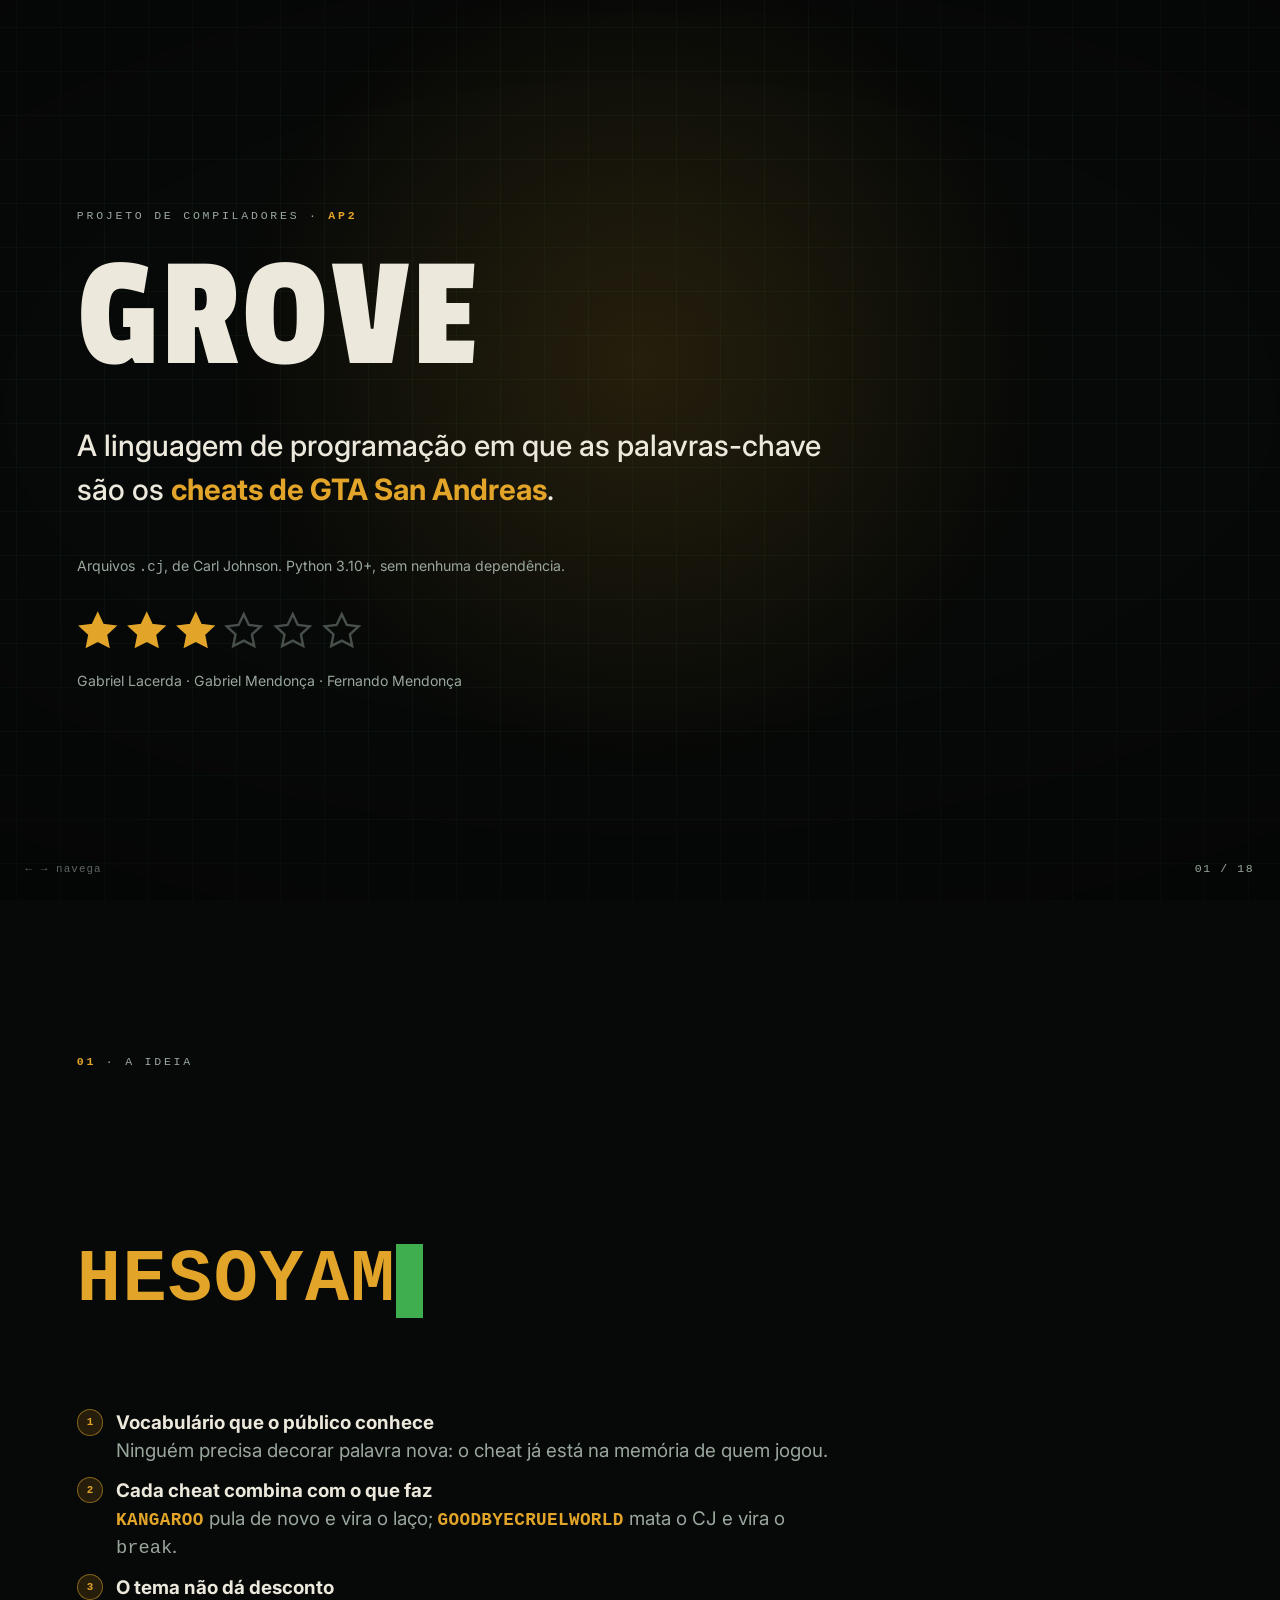
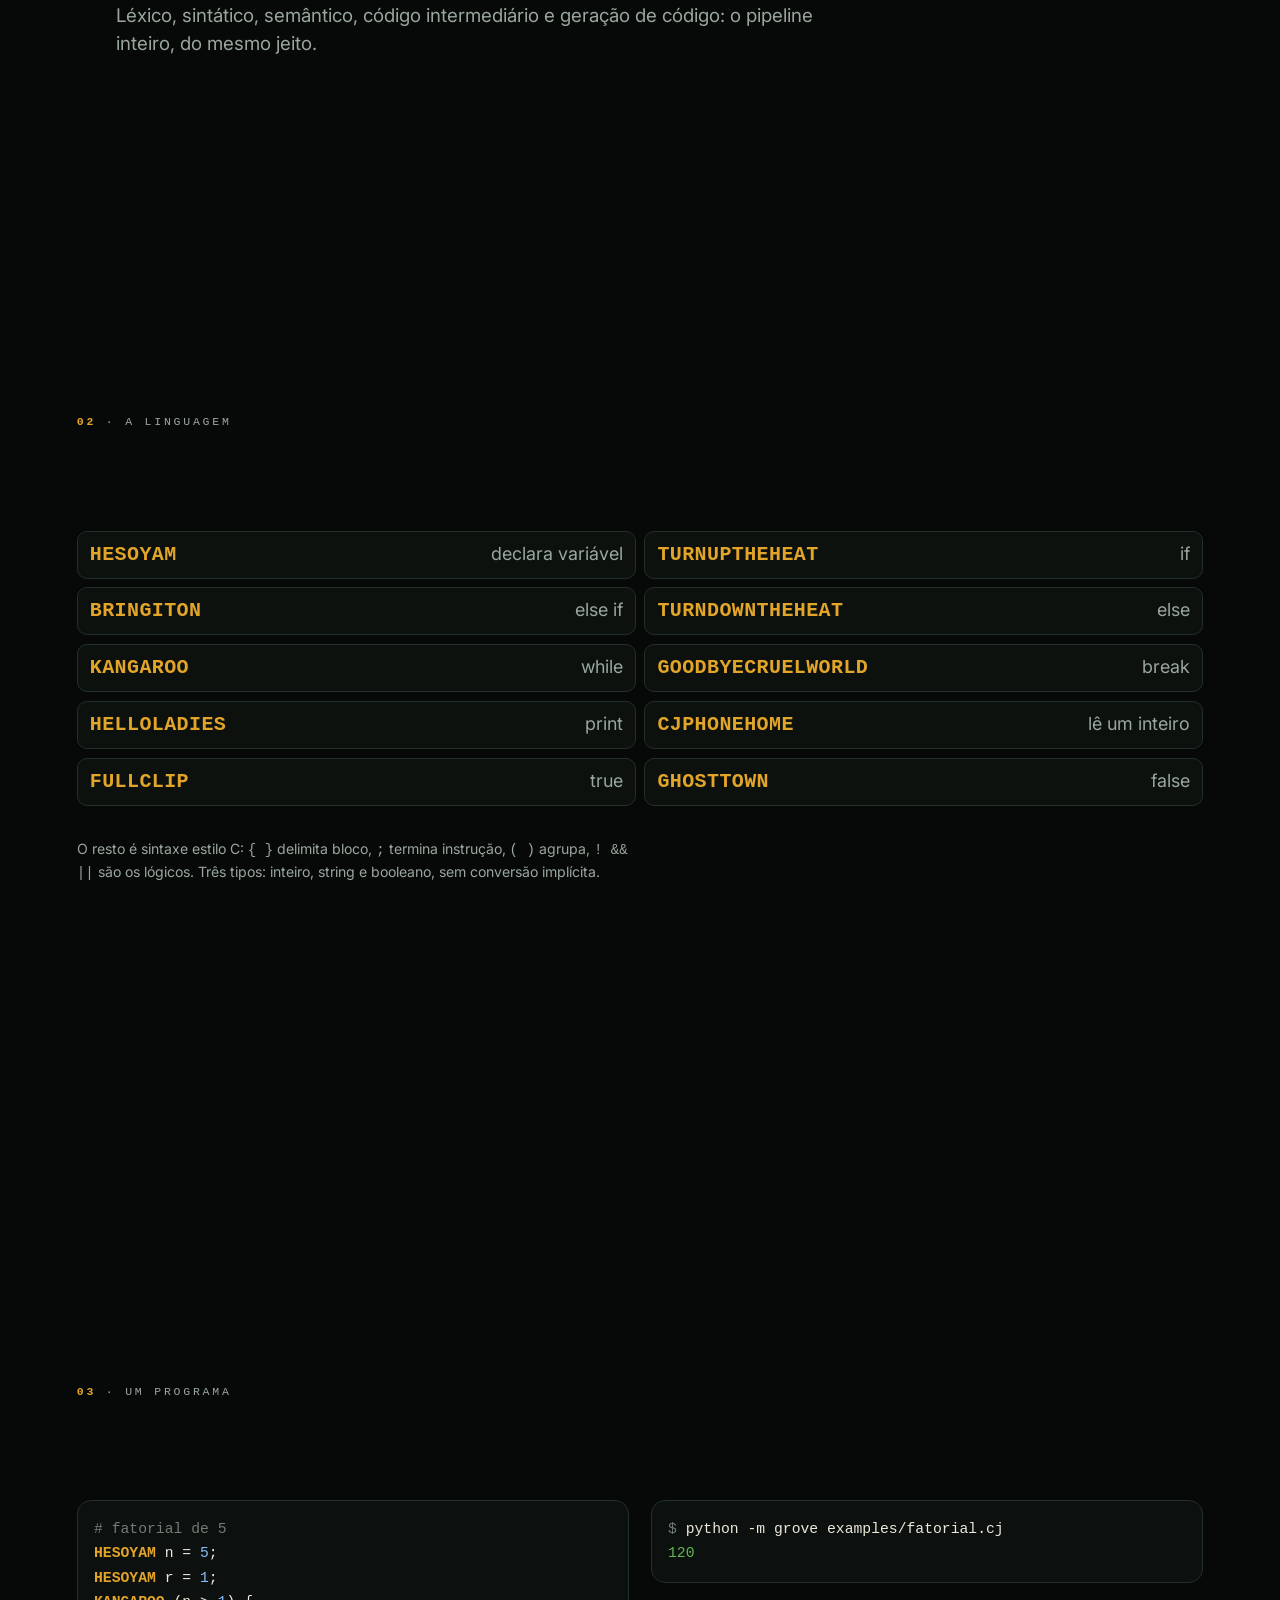
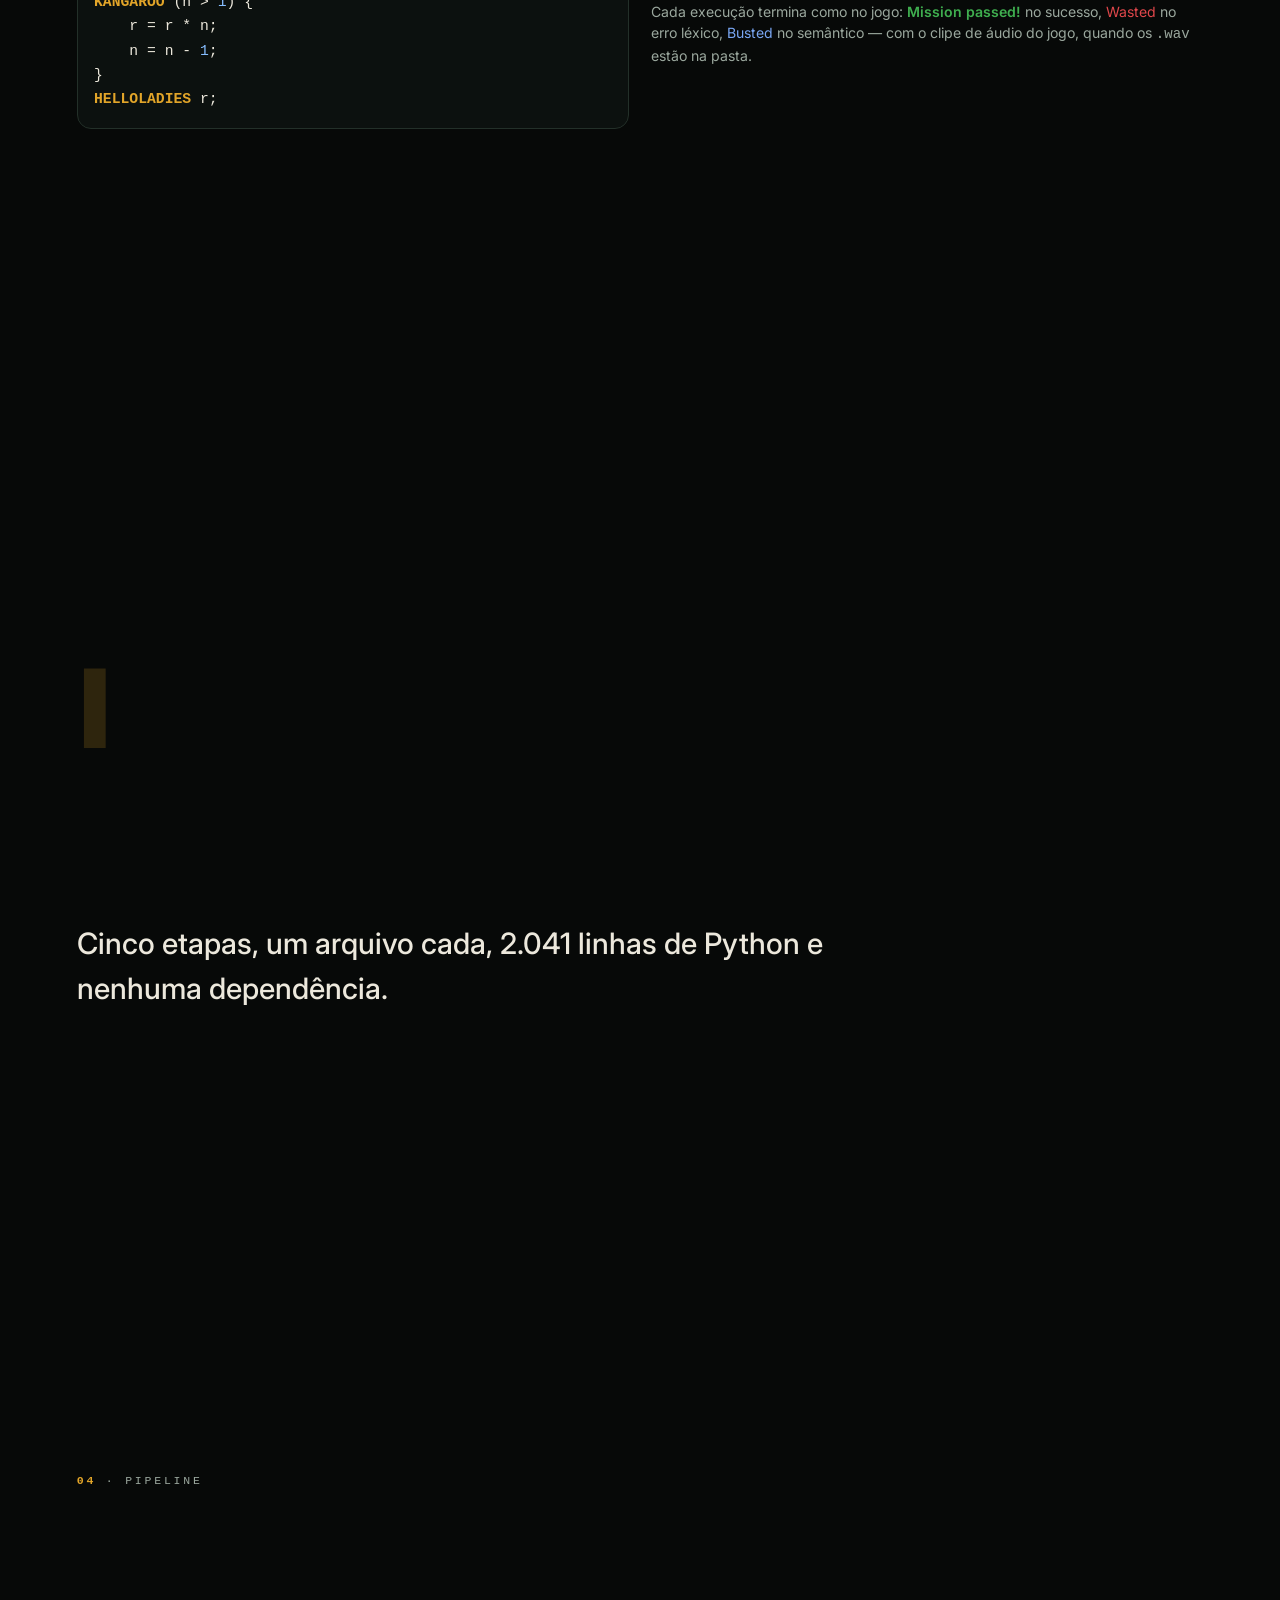
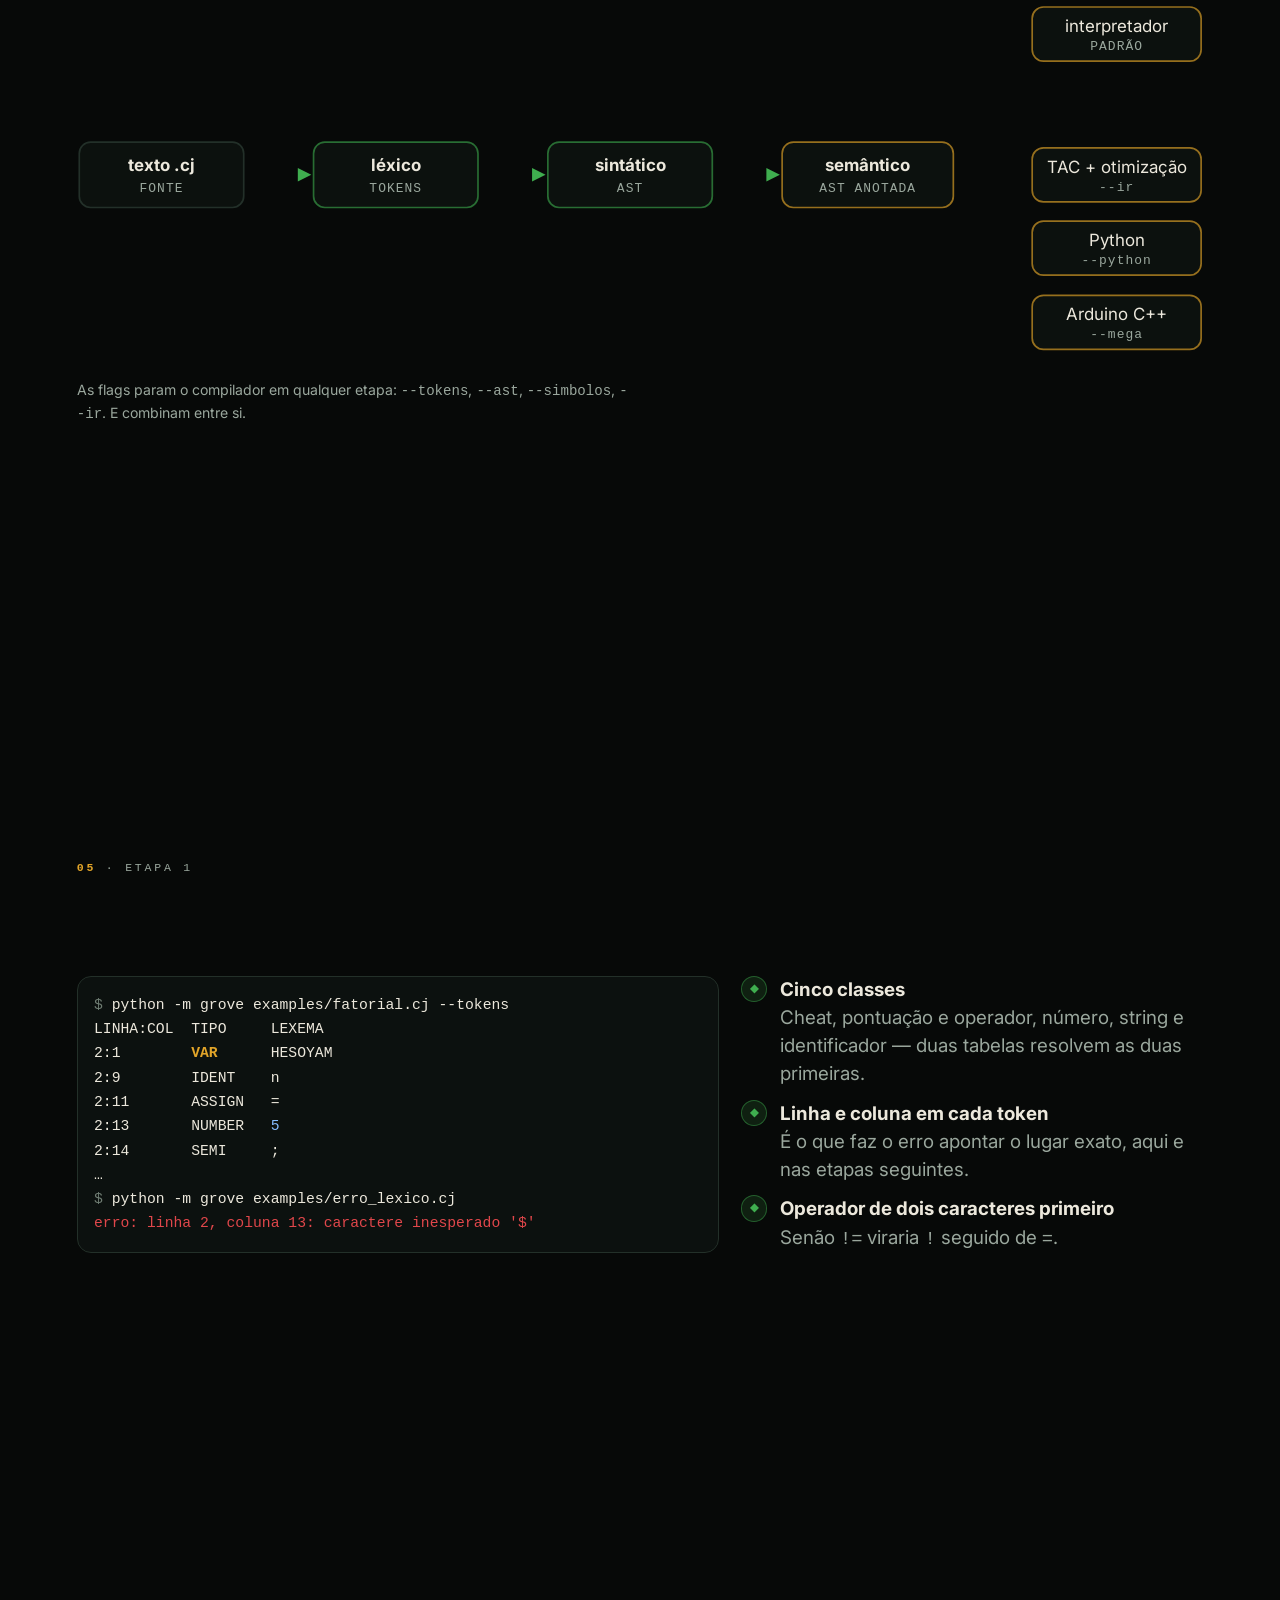
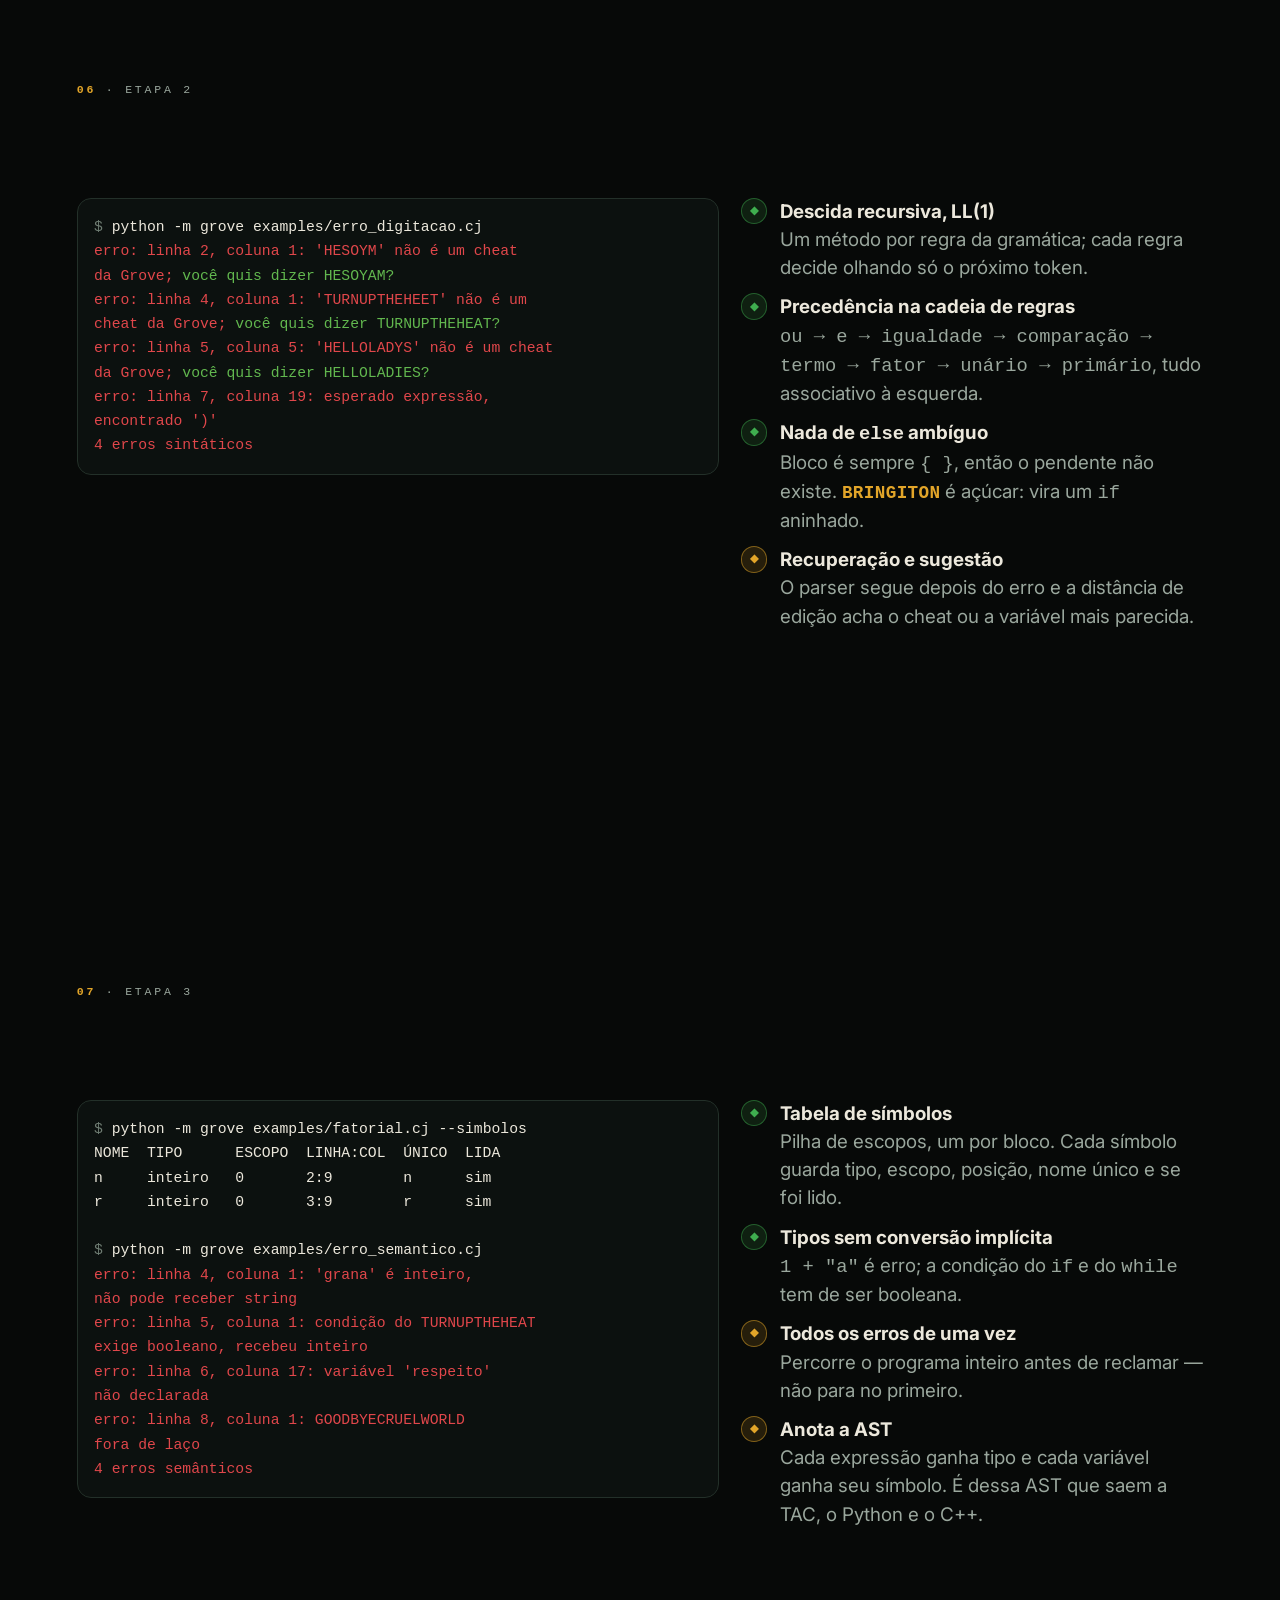
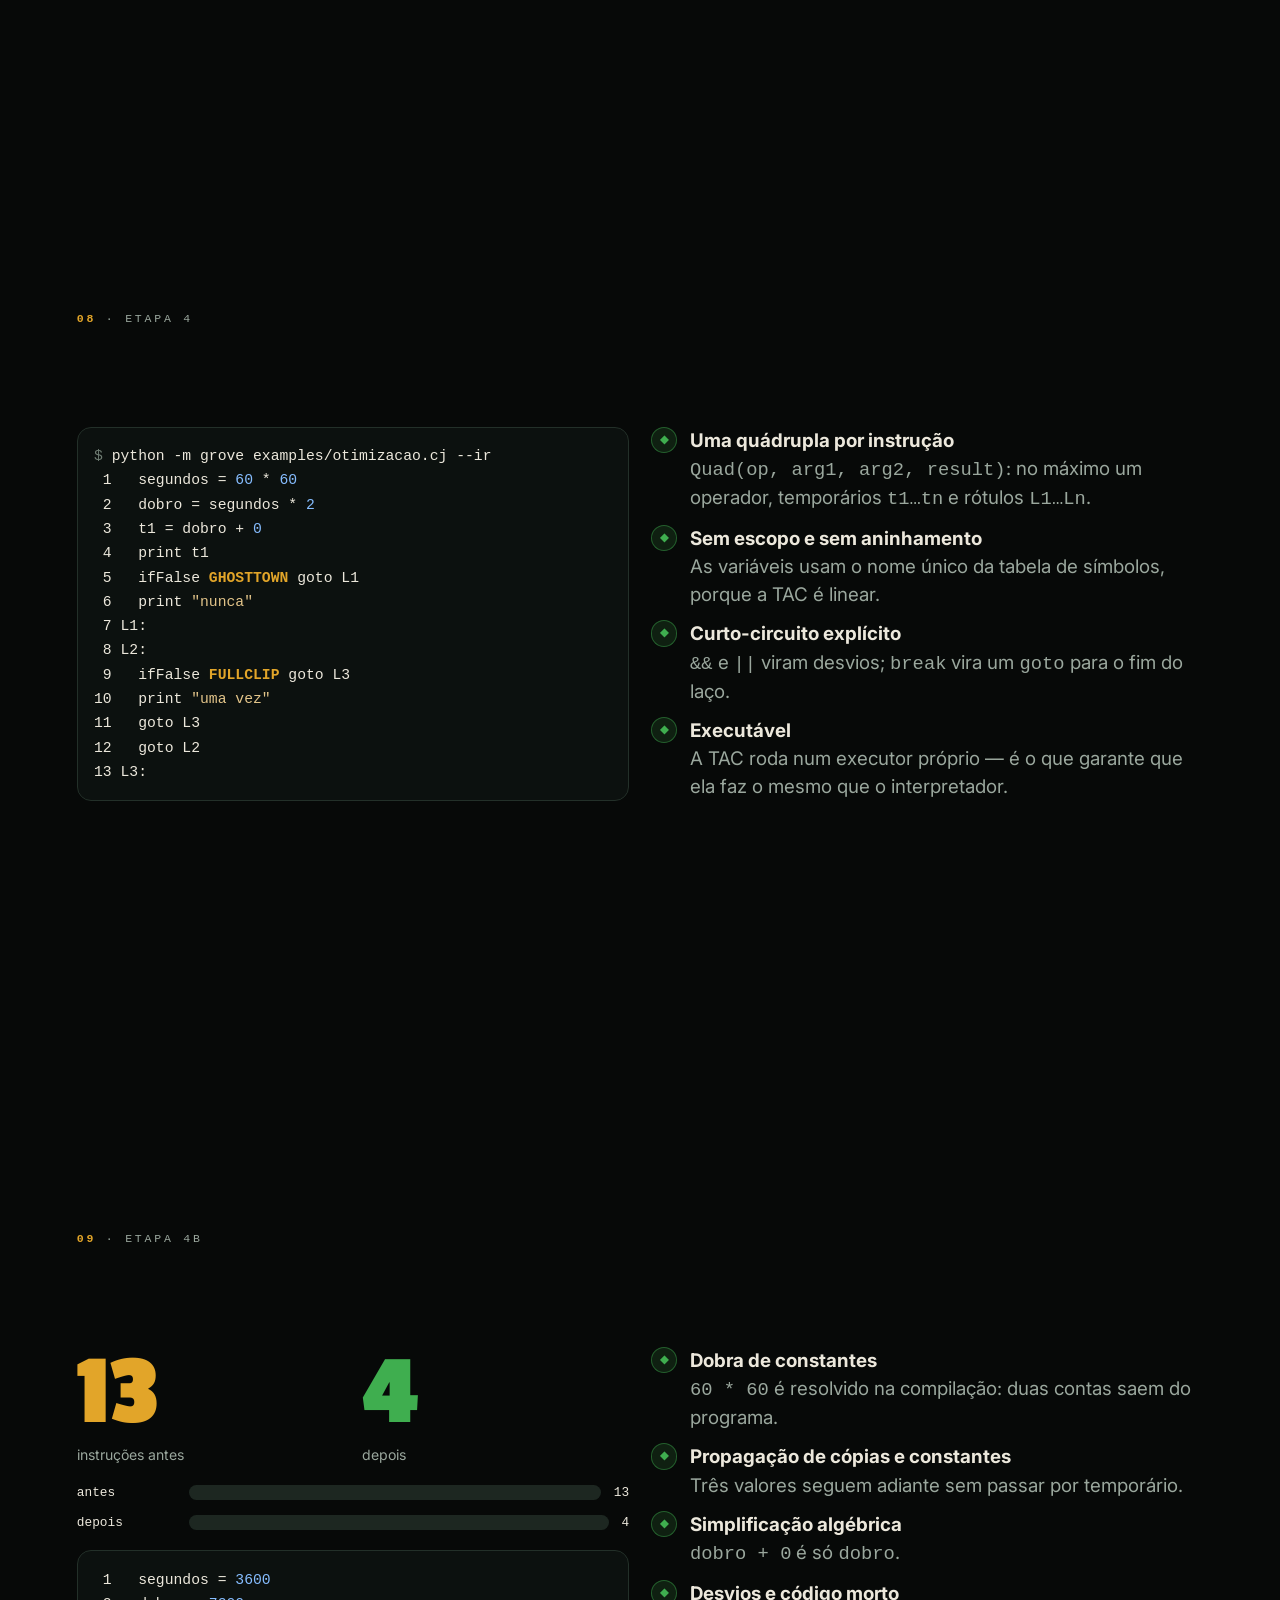
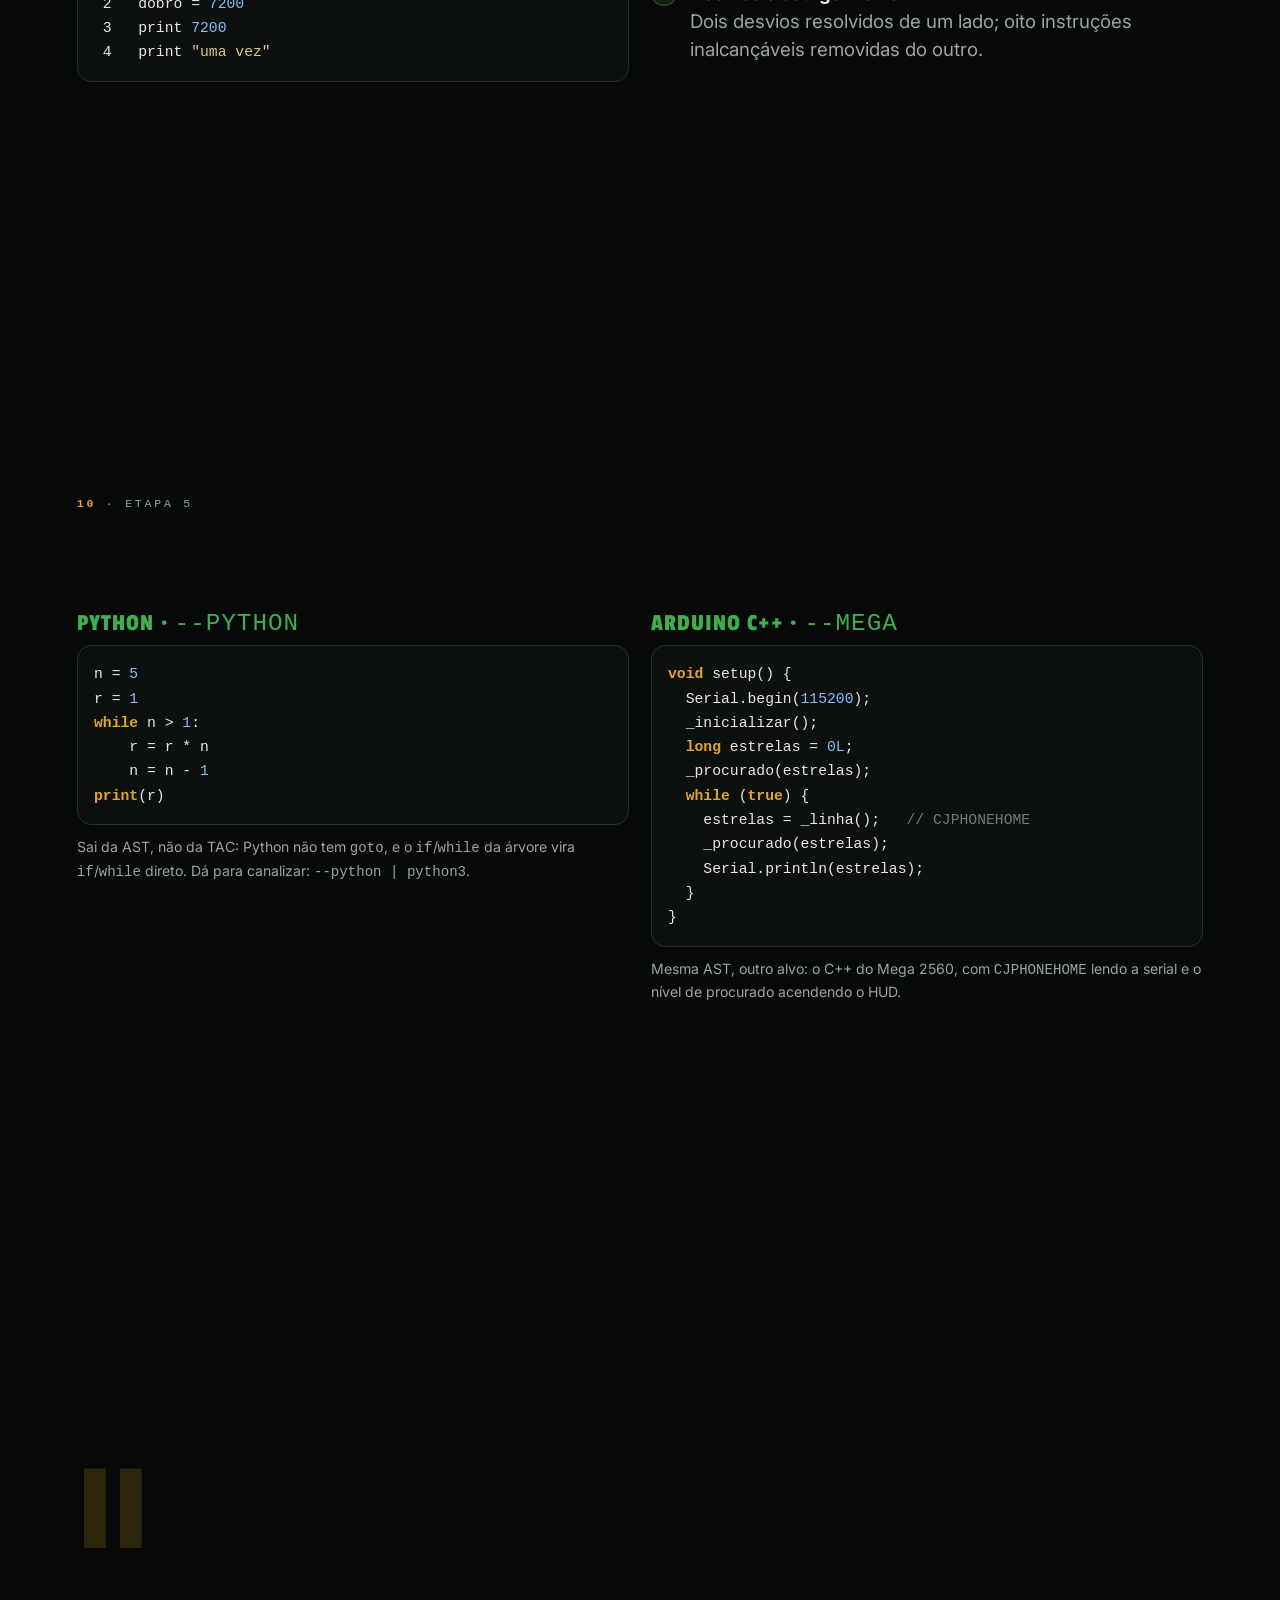
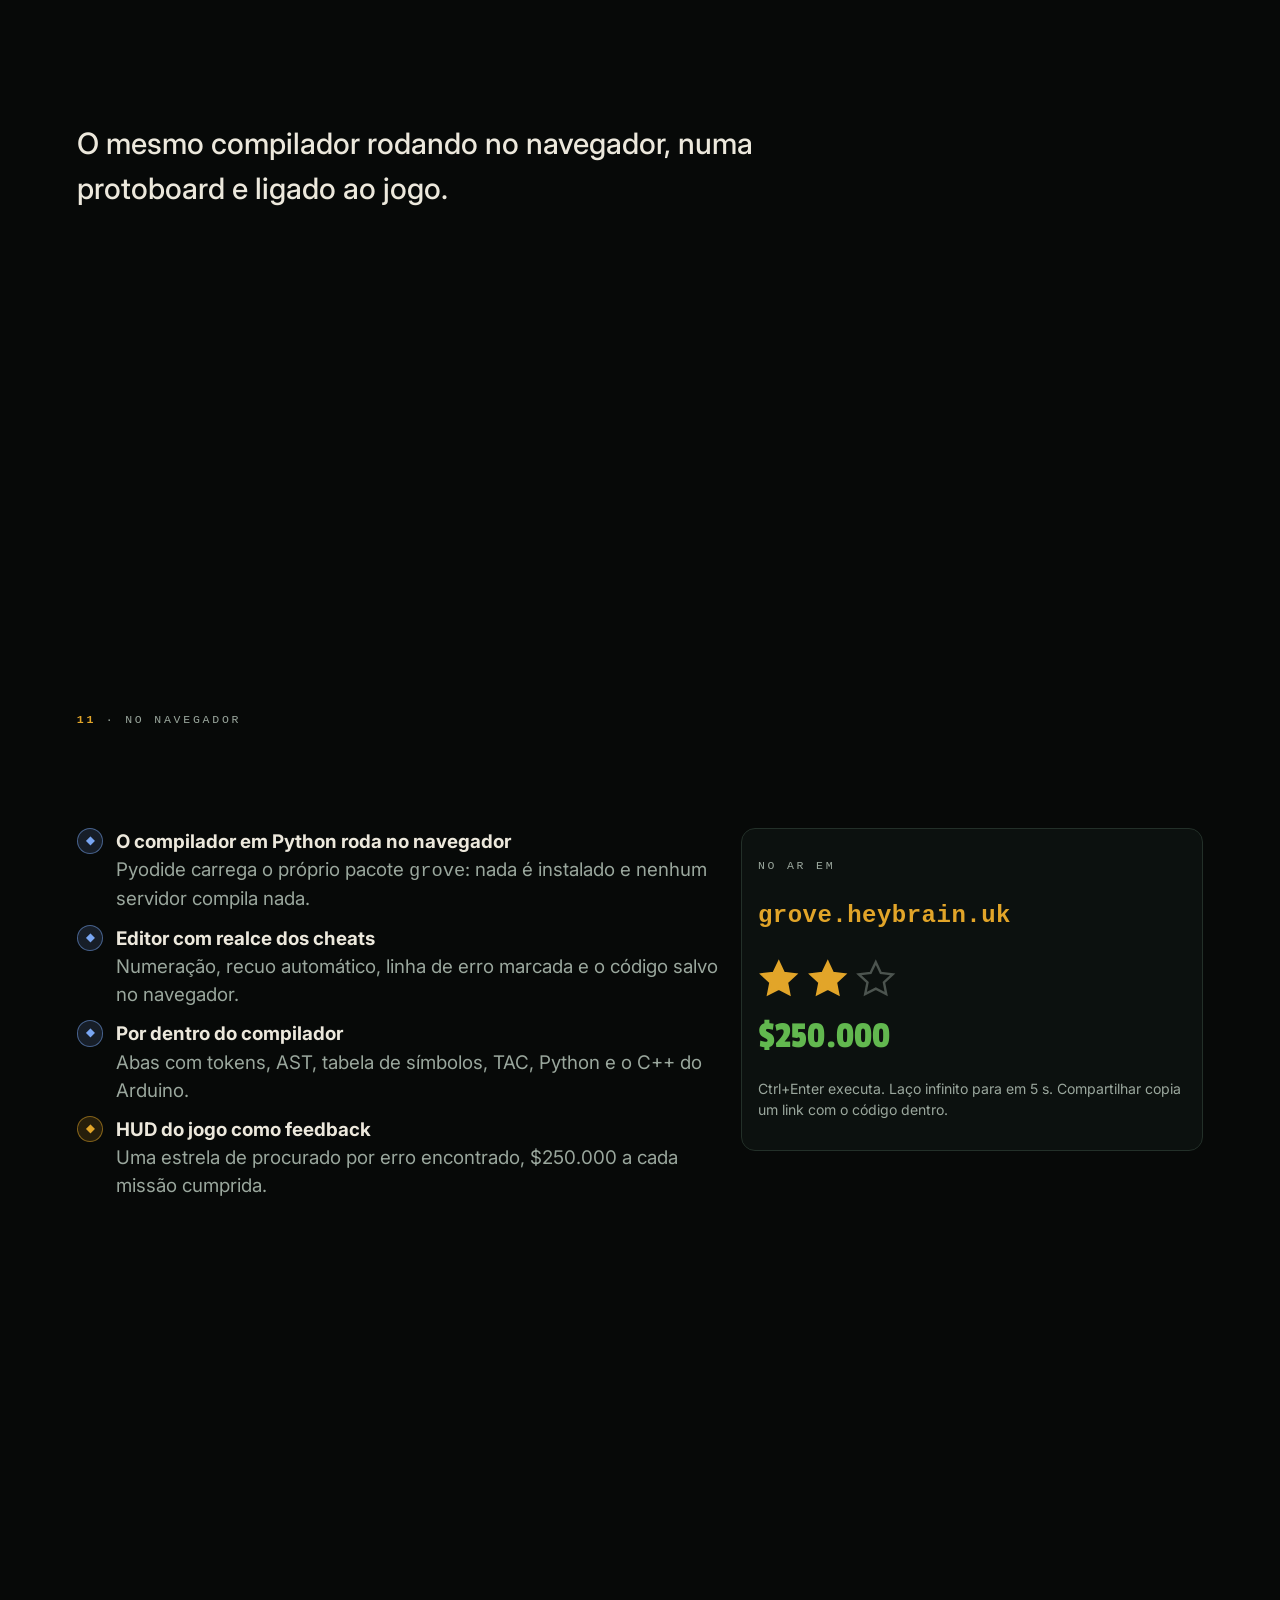
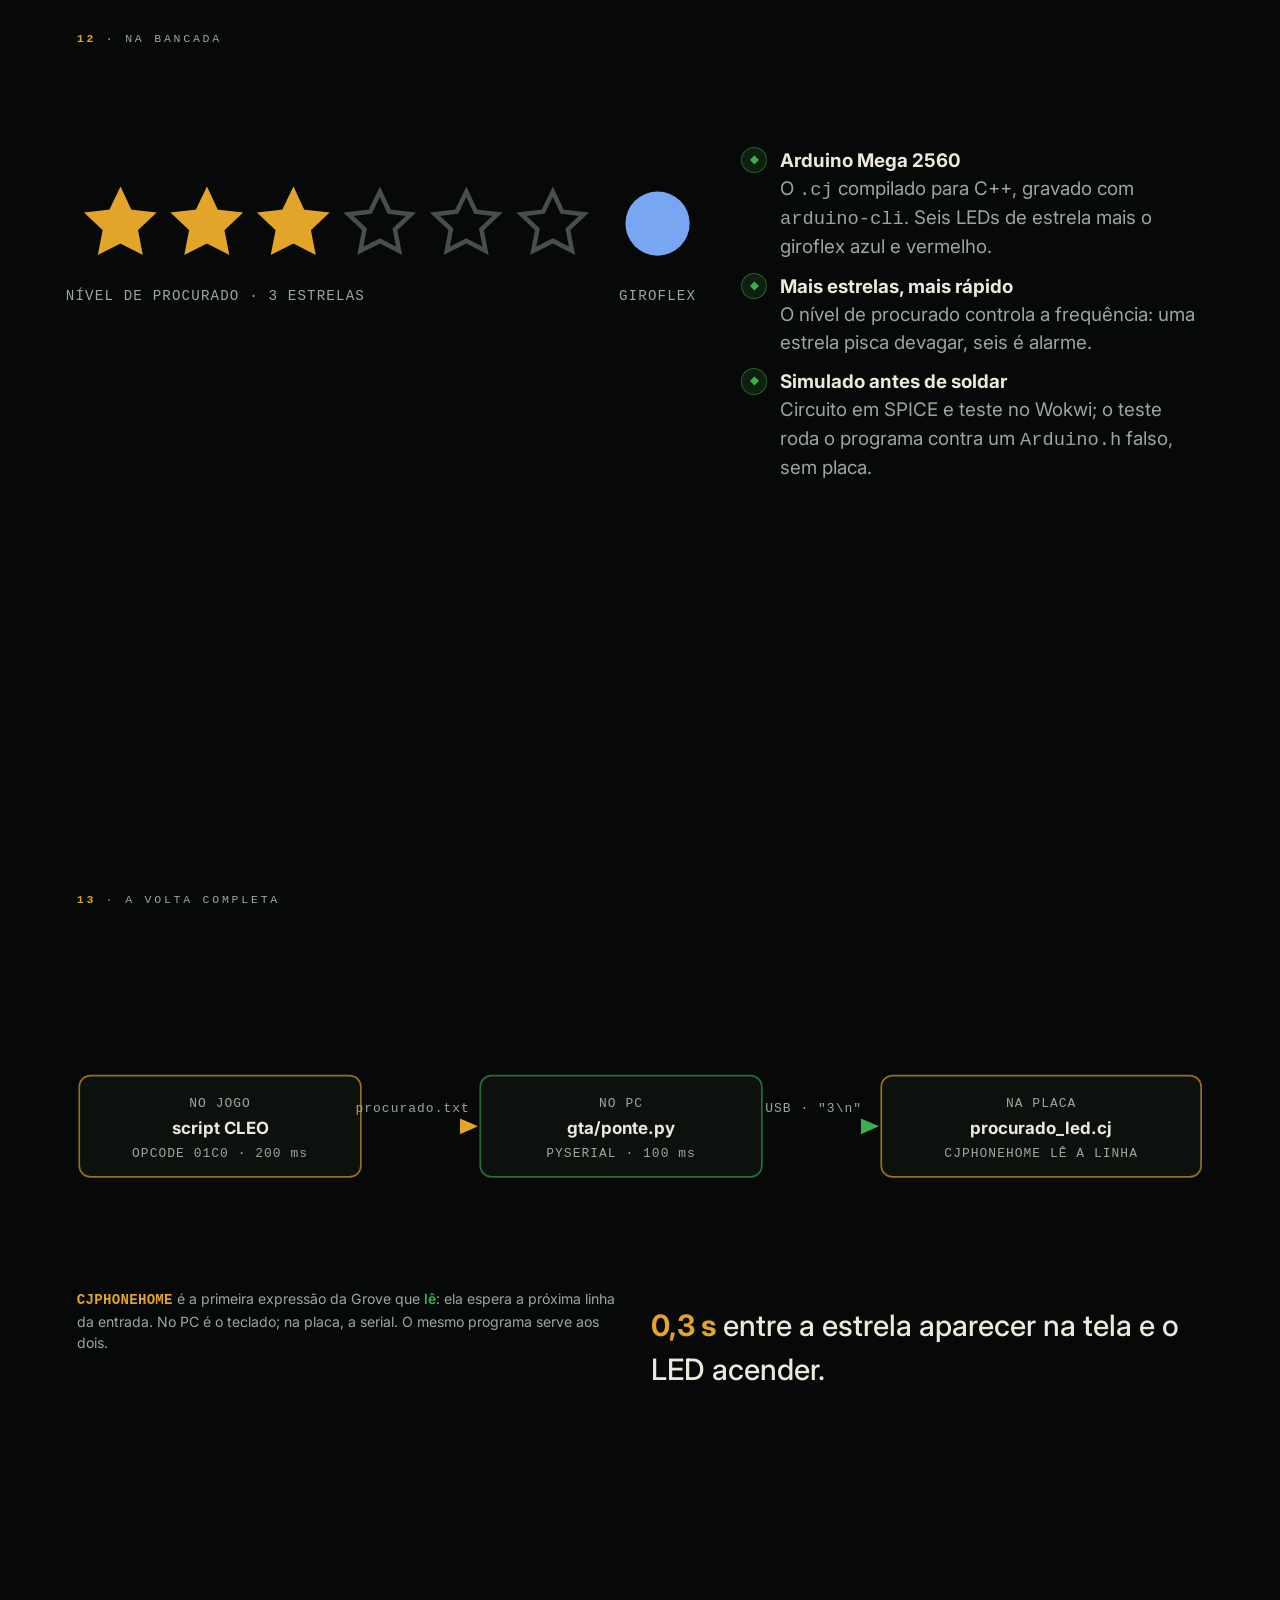
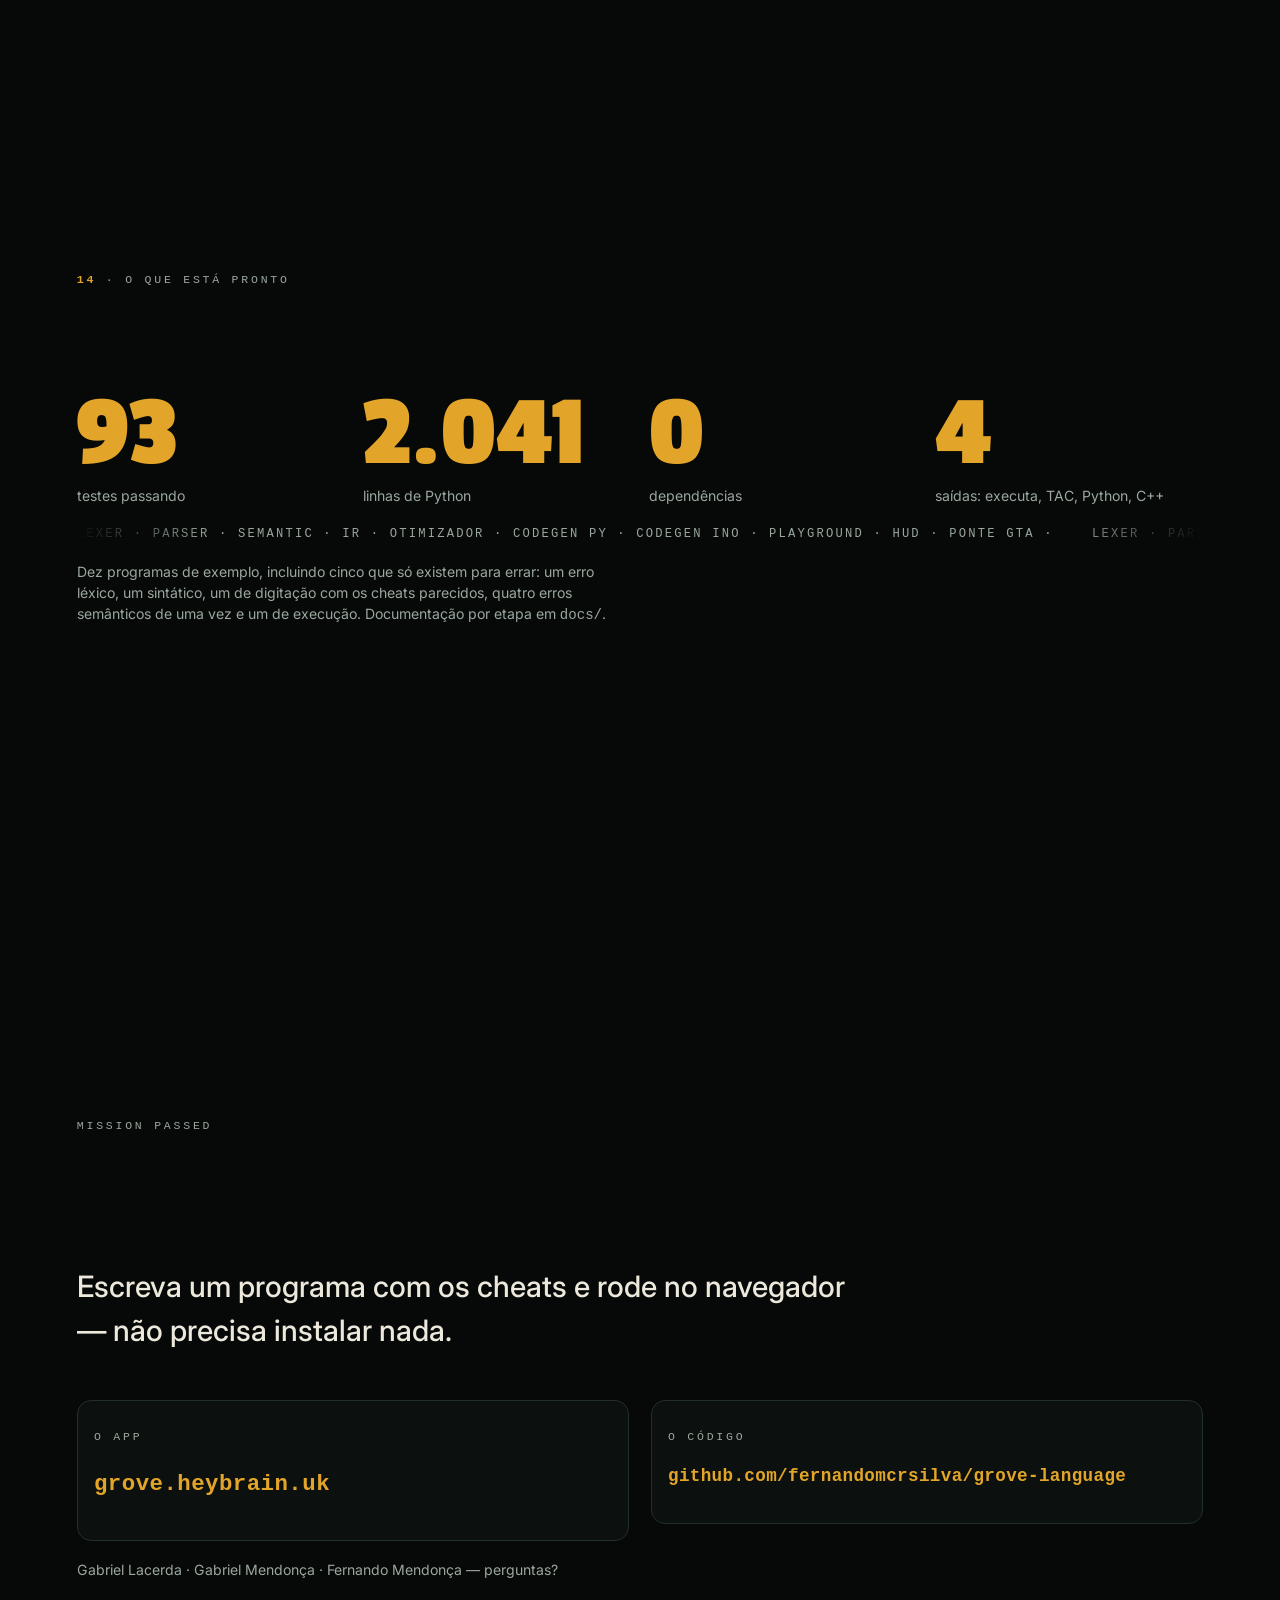
==== docs/apresentacao.html @ 1c664d22 "docs: apresentação técnica em HTML, atualizada até a fase 2 docs/apresentacao.html: 18 slides num ar" ====
<!doctype html>
<html lang="pt-BR">
<head>
<meta charset="utf-8">
<meta name="viewport" content="width=device-width, initial-scale=1">
<title>Grove — apresentação</title>
<meta name="description" content="Grove: linguagem de programação cujas palavras-chave são os cheats de GTA San Andreas. Apresentação do projeto de Compiladores.">
<script>document.documentElement.classList.add('js');</script>
<link rel="preconnect" href="https://fonts.googleapis.com">
<link rel="preconnect" href="https://fonts.gstatic.com" crossorigin>
<link rel="stylesheet" href="https://fonts.googleapis.com/css2?family=Passion+One:wght@400;700&family=Inter:wght@400;500;700;800&display=swap">
<style>
/* ---------- base ---------- */
:root{
  /* mesma paleta do Grove Online (playground/estilo.css) */
  --fundo:#070908; --painel:#0e1310; --borda:#233029;
  --texto:#ece8dc; --suave:#9aa79d;
  --ouro:#e2a529; --grove:#3fae4f; --dinheiro:#62b84f;
  --vermelho:#e0474b; --policia:#79a6f2; --aviso:#e8c25a;
  --gta:"Passion One",Impact,"Arial Black",sans-serif;
  --sans:"Inter",system-ui,-apple-system,"Segoe UI",sans-serif;
  --mono:ui-monospace,"SF Mono",SFMono-Regular,Menlo,Consolas,"Liberation Mono",monospace;
  --mx:50%; --my:40%;
  --gap:clamp(0.9rem,2vh,1.8rem);
}
*{box-sizing:border-box}
html{scroll-behavior:smooth}
body{
  margin:0; background:var(--fundo); color:var(--texto);
  font-family:var(--sans); font-size:clamp(15px,1.1vw + 0.5rem,20px); line-height:1.5;
  -webkit-font-smoothing:antialiased;
}
.js html{scroll-snap-type:y mandatory; overscroll-behavior-y:contain}

/* ---------- fundo vivo ---------- */
.fundo{position:fixed; inset:0; z-index:0; pointer-events:none; overflow:hidden}
.fundo::before{
  content:""; position:absolute; inset:-40%;
  background:
    repeating-linear-gradient(0deg,rgba(63,174,79,.055) 0 1px,transparent 1px 44px),
    repeating-linear-gradient(90deg,rgba(63,174,79,.055) 0 1px,transparent 1px 44px);
  animation:desliza 26s linear infinite;
}
.fundo::after{
  content:""; position:absolute; inset:0;
  background:radial-gradient(42rem 42rem at var(--mx) var(--my),rgba(226,165,41,.14),transparent 62%);
  transition:background-position .2s linear;
}
.vinheta{position:fixed; inset:0; z-index:1; pointer-events:none;
  background:radial-gradient(130% 95% at 50% 45%,transparent 38%,rgba(0,0,0,.72) 100%)}
@keyframes desliza{to{transform:translate3d(44px,44px,0)}}

/* ---------- slide ---------- */
.slide{
  position:relative; z-index:2;
  height:100vh; height:100dvh;
  scroll-snap-align:start; scroll-snap-stop:always;
  display:grid; align-content:center;
  padding:clamp(1.6rem,4.5vmin,4.5rem) clamp(1.2rem,6vw,7rem);
  max-width:84rem; margin-inline:auto;
}
/* projetor baixo (1024x640 e parecidos): devolve altura útil ao conteúdo */
@media (max-height:680px){.slide{padding-block:clamp(.8rem,2.5vmin,1.6rem)}}
.marca{
  font-family:var(--mono); font-size:clamp(.66rem,.9vw,.8rem); letter-spacing:.24em;
  text-transform:uppercase; color:var(--suave); margin-bottom:var(--gap);
}
.marca b{color:var(--ouro); font-weight:700}
h1,h2,h3{font-family:var(--gta); font-weight:400; text-transform:uppercase; margin:0; line-height:.95}
h1{font-size:clamp(3.4rem,13vw,10rem); letter-spacing:.01em}
h2{font-size:clamp(2rem,5.4vw,4.2rem); color:var(--ouro); margin-bottom:var(--gap)}
h3{font-size:clamp(1.1rem,1.9vw,1.6rem); color:var(--grove); letter-spacing:.04em}
.sub{font-size:clamp(1.05rem,2.3vw,1.9rem); font-weight:500; color:var(--texto); max-width:42ch}
.nota{color:var(--suave); font-size:clamp(.85rem,1.1vw,1.05rem); max-width:62ch}
strong{color:var(--ouro); font-weight:700}
em{color:var(--grove); font-style:normal; font-weight:600}
code,.mono{font-family:var(--mono)}
.cheat{font-family:var(--mono); color:var(--ouro); font-weight:700; letter-spacing:.02em}

/* ---------- blocos ---------- */
.painel{
  background:color-mix(in srgb,var(--painel) 88%,transparent);
  border:1px solid var(--borda); border-radius:14px;
  padding:clamp(.9rem,1.8vmin,1.5rem);
}
pre{
  margin:0; font-family:var(--mono); font-size:clamp(.74rem,1.15vw,1.02rem);
  line-height:1.65; overflow-x:auto; color:var(--texto);
}
pre .k{color:var(--ouro); font-weight:700}
pre .n{color:#86bdff}
pre .s{color:#e3c58a}
pre .c{color:#6f7d73}
pre .r{color:var(--vermelho)}
pre .g{color:var(--dinheiro)}
.duas{display:grid; gap:clamp(.9rem,2.4vmin,2rem); grid-template-columns:1fr}
@media (min-width:56rem){.duas{grid-template-columns:1fr 1fr; align-items:start}}
.duas.larga-esq{grid-template-columns:1fr}
@media (min-width:56rem){.duas.larga-esq{grid-template-columns:1.25fr .9fr}}

ul{margin:0; padding:0; list-style:none; display:grid; gap:calc(var(--gap) * .62)}
ul li{display:grid; grid-template-columns:auto 1fr; gap:.8rem; align-items:start}
.pino{
  width:1.65rem; height:1.65rem; flex:none; border-radius:50%;
  display:grid; place-items:center; font-family:var(--mono); font-size:clamp(.64rem,.85vw,.78rem); font-weight:700;
  background:rgba(63,174,79,.14); border:1px solid rgba(63,174,79,.45); color:var(--grove);
}
.pino.ouro{background:rgba(226,165,41,.14); border-color:rgba(226,165,41,.5); color:var(--ouro)}
.pino.vermelho{background:rgba(224,71,75,.14); border-color:rgba(224,71,75,.5); color:var(--vermelho)}
.pino.azul{background:rgba(121,166,242,.14); border-color:rgba(121,166,242,.5); color:var(--policia)}
li b{display:block; color:var(--texto)}
li span{color:var(--suave); font-size:.94em}

/* tabela de cheats */
.cheats{display:grid; gap:.55rem; grid-template-columns:1fr}
@media (min-width:52rem){.cheats{grid-template-columns:1fr 1fr}}
.cheats div{
  display:grid; grid-template-columns:minmax(0,1fr) auto; gap:.6rem; align-items:baseline;
  padding:.5rem .75rem; border-radius:10px; background:rgba(14,19,16,.85); border:1px solid var(--borda);
}
.cheats .sig{font-size:.9em; color:var(--suave); text-align:right; white-space:nowrap}

/* números grandes */
.numeros{display:grid; gap:var(--gap); grid-template-columns:repeat(2,1fr)}
@media (min-width:56rem){.numeros{grid-template-columns:repeat(4,1fr)}}
.numeros b{
  display:block; font-family:var(--gta); font-size:clamp(3rem,8vw,6.5rem); line-height:.9; color:var(--ouro);
  font-variant-numeric:tabular-nums;
}
.numeros span{display:block; color:var(--suave); font-size:clamp(.8rem,1.1vw,1rem); margin-top:.3rem}

/* barra comparativa */
.barras{display:grid; gap:.7rem; margin-top:var(--gap)}
.barra{display:grid; grid-template-columns:6.2rem 1fr auto; gap:.8rem; align-items:center; font-family:var(--mono); font-size:clamp(.78rem,1vw,.95rem)}
.trilho{height:.95rem; border-radius:99px; background:rgba(35,48,41,.8); overflow:hidden}
.trilho i{display:block; height:100%; border-radius:99px; transform-origin:left center}
.trilho i.antes{background:linear-gradient(90deg,var(--vermelho),#8e2b2e)}
.trilho i.depois{background:linear-gradient(90deg,var(--grove),var(--dinheiro))}

/* HUD de estrelas */
.hud{display:flex; gap:.45rem; align-items:center}
.hud svg{width:clamp(1.5rem,3.6vw,2.6rem); height:auto}
.estrela{fill:none; stroke:var(--suave); stroke-width:1.4; opacity:.45}
.estrela.on{fill:var(--ouro); stroke:var(--ouro); opacity:1}
.grana{font-family:var(--gta); font-size:clamp(1.3rem,3.2vw,2.4rem); color:var(--dinheiro)}

/* divisores de seção */
.divisor{align-content:center; justify-items:start}
.divisor h2{font-size:clamp(2.2rem,7.6vw,5.6rem); color:var(--texto)}
.divisor .conta{font-family:var(--gta); font-size:clamp(3rem,10vw,8rem); color:rgba(226,165,41,.18); line-height:.8; margin:0 0 .2em}

/* diagramas svg */
.fig{width:100%; height:auto; overflow:visible}
.fig .caixa{fill:rgba(14,19,16,.9); stroke:var(--borda); stroke-width:1.5; rx:10}
.fig .caixa.ouro{stroke:rgba(226,165,41,.65)}
.fig .caixa.verde{stroke:rgba(63,174,79,.6)}
.fig text{font-family:var(--sans); font-size:15px; fill:var(--texto)}
.fig text.rot{font-family:var(--mono); font-size:11.5px; fill:var(--suave); letter-spacing:.08em}
.fig text.tit{font-weight:700}
.fig .cano{fill:none; stroke:var(--grove); stroke-width:2; stroke-linecap:round}
.fig .cano.ouro{stroke:var(--ouro)}
.fig .ponta{fill:var(--grove)}
.fig .ponta.ouro{fill:var(--ouro)}

/* rodapé / progresso */
#progresso{position:fixed; left:0; bottom:0; height:3px; width:0; z-index:9;
  background:linear-gradient(90deg,var(--grove),var(--ouro)); transition:width .18s linear}
#passo{position:fixed; right:clamp(.7rem,2vw,1.6rem); bottom:clamp(.7rem,2vw,1.4rem); z-index:9;
  font-family:var(--mono); font-size:clamp(.66rem,.9vw,.8rem); letter-spacing:.14em; color:var(--suave)}
.js #ajuda{position:fixed; left:clamp(.7rem,2vw,1.6rem); bottom:clamp(.7rem,2vw,1.4rem); z-index:9;
  font-family:var(--mono); font-size:clamp(.62rem,.85vw,.76rem); letter-spacing:.1em; color:var(--suave); opacity:.6}
#ajuda{display:none}
.js #ajuda{display:block}

/* ---------- animações ---------- */
@keyframes sobe{from{opacity:0; transform:translateY(30px)}to{opacity:1; transform:none}}
@keyframes esquerda{from{opacity:0; transform:translateX(-46px)}to{opacity:1; transform:none}}
@keyframes direita{from{opacity:0; transform:translateX(46px)}to{opacity:1; transform:none}}
@keyframes zoom{from{opacity:0; transform:scale(.72)}to{opacity:1; transform:none}}
@keyframes gira{from{opacity:0; transform:rotate(-200deg) scale(.4)}to{opacity:1; transform:none}}
@keyframes palavra{from{opacity:0; transform:translateY(.45em) rotate(2deg); filter:blur(7px)}
  to{opacity:1; transform:none; filter:none}}
@keyframes cortina{from{opacity:1; clip-path:inset(0 100% 0 0)}to{opacity:1; clip-path:inset(0)}}
@keyframes cresce{from{opacity:1; transform:scaleX(0)}to{opacity:1; transform:scaleX(1)}}
@keyframes traco{from{stroke-dashoffset:1}to{stroke-dashoffset:0}}
/* só opacidade: uma animação de transform sobrescreveria o atributo transform do SVG */
@keyframes pulsa{0%,100%{opacity:1}50%{opacity:.55}}
@keyframes giroflex{0%,100%{fill:var(--policia)}50%{fill:var(--vermelho)}}
@keyframes piscaCursor{0%,100%{opacity:1}50%{opacity:0}}
@keyframes marquee{to{transform:translateX(-50%)}}

.js .slide:not(.is-visible) [data-anim]{opacity:0}
.js .slide.is-visible [data-anim]{
  animation:sobe .72s cubic-bezier(.2,.75,.25,1) both;
  animation-delay:calc(var(--i,0) * 85ms);
}
.js .slide.is-visible [data-anim="esquerda"]{animation-name:esquerda}
.js .slide.is-visible [data-anim="direita"]{animation-name:direita}
.js .slide.is-visible [data-anim="zoom"]{animation-name:zoom}
.js .slide.is-visible [data-anim="gira"]{animation-name:gira; animation-duration:.9s}
.js .slide.is-visible [data-anim="palavra"]{animation-name:palavra; animation-duration:.85s}
.js .slide.is-visible [data-anim="cortina"]{animation-name:cortina; animation-duration:1s}
.js .slide.is-visible [data-anim="cresce"]{animation-name:cresce; animation-duration:1.05s}
.js .slide:not(.is-visible) [data-anim="cresce"]{opacity:1; transform:scaleX(0)}
.js .slide:not(.is-visible) [data-anim="cortina"]{opacity:1; clip-path:inset(0 100% 0 0)}
.js [data-anim="traco"]{stroke-dasharray:1; stroke-dashoffset:1; opacity:1}
.js .slide.is-visible [data-anim="traco"]{
  animation:traco 1.05s cubic-bezier(.4,.1,.2,1) both; animation-delay:calc(var(--i,0) * 85ms);
}
.js .slide.is-visible .estrela.on{animation:pulsa 1.9s ease-in-out infinite; animation-delay:calc(var(--i,0) * 160ms)}
.js .slide.is-visible .luz{animation:giroflex 1s steps(1) infinite}
.cursor{display:inline-block; width:.6ch; background:var(--grove); color:transparent}
.js .slide.is-visible .cursor{animation:piscaCursor 1s steps(1) infinite}
.faixa{overflow:hidden; mask-image:linear-gradient(90deg,transparent,#000 12%,#000 88%,transparent)}
.faixa div{display:flex; width:max-content; gap:2.4rem; font-family:var(--mono); color:var(--suave);
  font-size:clamp(.7rem,.95vw,.88rem); letter-spacing:.18em; white-space:nowrap}
.js .faixa div{animation:marquee 28s linear infinite}

/* imprimir / salvar em PDF: uma página 16:9 por slide, tudo revelado */
@media print{
  @page{size:13.333in 7.5in; margin:0}
  html,body{height:auto; background:var(--fundo); print-color-adjust:exact; -webkit-print-color-adjust:exact}
  .fundo,.vinheta,#progresso,#passo,#ajuda,.faixa{display:none}
  .slide{
    height:7.5in; max-width:none; overflow:hidden; break-after:page; page-break-after:always;
    print-color-adjust:exact; -webkit-print-color-adjust:exact;
  }
  .slide:last-child{break-after:auto; page-break-after:auto}
  /* na impressão as media queries de largura não valem: as colunas vão na mão */
  .duas{grid-template-columns:1fr 1fr; align-items:start}
  .duas.larga-esq{grid-template-columns:1.25fr .9fr}
  .cheats{grid-template-columns:1fr 1fr}
  .numeros{grid-template-columns:repeat(4,1fr)}
  .js .slide [data-anim],.js .slide.is-visible [data-anim]{
    animation:none !important; opacity:1 !important; transform:none !important;
    clip-path:none !important; stroke-dashoffset:0 !important; filter:none !important;
  }
}

@media (prefers-reduced-motion:reduce){
  html{scroll-behavior:auto}
  .fundo::before,.faixa div{animation:none}
  .js .slide [data-anim],.js .slide.is-visible [data-anim]{
    animation:none !important; opacity:1 !important; transform:none !important;
    clip-path:none !important; stroke-dashoffset:0 !important; filter:none !important;
  }
  .js .slide.is-visible .estrela.on,.js .slide.is-visible .luz,.js .slide.is-visible .cursor{animation:none}
}
</style>
</head>
<body>
<div class="fundo" aria-hidden="true"></div>
<div class="vinheta" aria-hidden="true"></div>
<div id="progresso" aria-hidden="true"></div>
<div id="passo" aria-hidden="true">01 / 18</div>
<div id="ajuda" aria-hidden="true">← → navega</div>

<main>

<!-- 1 — título -->
<section id="s1" class="slide" aria-label="Grove">
  <p class="marca" data-anim style="--i:0">Projeto de Compiladores · <b>AP2</b></p>
  <h1 aria-label="Grove">
    <span data-anim="palavra" style="--i:1">G</span><span data-anim="palavra" style="--i:2">R</span><span data-anim="palavra" style="--i:3">O</span><span data-anim="palavra" style="--i:4">V</span><span data-anim="palavra" style="--i:5">E</span>
  </h1>
  <p class="sub" data-anim style="--i:6" >A linguagem de programação em que as palavras-chave são os <strong>cheats de GTA San Andreas</strong>.</p>
  <p class="nota" data-anim style="--i:7">Arquivos <code>.cj</code>, de Carl Johnson. Python 3.10+, sem nenhuma dependência.</p>
  <div class="hud" data-anim="zoom" style="--i:8; margin-top:var(--gap)" aria-label="Seis estrelas de procurado">
    <svg viewBox="0 0 24 24"><path class="estrela on" style="--i:0" d="M12 2.4l2.9 6.2 6.8.8-5 4.7 1.3 6.7L12 17.7 5.9 20.8l1.3-6.7-5-4.7 6.8-.8z"/></svg>
    <svg viewBox="0 0 24 24"><path class="estrela on" style="--i:1" d="M12 2.4l2.9 6.2 6.8.8-5 4.7 1.3 6.7L12 17.7 5.9 20.8l1.3-6.7-5-4.7 6.8-.8z"/></svg>
    <svg viewBox="0 0 24 24"><path class="estrela on" style="--i:2" d="M12 2.4l2.9 6.2 6.8.8-5 4.7 1.3 6.7L12 17.7 5.9 20.8l1.3-6.7-5-4.7 6.8-.8z"/></svg>
    <svg viewBox="0 0 24 24"><path class="estrela" d="M12 2.4l2.9 6.2 6.8.8-5 4.7 1.3 6.7L12 17.7 5.9 20.8l1.3-6.7-5-4.7 6.8-.8z"/></svg>
    <svg viewBox="0 0 24 24"><path class="estrela" d="M12 2.4l2.9 6.2 6.8.8-5 4.7 1.3 6.7L12 17.7 5.9 20.8l1.3-6.7-5-4.7 6.8-.8z"/></svg>
    <svg viewBox="0 0 24 24"><path class="estrela" d="M12 2.4l2.9 6.2 6.8.8-5 4.7 1.3 6.7L12 17.7 5.9 20.8l1.3-6.7-5-4.7 6.8-.8z"/></svg>
  </div>
  <p class="nota" data-anim style="--i:9; margin-top:var(--gap)">Gabriel Lacerda · Gabriel Mendonça · Fernando Mendonça</p>
</section>

<!-- 2 — por que cheats -->
<section id="s2" class="slide" aria-label="Por que cheats">
  <p class="marca" data-anim style="--i:0"><b>01</b> · a ideia</p>
  <h2 data-anim="cortina" style="--i:1">Todo mundo já digitou isto</h2>
  <p class="cheat" data-anim="zoom" style="--i:2; font-size:clamp(2rem,6.8vw,4.6rem); line-height:1">HESOYAM<span class="cursor">_</span></p>
  <ul data-anim style="--i:3; margin-top:var(--gap); max-width:58ch">
    <li><span class="pino ouro">1</span><span><b>Vocabulário que o público conhece</b>Ninguém precisa decorar palavra nova: o cheat já está na memória de quem jogou.</span></li>
    <li><span class="pino ouro">2</span><span><b>Cada cheat combina com o que faz</b><span class="cheat">KANGAROO</span> pula de novo e vira o laço; <span class="cheat">GOODBYECRUELWORLD</span> mata o CJ e vira o <code>break</code>.</span></li>
    <li><span class="pino ouro">3</span><span><b>O tema não dá desconto</b>Léxico, sintático, semântico, código intermediário e geração de código: o pipeline inteiro, do mesmo jeito.</span></li>
  </ul>
</section>

<!-- 3 — as dez palavras -->
<section id="s3" class="slide" aria-label="As dez palavras reservadas">
  <p class="marca" data-anim style="--i:0"><b>02</b> · a linguagem</p>
  <h2 data-anim="cortina" style="--i:1">Dez palavras reservadas</h2>
  <div class="cheats" style="margin-bottom:var(--gap)">
    <div data-anim="esquerda" style="--i:2"><span class="cheat">HESOYAM</span><span class="sig">declara variável</span></div>
    <div data-anim="direita" style="--i:2"><span class="cheat">TURNUPTHEHEAT</span><span class="sig">if</span></div>
    <div data-anim="esquerda" style="--i:3"><span class="cheat">BRINGITON</span><span class="sig">else if</span></div>
    <div data-anim="direita" style="--i:3"><span class="cheat">TURNDOWNTHEHEAT</span><span class="sig">else</span></div>
    <div data-anim="esquerda" style="--i:4"><span class="cheat">KANGAROO</span><span class="sig">while</span></div>
    <div data-anim="direita" style="--i:4"><span class="cheat">GOODBYECRUELWORLD</span><span class="sig">break</span></div>
    <div data-anim="esquerda" style="--i:5"><span class="cheat">HELLOLADIES</span><span class="sig">print</span></div>
    <div data-anim="direita" style="--i:5"><span class="cheat">CJPHONEHOME</span><span class="sig">lê um inteiro</span></div>
    <div data-anim="esquerda" style="--i:6"><span class="cheat">FULLCLIP</span><span class="sig">true</span></div>
    <div data-anim="direita" style="--i:6"><span class="cheat">GHOSTTOWN</span><span class="sig">false</span></div>
  </div>
  <p class="nota" data-anim style="--i:7">O resto é sintaxe estilo C: <code>{ }</code> delimita bloco, <code>;</code> termina instrução, <code>( )</code> agrupa, <code>! &amp;&amp; ||</code> são os lógicos. Três tipos: inteiro, string e booleano, sem conversão implícita.</p>
</section>

<!-- 4 — um programa -->
<section id="s4" class="slide" aria-label="Um programa em Grove">
  <p class="marca" data-anim style="--i:0"><b>03</b> · um programa</p>
  <h2 data-anim="cortina" style="--i:1">Fatorial de 5</h2>
  <div class="duas">
    <div class="painel" data-anim="esquerda" style="--i:2">
<pre><span class="c"># fatorial de 5</span>
<span class="k">HESOYAM</span> n = <span class="n">5</span>;
<span class="k">HESOYAM</span> r = <span class="n">1</span>;
<span class="k">KANGAROO</span> (n &gt; <span class="n">1</span>) {
    r = r * n;
    n = n - <span class="n">1</span>;
}
<span class="k">HELLOLADIES</span> r;</pre>
    </div>
    <div data-anim="direita" style="--i:3">
      <div class="painel">
<pre><span class="c">$</span> python -m grove examples/fatorial.cj
<span class="g">120</span></pre>
      </div>
      <p class="nota" style="margin-top:var(--gap)">Cada execução termina como no jogo: <em>Mission passed!</em> no sucesso, <span style="color:var(--vermelho)">Wasted</span> no erro léxico, <span style="color:var(--policia)">Busted</span> no semântico — com o clipe de áudio do jogo, quando os <code>.wav</code> estão na pasta.</p>
    </div>
  </div>
</section>

<!-- 5 — divisor: o pipeline -->
<section id="s5" class="slide divisor" aria-label="Seção: o compilador">
  <p class="conta" data-anim="zoom" style="--i:0">I</p>
  <h2 data-anim="cortina" style="--i:1">O compilador</h2>
  <p class="sub" data-anim style="--i:2">Cinco etapas, um arquivo cada, 2.041 linhas de Python e nenhuma dependência.</p>
</section>

<!-- 6 — pipeline -->
<section id="s6" class="slide" aria-label="Pipeline">
  <p class="marca" data-anim style="--i:0"><b>04</b> · pipeline</p>
  <h2 data-anim="cortina" style="--i:1">Do texto a quatro saídas</h2>
  <svg class="fig" viewBox="0 0 1000 330" role="img" aria-label="Diagrama: texto .cj passa por léxico, sintático e semântico; da AST anotada saem interpretador, TAC, Python e Arduino">
    <rect class="caixa" x="2" y="136" width="146" height="58" data-anim="esquerda" style="--i:2"/>
    <text class="tit" x="75" y="162" text-anchor="middle" data-anim="esquerda" style="--i:2">texto .cj</text>
    <text class="rot" x="75" y="180" text-anchor="middle" data-anim="esquerda" style="--i:2">FONTE</text>

    <path class="cano" pathLength="1" d="M152 165 H196" data-anim="traco" style="--i:3"/>
    <polygon class="ponta" points="196,159 208,165 196,171" data-anim="zoom" style="--i:3"/>
    <rect class="caixa verde" x="210" y="136" width="146" height="58" data-anim style="--i:4"/>
    <text class="tit" x="283" y="162" text-anchor="middle" data-anim style="--i:4">léxico</text>
    <text class="rot" x="283" y="180" text-anchor="middle" data-anim style="--i:4">TOKENS</text>

    <path class="cano" pathLength="1" d="M360 165 H404" data-anim="traco" style="--i:5"/>
    <polygon class="ponta" points="404,159 416,165 404,171" data-anim="zoom" style="--i:5"/>
    <rect class="caixa verde" x="418" y="136" width="146" height="58" data-anim style="--i:6"/>
    <text class="tit" x="491" y="162" text-anchor="middle" data-anim style="--i:6">sintático</text>
    <text class="rot" x="491" y="180" text-anchor="middle" data-anim style="--i:6">AST</text>

    <path class="cano" pathLength="1" d="M568 165 H612" data-anim="traco" style="--i:7"/>
    <polygon class="ponta" points="612,159 624,165 612,171" data-anim="zoom" style="--i:7"/>
    <rect class="caixa ouro" x="626" y="136" width="152" height="58" data-anim style="--i:8"/>
    <text class="tit" x="702" y="162" text-anchor="middle" data-anim style="--i:8">semântico</text>
    <text class="rot" x="702" y="180" text-anchor="middle" data-anim style="--i:8">AST ANOTADA</text>

    <path class="cano ouro" pathLength="1" d="M782 165 H812 V40 H846" data-anim="traco" style="--i:9"/>
    <path class="cano ouro" pathLength="1" d="M782 165 H846" data-anim="traco" style="--i:10"/>
    <path class="cano ouro" pathLength="1" d="M782 165 H812 V230 H846" data-anim="traco" style="--i:11"/>
    <path class="cano ouro" pathLength="1" d="M782 165 H812 V296 H846" data-anim="traco" style="--i:12"/>

    <rect class="caixa ouro" x="848" y="16" width="150" height="48" data-anim="direita" style="--i:9"/>
    <text x="923" y="38" text-anchor="middle" data-anim="direita" style="--i:9">interpretador</text>
    <text class="rot" x="923" y="54" text-anchor="middle" data-anim="direita" style="--i:9">PADRÃO</text>

    <rect class="caixa ouro" x="848" y="141" width="150" height="48" data-anim="direita" style="--i:10"/>
    <text x="923" y="163" text-anchor="middle" data-anim="direita" style="--i:10">TAC + otimização</text>
    <text class="rot" x="923" y="179" text-anchor="middle" data-anim="direita" style="--i:10">--ir</text>

    <rect class="caixa ouro" x="848" y="206" width="150" height="48" data-anim="direita" style="--i:11"/>
    <text x="923" y="228" text-anchor="middle" data-anim="direita" style="--i:11">Python</text>
    <text class="rot" x="923" y="244" text-anchor="middle" data-anim="direita" style="--i:11">--python</text>

    <rect class="caixa ouro" x="848" y="272" width="150" height="48" data-anim="direita" style="--i:12"/>
    <text x="923" y="294" text-anchor="middle" data-anim="direita" style="--i:12">Arduino C++</text>
    <text class="rot" x="923" y="310" text-anchor="middle" data-anim="direita" style="--i:12">--mega</text>
  </svg>
  <p class="nota" data-anim style="--i:13; margin-top:var(--gap)">As flags param o compilador em qualquer etapa: <code>--tokens</code>, <code>--ast</code>, <code>--simbolos</code>, <code>--ir</code>. E combinam entre si.</p>
</section>

<!-- 7 — léxico -->
<section id="s7" class="slide" aria-label="Análise léxica">
  <p class="marca" data-anim style="--i:0"><b>05</b> · etapa 1</p>
  <h2 data-anim="cortina" style="--i:1">Léxico: texto vira tokens</h2>
  <div class="duas larga-esq">
    <div class="painel" data-anim="esquerda" style="--i:2">
<pre><span class="c">$</span> python -m grove examples/fatorial.cj --tokens
LINHA:COL  TIPO     LEXEMA
2:1        <span class="k">VAR</span>      HESOYAM
2:9        IDENT    n
2:11       ASSIGN   =
2:13       NUMBER   <span class="n">5</span>
2:14       SEMI     ;
…
<span class="c">$</span> python -m grove examples/erro_lexico.cj
<span class="r">erro: linha 2, coluna 13: caractere inesperado '$'</span></pre>
    </div>
    <ul data-anim="direita" style="--i:3">
      <li><span class="pino">◆</span><span><b>Cinco classes</b>Cheat, pontuação e operador, número, string e identificador — duas tabelas resolvem as duas primeiras.</span></li>
      <li><span class="pino">◆</span><span><b>Linha e coluna em cada token</b>É o que faz o erro apontar o lugar exato, aqui e nas etapas seguintes.</span></li>
      <li><span class="pino">◆</span><span><b>Operador de dois caracteres primeiro</b>Senão <code>!=</code> viraria <code>!</code> seguido de <code>=</code>.</span></li>
    </ul>
  </div>
</section>

<!-- 8 — sintático -->
<section id="s8" class="slide" aria-label="Análise sintática">
  <p class="marca" data-anim style="--i:0"><b>06</b> · etapa 2</p>
  <h2 data-anim="cortina" style="--i:1">Sintático: tokens viram AST</h2>
  <div class="duas larga-esq">
    <div class="painel" data-anim="esquerda" style="--i:2">
<pre><span class="c">$</span> python -m grove examples/erro_digitacao.cj
<span class="r">erro: linha 2, coluna 1: 'HESOYM' não é um cheat
da Grove; <span class="g">você quis dizer HESOYAM?</span></span>
<span class="r">erro: linha 4, coluna 1: 'TURNUPTHEHEET' não é um
cheat da Grove; <span class="g">você quis dizer TURNUPTHEHEAT?</span></span>
<span class="r">erro: linha 5, coluna 5: 'HELLOLADYS' não é um cheat
da Grove; <span class="g">você quis dizer HELLOLADIES?</span></span>
<span class="r">erro: linha 7, coluna 19: esperado expressão,
encontrado ')'</span>
<span class="r">4 erros sintáticos</span></pre>
    </div>
    <ul data-anim="direita" style="--i:3">
      <li><span class="pino">◆</span><span><b>Descida recursiva, LL(1)</b>Um método por regra da gramática; cada regra decide olhando só o próximo token.</span></li>
      <li><span class="pino">◆</span><span><b>Precedência na cadeia de regras</b><code>ou → e → igualdade → comparação → termo → fator → unário → primário</code>, tudo associativo à esquerda.</span></li>
      <li><span class="pino">◆</span><span><b>Nada de <code>else</code> ambíguo</b>Bloco é sempre <code>{ }</code>, então o pendente não existe. <span class="cheat">BRINGITON</span> é açúcar: vira um <code>if</code> aninhado.</span></li>
      <li><span class="pino ouro">◆</span><span><b>Recuperação e sugestão</b>O parser segue depois do erro e a distância de edição acha o cheat ou a variável mais parecida.</span></li>
    </ul>
  </div>
</section>

<!-- 9 — semântico -->
<section id="s9" class="slide" aria-label="Análise semântica">
  <p class="marca" data-anim style="--i:0"><b>07</b> · etapa 3</p>
  <h2 data-anim="cortina" style="--i:1">Semântico: a AST anotada</h2>
  <div class="duas larga-esq">
    <div class="painel" data-anim="esquerda" style="--i:2">
<pre><span class="c">$</span> python -m grove examples/fatorial.cj --simbolos
NOME  TIPO      ESCOPO  LINHA:COL  ÚNICO  LIDA
n     inteiro   0       2:9        n      sim
r     inteiro   0       3:9        r      sim

<span class="c">$</span> python -m grove examples/erro_semantico.cj
<span class="r">erro: linha 4, coluna 1: 'grana' é inteiro,
não pode receber string</span>
<span class="r">erro: linha 5, coluna 1: condição do TURNUPTHEHEAT
exige booleano, recebeu inteiro</span>
<span class="r">erro: linha 6, coluna 17: variável 'respeito'
não declarada</span>
<span class="r">erro: linha 8, coluna 1: GOODBYECRUELWORLD
fora de laço</span>
<span class="r">4 erros semânticos</span></pre>
    </div>
    <ul data-anim="direita" style="--i:3">
      <li><span class="pino">◆</span><span><b>Tabela de símbolos</b>Pilha de escopos, um por bloco. Cada símbolo guarda tipo, escopo, posição, nome único e se foi lido.</span></li>
      <li><span class="pino">◆</span><span><b>Tipos sem conversão implícita</b><code>1 + "a"</code> é erro; a condição do <code>if</code> e do <code>while</code> tem de ser booleana.</span></li>
      <li><span class="pino ouro">◆</span><span><b>Todos os erros de uma vez</b>Percorre o programa inteiro antes de reclamar — não para no primeiro.</span></li>
      <li><span class="pino ouro">◆</span><span><b>Anota a AST</b>Cada expressão ganha tipo e cada variável ganha seu símbolo. É dessa AST que saem a TAC, o Python e o C++.</span></li>
    </ul>
  </div>
</section>

<!-- 10 — TAC -->
<section id="s10" class="slide" aria-label="Código intermediário">
  <p class="marca" data-anim style="--i:0"><b>08</b> · etapa 4</p>
  <h2 data-anim="cortina" style="--i:1">Código de três endereços</h2>
  <div class="duas">
    <div class="painel" data-anim="esquerda" style="--i:2">
<pre><span class="c">$</span> python -m grove examples/otimizacao.cj --ir
 1   segundos = <span class="n">60</span> * <span class="n">60</span>
 2   dobro = segundos * <span class="n">2</span>
 3   t1 = dobro + <span class="n">0</span>
 4   print t1
 5   ifFalse <span class="k">GHOSTTOWN</span> goto L1
 6   print <span class="s">"nunca"</span>
 7 L1:
 8 L2:
 9   ifFalse <span class="k">FULLCLIP</span> goto L3
10   print <span class="s">"uma vez"</span>
11   goto L3
12   goto L2
13 L3:</pre>
    </div>
    <ul data-anim="direita" style="--i:3">
      <li><span class="pino">◆</span><span><b>Uma quádrupla por instrução</b><code>Quad(op, arg1, arg2, result)</code>: no máximo um operador, temporários <code>t1…tn</code> e rótulos <code>L1…Ln</code>.</span></li>
      <li><span class="pino">◆</span><span><b>Sem escopo e sem aninhamento</b>As variáveis usam o nome único da tabela de símbolos, porque a TAC é linear.</span></li>
      <li><span class="pino">◆</span><span><b>Curto-circuito explícito</b><code>&amp;&amp;</code> e <code>||</code> viram desvios; <code>break</code> vira um <code>goto</code> para o fim do laço.</span></li>
      <li><span class="pino">◆</span><span><b>Executável</b>A TAC roda num executor próprio — é o que garante que ela faz o mesmo que o interpretador.</span></li>
    </ul>
  </div>
</section>

<!-- 11 — otimização -->
<section id="s11" class="slide" aria-label="Otimização">
  <p class="marca" data-anim style="--i:0"><b>09</b> · etapa 4b</p>
  <h2 data-anim="cortina" style="--i:1">Treze instruções viram quatro</h2>
  <div class="duas">
    <div data-anim="esquerda" style="--i:2">
      <div class="numeros" style="grid-template-columns:repeat(2,1fr)">
        <div><b data-conta="13" data-de="13">13</b><span>instruções antes</span></div>
        <div><b data-conta="4" data-de="13" style="color:var(--grove)">4</b><span>depois</span></div>
      </div>
      <div class="barras">
        <div class="barra"><span>antes</span><span class="trilho"><i class="antes" data-anim="cresce" style="--i:3"></i></span><span>13</span></div>
        <div class="barra"><span>depois</span><span class="trilho"><i class="depois" data-anim="cresce" style="--i:4; width:30.7%"></i></span><span>4</span></div>
      </div>
      <div class="painel" data-anim style="--i:5; margin-top:var(--gap)">
<pre> 1   segundos = <span class="n">3600</span>
 2   dobro = <span class="n">7200</span>
 3   print <span class="n">7200</span>
 4   print <span class="s">"uma vez"</span></pre>
      </div>
    </div>
    <ul data-anim="direita" style="--i:6">
      <li><span class="pino">◆</span><span><b>Dobra de constantes</b><code>60 * 60</code> é resolvido na compilação: duas contas saem do programa.</span></li>
      <li><span class="pino">◆</span><span><b>Propagação de cópias e constantes</b>Três valores seguem adiante sem passar por temporário.</span></li>
      <li><span class="pino">◆</span><span><b>Simplificação algébrica</b><code>dobro + 0</code> é só <code>dobro</code>.</span></li>
      <li><span class="pino">◆</span><span><b>Desvios e código morto</b>Dois desvios resolvidos de um lado; oito instruções inalcançáveis removidas do outro.</span></li>
    </ul>
  </div>
</section>

<!-- 12 — geração de código -->
<section id="s12" class="slide" aria-label="Geração de código">
  <p class="marca" data-anim style="--i:0"><b>10</b> · etapa 5</p>
  <h2 data-anim="cortina" style="--i:1">Duas linguagens de saída</h2>
  <div class="duas">
    <div data-anim="esquerda" style="--i:2">
      <h3>Python · <code>--python</code></h3>
      <div class="painel" style="margin-top:.6rem">
<pre>n = <span class="n">5</span>
r = <span class="n">1</span>
<span class="k">while</span> n &gt; <span class="n">1</span>:
    r = r * n
    n = n - <span class="n">1</span>
<span class="k">print</span>(r)</pre>
      </div>
      <p class="nota" style="margin-top:.7rem">Sai da AST, não da TAC: Python não tem <code>goto</code>, e o <code>if</code>/<code>while</code> da árvore vira <code>if</code>/<code>while</code> direto. Dá para canalizar: <code>--python | python3</code>.</p>
    </div>
    <div data-anim="direita" style="--i:3">
      <h3>Arduino C++ · <code>--mega</code></h3>
      <div class="painel" style="margin-top:.6rem">
<pre><span class="k">void</span> setup() {
  Serial.begin(<span class="n">115200</span>);
  _inicializar();
  <span class="k">long</span> estrelas = <span class="n">0L</span>;
  _procurado(estrelas);
  <span class="k">while</span> (<span class="k">true</span>) {
    estrelas = _linha();   <span class="c">// CJPHONEHOME</span>
    _procurado(estrelas);
    Serial.println(estrelas);
  }
}</pre>
      </div>
      <p class="nota" style="margin-top:.7rem">Mesma AST, outro alvo: o C++ do Mega 2560, com <code>CJPHONEHOME</code> lendo a serial e o nível de procurado acendendo o HUD.</p>
    </div>
  </div>
</section>

<!-- 13 — divisor: fora do terminal -->
<section id="s13" class="slide divisor" aria-label="Seção: fora do terminal">
  <p class="conta" data-anim="zoom" style="--i:0">II</p>
  <h2 data-anim="cortina" style="--i:1">Fora do terminal</h2>
  <p class="sub" data-anim style="--i:2">O mesmo compilador rodando no navegador, numa protoboard e ligado ao jogo.</p>
</section>

<!-- 14 — grove online -->
<section id="s14" class="slide" aria-label="Grove Online">
  <p class="marca" data-anim style="--i:0"><b>11</b> · no navegador</p>
  <h2 data-anim="cortina" style="--i:1">Grove Online</h2>
  <div class="duas larga-esq">
    <ul data-anim="esquerda" style="--i:2">
      <li><span class="pino azul">◆</span><span><b>O compilador em Python roda no navegador</b>Pyodide carrega o próprio pacote <code>grove</code>: nada é instalado e nenhum servidor compila nada.</span></li>
      <li><span class="pino azul">◆</span><span><b>Editor com realce dos cheats</b>Numeração, recuo automático, linha de erro marcada e o código salvo no navegador.</span></li>
      <li><span class="pino azul">◆</span><span><b>Por dentro do compilador</b>Abas com tokens, AST, tabela de símbolos, TAC, Python e o C++ do Arduino.</span></li>
      <li><span class="pino ouro">◆</span><span><b>HUD do jogo como feedback</b>Uma estrela de procurado por erro encontrado, $250.000 a cada missão cumprida.</span></li>
    </ul>
    <div data-anim="direita" style="--i:3">
      <div class="painel">
        <p class="marca" style="margin-bottom:.6rem">no ar em</p>
        <p class="cheat" style="font-size:clamp(1rem,2.3vw,1.5rem); word-break:break-all">grove.heybrain.uk</p>
        <div class="hud" style="margin-top:1rem">
          <svg viewBox="0 0 24 24"><path class="estrela on" style="--i:0" d="M12 2.4l2.9 6.2 6.8.8-5 4.7 1.3 6.7L12 17.7 5.9 20.8l1.3-6.7-5-4.7 6.8-.8z"/></svg>
          <svg viewBox="0 0 24 24"><path class="estrela on" style="--i:1" d="M12 2.4l2.9 6.2 6.8.8-5 4.7 1.3 6.7L12 17.7 5.9 20.8l1.3-6.7-5-4.7 6.8-.8z"/></svg>
          <svg viewBox="0 0 24 24"><path class="estrela" d="M12 2.4l2.9 6.2 6.8.8-5 4.7 1.3 6.7L12 17.7 5.9 20.8l1.3-6.7-5-4.7 6.8-.8z"/></svg>
        </div>
        <p class="grana" style="margin:.5rem 0 0">$250.000</p>
        <p class="nota" style="margin-top:.8rem">Ctrl+Enter executa. Laço infinito para em 5 s. Compartilhar copia um link com o código dentro.</p>
      </div>
    </div>
  </div>
</section>

<!-- 15 — HUD físico -->
<section id="s15" class="slide" aria-label="O HUD na bancada">
  <p class="marca" data-anim style="--i:0"><b>12</b> · na bancada</p>
  <h2 data-anim="cortina" style="--i:1">Seis estrelas e um giroflex</h2>
  <div class="duas larga-esq">
    <div data-anim="esquerda" style="--i:2">
      <svg class="fig" viewBox="0 0 520 170" role="img" aria-label="Seis LEDs de estrela e o giroflex na protoboard">
        <g>
          <path class="estrela on" style="--i:0" transform="translate(4,30) scale(2.6)" d="M12 2.4l2.9 6.2 6.8.8-5 4.7 1.3 6.7L12 17.7 5.9 20.8l1.3-6.7-5-4.7 6.8-.8z"/>
          <path class="estrela on" style="--i:1" transform="translate(74,30) scale(2.6)" d="M12 2.4l2.9 6.2 6.8.8-5 4.7 1.3 6.7L12 17.7 5.9 20.8l1.3-6.7-5-4.7 6.8-.8z"/>
          <path class="estrela on" style="--i:2" transform="translate(144,30) scale(2.6)" d="M12 2.4l2.9 6.2 6.8.8-5 4.7 1.3 6.7L12 17.7 5.9 20.8l1.3-6.7-5-4.7 6.8-.8z"/>
          <path class="estrela" transform="translate(214,30) scale(2.6)" d="M12 2.4l2.9 6.2 6.8.8-5 4.7 1.3 6.7L12 17.7 5.9 20.8l1.3-6.7-5-4.7 6.8-.8z"/>
          <path class="estrela" transform="translate(284,30) scale(2.6)" d="M12 2.4l2.9 6.2 6.8.8-5 4.7 1.3 6.7L12 17.7 5.9 20.8l1.3-6.7-5-4.7 6.8-.8z"/>
          <path class="estrela" transform="translate(354,30) scale(2.6)" d="M12 2.4l2.9 6.2 6.8.8-5 4.7 1.3 6.7L12 17.7 5.9 20.8l1.3-6.7-5-4.7 6.8-.8z"/>
          <circle class="luz" cx="470" cy="62" r="26" fill="#79a6f2"/>
          <text class="rot" x="470" y="124" text-anchor="middle">GIROFLEX</text>
          <text class="rot" x="112" y="124" text-anchor="middle">NÍVEL DE PROCURADO · 3 ESTRELAS</text>
        </g>
      </svg>
    </div>
    <ul data-anim="direita" style="--i:3">
      <li><span class="pino">◆</span><span><b>Arduino Mega 2560</b>O <code>.cj</code> compilado para C++, gravado com <code>arduino-cli</code>. Seis LEDs de estrela mais o giroflex azul e vermelho.</span></li>
      <li><span class="pino">◆</span><span><b>Mais estrelas, mais rápido</b>O nível de procurado controla a frequência: uma estrela pisca devagar, seis é alarme.</span></li>
      <li><span class="pino">◆</span><span><b>Simulado antes de soldar</b>Circuito em SPICE e teste no Wokwi; o teste roda o programa contra um <code>Arduino.h</code> falso, sem placa.</span></li>
    </ul>
  </div>
</section>

<!-- 16 — a ponte com o GTA -->
<section id="s16" class="slide" aria-label="O GTA acendendo os LEDs">
  <p class="marca" data-anim style="--i:0"><b>13</b> · a volta completa</p>
  <h2 data-anim="cortina" style="--i:1">O jogo acendendo os LEDs</h2>
  <svg class="fig" viewBox="0 0 1000 220" role="img" aria-label="Do script CLEO dentro do GTA, pela ponte em Python, até o Mega 2560">
    <rect class="caixa ouro" x="2" y="60" width="250" height="90" data-anim="esquerda" style="--i:2"/>
    <text class="rot" x="127" y="88" text-anchor="middle" data-anim="esquerda" style="--i:2">NO JOGO</text>
    <text class="tit" x="127" y="112" text-anchor="middle" data-anim="esquerda" style="--i:2">script CLEO</text>
    <text class="rot" x="127" y="132" text-anchor="middle" data-anim="esquerda" style="--i:2">OPCODE 01C0 · 200 ms</text>

    <path class="cano ouro" pathLength="1" d="M256 105 H340" data-anim="traco" style="--i:3"/>
    <polygon class="ponta ouro" points="340,98 356,105 340,112" data-anim="zoom" style="--i:3"/>
    <text class="rot" x="298" y="92" text-anchor="middle" data-anim style="--i:3">procurado.txt</text>

    <rect class="caixa verde" x="358" y="60" width="250" height="90" data-anim style="--i:4"/>
    <text class="rot" x="483" y="88" text-anchor="middle" data-anim style="--i:4">NO PC</text>
    <text class="tit" x="483" y="112" text-anchor="middle" data-anim style="--i:4">gta/ponte.py</text>
    <text class="rot" x="483" y="132" text-anchor="middle" data-anim style="--i:4">PYSERIAL · 100 ms</text>

    <path class="cano" pathLength="1" d="M612 105 H696" data-anim="traco" style="--i:5"/>
    <polygon class="ponta" points="696,98 712,105 696,112" data-anim="zoom" style="--i:5"/>
    <text class="rot" x="654" y="92" text-anchor="middle" data-anim style="--i:5">USB · "3\n"</text>

    <rect class="caixa ouro" x="714" y="60" width="284" height="90" data-anim="direita" style="--i:6"/>
    <text class="rot" x="856" y="88" text-anchor="middle" data-anim="direita" style="--i:6">NA PLACA</text>
    <text class="tit" x="856" y="112" text-anchor="middle" data-anim="direita" style="--i:6">procurado_led.cj</text>
    <text class="rot" x="856" y="132" text-anchor="middle" data-anim="direita" style="--i:6">CJPHONEHOME LÊ A LINHA</text>
  </svg>
  <div class="duas" style="margin-top:var(--gap)">
    <p class="nota" data-anim style="--i:7"><span class="cheat">CJPHONEHOME</span> é a primeira expressão da Grove que <em>lê</em>: ela espera a próxima linha da entrada. No PC é o teclado; na placa, a serial. O mesmo programa serve aos dois.</p>
    <p class="sub" data-anim="zoom" style="--i:8"><strong><span data-conta="0.3" data-casas="1">0,3</span> s</strong> entre a estrela aparecer na tela e o LED acender.</p>
  </div>
</section>

<!-- 17 — números -->
<section id="s17" class="slide" aria-label="Números do projeto">
  <p class="marca" data-anim style="--i:0"><b>14</b> · o que está pronto</p>
  <h2 data-anim="cortina" style="--i:1">O projeto em números</h2>
  <div class="numeros">
    <div data-anim="zoom" style="--i:2"><b data-conta="93">93</b><span>testes passando</span></div>
    <div data-anim="zoom" style="--i:3"><b data-conta="2041">2041</b><span>linhas de Python</span></div>
    <div data-anim="zoom" style="--i:4"><b data-conta="0">0</b><span>dependências</span></div>
    <div data-anim="zoom" style="--i:5"><b data-conta="4">4</b><span>saídas: executa, TAC, Python, C++</span></div>
  </div>
  <div class="faixa" data-anim style="--i:6; margin-top:var(--gap)">
    <div><span>LEXER · PARSER · SEMANTIC · IR · OTIMIZADOR · CODEGEN PY · CODEGEN INO · PLAYGROUND · HUD · PONTE GTA ·</span><span>LEXER · PARSER · SEMANTIC · IR · OTIMIZADOR · CODEGEN PY · CODEGEN INO · PLAYGROUND · HUD · PONTE GTA ·</span></div>
  </div>
  <p class="nota" data-anim style="--i:7; margin-top:var(--gap)">Dez programas de exemplo, incluindo cinco que só existem para errar: um erro léxico, um sintático, um de digitação com os cheats parecidos, quatro erros semânticos de uma vez e um de execução. Documentação por etapa em <code>docs/</code>.</p>
</section>

<!-- 18 — encerramento -->
<section id="s18" class="slide" aria-label="Encerramento">
  <p class="marca" data-anim style="--i:0">mission passed</p>
  <h2 data-anim="cortina" style="--i:1; color:var(--dinheiro)">Respeito +<span data-conta="250000">250.000</span></h2>
  <p class="sub" data-anim style="--i:2">Escreva um programa com os cheats e rode no navegador — não precisa instalar nada.</p>
  <div class="duas" style="margin-top:var(--gap)">
    <div class="painel" data-anim="esquerda" style="--i:3">
      <p class="marca" style="margin-bottom:.4rem">o app</p>
      <p class="cheat" style="font-size:clamp(1rem,2.1vw,1.4rem); word-break:break-all">grove.heybrain.uk</p>
    </div>
    <div class="painel" data-anim="direita" style="--i:4">
      <p class="marca" style="margin-bottom:.4rem">o código</p>
      <p class="cheat" style="font-size:clamp(.85rem,1.6vw,1.1rem); word-break:break-all">github.com/fernandomcrsilva/grove-language</p>
    </div>
  </div>
  <p class="nota" data-anim style="--i:5; margin-top:var(--gap)">Gabriel Lacerda · Gabriel Mendonça · Fernando Mendonça — perguntas?</p>
</section>

</main>

<script>
(function(){
  "use strict";
  var root = document.documentElement;
  var slides = Array.prototype.slice.call(document.querySelectorAll(".slide"));
  var progresso = document.getElementById("progresso");
  var passo = document.getElementById("passo");
  var calma = window.matchMedia("(prefers-reduced-motion: reduce)");

  function dois(n){ return (n < 10 ? "0" : "") + n; }
  passo.textContent = dois(1) + " / " + dois(slides.length);

  /* --- abrir direto num slide: apresentacao.html#s6 --- */
  /* o scroll-snap re-ancora no primeiro slide ao carregar, então o pulo é refeito aqui.
     tem de vir antes do observador, senão ele avalia o alvo na posição antiga. */
  function paraHash(imediato){
    if (!location.hash) return;
    var alvo = document.querySelector(location.hash);
    if (!alvo || !alvo.classList.contains("slide")) return;
    alvo.scrollIntoView({ behavior: imediato ? "instant" : "smooth", block: "start" });
  }
  paraHash(true);
  window.addEventListener("load", function(){ paraHash(true); });
  window.addEventListener("hashchange", function(){ paraHash(false); });

  /* --- entra e sai: a animação repete toda vez que o slide volta ---
     quem manda é o slide que cobre o meio da tela. Um IntersectionObserver
     erraria ao abrir em #s6: ele avalia o alvo na posição de antes do pulo. */
  var atual = 0;
  function atualiza(){
    var meio = window.innerHeight / 2;
    slides.forEach(function(s, i){
      var r = s.getBoundingClientRect();
      var dentro = r.top <= meio && r.bottom > meio;
      if (dentro !== s.classList.contains("is-visible")) {
        s.classList.toggle("is-visible", dentro);
        if (dentro) contar(s);
      }
      if (dentro && atual !== i) {
        atual = i;
        passo.textContent = dois(i + 1) + " / " + dois(slides.length);
      }
    });
    var max = document.documentElement.scrollHeight - window.innerHeight;
    progresso.style.width = (Math.min(1, max > 0 ? window.scrollY / max : 0) * 100).toFixed(2) + "%";
  }
  var agendado = false;
  function agenda(){
    if (agendado) return;
    agendado = true;
    requestAnimationFrame(function(){ agendado = false; atualiza(); });
  }
  window.addEventListener("scroll", agenda, { passive: true });
  window.addEventListener("resize", agenda);
  window.addEventListener("load", agenda);
  atualiza();

  /* --- números que contam --- */
  function contar(slide){
    slide.querySelectorAll("[data-conta]").forEach(function(el){
      var alvo = parseFloat(el.getAttribute("data-conta"));
      var casas = parseInt(el.getAttribute("data-casas") || "0", 10);
      var de = parseFloat(el.getAttribute("data-de") || "0");
      var formata = function(v){
        return v.toLocaleString("pt-BR", { minimumFractionDigits: casas, maximumFractionDigits: casas });
      };
      if (calma.matches) { el.textContent = formata(alvo); return; }
      var inicio = null, dur = 1100;
      function quadro(t){
        if (inicio === null) inicio = t;
        var p = Math.min(1, (t - inicio) / dur);
        var suave = 1 - Math.pow(1 - p, 3);
        el.textContent = formata(de + (alvo - de) * suave);
        if (p < 1) requestAnimationFrame(quadro);
      }
      requestAnimationFrame(quadro);
    });
  }

  /* --- navegação: teclado e swipe --- */
  function vai(i){
    i = Math.max(0, Math.min(slides.length - 1, i));
    slides[i].scrollIntoView({ behavior: calma.matches ? "auto" : "smooth", block: "start" });
  }
  document.addEventListener("keydown", function(e){
    if (e.metaKey || e.ctrlKey || e.altKey) return;
    switch (e.key) {
      case "ArrowRight": case "ArrowDown": case "PageDown": case " ": vai(atual + 1); break;
      case "ArrowLeft": case "ArrowUp": case "PageUp": vai(atual - 1); break;
      case "Home": vai(0); break;
      case "End": vai(slides.length - 1); break;
      default: return;
    }
    e.preventDefault();
  });

  var x0 = null, y0 = null;
  document.addEventListener("touchstart", function(e){
    x0 = e.changedTouches[0].clientX; y0 = e.changedTouches[0].clientY;
  }, { passive: true });
  document.addEventListener("touchend", function(e){
    if (x0 === null) return;
    var dx = e.changedTouches[0].clientX - x0;
    var dy = e.changedTouches[0].clientY - y0;
    /* só o swipe horizontal navega: o vertical é o scroll-snap nativo */
    if (Math.abs(dx) > 60 && Math.abs(dx) > Math.abs(dy) * 1.5) vai(atual + (dx < 0 ? 1 : -1));
    x0 = y0 = null;
  }, { passive: true });

  /* --- brilho seguindo o cursor --- */
  if (!calma.matches && window.matchMedia("(hover: hover)").matches) {
    var pendente = false, px = 0, py = 0;
    window.addEventListener("pointermove", function(e){
      px = e.clientX; py = e.clientY;
      if (pendente) return;
      pendente = true;
      requestAnimationFrame(function(){
        root.style.setProperty("--mx", (px / window.innerWidth * 100).toFixed(1) + "%");
        root.style.setProperty("--my", (py / window.innerHeight * 100).toFixed(1) + "%");
        pendente = false;
      });
    }, { passive: true });
  }
})();
</script>
</body>
</html>
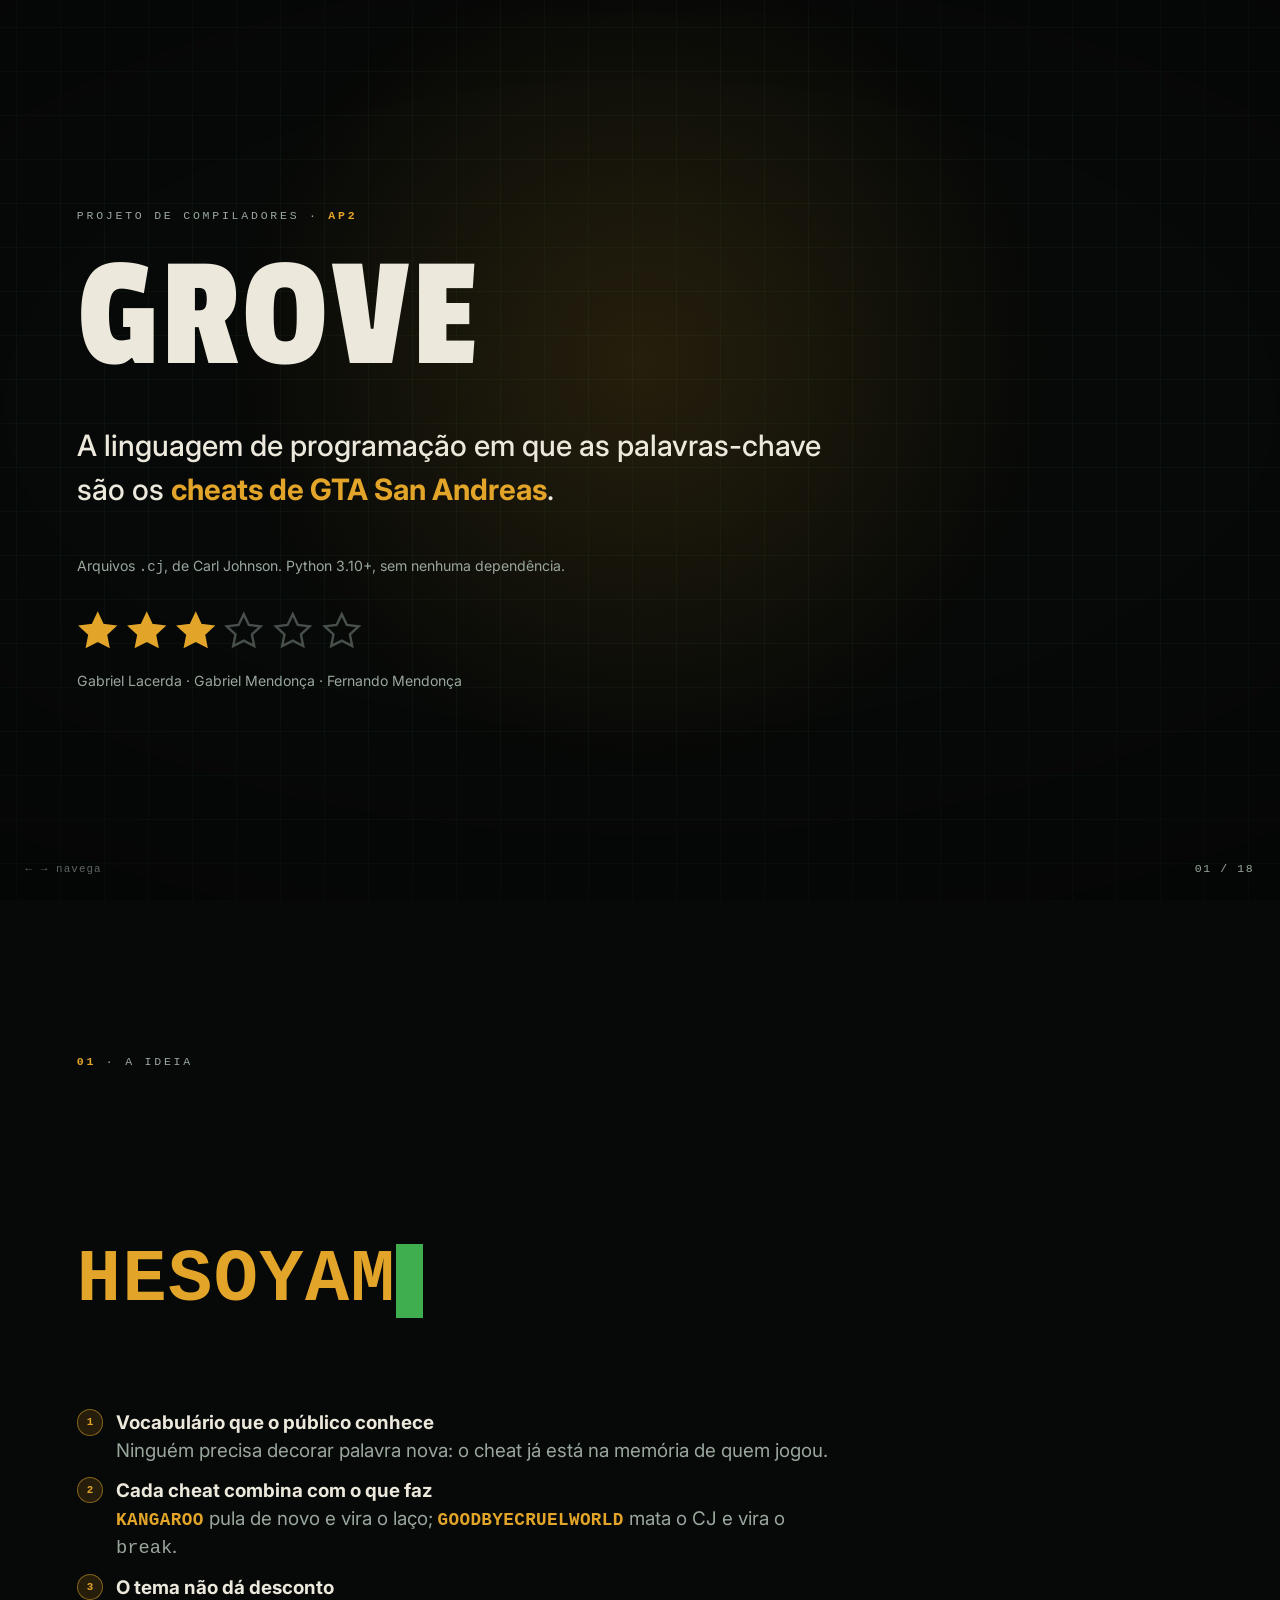
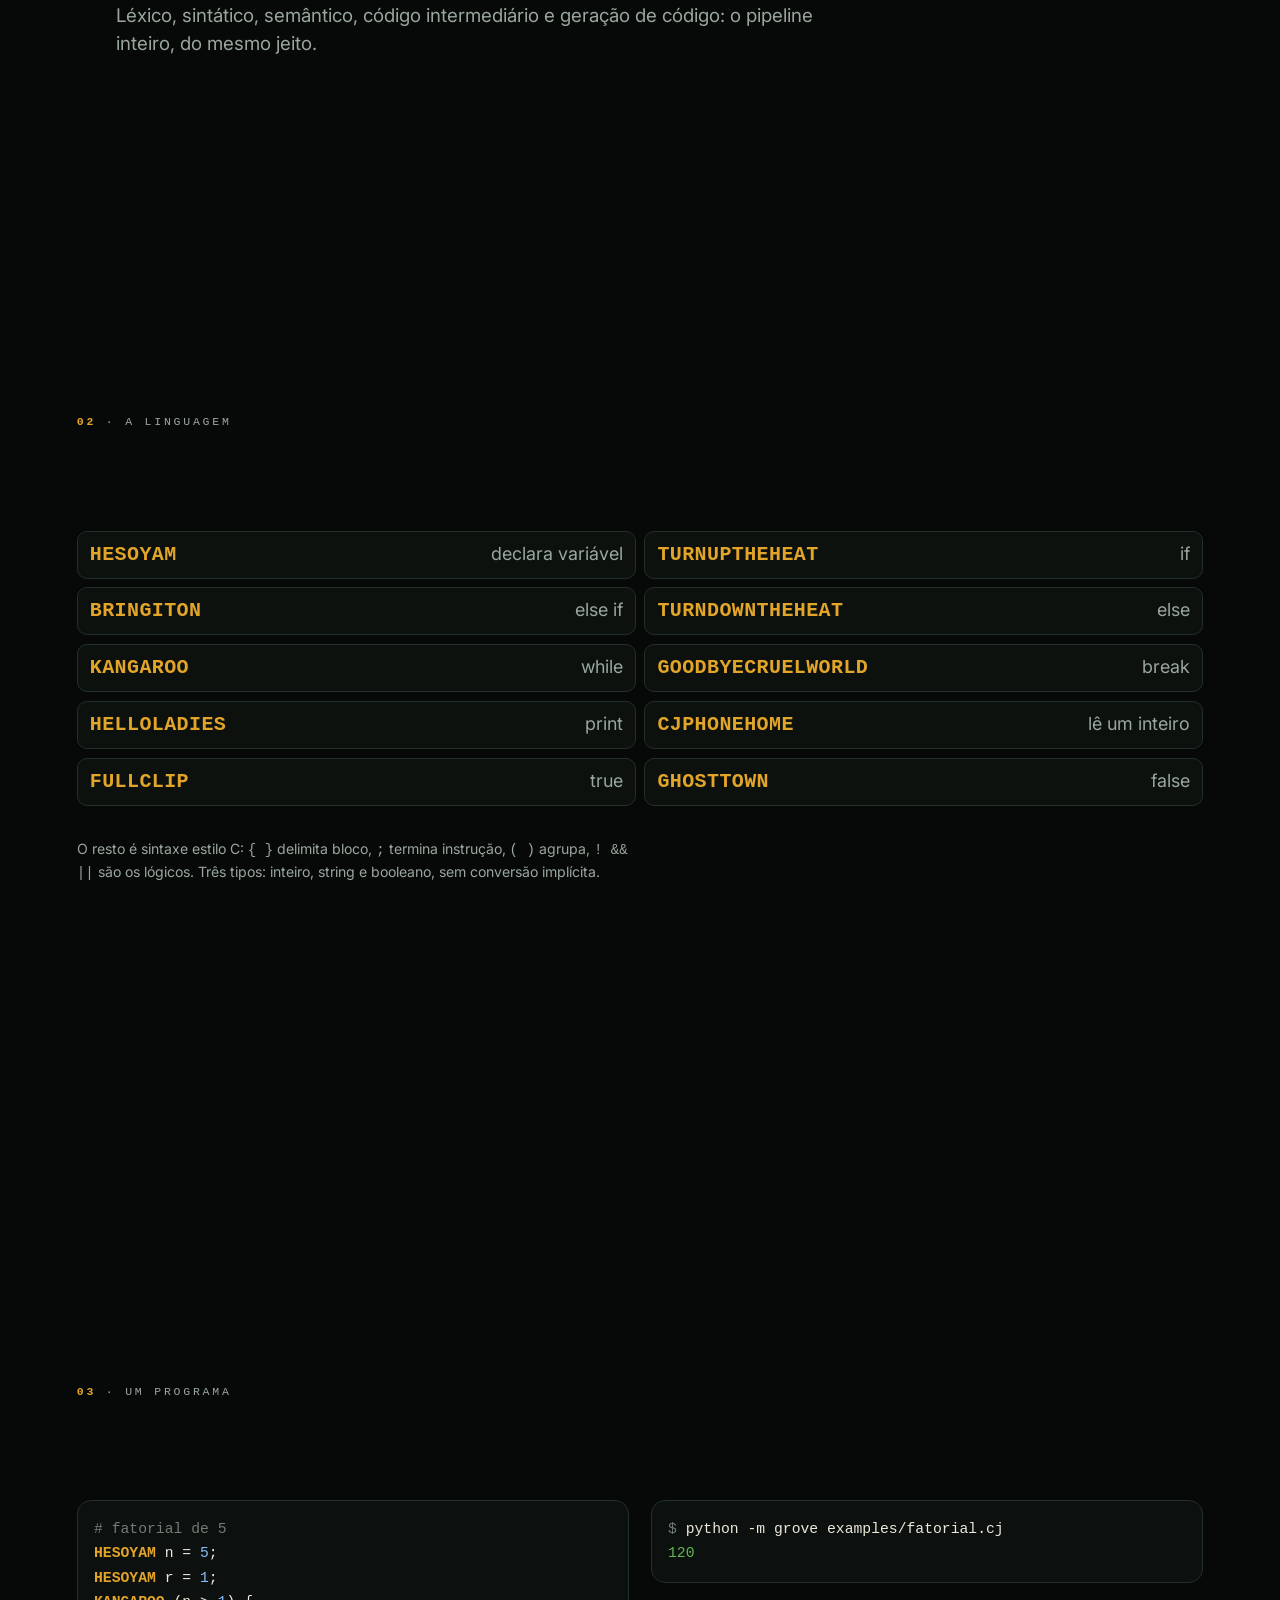
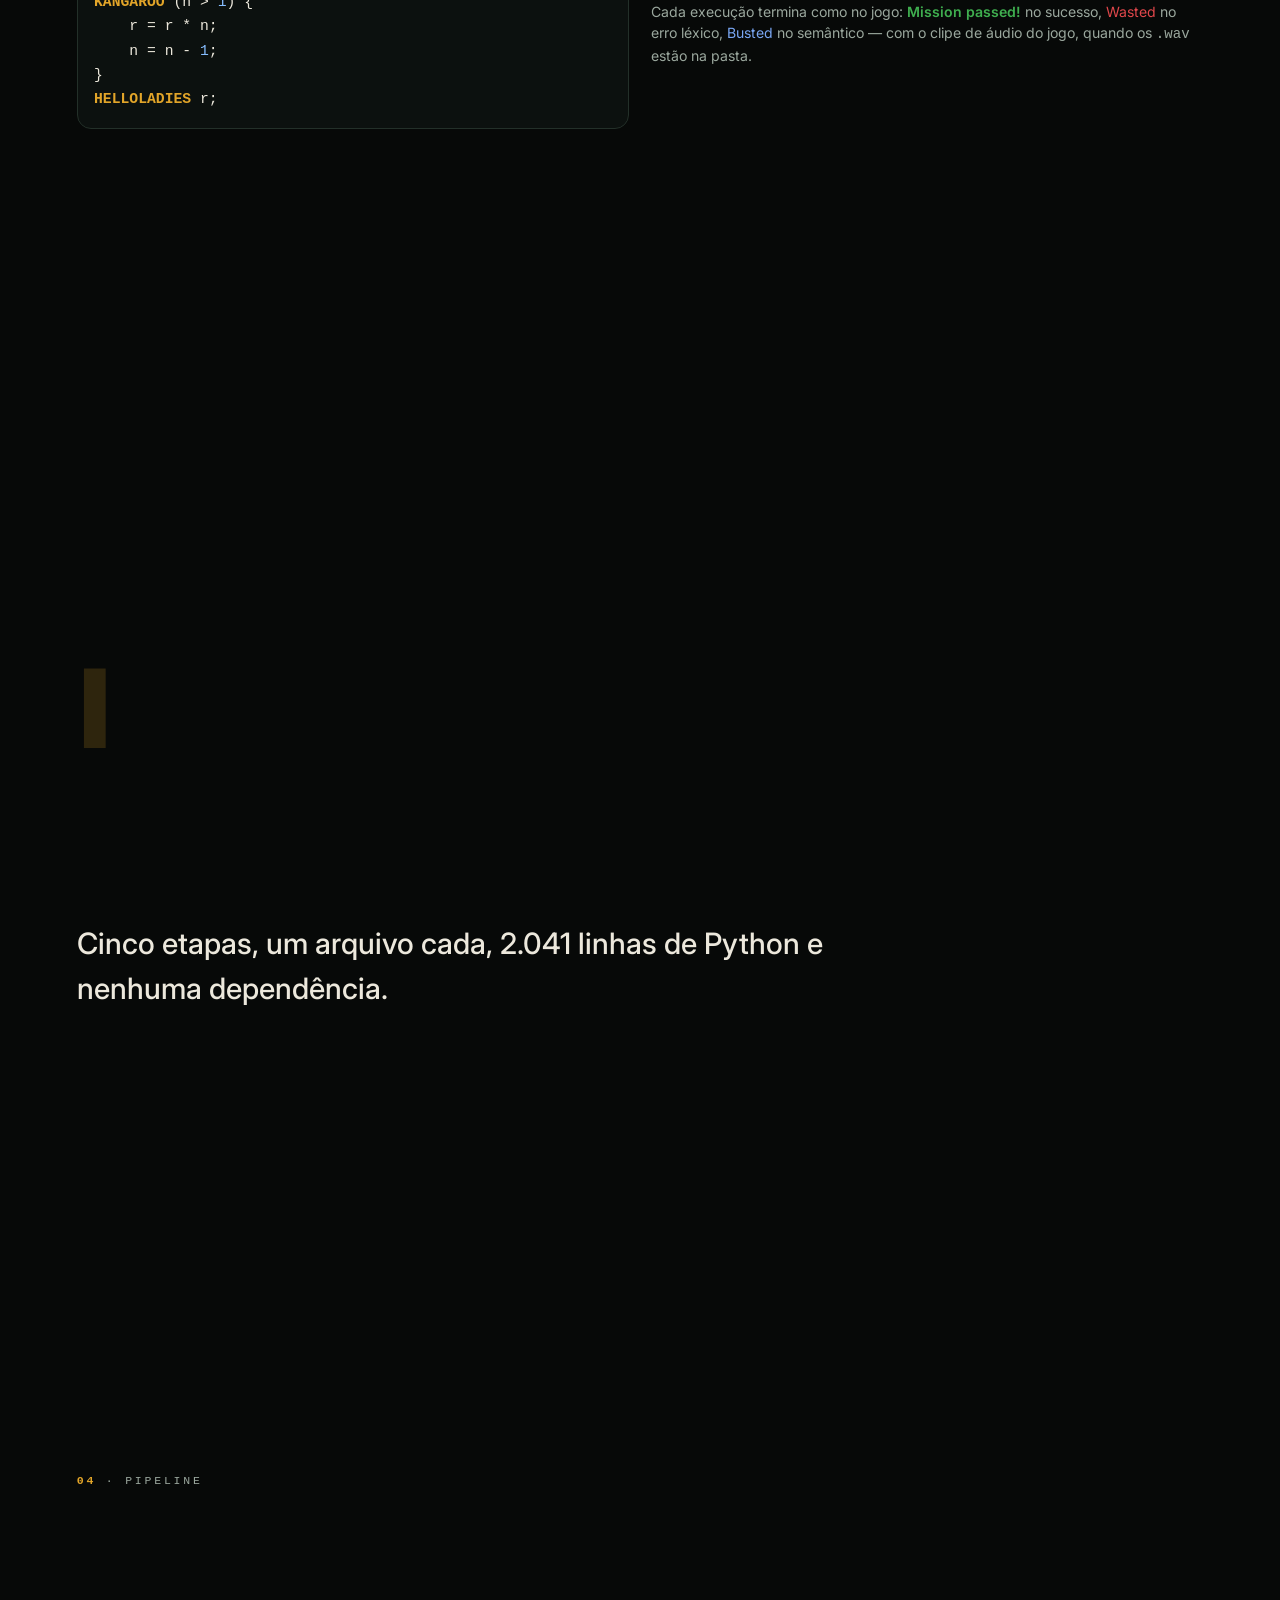
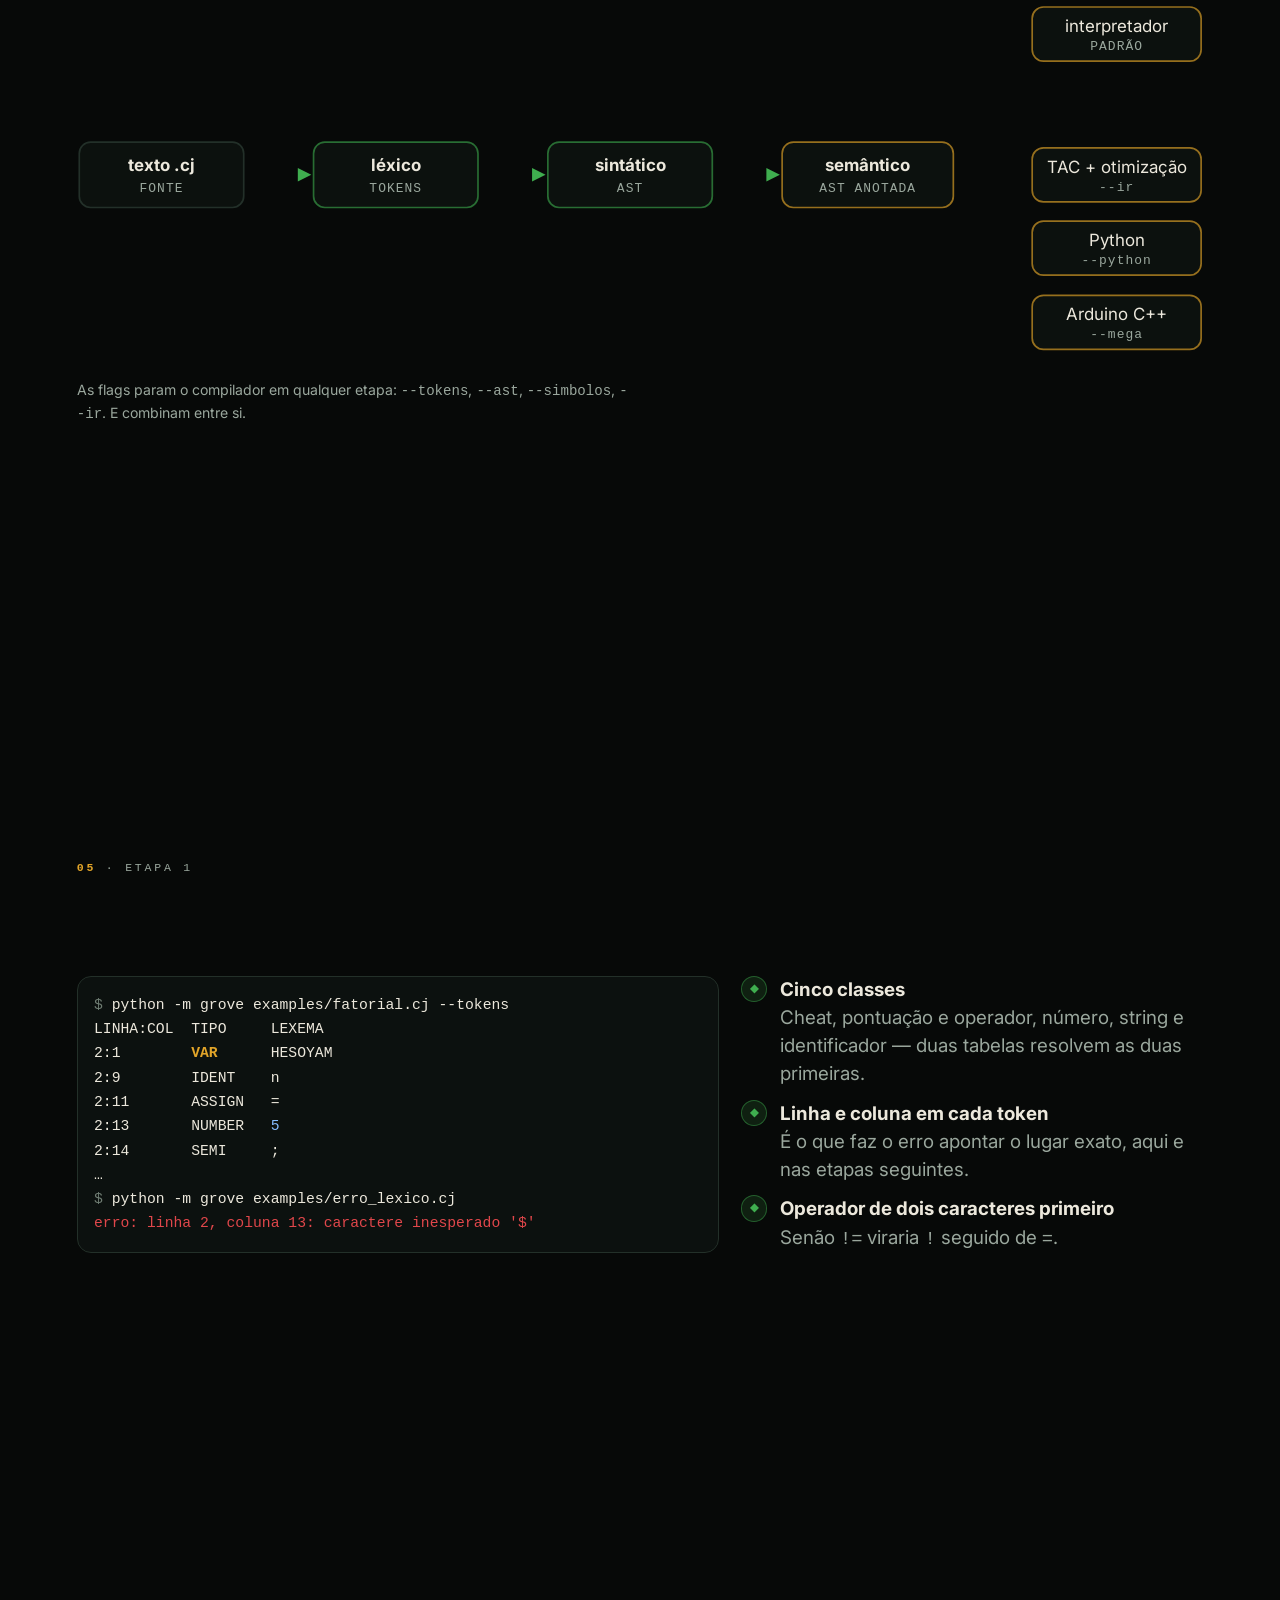
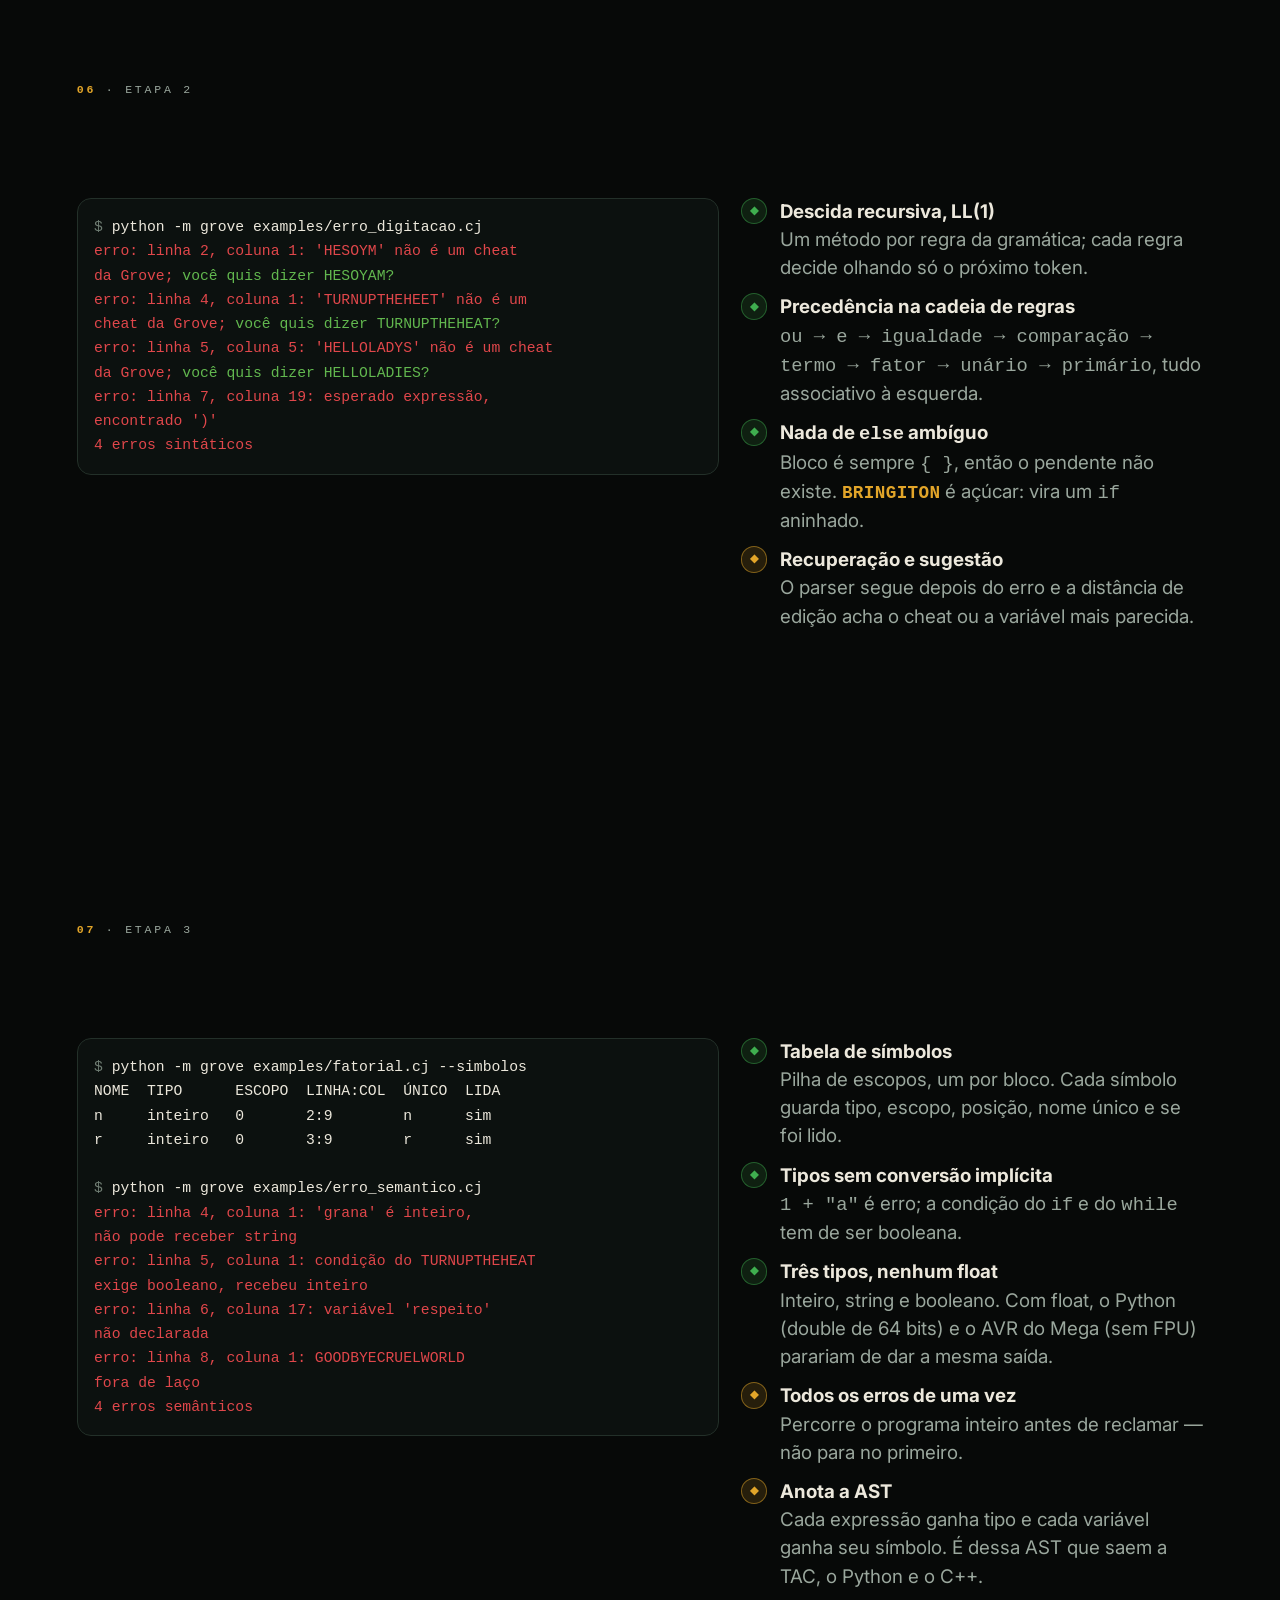
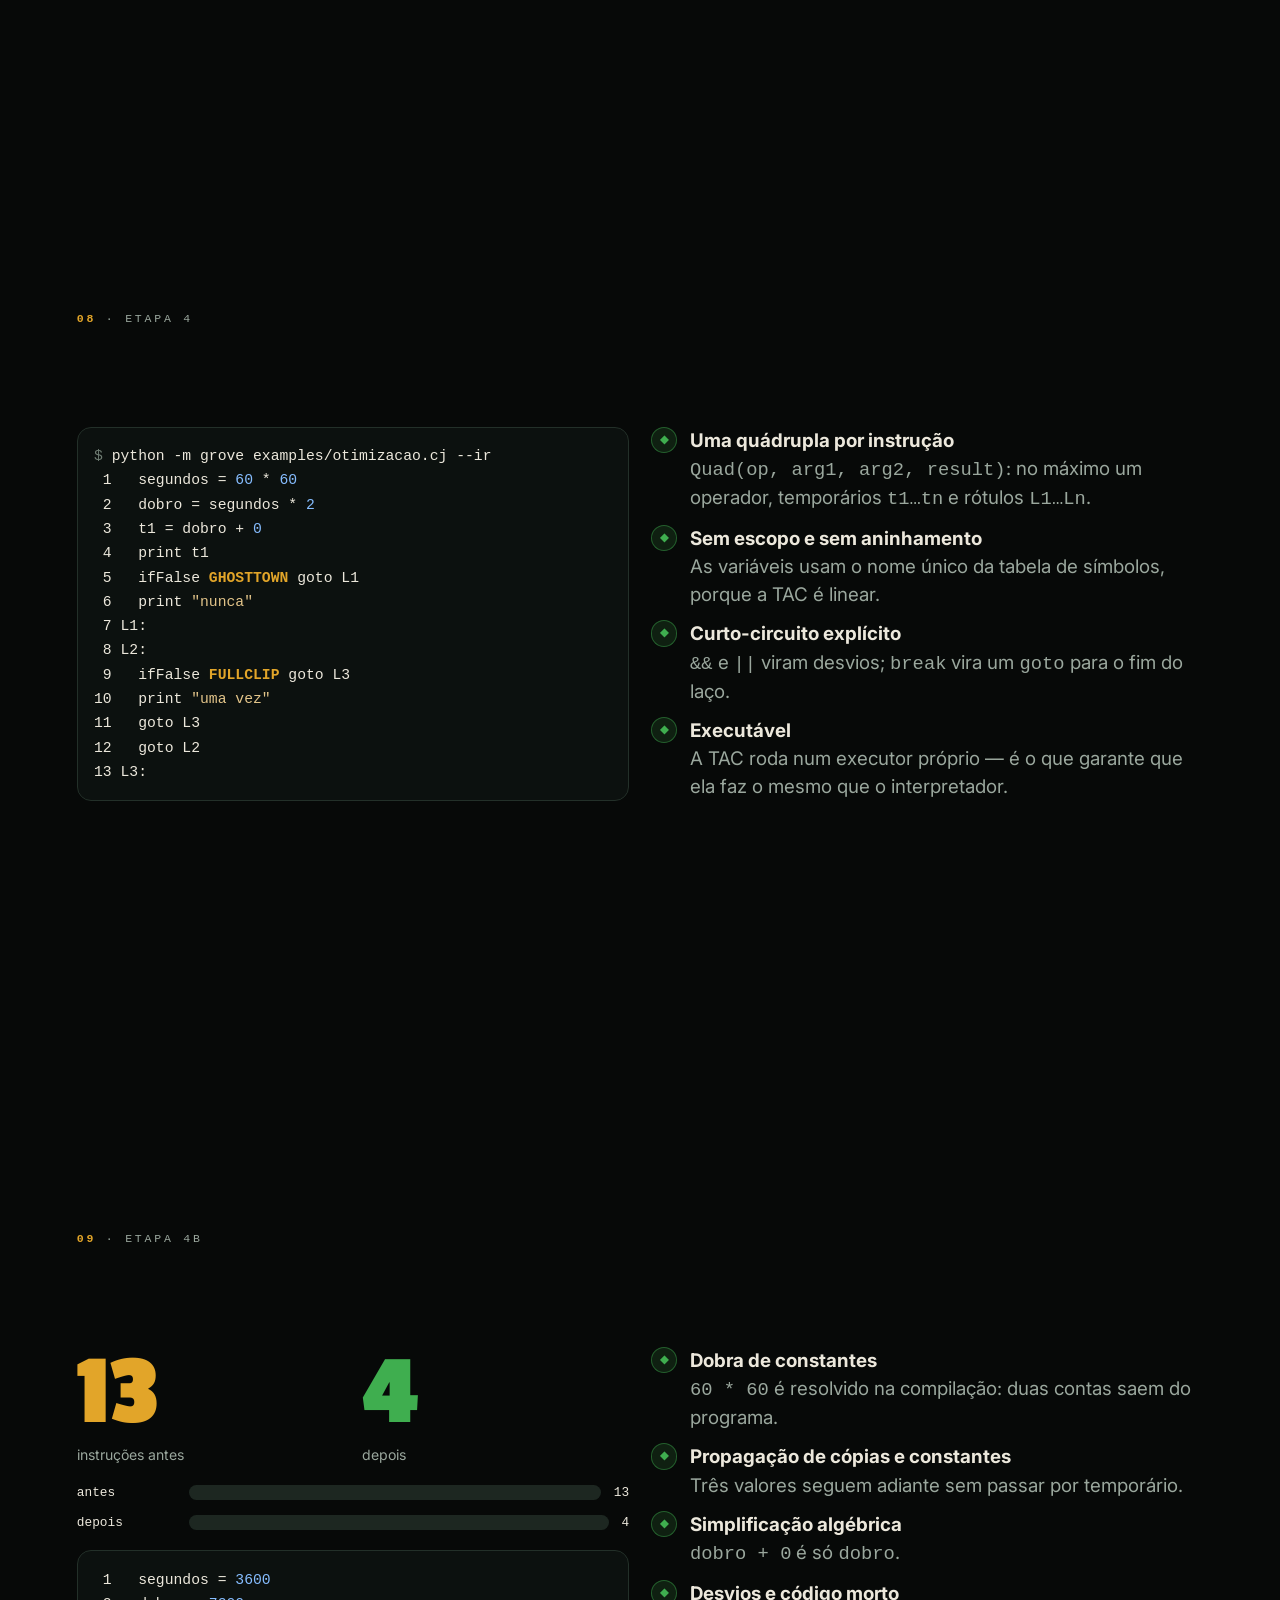
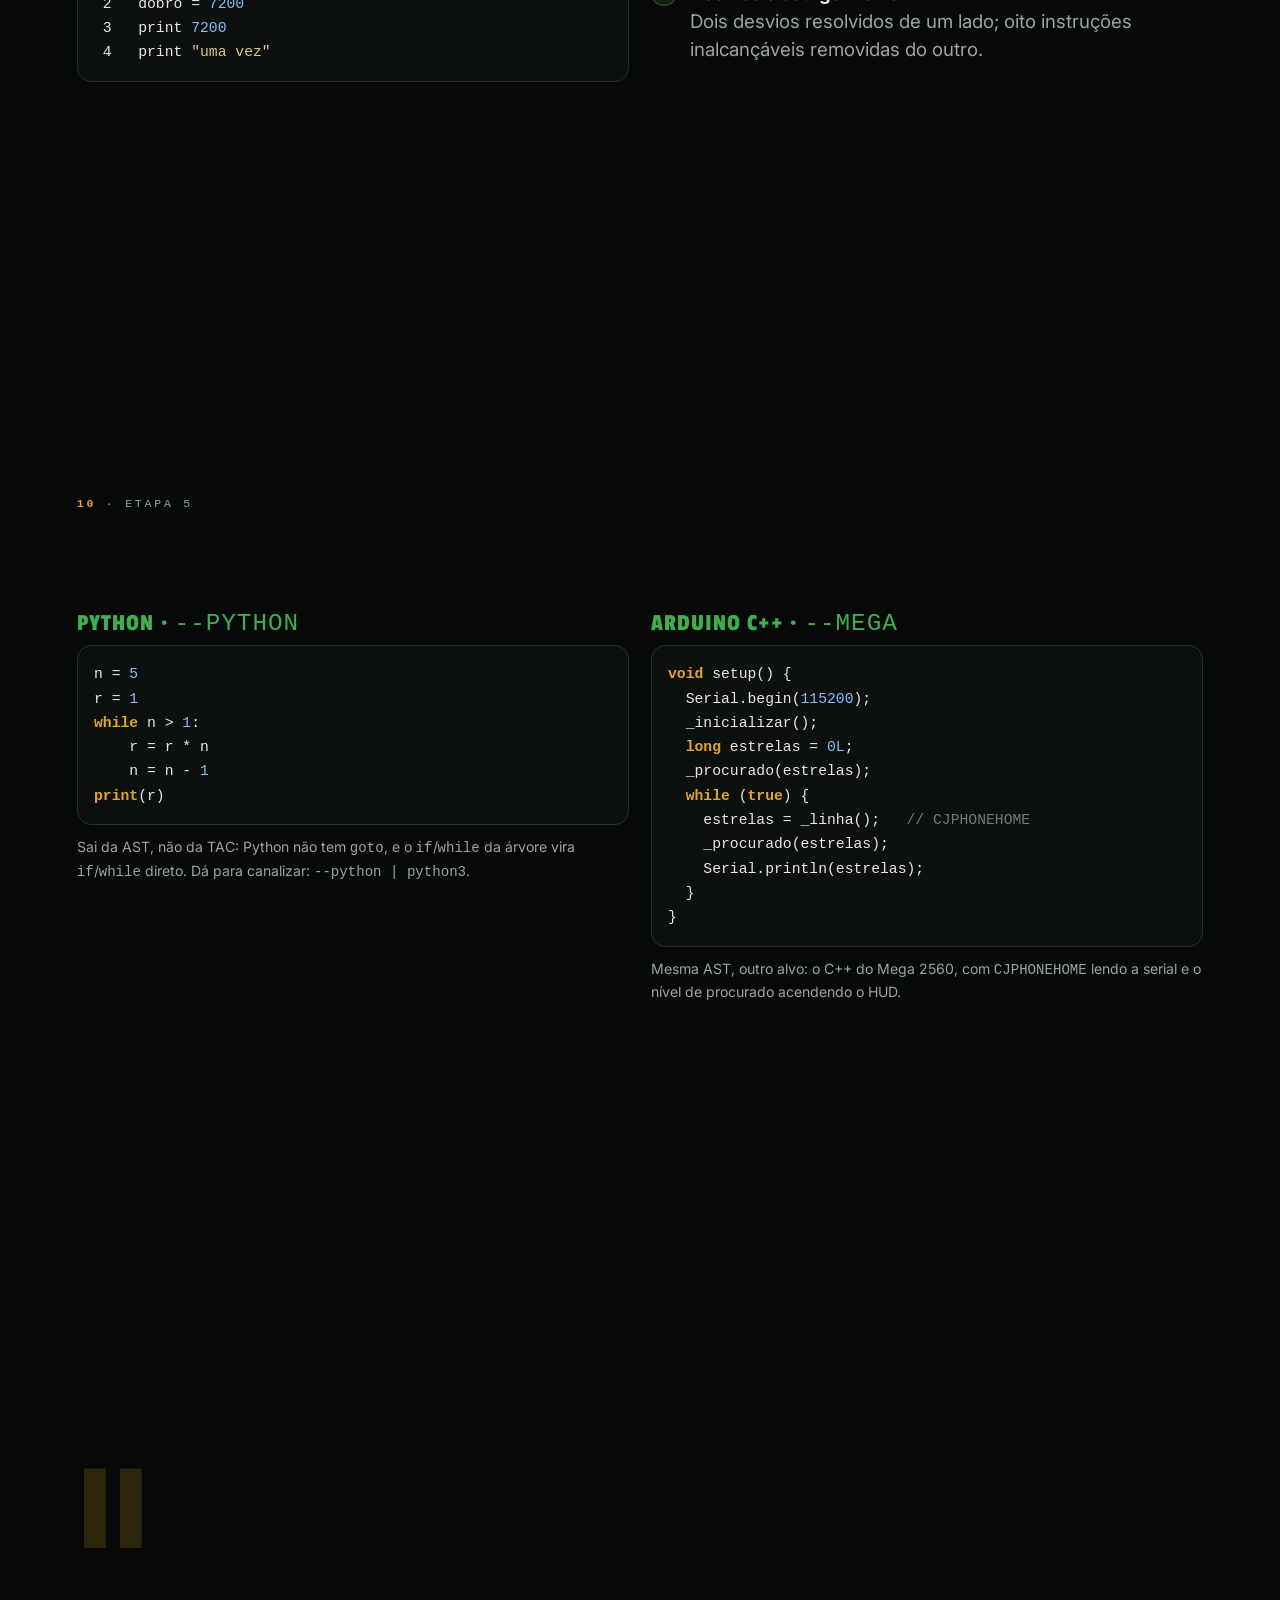
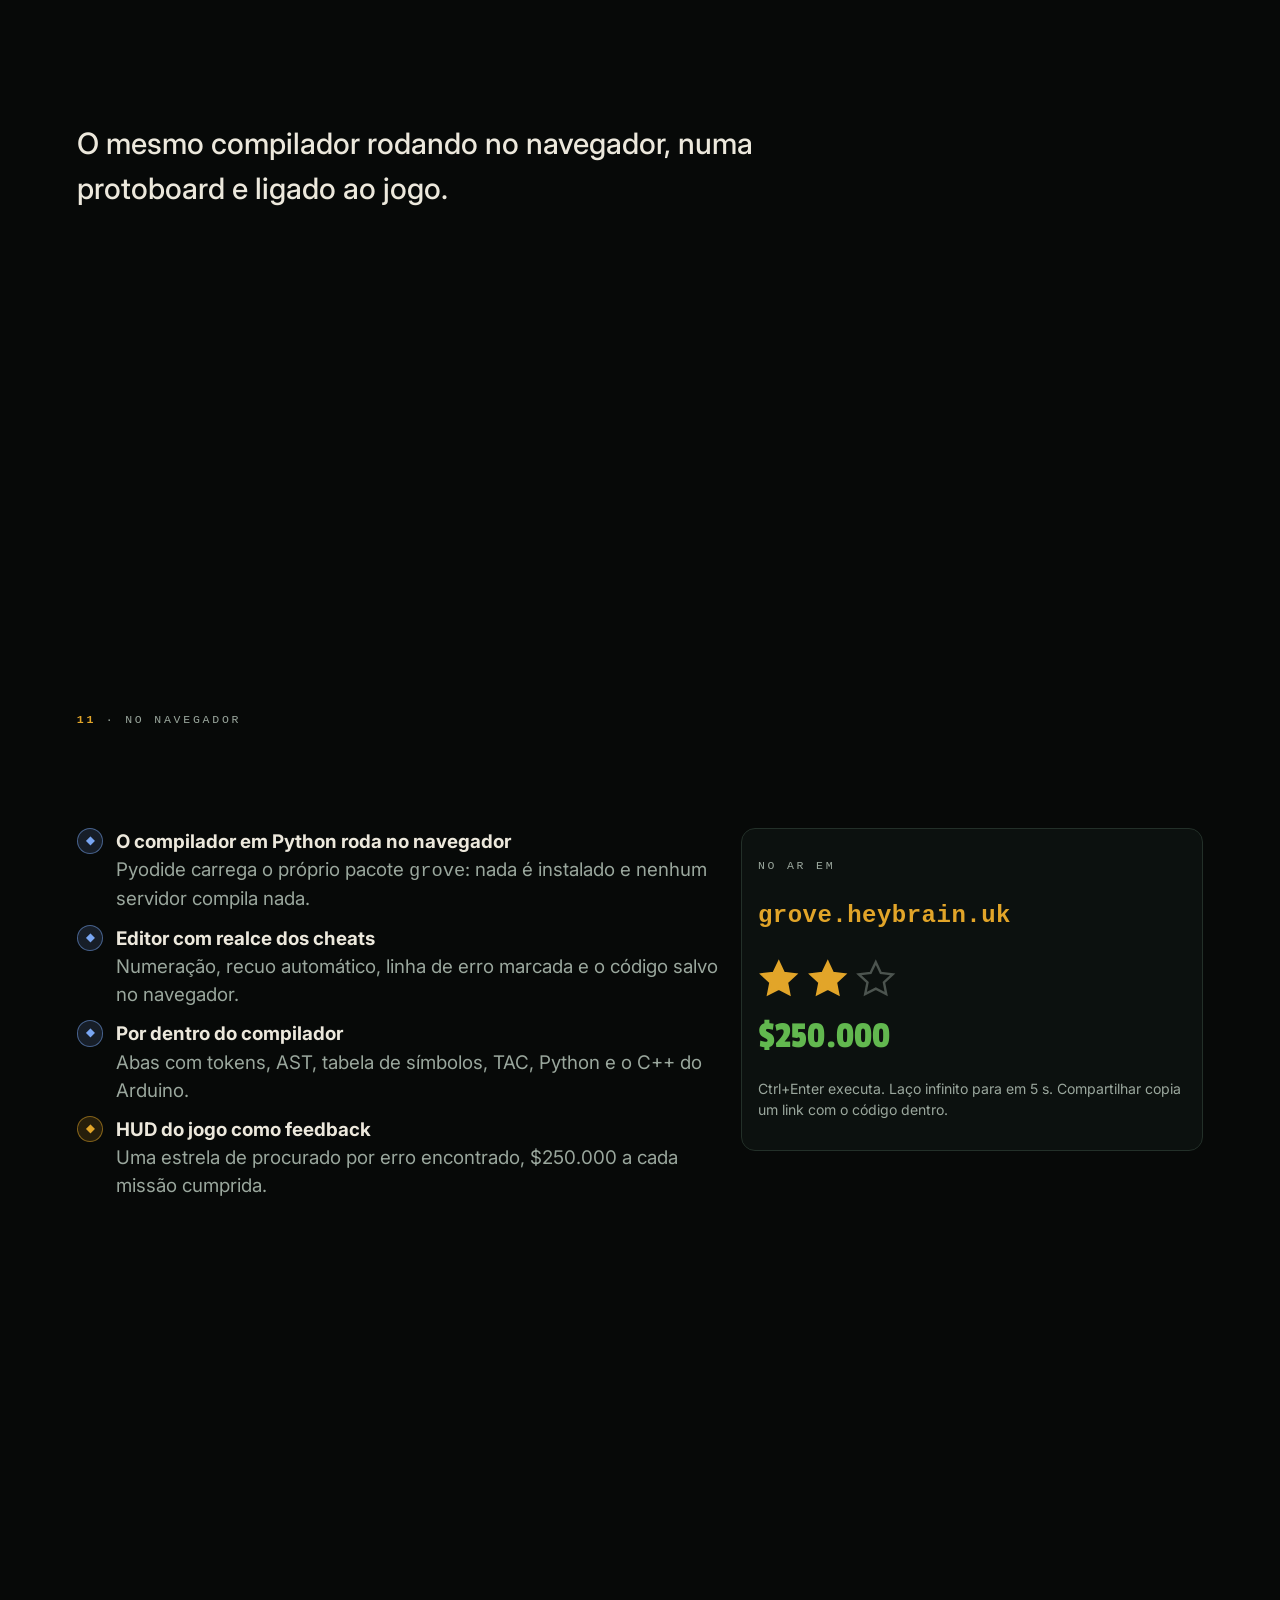
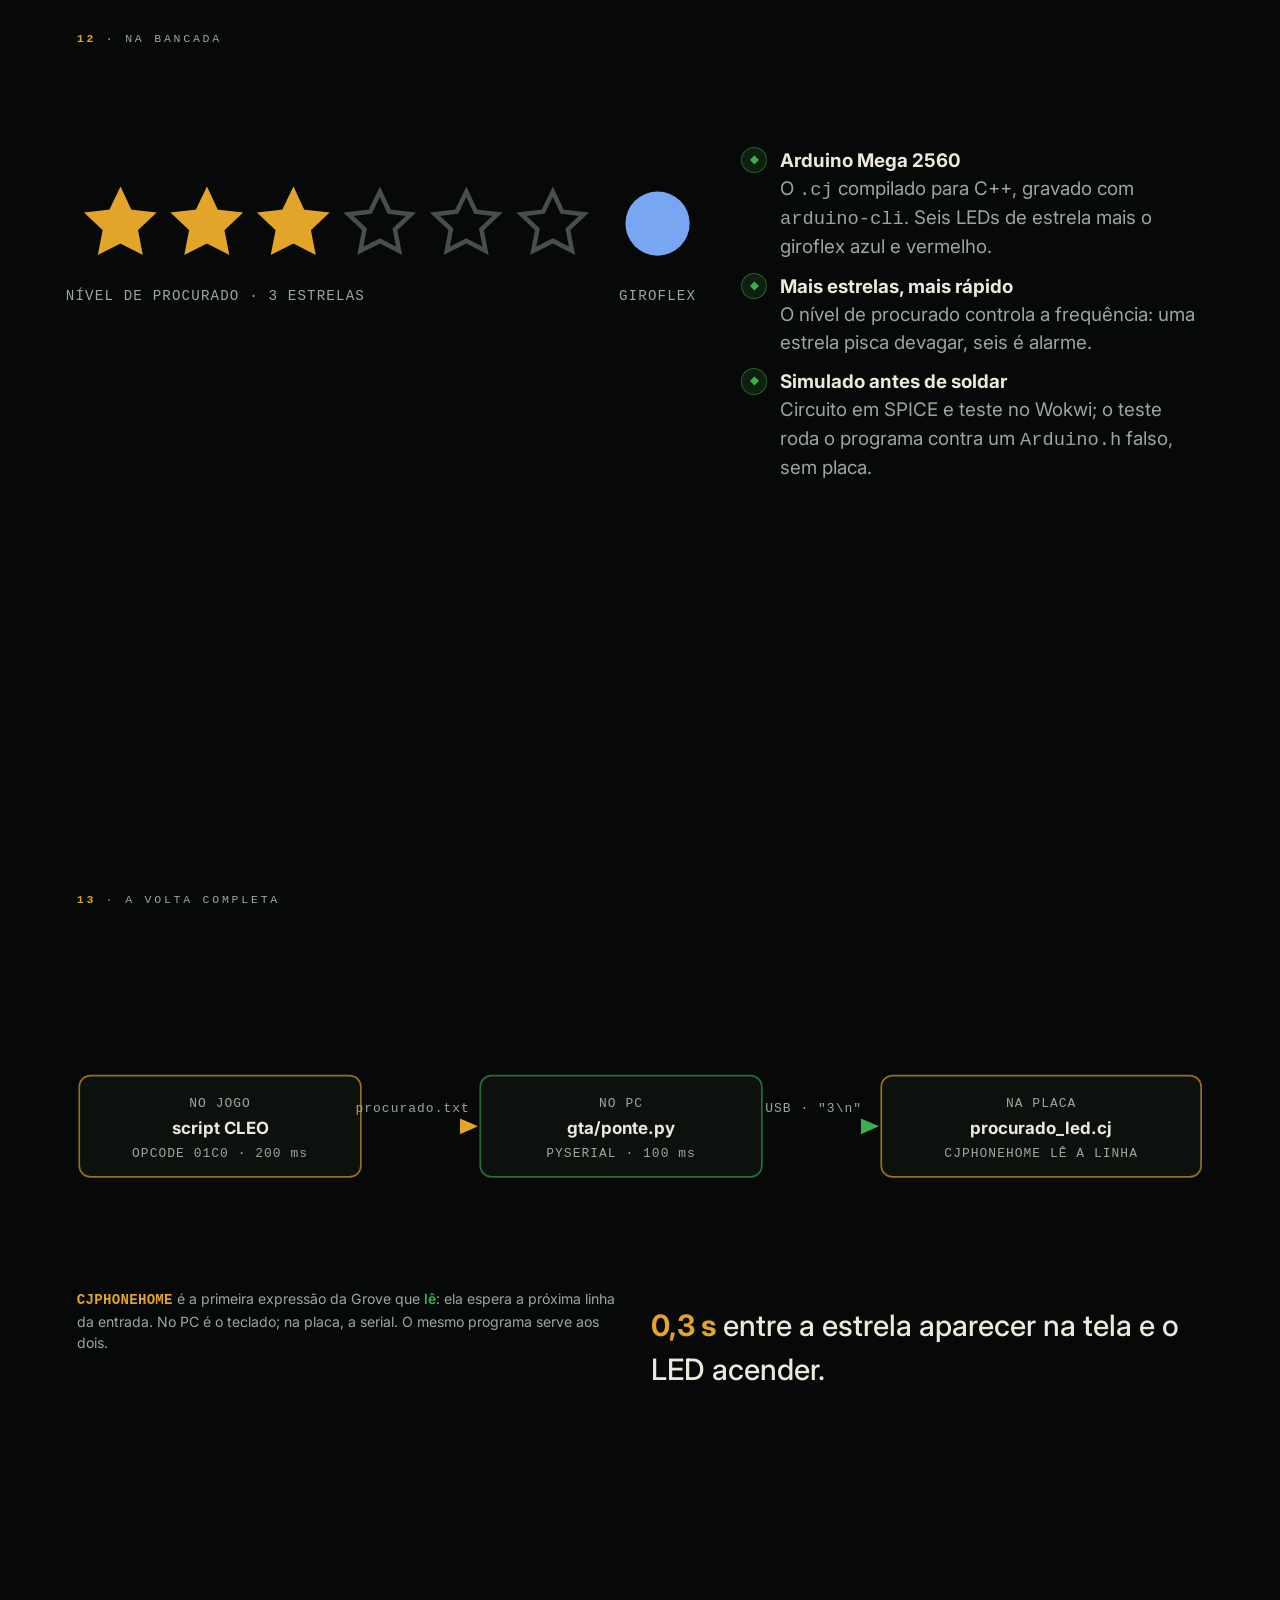
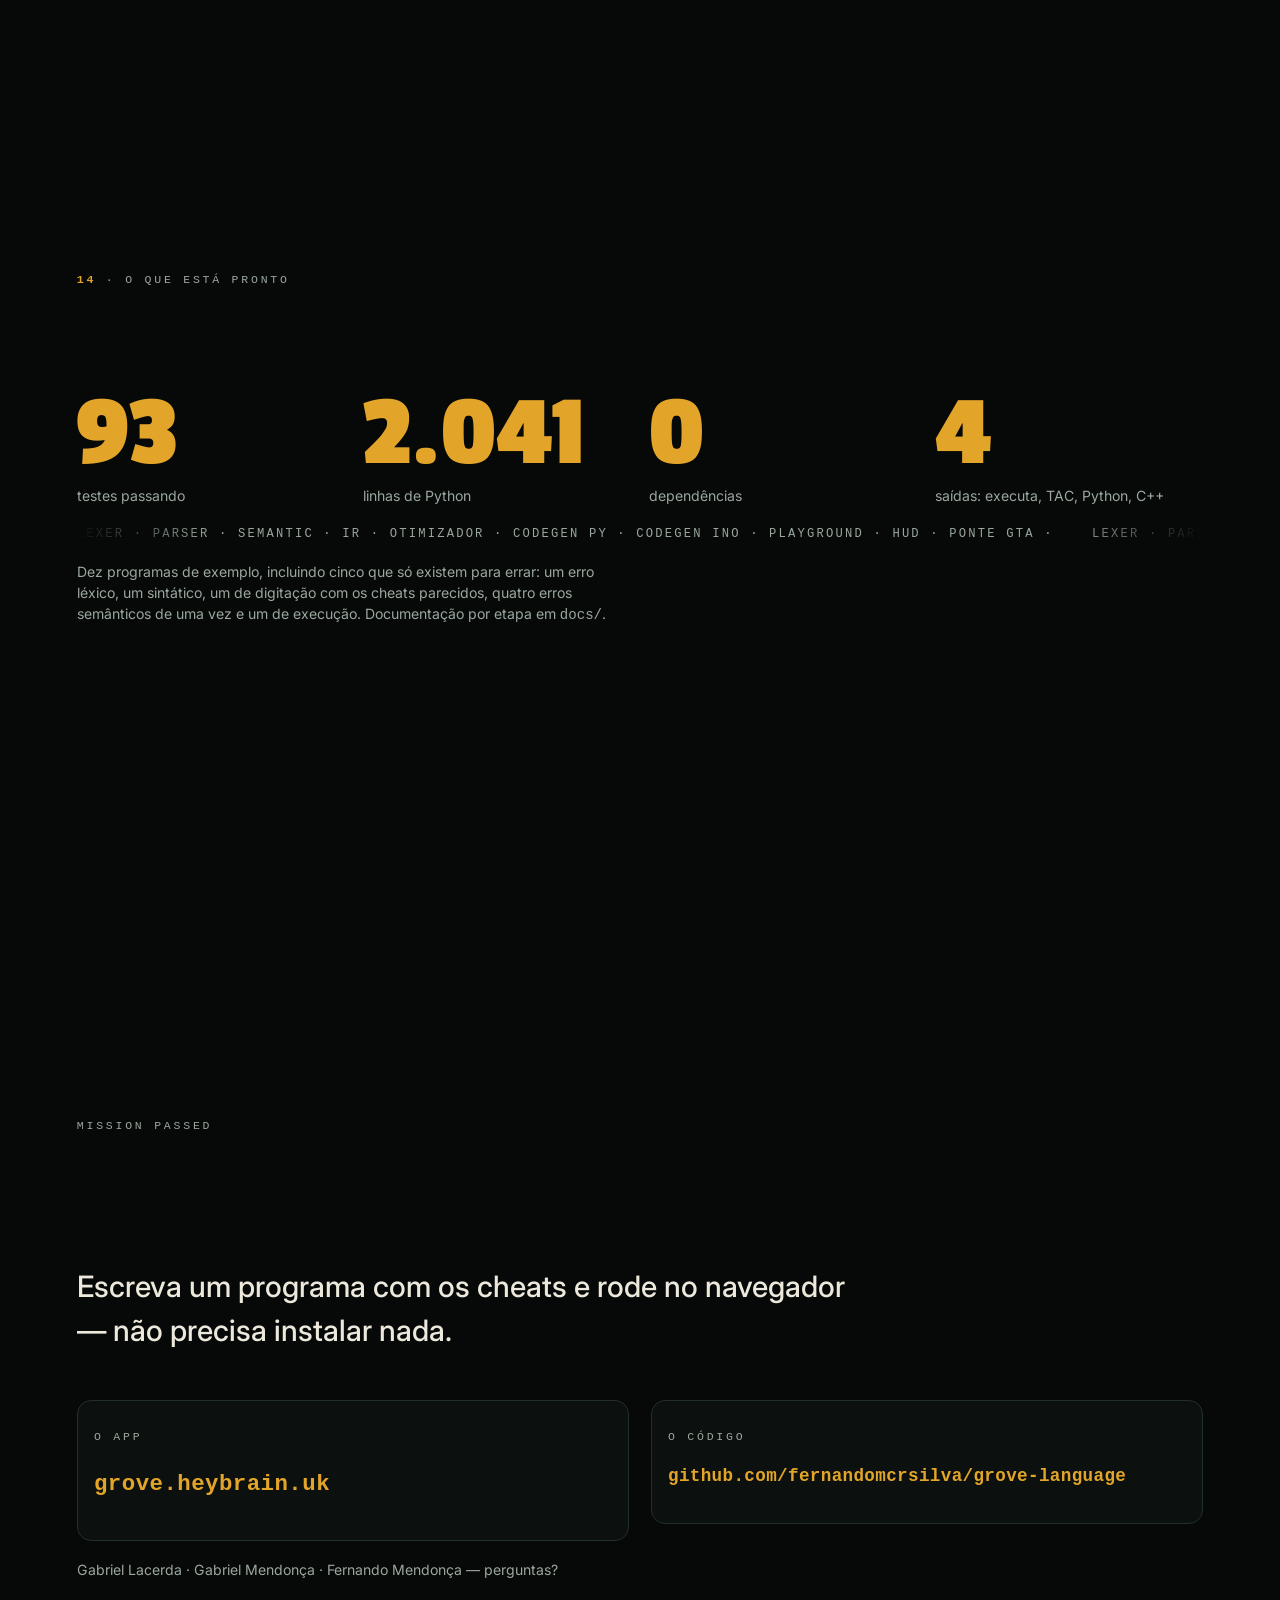
==== commit f571a766: "apresentação: por que a Grove não tem float Pergunta que caiu aqui e não estava respondida em lugar " ====
--- a/docs/apresentacao.html
+++ b/docs/apresentacao.html
@@ -466,6 +466,7 @@
     <ul data-anim="direita" style="--i:3">
       <li><span class="pino">◆</span><span><b>Tabela de símbolos</b>Pilha de escopos, um por bloco. Cada símbolo guarda tipo, escopo, posição, nome único e se foi lido.</span></li>
       <li><span class="pino">◆</span><span><b>Tipos sem conversão implícita</b><code>1 + "a"</code> é erro; a condição do <code>if</code> e do <code>while</code> tem de ser booleana.</span></li>
+      <li><span class="pino">◆</span><span><b>Três tipos, nenhum float</b>Inteiro, string e booleano. Com float, o Python (double de 64 bits) e o AVR do Mega (sem FPU) parariam de dar a mesma saída.</span></li>
       <li><span class="pino ouro">◆</span><span><b>Todos os erros de uma vez</b>Percorre o programa inteiro antes de reclamar — não para no primeiro.</span></li>
       <li><span class="pino ouro">◆</span><span><b>Anota a AST</b>Cada expressão ganha tipo e cada variável ganha seu símbolo. É dessa AST que saem a TAC, o Python e o C++.</span></li>
     </ul>
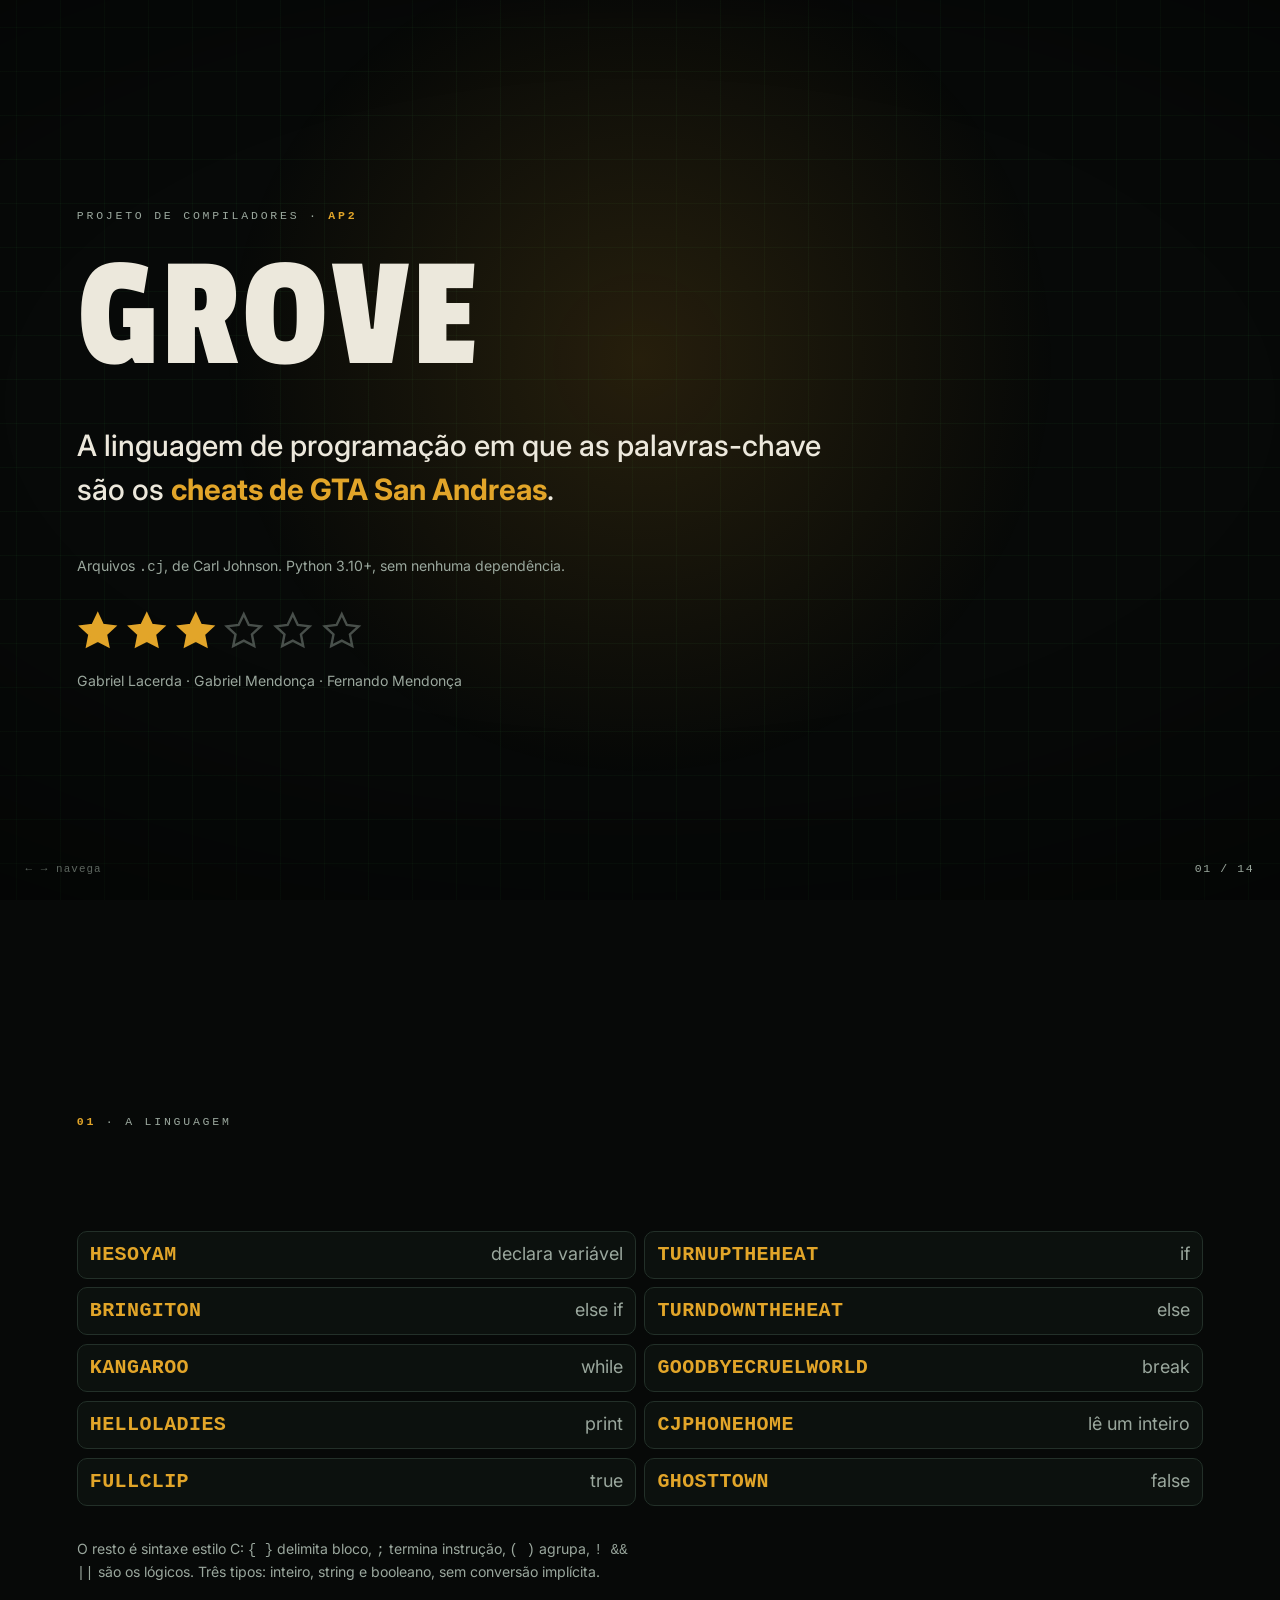
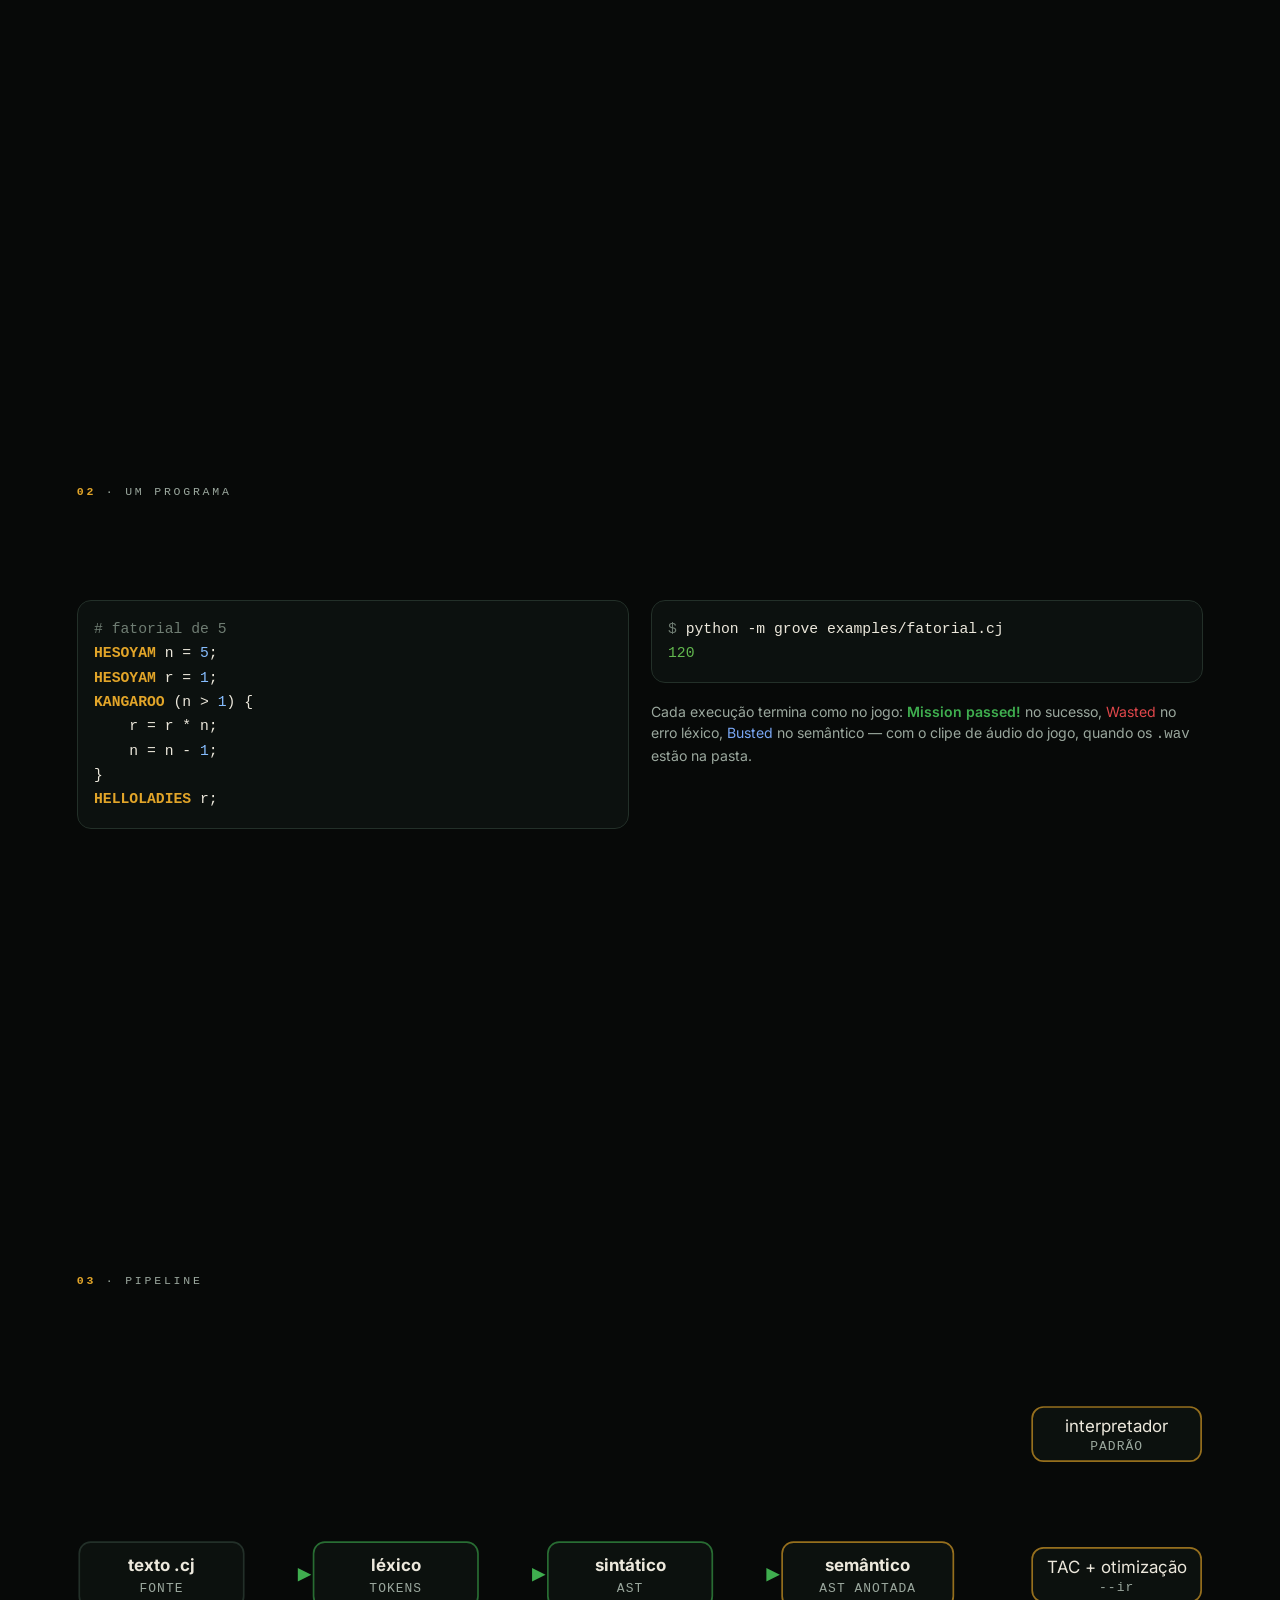
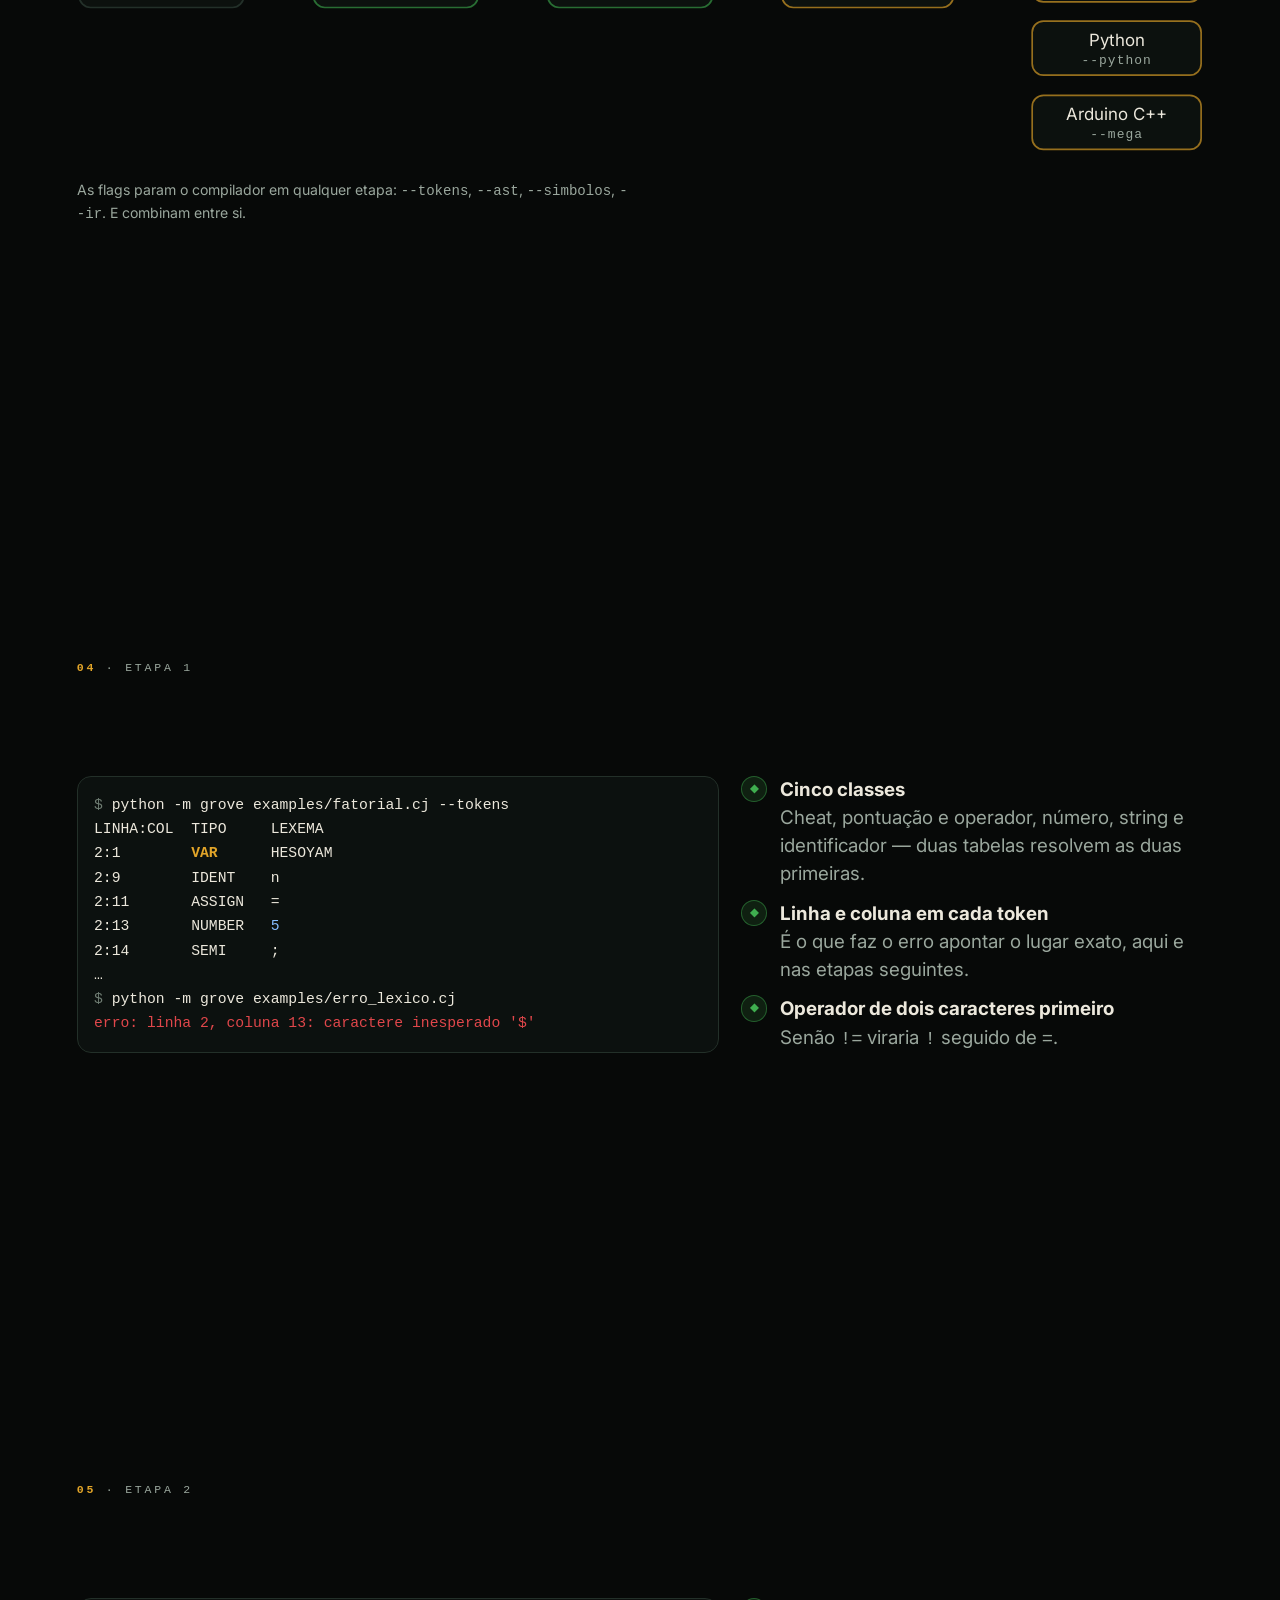
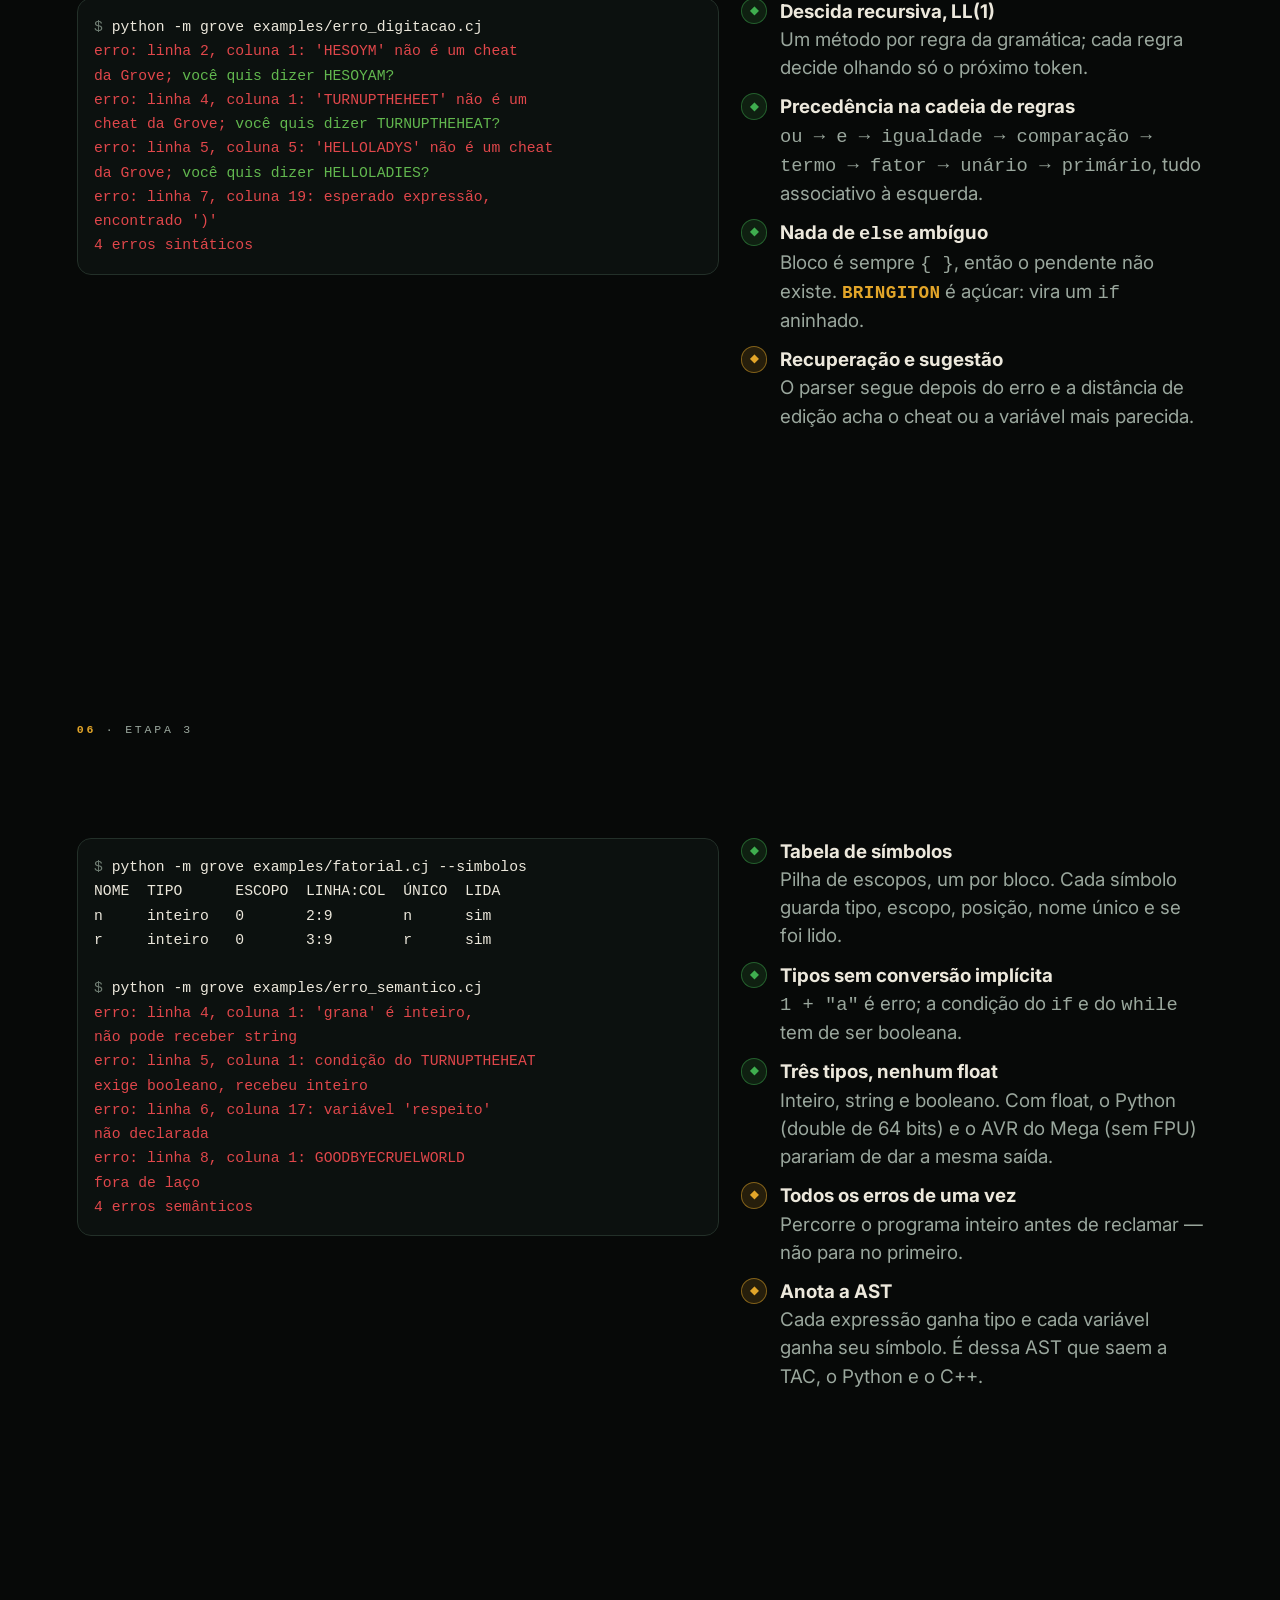
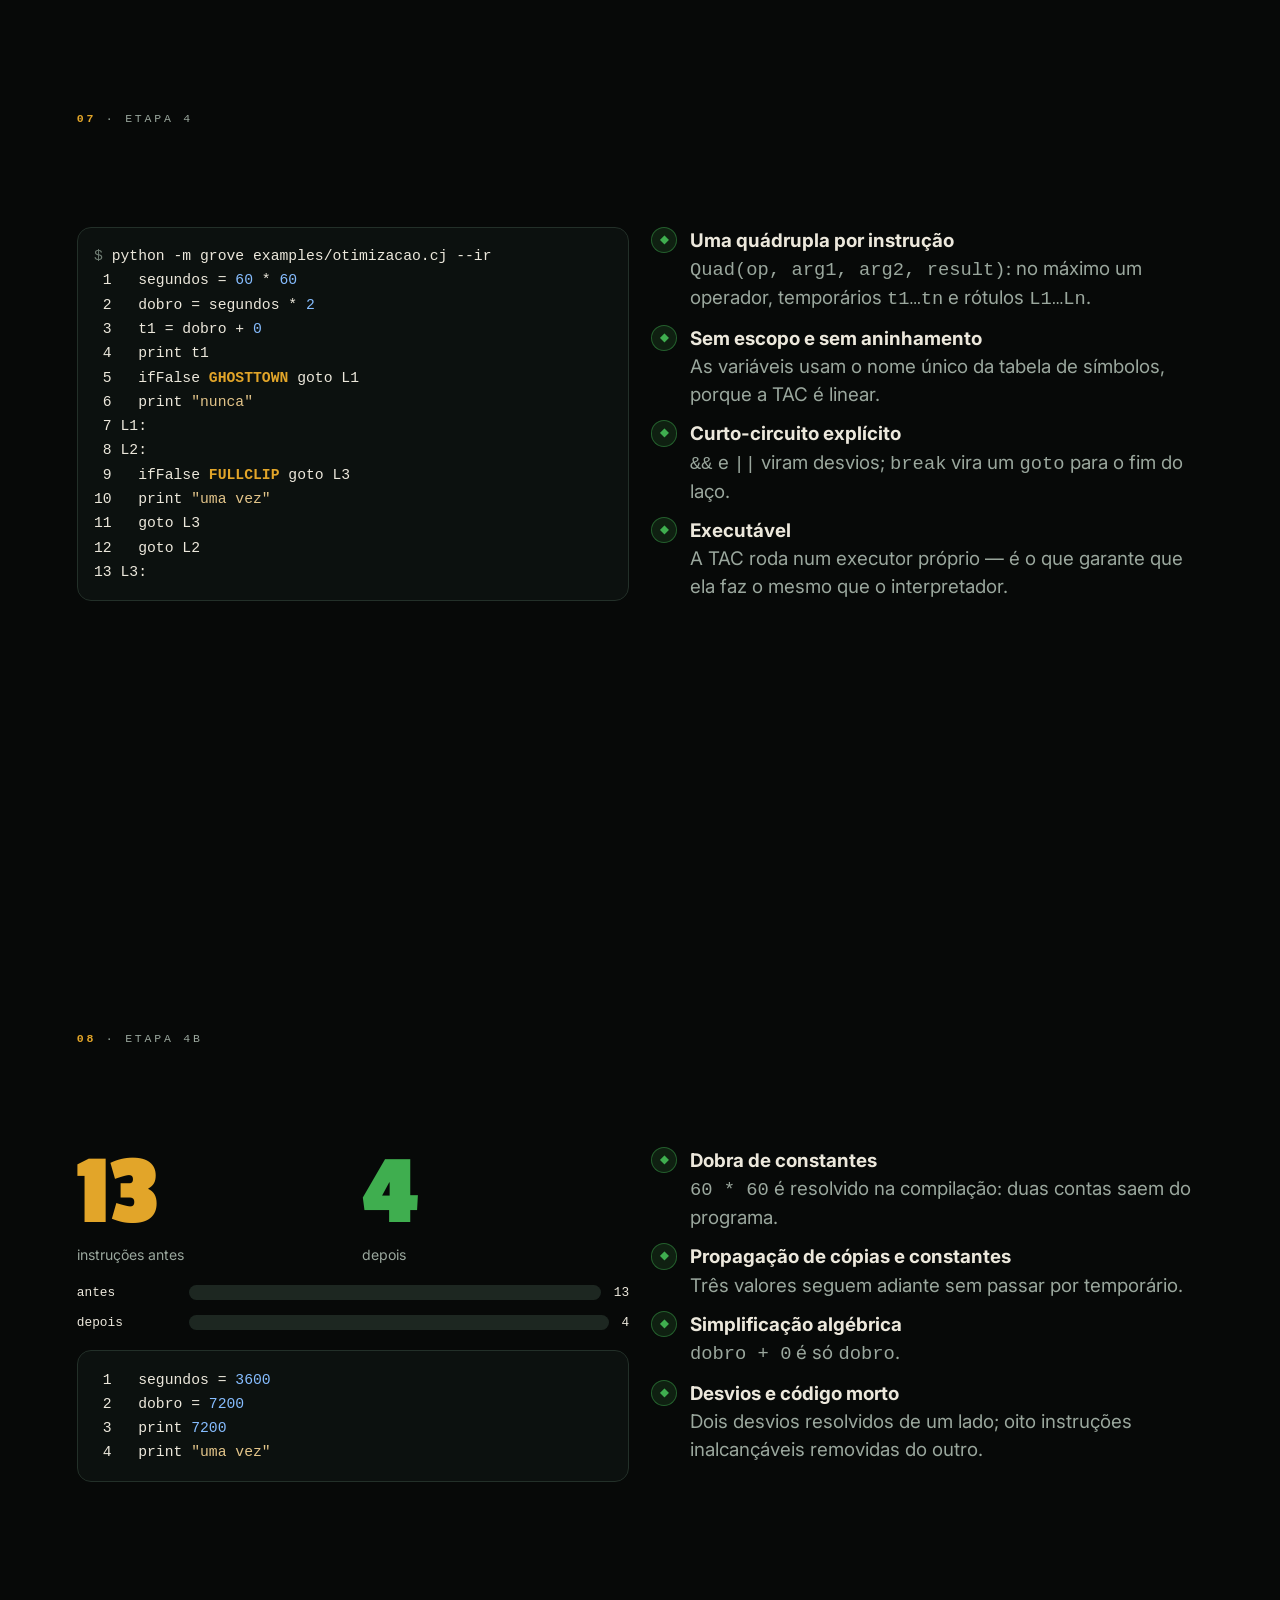
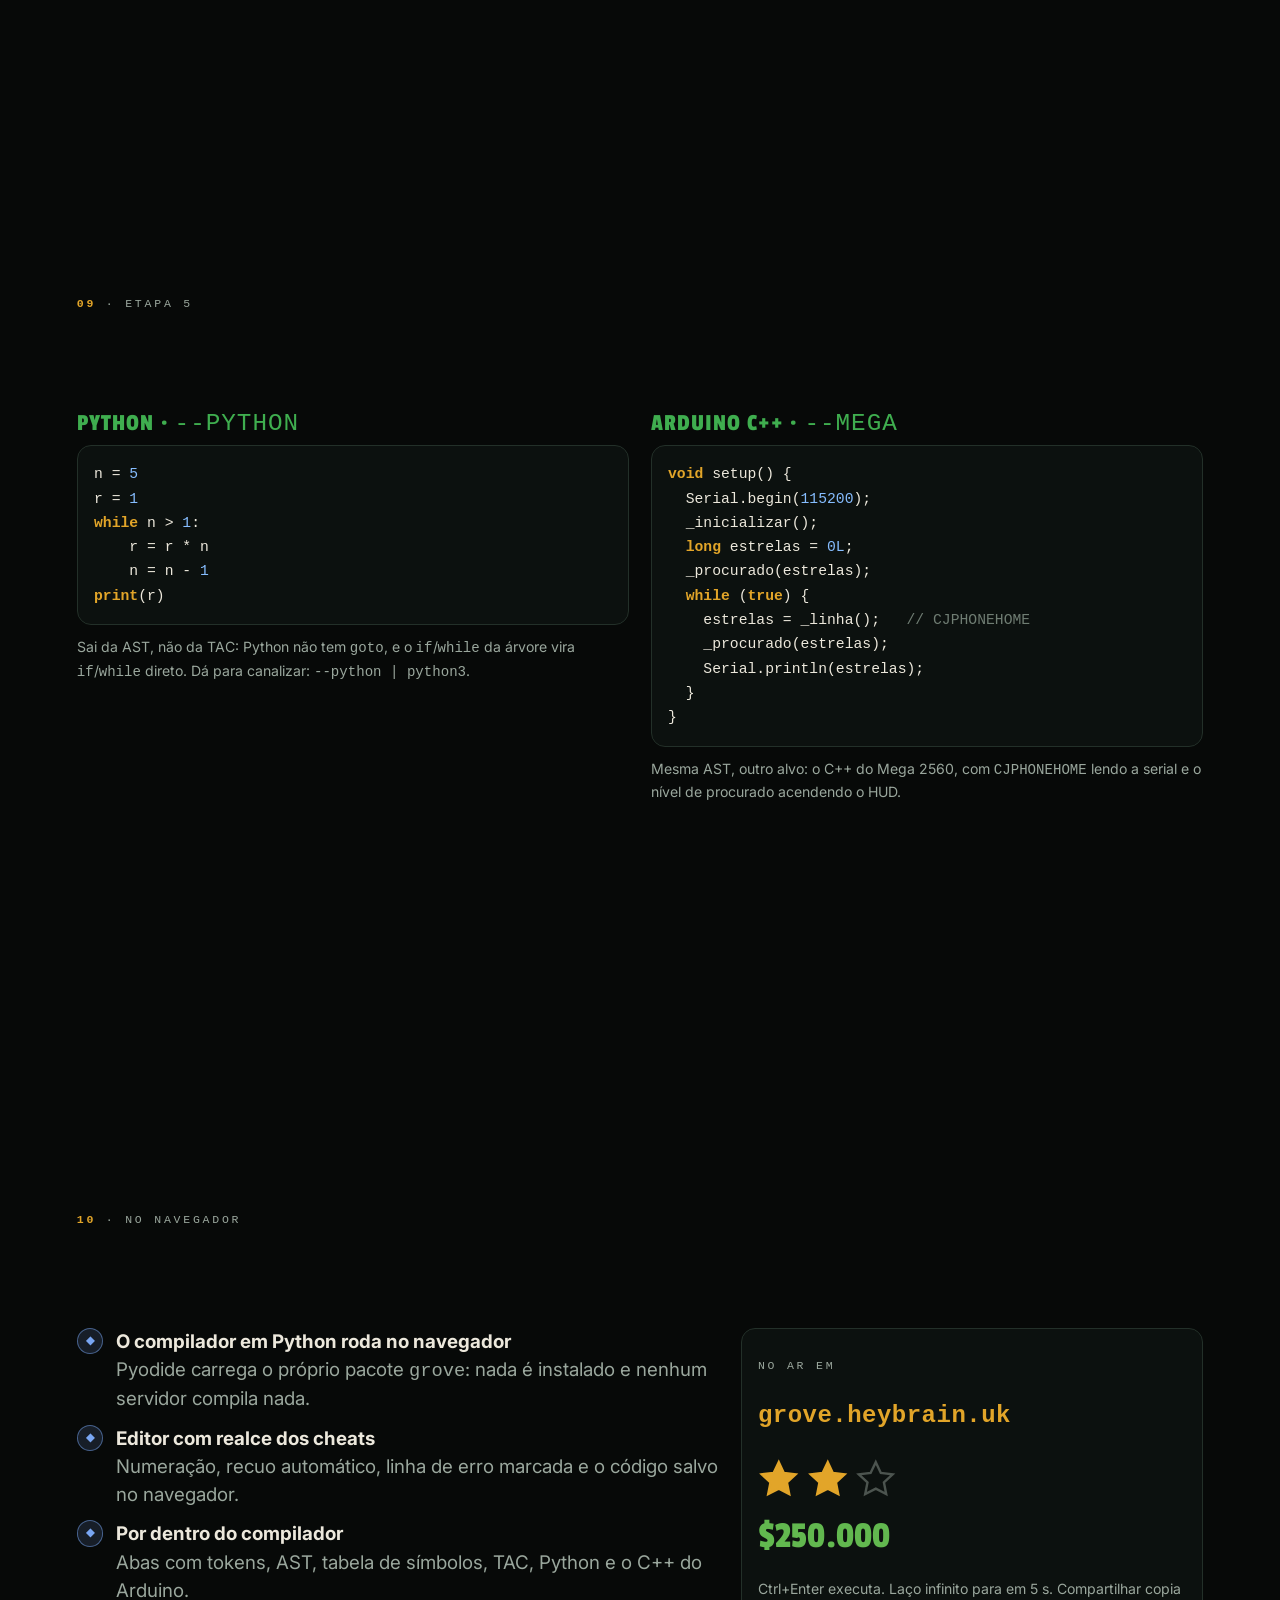
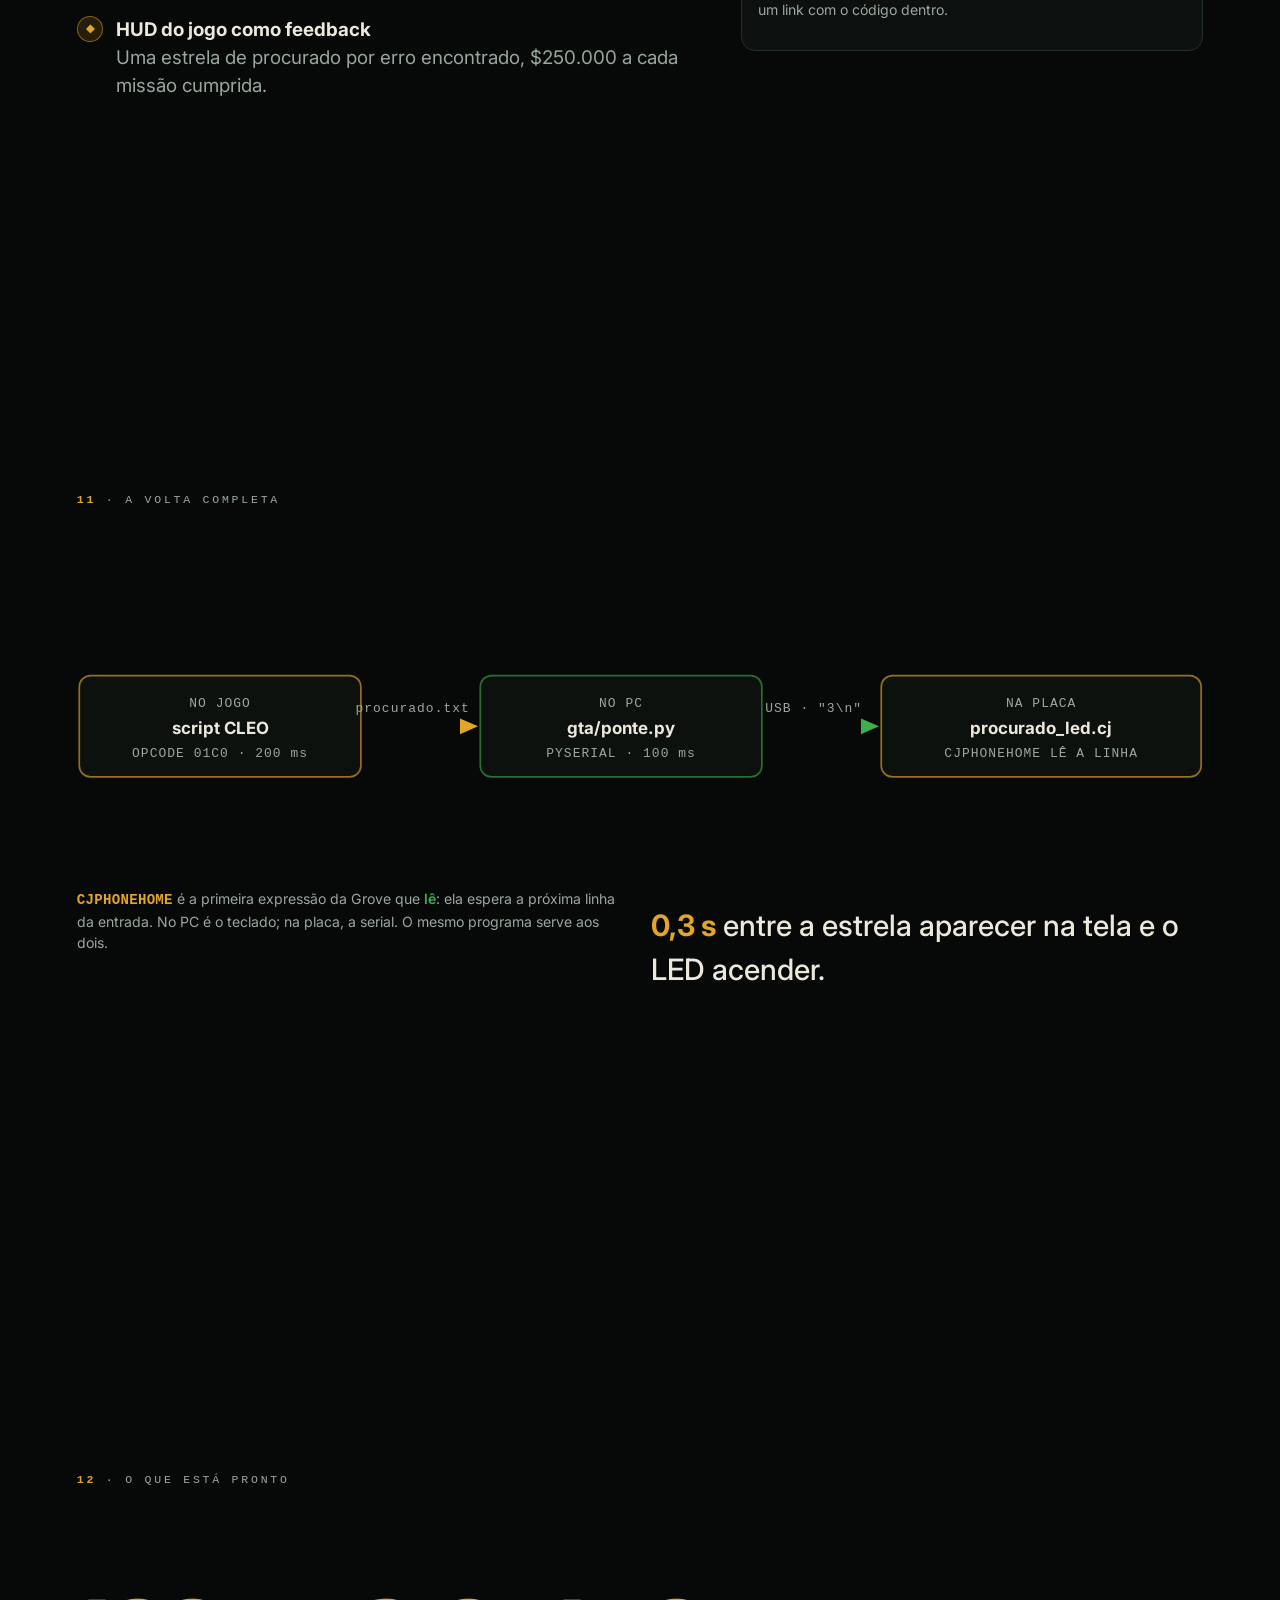
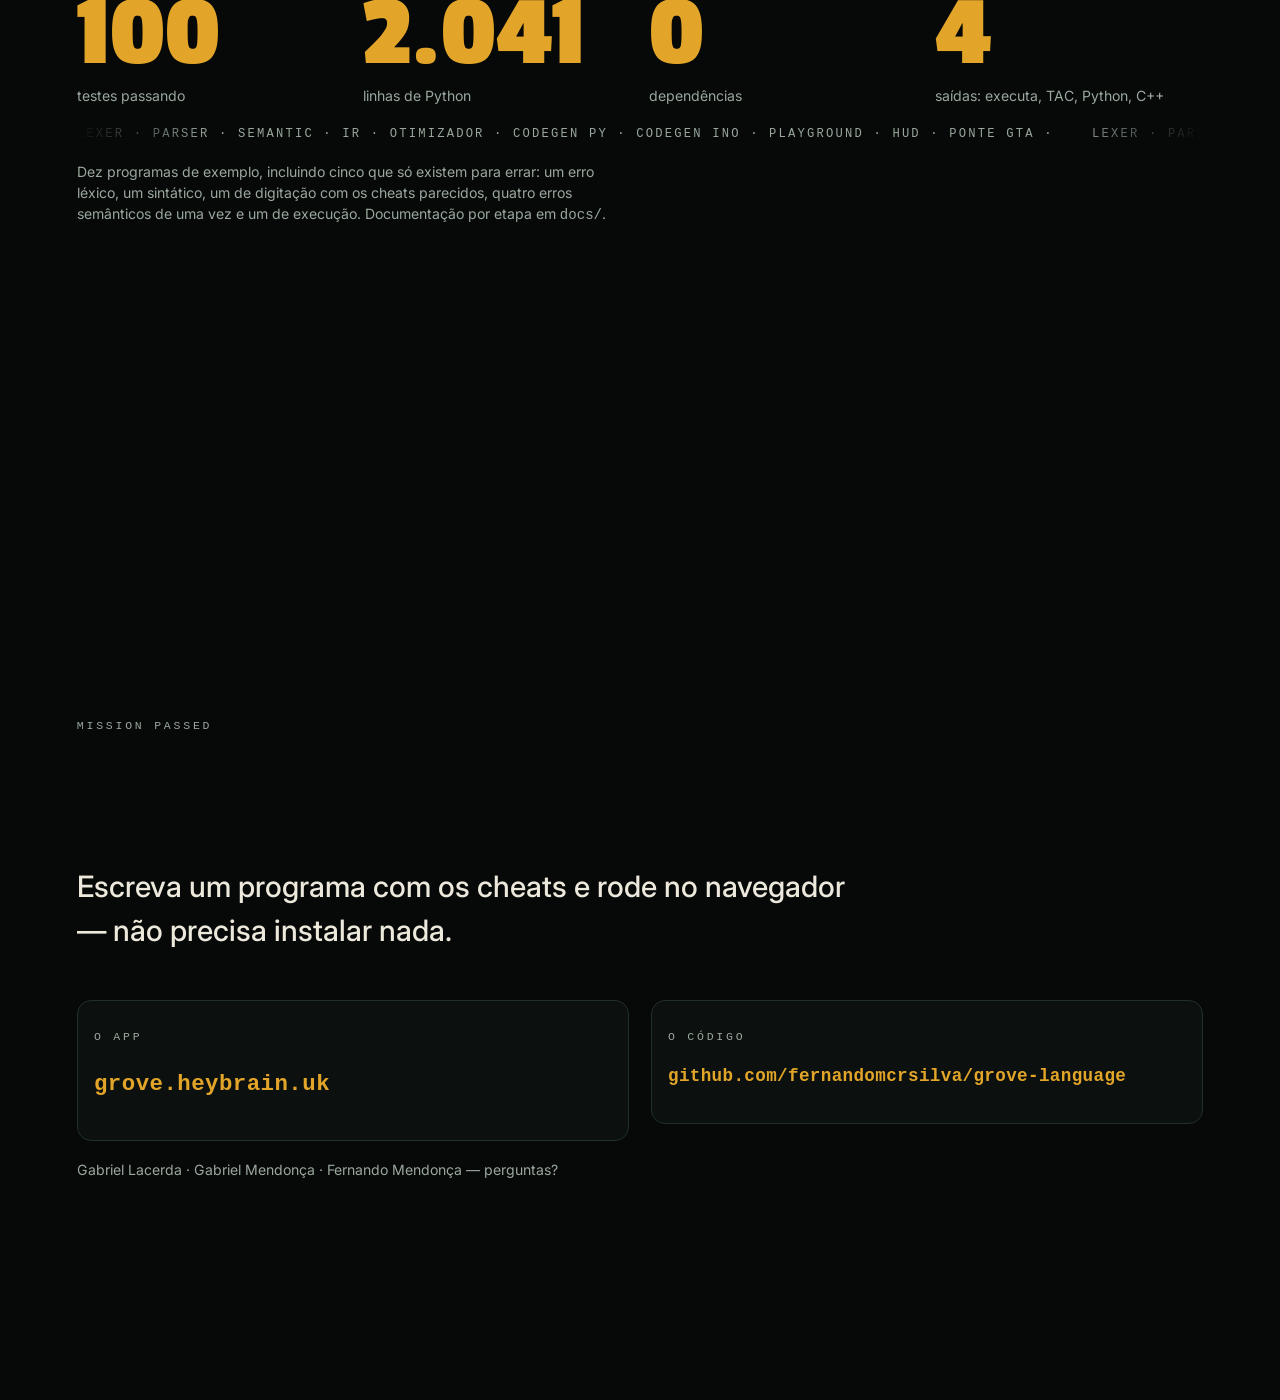
==== commit 1d2ddf7d: "apresentação: 18 slides viram 14 Fora os quatro que não carregam conteúdo próprio:  - 'Por que cheat" ====
--- a/docs/apresentacao.html
+++ b/docs/apresentacao.html
@@ -276,21 +276,9 @@
   <p class="nota" data-anim style="--i:9; margin-top:var(--gap)">Gabriel Lacerda · Gabriel Mendonça · Fernando Mendonça</p>
 </section>
 
-<!-- 2 — por que cheats -->
-<section id="s2" class="slide" aria-label="Por que cheats">
-  <p class="marca" data-anim style="--i:0"><b>01</b> · a ideia</p>
-  <h2 data-anim="cortina" style="--i:1">Todo mundo já digitou isto</h2>
-  <p class="cheat" data-anim="zoom" style="--i:2; font-size:clamp(2rem,6.8vw,4.6rem); line-height:1">HESOYAM<span class="cursor">_</span></p>
-  <ul data-anim style="--i:3; margin-top:var(--gap); max-width:58ch">
-    <li><span class="pino ouro">1</span><span><b>Vocabulário que o público conhece</b>Ninguém precisa decorar palavra nova: o cheat já está na memória de quem jogou.</span></li>
-    <li><span class="pino ouro">2</span><span><b>Cada cheat combina com o que faz</b><span class="cheat">KANGAROO</span> pula de novo e vira o laço; <span class="cheat">GOODBYECRUELWORLD</span> mata o CJ e vira o <code>break</code>.</span></li>
-    <li><span class="pino ouro">3</span><span><b>O tema não dá desconto</b>Léxico, sintático, semântico, código intermediário e geração de código: o pipeline inteiro, do mesmo jeito.</span></li>
-  </ul>
-</section>
-
-<!-- 3 — as dez palavras -->
-<section id="s3" class="slide" aria-label="As dez palavras reservadas">
-  <p class="marca" data-anim style="--i:0"><b>02</b> · a linguagem</p>
+<!-- 2 — as dez palavras -->
+<section id="s2" class="slide" aria-label="As dez palavras reservadas">
+  <p class="marca" data-anim style="--i:0"><b>01</b> · a linguagem</p>
   <h2 data-anim="cortina" style="--i:1">Dez palavras reservadas</h2>
   <div class="cheats" style="margin-bottom:var(--gap)">
     <div data-anim="esquerda" style="--i:2"><span class="cheat">HESOYAM</span><span class="sig">declara variável</span></div>
@@ -307,9 +295,9 @@
   <p class="nota" data-anim style="--i:7">O resto é sintaxe estilo C: <code>{ }</code> delimita bloco, <code>;</code> termina instrução, <code>( )</code> agrupa, <code>! &amp;&amp; ||</code> são os lógicos. Três tipos: inteiro, string e booleano, sem conversão implícita.</p>
 </section>
 
-<!-- 4 — um programa -->
-<section id="s4" class="slide" aria-label="Um programa em Grove">
-  <p class="marca" data-anim style="--i:0"><b>03</b> · um programa</p>
+<!-- 3 — um programa -->
+<section id="s3" class="slide" aria-label="Um programa em Grove">
+  <p class="marca" data-anim style="--i:0"><b>02</b> · um programa</p>
   <h2 data-anim="cortina" style="--i:1">Fatorial de 5</h2>
   <div class="duas">
     <div class="painel" data-anim="esquerda" style="--i:2">
@@ -332,16 +320,9 @@
   </div>
 </section>
 
-<!-- 5 — divisor: o pipeline -->
-<section id="s5" class="slide divisor" aria-label="Seção: o compilador">
-  <p class="conta" data-anim="zoom" style="--i:0">I</p>
-  <h2 data-anim="cortina" style="--i:1">O compilador</h2>
-  <p class="sub" data-anim style="--i:2">Cinco etapas, um arquivo cada, 2.041 linhas de Python e nenhuma dependência.</p>
-</section>
-
-<!-- 6 — pipeline -->
-<section id="s6" class="slide" aria-label="Pipeline">
-  <p class="marca" data-anim style="--i:0"><b>04</b> · pipeline</p>
+<!-- 4 — pipeline -->
+<section id="s4" class="slide" aria-label="Pipeline">
+  <p class="marca" data-anim style="--i:0"><b>03</b> · pipeline</p>
   <h2 data-anim="cortina" style="--i:1">Do texto a quatro saídas</h2>
   <svg class="fig" viewBox="0 0 1000 330" role="img" aria-label="Diagrama: texto .cj passa por léxico, sintático e semântico; da AST anotada saem interpretador, TAC, Python e Arduino">
     <rect class="caixa" x="2" y="136" width="146" height="58" data-anim="esquerda" style="--i:2"/>
@@ -390,9 +371,9 @@
   <p class="nota" data-anim style="--i:13; margin-top:var(--gap)">As flags param o compilador em qualquer etapa: <code>--tokens</code>, <code>--ast</code>, <code>--simbolos</code>, <code>--ir</code>. E combinam entre si.</p>
 </section>
 
-<!-- 7 — léxico -->
-<section id="s7" class="slide" aria-label="Análise léxica">
-  <p class="marca" data-anim style="--i:0"><b>05</b> · etapa 1</p>
+<!-- 5 — léxico -->
+<section id="s5" class="slide" aria-label="Análise léxica">
+  <p class="marca" data-anim style="--i:0"><b>04</b> · etapa 1</p>
   <h2 data-anim="cortina" style="--i:1">Léxico: texto vira tokens</h2>
   <div class="duas larga-esq">
     <div class="painel" data-anim="esquerda" style="--i:2">
@@ -415,9 +396,9 @@
   </div>
 </section>
 
-<!-- 8 — sintático -->
-<section id="s8" class="slide" aria-label="Análise sintática">
-  <p class="marca" data-anim style="--i:0"><b>06</b> · etapa 2</p>
+<!-- 6 — sintático -->
+<section id="s6" class="slide" aria-label="Análise sintática">
+  <p class="marca" data-anim style="--i:0"><b>05</b> · etapa 2</p>
   <h2 data-anim="cortina" style="--i:1">Sintático: tokens viram AST</h2>
   <div class="duas larga-esq">
     <div class="painel" data-anim="esquerda" style="--i:2">
@@ -441,9 +422,9 @@
   </div>
 </section>
 
-<!-- 9 — semântico -->
-<section id="s9" class="slide" aria-label="Análise semântica">
-  <p class="marca" data-anim style="--i:0"><b>07</b> · etapa 3</p>
+<!-- 7 — semântico -->
+<section id="s7" class="slide" aria-label="Análise semântica">
+  <p class="marca" data-anim style="--i:0"><b>06</b> · etapa 3</p>
   <h2 data-anim="cortina" style="--i:1">Semântico: a AST anotada</h2>
   <div class="duas larga-esq">
     <div class="painel" data-anim="esquerda" style="--i:2">
@@ -473,9 +454,9 @@
   </div>
 </section>
 
-<!-- 10 — TAC -->
-<section id="s10" class="slide" aria-label="Código intermediário">
-  <p class="marca" data-anim style="--i:0"><b>08</b> · etapa 4</p>
+<!-- 8 — TAC -->
+<section id="s8" class="slide" aria-label="Código intermediário">
+  <p class="marca" data-anim style="--i:0"><b>07</b> · etapa 4</p>
   <h2 data-anim="cortina" style="--i:1">Código de três endereços</h2>
   <div class="duas">
     <div class="painel" data-anim="esquerda" style="--i:2">
@@ -503,9 +484,9 @@
   </div>
 </section>
 
-<!-- 11 — otimização -->
-<section id="s11" class="slide" aria-label="Otimização">
-  <p class="marca" data-anim style="--i:0"><b>09</b> · etapa 4b</p>
+<!-- 9 — otimização -->
+<section id="s9" class="slide" aria-label="Otimização">
+  <p class="marca" data-anim style="--i:0"><b>08</b> · etapa 4b</p>
   <h2 data-anim="cortina" style="--i:1">Treze instruções viram quatro</h2>
   <div class="duas">
     <div data-anim="esquerda" style="--i:2">
@@ -533,9 +514,9 @@
   </div>
 </section>
 
-<!-- 12 — geração de código -->
-<section id="s12" class="slide" aria-label="Geração de código">
-  <p class="marca" data-anim style="--i:0"><b>10</b> · etapa 5</p>
+<!-- 10 — geração de código -->
+<section id="s10" class="slide" aria-label="Geração de código">
+  <p class="marca" data-anim style="--i:0"><b>09</b> · etapa 5</p>
   <h2 data-anim="cortina" style="--i:1">Duas linguagens de saída</h2>
   <div class="duas">
     <div data-anim="esquerda" style="--i:2">
@@ -570,16 +551,9 @@
   </div>
 </section>
 
-<!-- 13 — divisor: fora do terminal -->
-<section id="s13" class="slide divisor" aria-label="Seção: fora do terminal">
-  <p class="conta" data-anim="zoom" style="--i:0">II</p>
-  <h2 data-anim="cortina" style="--i:1">Fora do terminal</h2>
-  <p class="sub" data-anim style="--i:2">O mesmo compilador rodando no navegador, numa protoboard e ligado ao jogo.</p>
-</section>
-
-<!-- 14 — grove online -->
-<section id="s14" class="slide" aria-label="Grove Online">
-  <p class="marca" data-anim style="--i:0"><b>11</b> · no navegador</p>
+<!-- 11 — grove online -->
+<section id="s11" class="slide" aria-label="Grove Online">
+  <p class="marca" data-anim style="--i:0"><b>10</b> · no navegador</p>
   <h2 data-anim="cortina" style="--i:1">Grove Online</h2>
   <div class="duas larga-esq">
     <ul data-anim="esquerda" style="--i:2">
@@ -604,37 +578,9 @@
   </div>
 </section>
 
-<!-- 15 — HUD físico -->
-<section id="s15" class="slide" aria-label="O HUD na bancada">
-  <p class="marca" data-anim style="--i:0"><b>12</b> · na bancada</p>
-  <h2 data-anim="cortina" style="--i:1">Seis estrelas e um giroflex</h2>
-  <div class="duas larga-esq">
-    <div data-anim="esquerda" style="--i:2">
-      <svg class="fig" viewBox="0 0 520 170" role="img" aria-label="Seis LEDs de estrela e o giroflex na protoboard">
-        <g>
-          <path class="estrela on" style="--i:0" transform="translate(4,30) scale(2.6)" d="M12 2.4l2.9 6.2 6.8.8-5 4.7 1.3 6.7L12 17.7 5.9 20.8l1.3-6.7-5-4.7 6.8-.8z"/>
-          <path class="estrela on" style="--i:1" transform="translate(74,30) scale(2.6)" d="M12 2.4l2.9 6.2 6.8.8-5 4.7 1.3 6.7L12 17.7 5.9 20.8l1.3-6.7-5-4.7 6.8-.8z"/>
-          <path class="estrela on" style="--i:2" transform="translate(144,30) scale(2.6)" d="M12 2.4l2.9 6.2 6.8.8-5 4.7 1.3 6.7L12 17.7 5.9 20.8l1.3-6.7-5-4.7 6.8-.8z"/>
-          <path class="estrela" transform="translate(214,30) scale(2.6)" d="M12 2.4l2.9 6.2 6.8.8-5 4.7 1.3 6.7L12 17.7 5.9 20.8l1.3-6.7-5-4.7 6.8-.8z"/>
-          <path class="estrela" transform="translate(284,30) scale(2.6)" d="M12 2.4l2.9 6.2 6.8.8-5 4.7 1.3 6.7L12 17.7 5.9 20.8l1.3-6.7-5-4.7 6.8-.8z"/>
-          <path class="estrela" transform="translate(354,30) scale(2.6)" d="M12 2.4l2.9 6.2 6.8.8-5 4.7 1.3 6.7L12 17.7 5.9 20.8l1.3-6.7-5-4.7 6.8-.8z"/>
-          <circle class="luz" cx="470" cy="62" r="26" fill="#79a6f2"/>
-          <text class="rot" x="470" y="124" text-anchor="middle">GIROFLEX</text>
-          <text class="rot" x="112" y="124" text-anchor="middle">NÍVEL DE PROCURADO · 3 ESTRELAS</text>
-        </g>
-      </svg>
-    </div>
-    <ul data-anim="direita" style="--i:3">
-      <li><span class="pino">◆</span><span><b>Arduino Mega 2560</b>O <code>.cj</code> compilado para C++, gravado com <code>arduino-cli</code>. Seis LEDs de estrela mais o giroflex azul e vermelho.</span></li>
-      <li><span class="pino">◆</span><span><b>Mais estrelas, mais rápido</b>O nível de procurado controla a frequência: uma estrela pisca devagar, seis é alarme.</span></li>
-      <li><span class="pino">◆</span><span><b>Simulado antes de soldar</b>Circuito em SPICE e teste no Wokwi; o teste roda o programa contra um <code>Arduino.h</code> falso, sem placa.</span></li>
-    </ul>
-  </div>
-</section>
-
-<!-- 16 — a ponte com o GTA -->
-<section id="s16" class="slide" aria-label="O GTA acendendo os LEDs">
-  <p class="marca" data-anim style="--i:0"><b>13</b> · a volta completa</p>
+<!-- 12 — a ponte com o GTA -->
+<section id="s12" class="slide" aria-label="O GTA acendendo os LEDs">
+  <p class="marca" data-anim style="--i:0"><b>11</b> · a volta completa</p>
   <h2 data-anim="cortina" style="--i:1">O jogo acendendo os LEDs</h2>
   <svg class="fig" viewBox="0 0 1000 220" role="img" aria-label="Do script CLEO dentro do GTA, pela ponte em Python, até o Mega 2560">
     <rect class="caixa ouro" x="2" y="60" width="250" height="90" data-anim="esquerda" style="--i:2"/>
@@ -666,12 +612,12 @@
   </div>
 </section>
 
-<!-- 17 — números -->
-<section id="s17" class="slide" aria-label="Números do projeto">
-  <p class="marca" data-anim style="--i:0"><b>14</b> · o que está pronto</p>
+<!-- 13 — números -->
+<section id="s13" class="slide" aria-label="Números do projeto">
+  <p class="marca" data-anim style="--i:0"><b>12</b> · o que está pronto</p>
   <h2 data-anim="cortina" style="--i:1">O projeto em números</h2>
   <div class="numeros">
-    <div data-anim="zoom" style="--i:2"><b data-conta="93">93</b><span>testes passando</span></div>
+    <div data-anim="zoom" style="--i:2"><b data-conta="100">100</b><span>testes passando</span></div>
     <div data-anim="zoom" style="--i:3"><b data-conta="2041">2041</b><span>linhas de Python</span></div>
     <div data-anim="zoom" style="--i:4"><b data-conta="0">0</b><span>dependências</span></div>
     <div data-anim="zoom" style="--i:5"><b data-conta="4">4</b><span>saídas: executa, TAC, Python, C++</span></div>
@@ -682,8 +628,8 @@
   <p class="nota" data-anim style="--i:7; margin-top:var(--gap)">Dez programas de exemplo, incluindo cinco que só existem para errar: um erro léxico, um sintático, um de digitação com os cheats parecidos, quatro erros semânticos de uma vez e um de execução. Documentação por etapa em <code>docs/</code>.</p>
 </section>
 
-<!-- 18 — encerramento -->
-<section id="s18" class="slide" aria-label="Encerramento">
+<!-- 14 — encerramento -->
+<section id="s14" class="slide" aria-label="Encerramento">
   <p class="marca" data-anim style="--i:0">mission passed</p>
   <h2 data-anim="cortina" style="--i:1; color:var(--dinheiro)">Respeito +<span data-conta="250000">250.000</span></h2>
   <p class="sub" data-anim style="--i:2">Escreva um programa com os cheats e rode no navegador — não precisa instalar nada.</p>
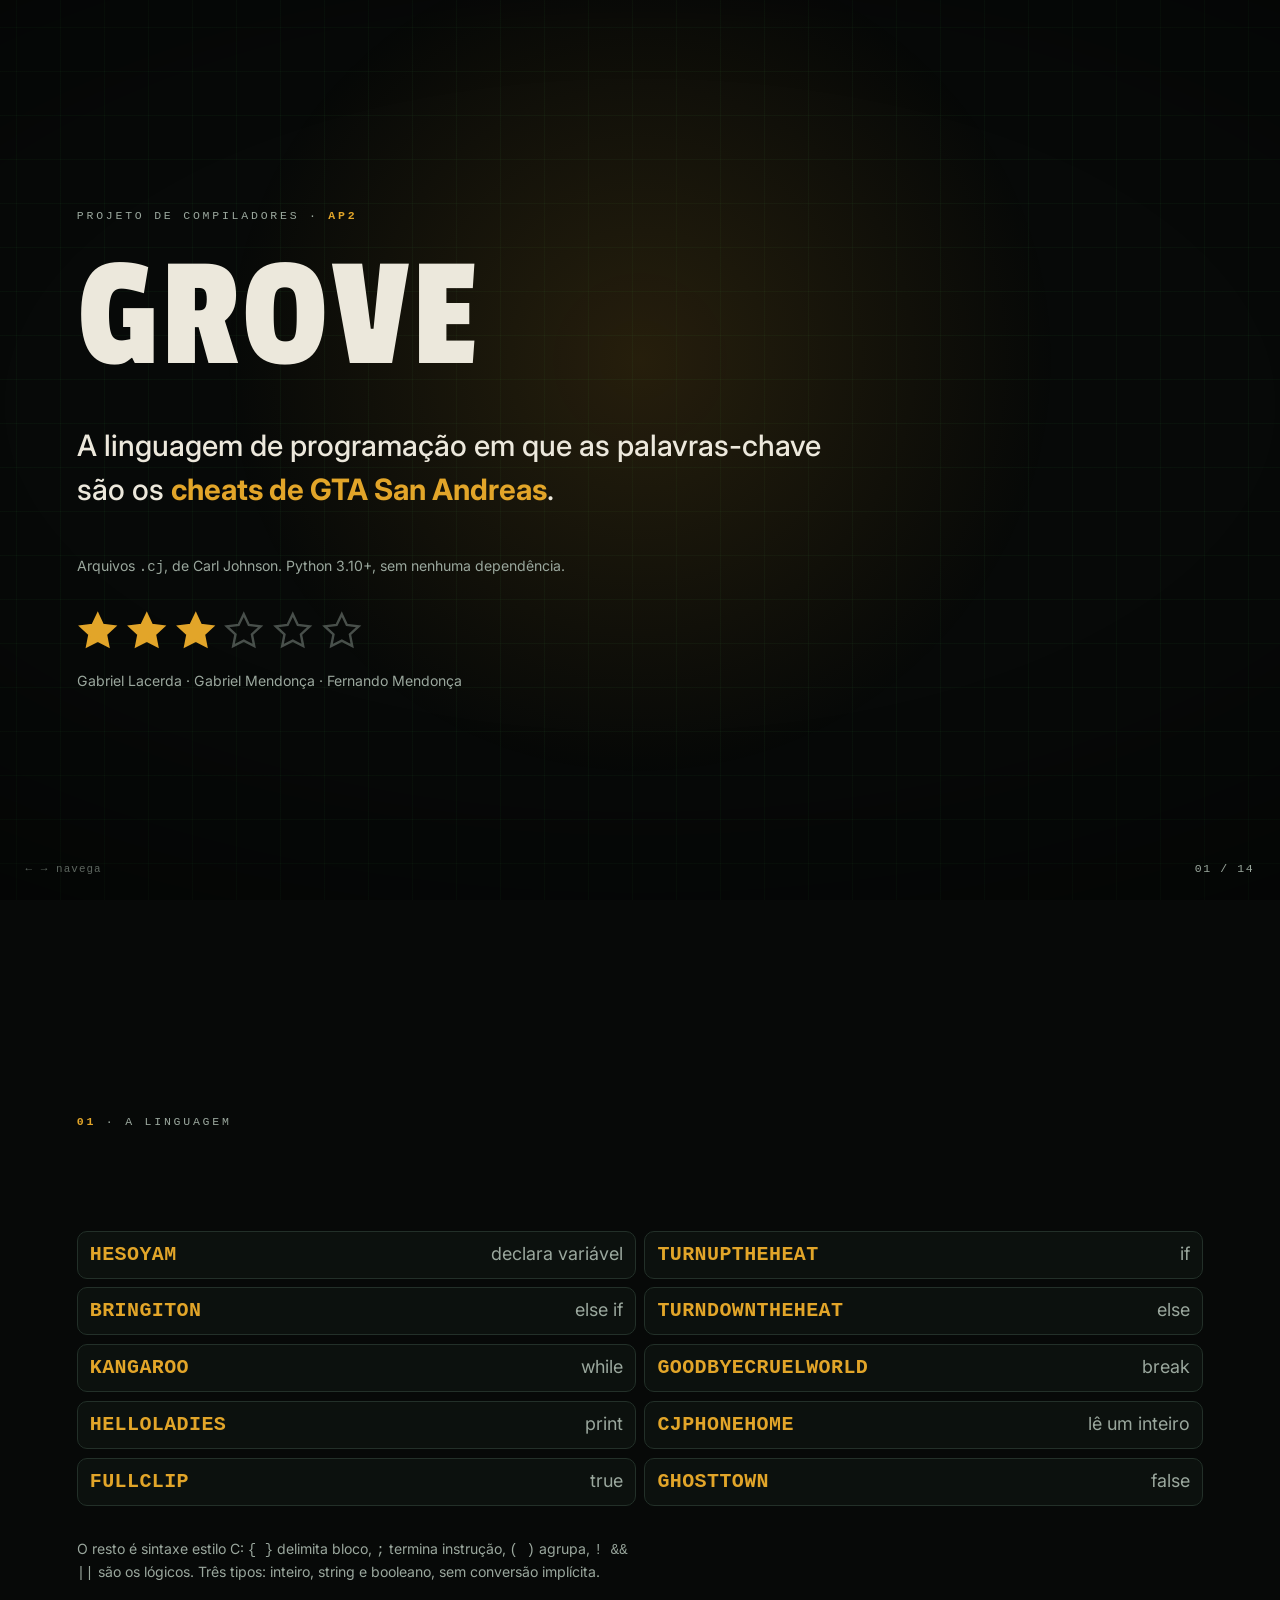
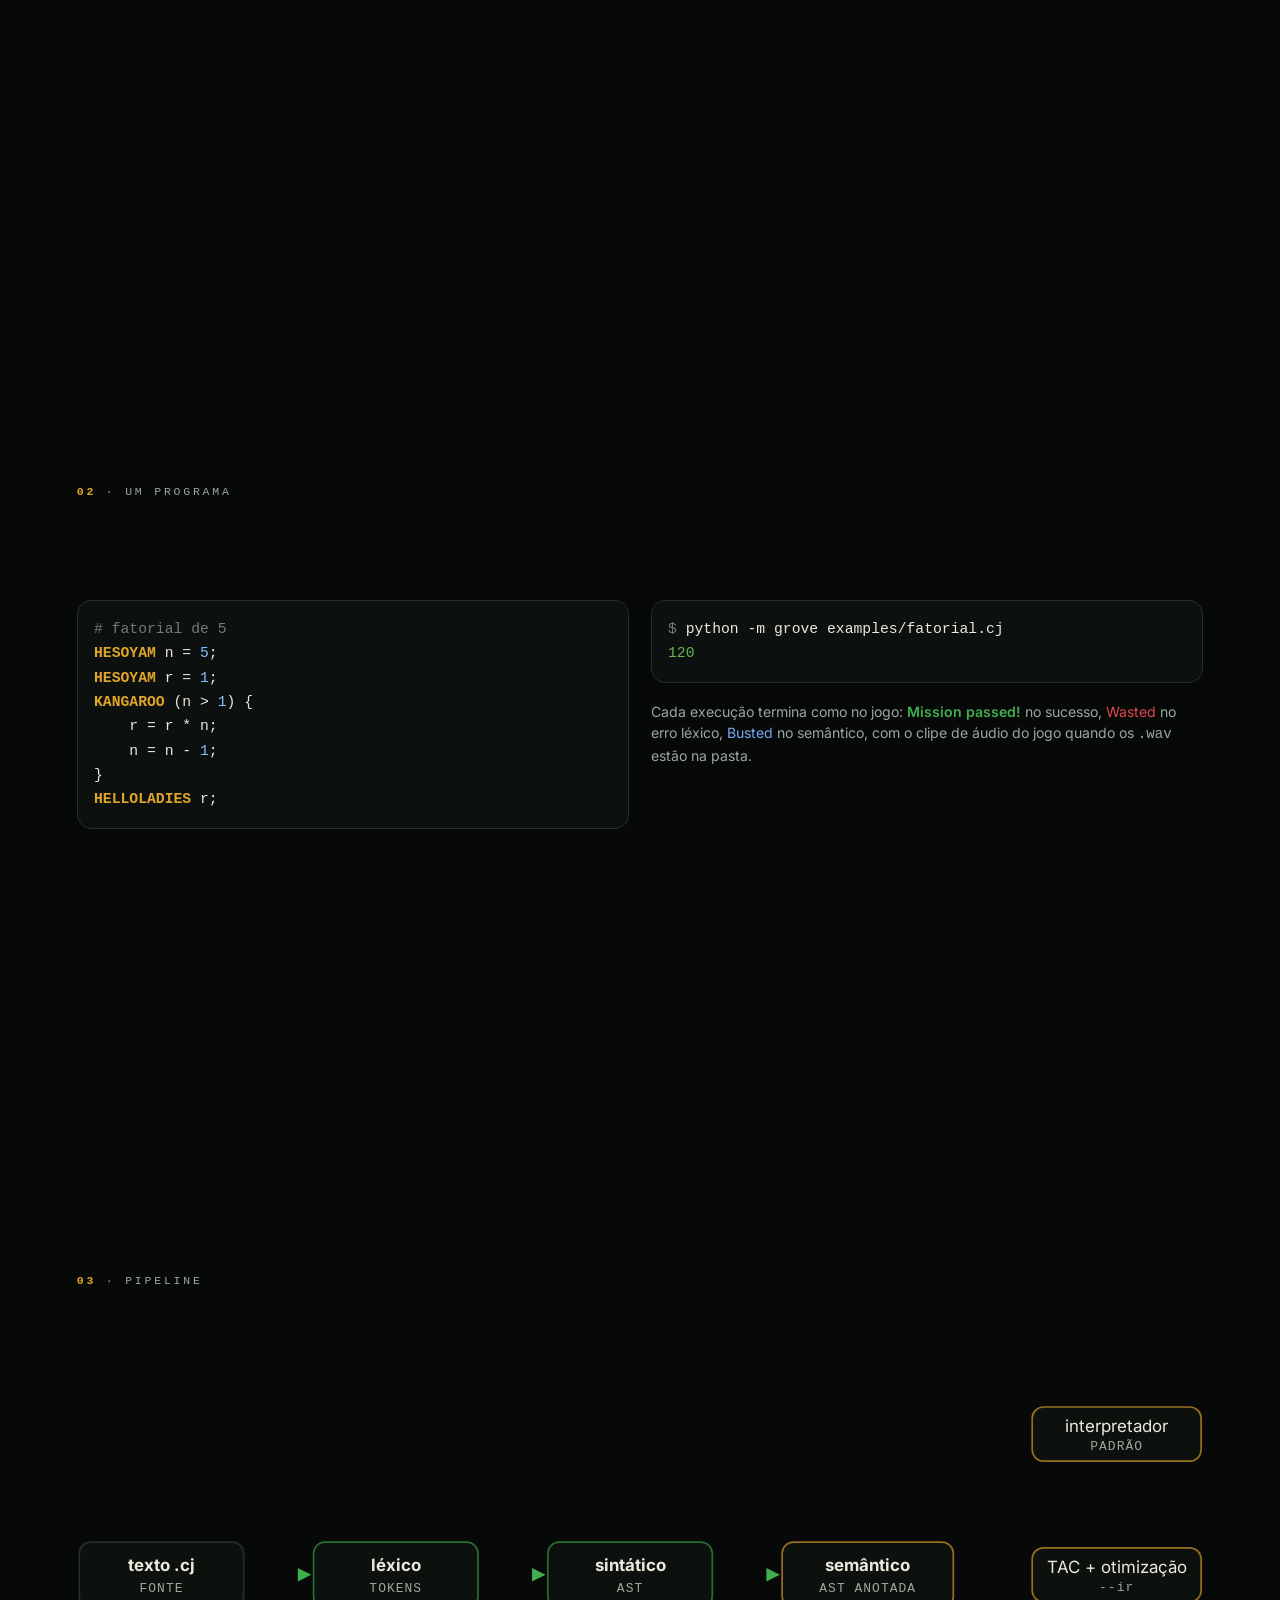
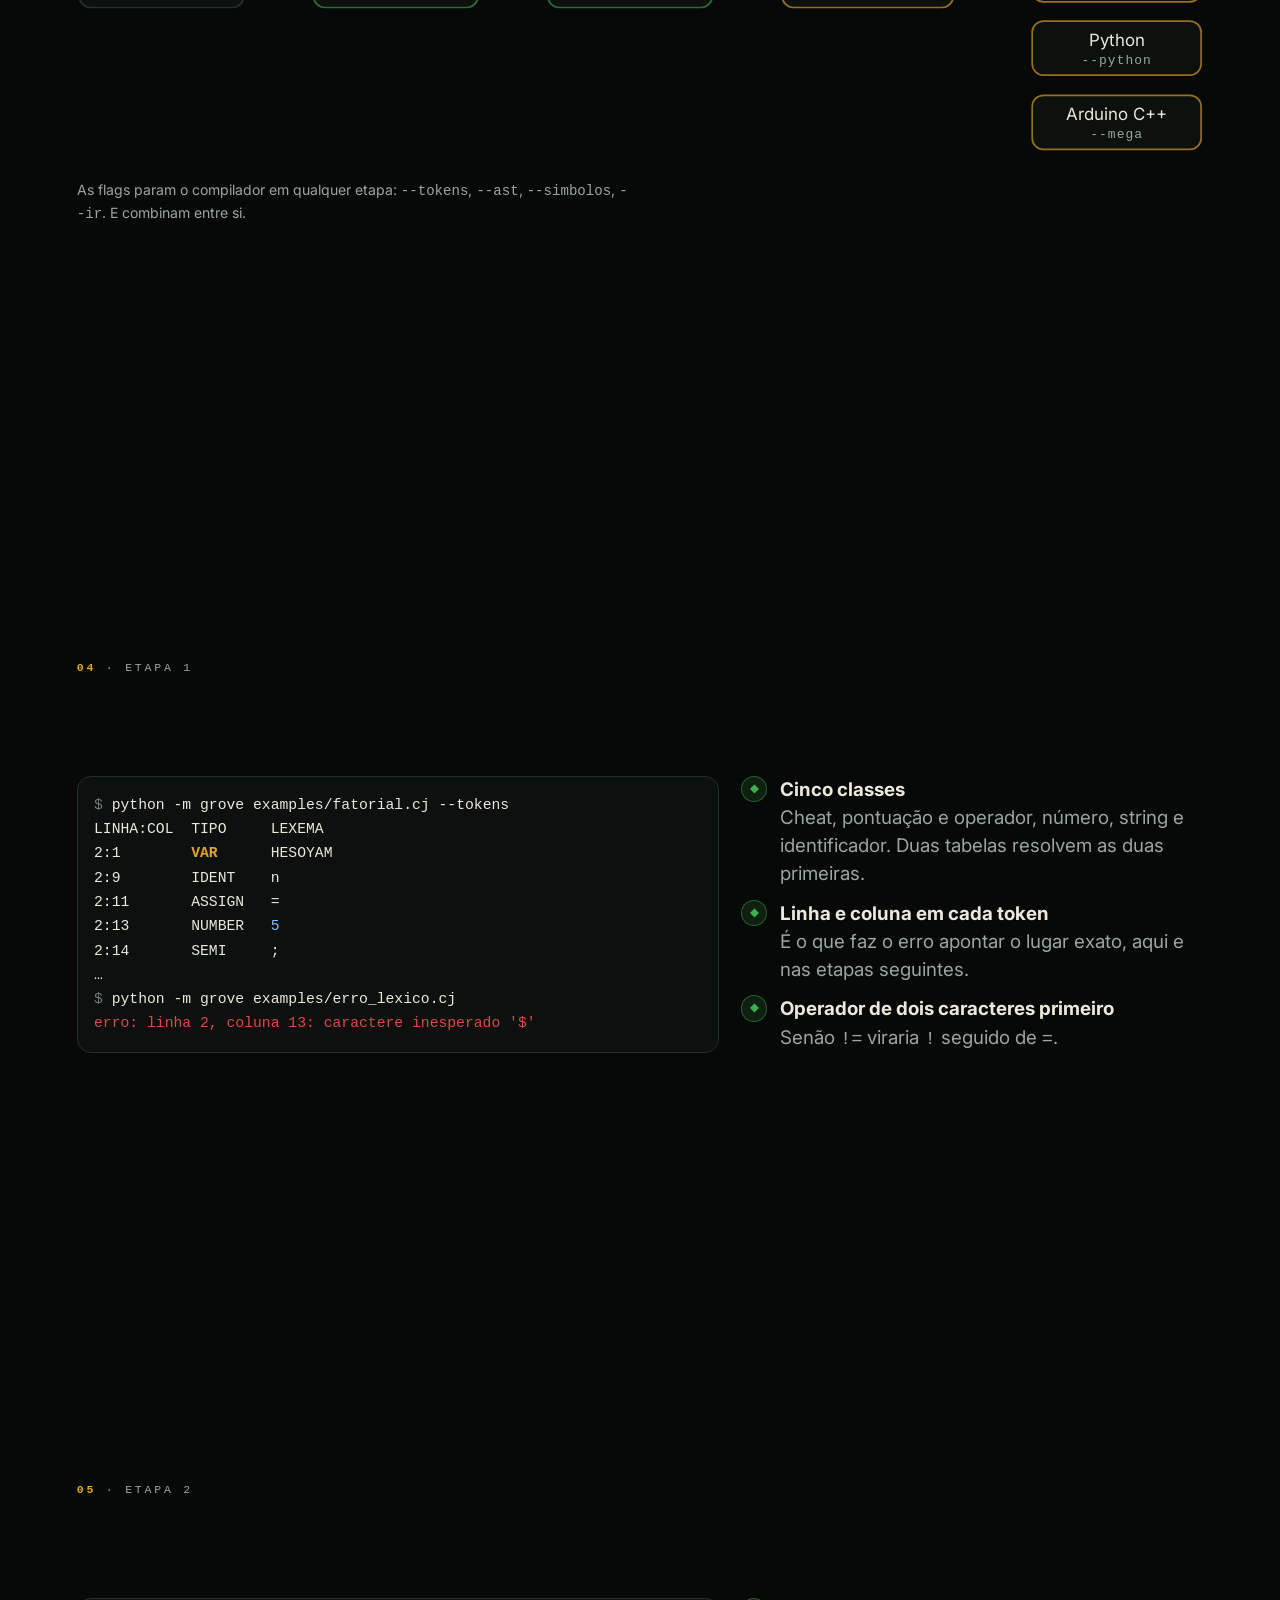
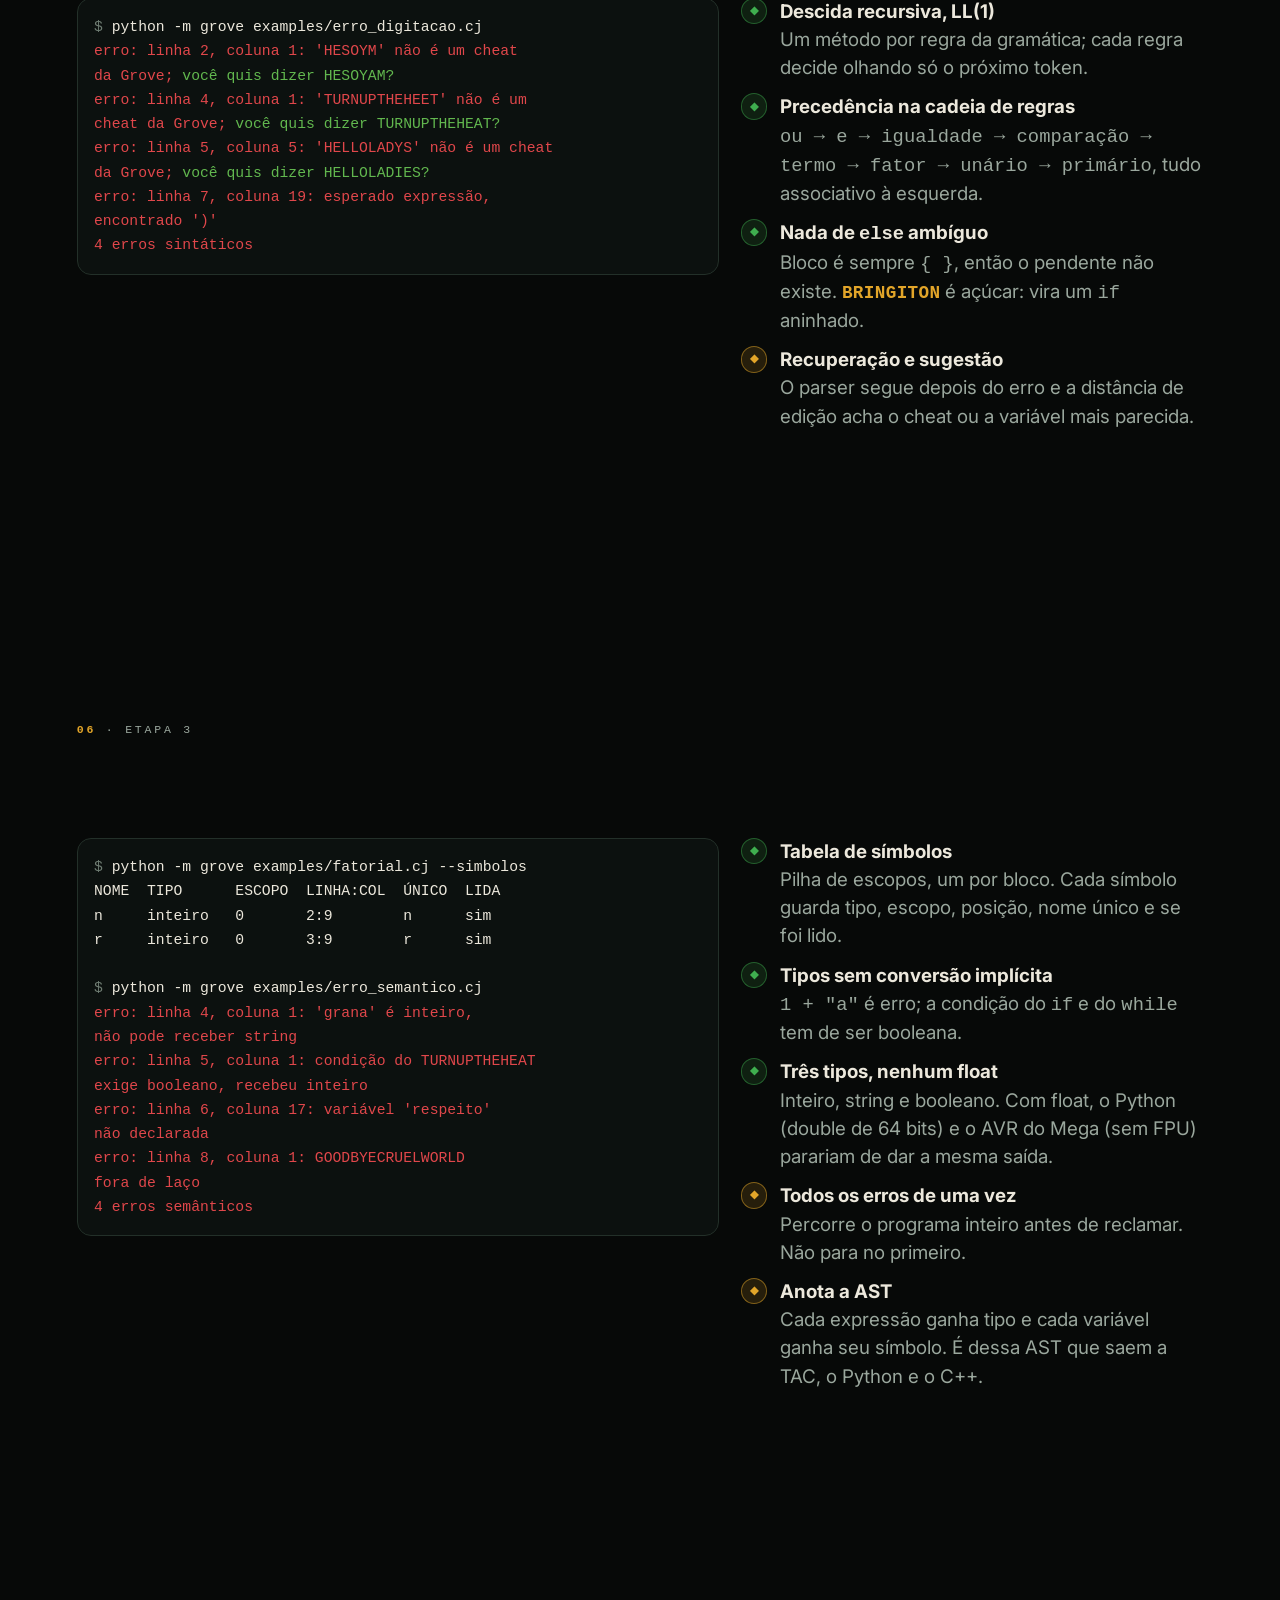
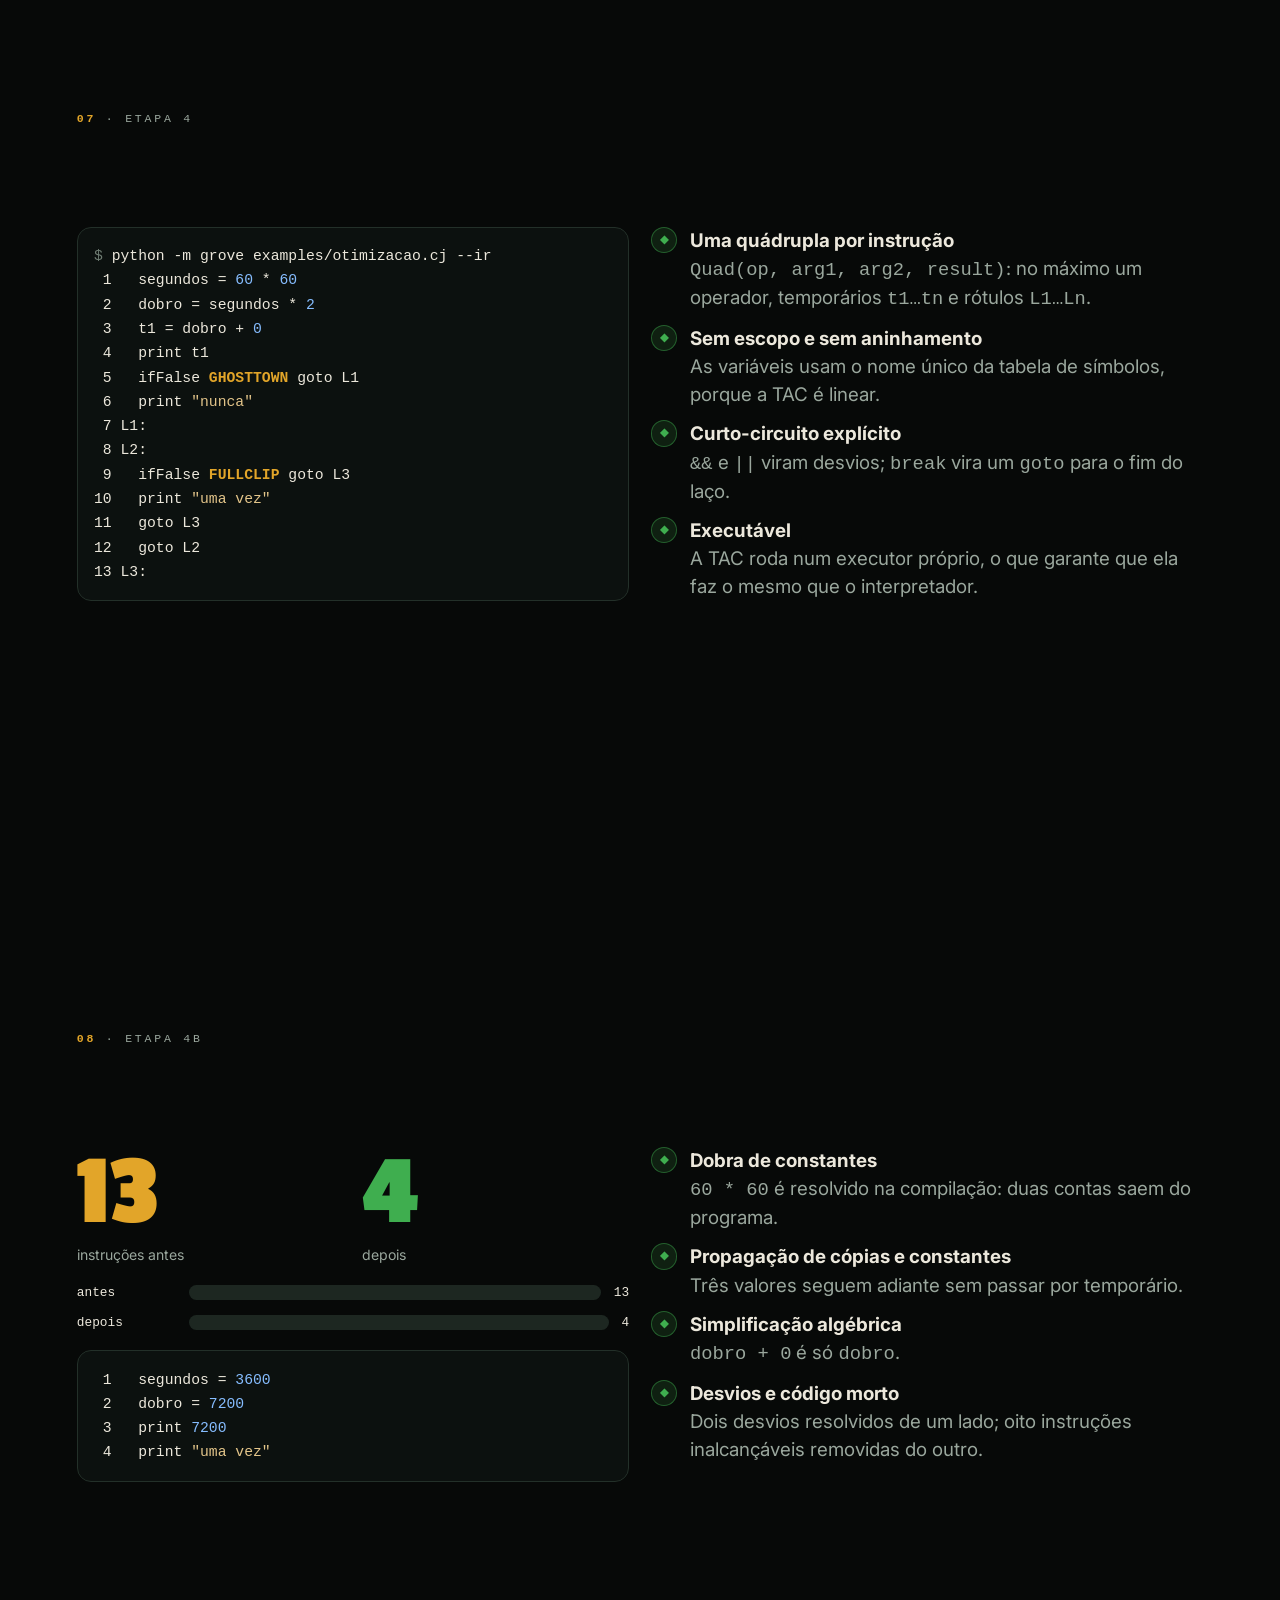
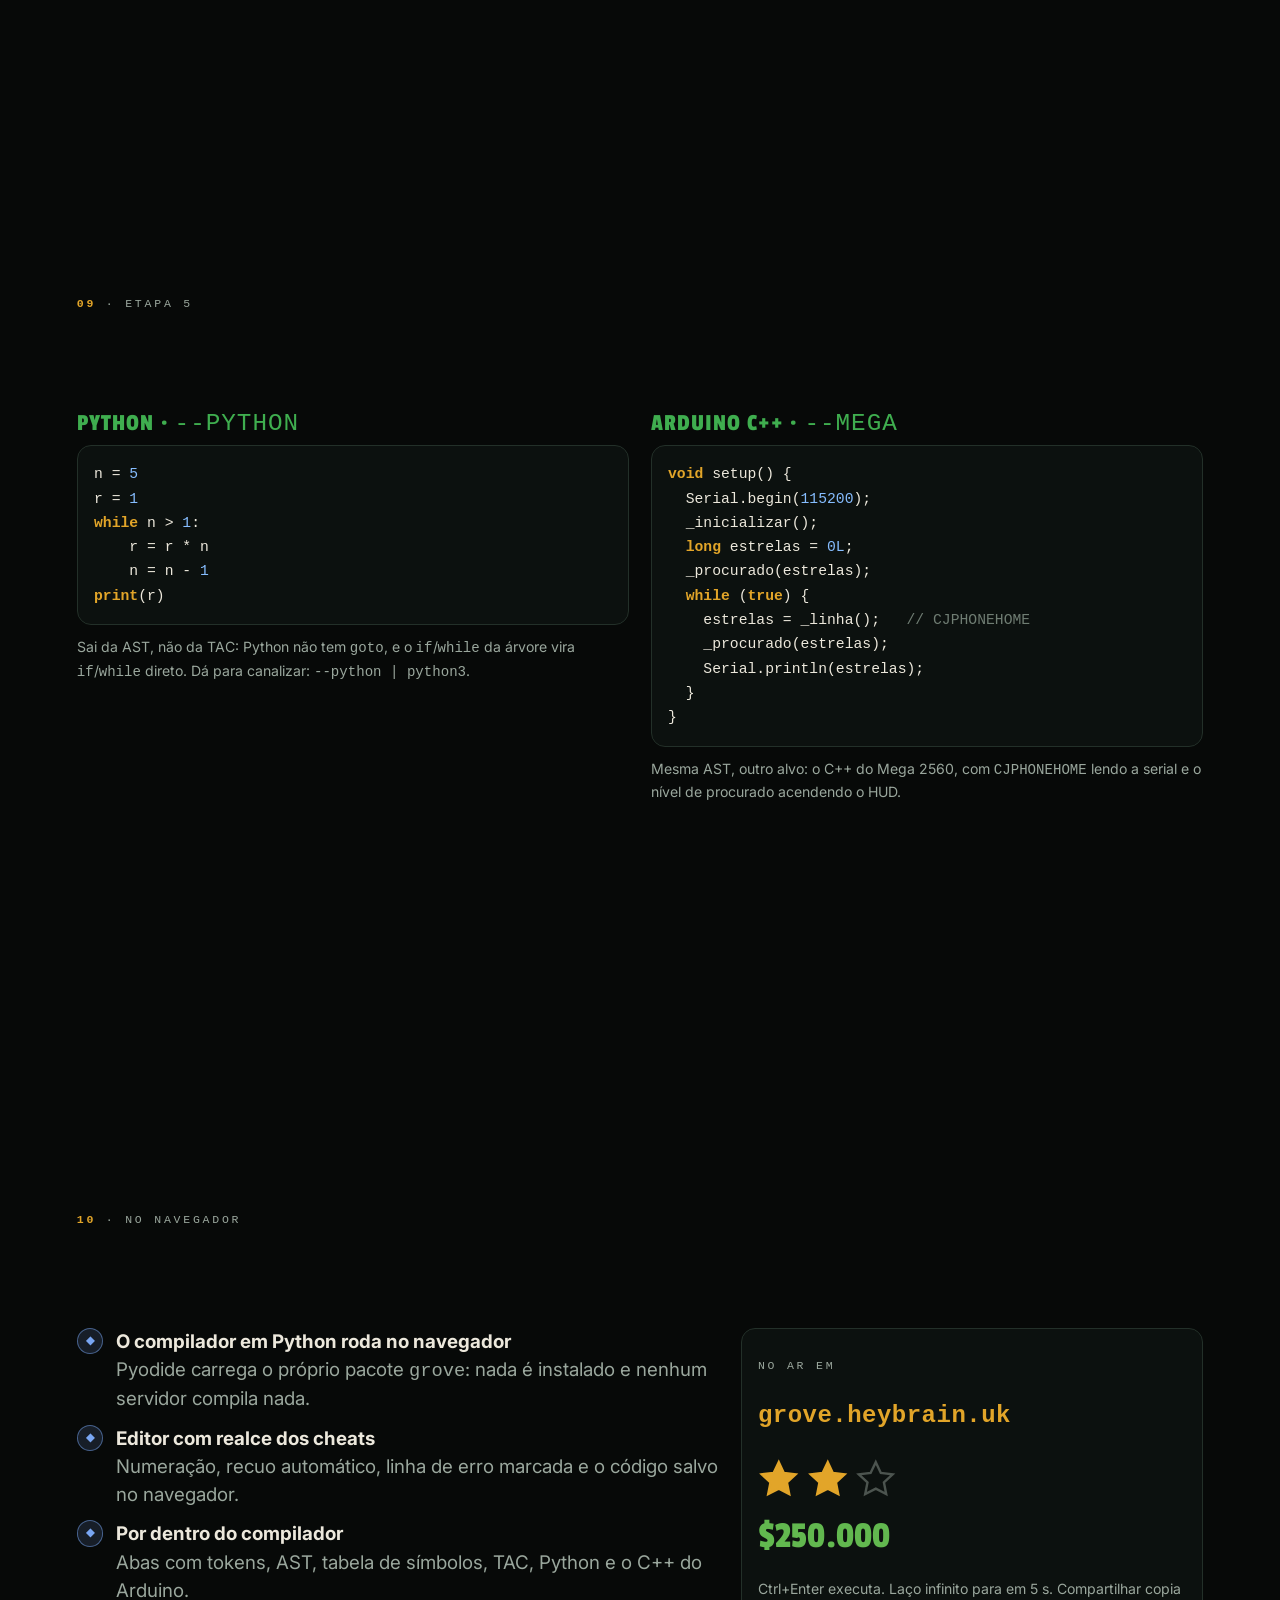
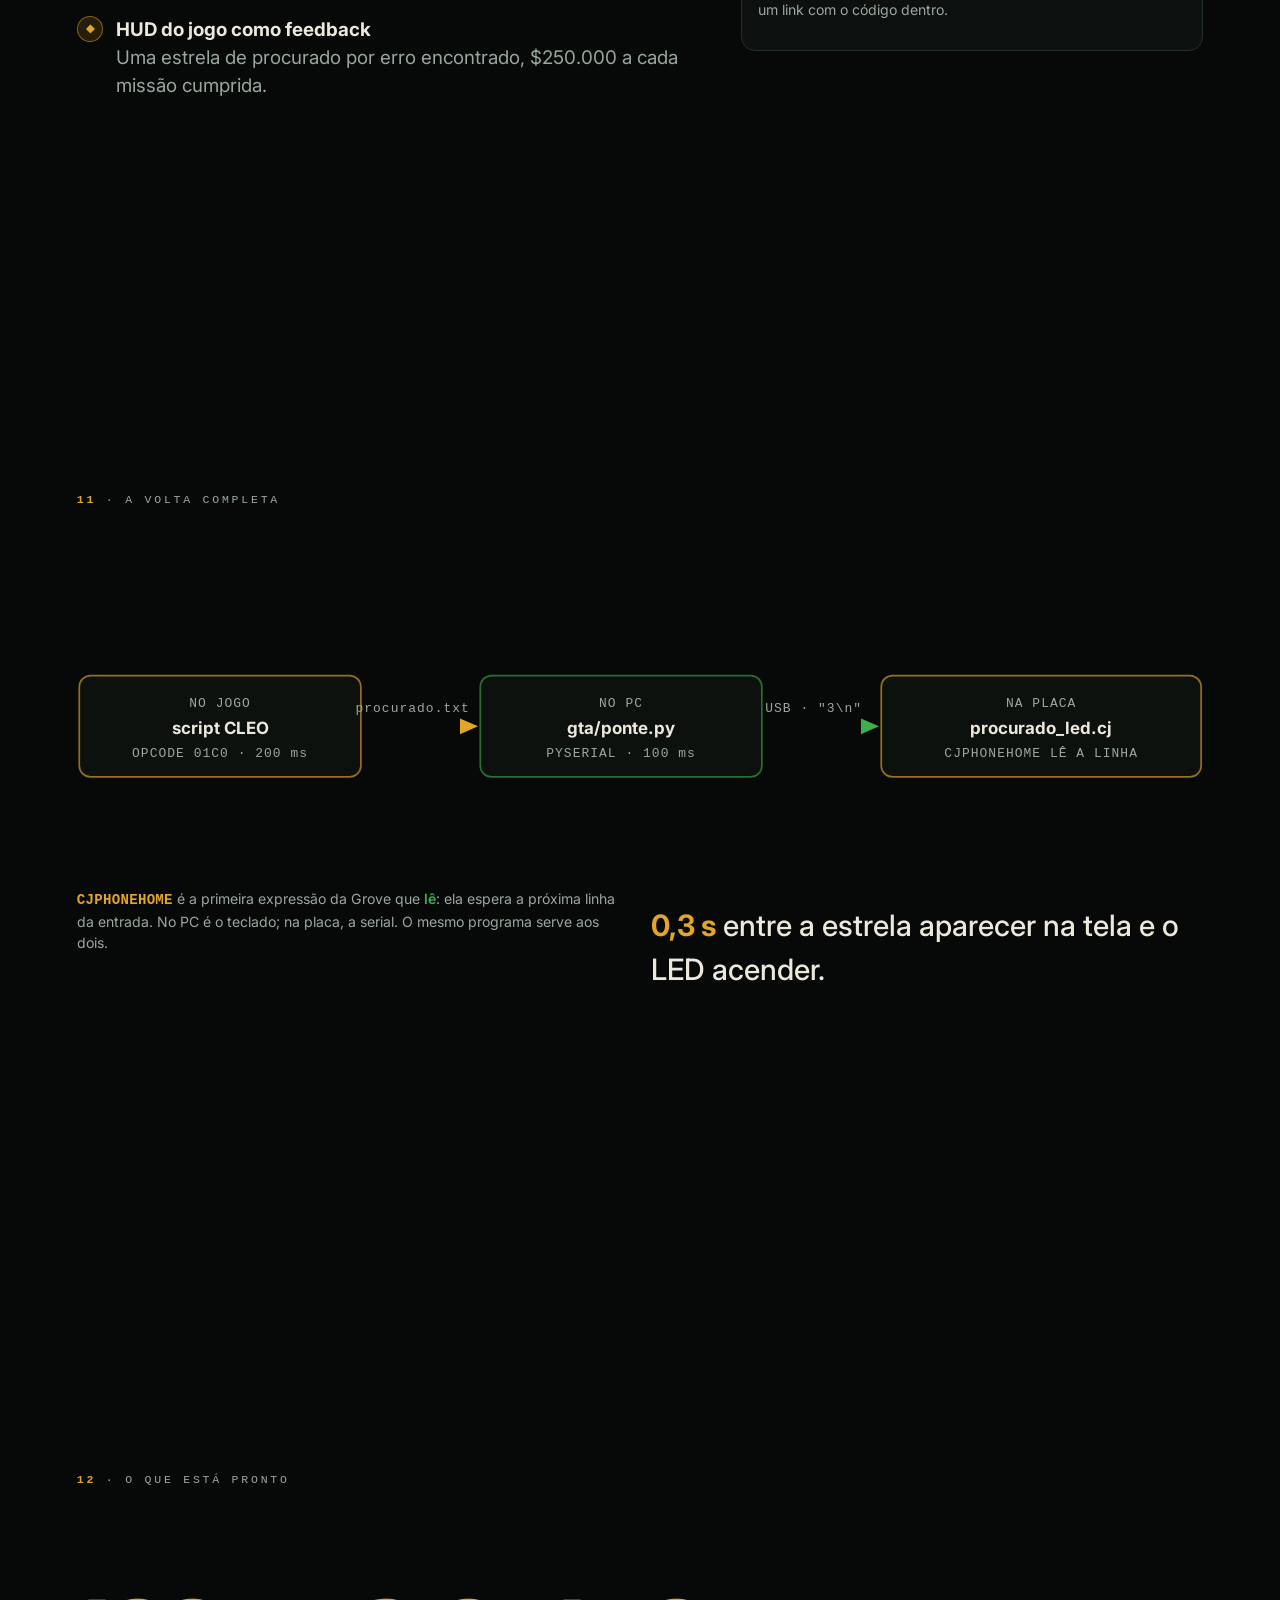
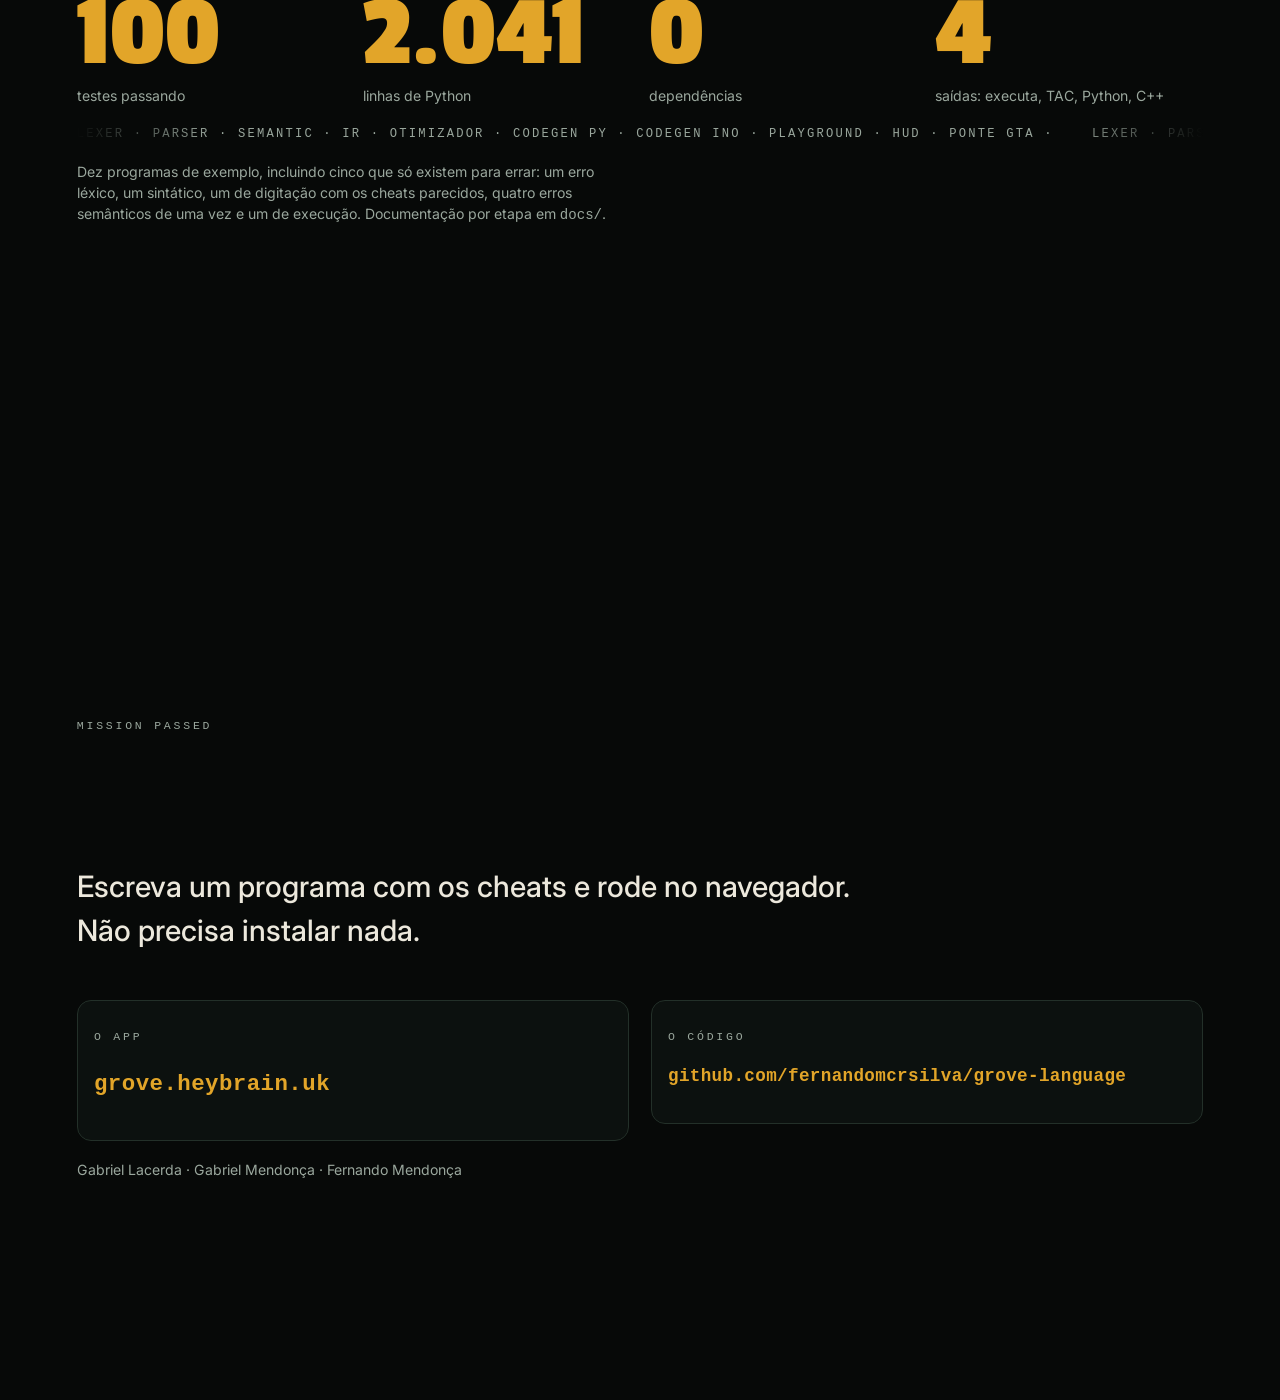
==== commit 1daa18e6: "apresentação: sem o 'perguntas?' e sem travessão O rodapé do encerramento fica só com os três nomes." ====
--- a/docs/apresentacao.html
+++ b/docs/apresentacao.html
@@ -3,7 +3,7 @@
 <head>
 <meta charset="utf-8">
 <meta name="viewport" content="width=device-width, initial-scale=1">
-<title>Grove — apresentação</title>
+<title>Grove · apresentação</title>
 <meta name="description" content="Grove: linguagem de programação cujas palavras-chave são os cheats de GTA San Andreas. Apresentação do projeto de Compiladores.">
 <script>document.documentElement.classList.add('js');</script>
 <link rel="preconnect" href="https://fonts.googleapis.com">
@@ -315,7 +315,7 @@
 <pre><span class="c">$</span> python -m grove examples/fatorial.cj
 <span class="g">120</span></pre>
       </div>
-      <p class="nota" style="margin-top:var(--gap)">Cada execução termina como no jogo: <em>Mission passed!</em> no sucesso, <span style="color:var(--vermelho)">Wasted</span> no erro léxico, <span style="color:var(--policia)">Busted</span> no semântico — com o clipe de áudio do jogo, quando os <code>.wav</code> estão na pasta.</p>
+      <p class="nota" style="margin-top:var(--gap)">Cada execução termina como no jogo: <em>Mission passed!</em> no sucesso, <span style="color:var(--vermelho)">Wasted</span> no erro léxico, <span style="color:var(--policia)">Busted</span> no semântico, com o clipe de áudio do jogo quando os <code>.wav</code> estão na pasta.</p>
     </div>
   </div>
 </section>
@@ -389,7 +389,7 @@
 <span class="r">erro: linha 2, coluna 13: caractere inesperado '$'</span></pre>
     </div>
     <ul data-anim="direita" style="--i:3">
-      <li><span class="pino">◆</span><span><b>Cinco classes</b>Cheat, pontuação e operador, número, string e identificador — duas tabelas resolvem as duas primeiras.</span></li>
+      <li><span class="pino">◆</span><span><b>Cinco classes</b>Cheat, pontuação e operador, número, string e identificador. Duas tabelas resolvem as duas primeiras.</span></li>
       <li><span class="pino">◆</span><span><b>Linha e coluna em cada token</b>É o que faz o erro apontar o lugar exato, aqui e nas etapas seguintes.</span></li>
       <li><span class="pino">◆</span><span><b>Operador de dois caracteres primeiro</b>Senão <code>!=</code> viraria <code>!</code> seguido de <code>=</code>.</span></li>
     </ul>
@@ -448,7 +448,7 @@
       <li><span class="pino">◆</span><span><b>Tabela de símbolos</b>Pilha de escopos, um por bloco. Cada símbolo guarda tipo, escopo, posição, nome único e se foi lido.</span></li>
       <li><span class="pino">◆</span><span><b>Tipos sem conversão implícita</b><code>1 + "a"</code> é erro; a condição do <code>if</code> e do <code>while</code> tem de ser booleana.</span></li>
       <li><span class="pino">◆</span><span><b>Três tipos, nenhum float</b>Inteiro, string e booleano. Com float, o Python (double de 64 bits) e o AVR do Mega (sem FPU) parariam de dar a mesma saída.</span></li>
-      <li><span class="pino ouro">◆</span><span><b>Todos os erros de uma vez</b>Percorre o programa inteiro antes de reclamar — não para no primeiro.</span></li>
+      <li><span class="pino ouro">◆</span><span><b>Todos os erros de uma vez</b>Percorre o programa inteiro antes de reclamar. Não para no primeiro.</span></li>
       <li><span class="pino ouro">◆</span><span><b>Anota a AST</b>Cada expressão ganha tipo e cada variável ganha seu símbolo. É dessa AST que saem a TAC, o Python e o C++.</span></li>
     </ul>
   </div>
@@ -479,7 +479,7 @@
       <li><span class="pino">◆</span><span><b>Uma quádrupla por instrução</b><code>Quad(op, arg1, arg2, result)</code>: no máximo um operador, temporários <code>t1…tn</code> e rótulos <code>L1…Ln</code>.</span></li>
       <li><span class="pino">◆</span><span><b>Sem escopo e sem aninhamento</b>As variáveis usam o nome único da tabela de símbolos, porque a TAC é linear.</span></li>
       <li><span class="pino">◆</span><span><b>Curto-circuito explícito</b><code>&amp;&amp;</code> e <code>||</code> viram desvios; <code>break</code> vira um <code>goto</code> para o fim do laço.</span></li>
-      <li><span class="pino">◆</span><span><b>Executável</b>A TAC roda num executor próprio — é o que garante que ela faz o mesmo que o interpretador.</span></li>
+      <li><span class="pino">◆</span><span><b>Executável</b>A TAC roda num executor próprio, o que garante que ela faz o mesmo que o interpretador.</span></li>
     </ul>
   </div>
 </section>
@@ -632,7 +632,7 @@
 <section id="s14" class="slide" aria-label="Encerramento">
   <p class="marca" data-anim style="--i:0">mission passed</p>
   <h2 data-anim="cortina" style="--i:1; color:var(--dinheiro)">Respeito +<span data-conta="250000">250.000</span></h2>
-  <p class="sub" data-anim style="--i:2">Escreva um programa com os cheats e rode no navegador — não precisa instalar nada.</p>
+  <p class="sub" data-anim style="--i:2">Escreva um programa com os cheats e rode no navegador. Não precisa instalar nada.</p>
   <div class="duas" style="margin-top:var(--gap)">
     <div class="painel" data-anim="esquerda" style="--i:3">
       <p class="marca" style="margin-bottom:.4rem">o app</p>
@@ -643,7 +643,7 @@
       <p class="cheat" style="font-size:clamp(.85rem,1.6vw,1.1rem); word-break:break-all">github.com/fernandomcrsilva/grove-language</p>
     </div>
   </div>
-  <p class="nota" data-anim style="--i:5; margin-top:var(--gap)">Gabriel Lacerda · Gabriel Mendonça · Fernando Mendonça — perguntas?</p>
+  <p class="nota" data-anim style="--i:5; margin-top:var(--gap)">Gabriel Lacerda · Gabriel Mendonça · Fernando Mendonça</p>
 </section>
 
 </main>
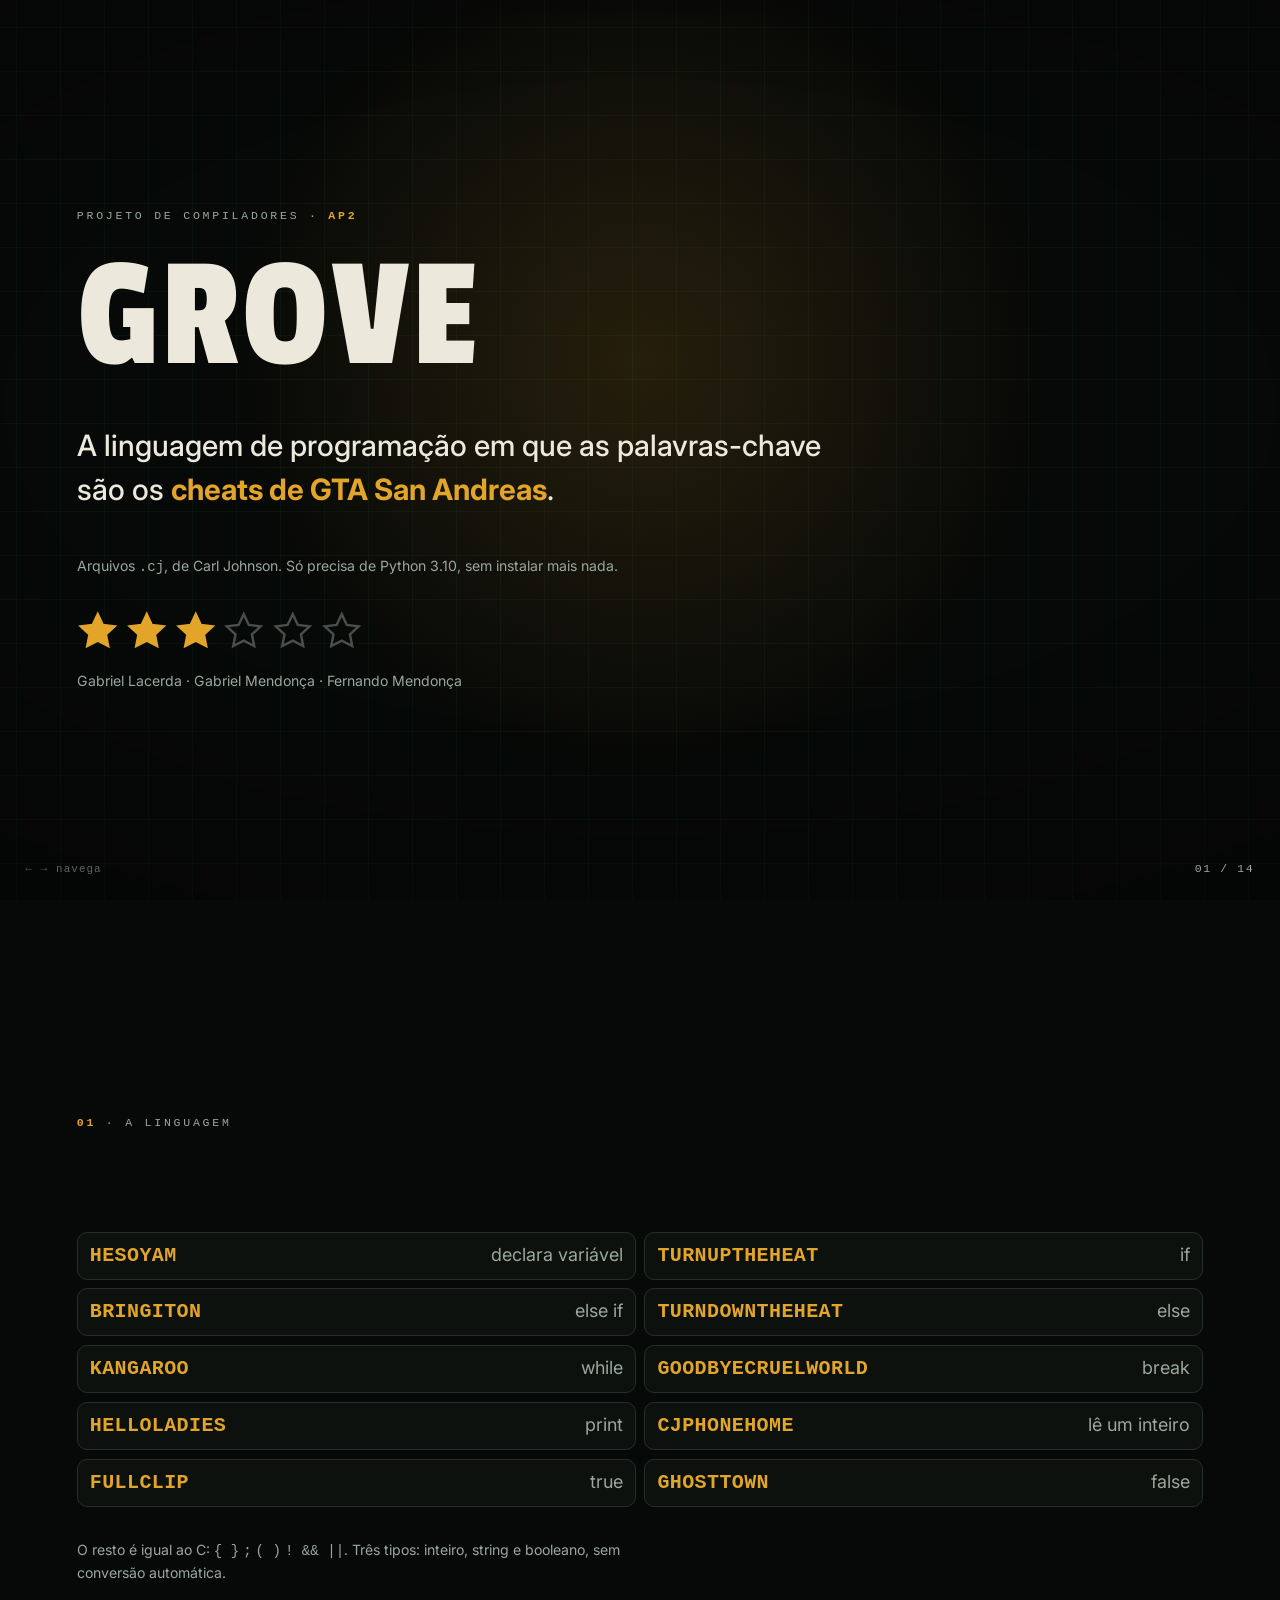
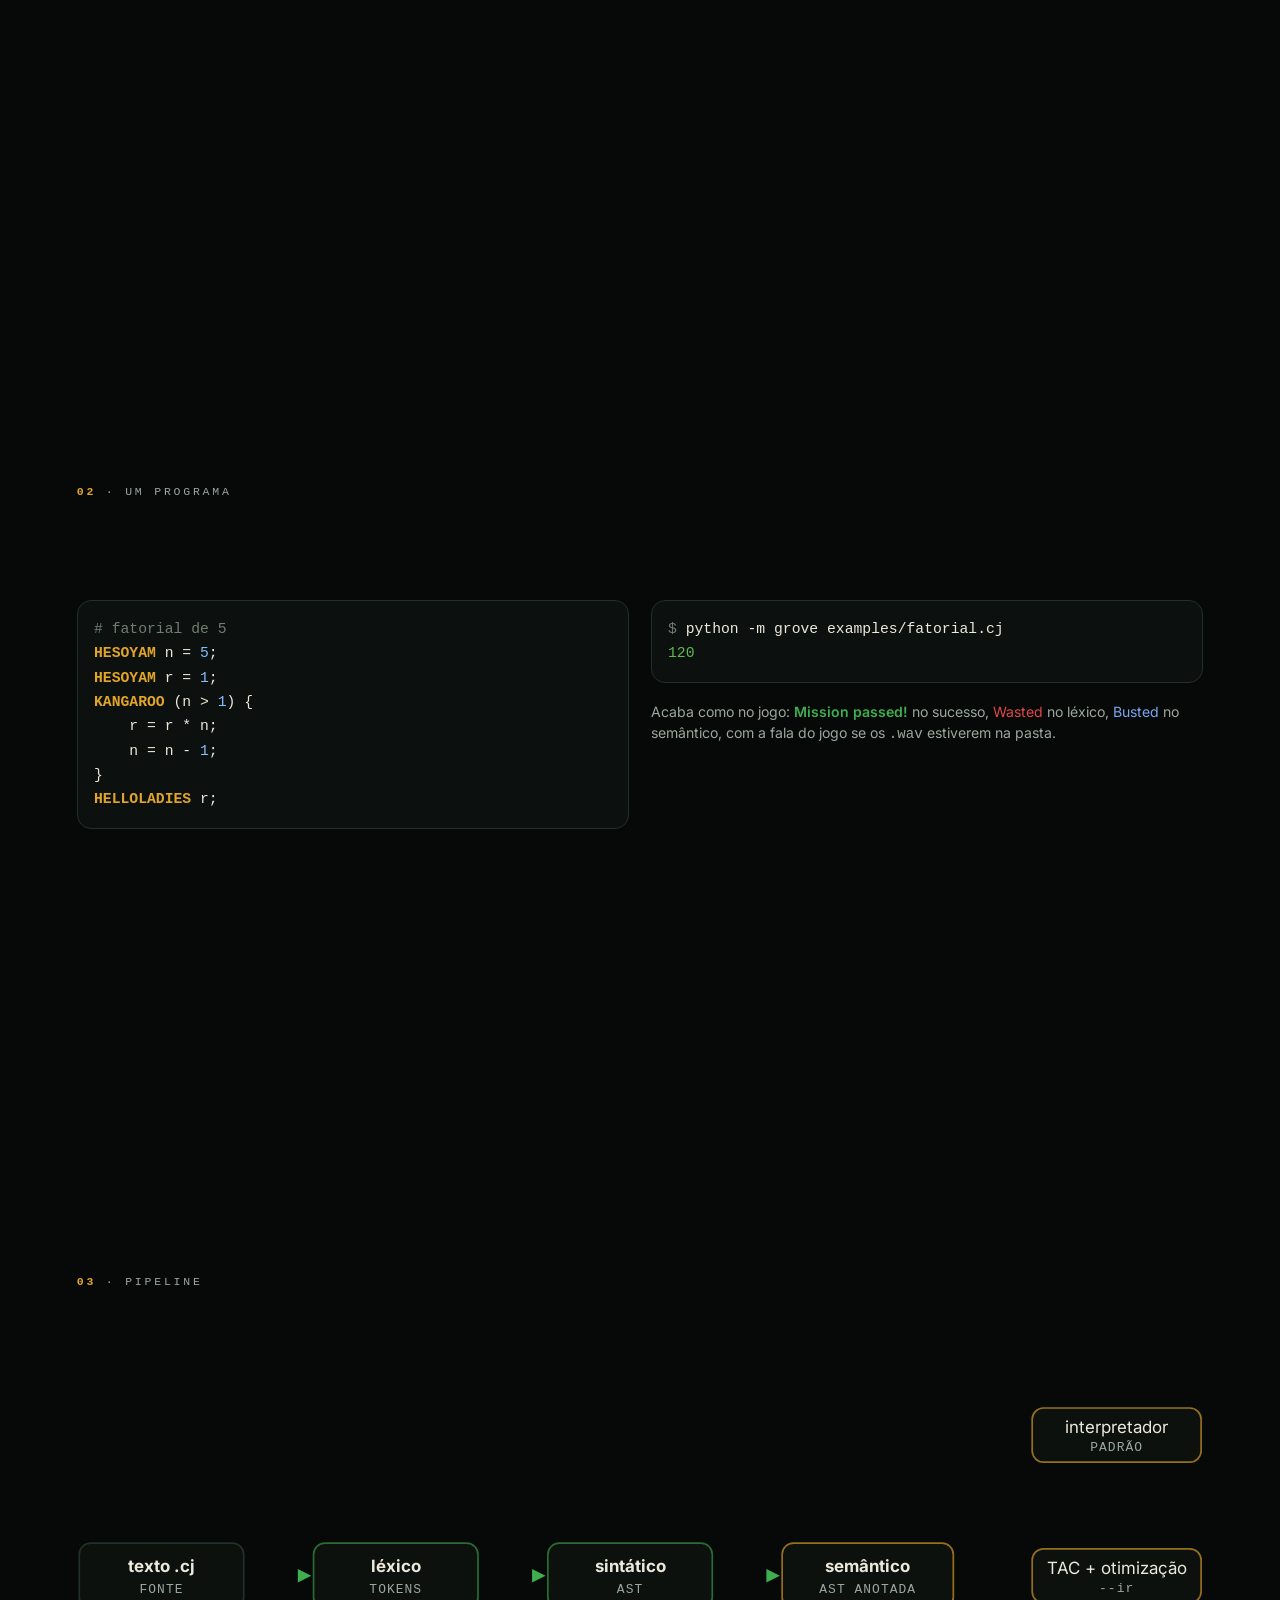
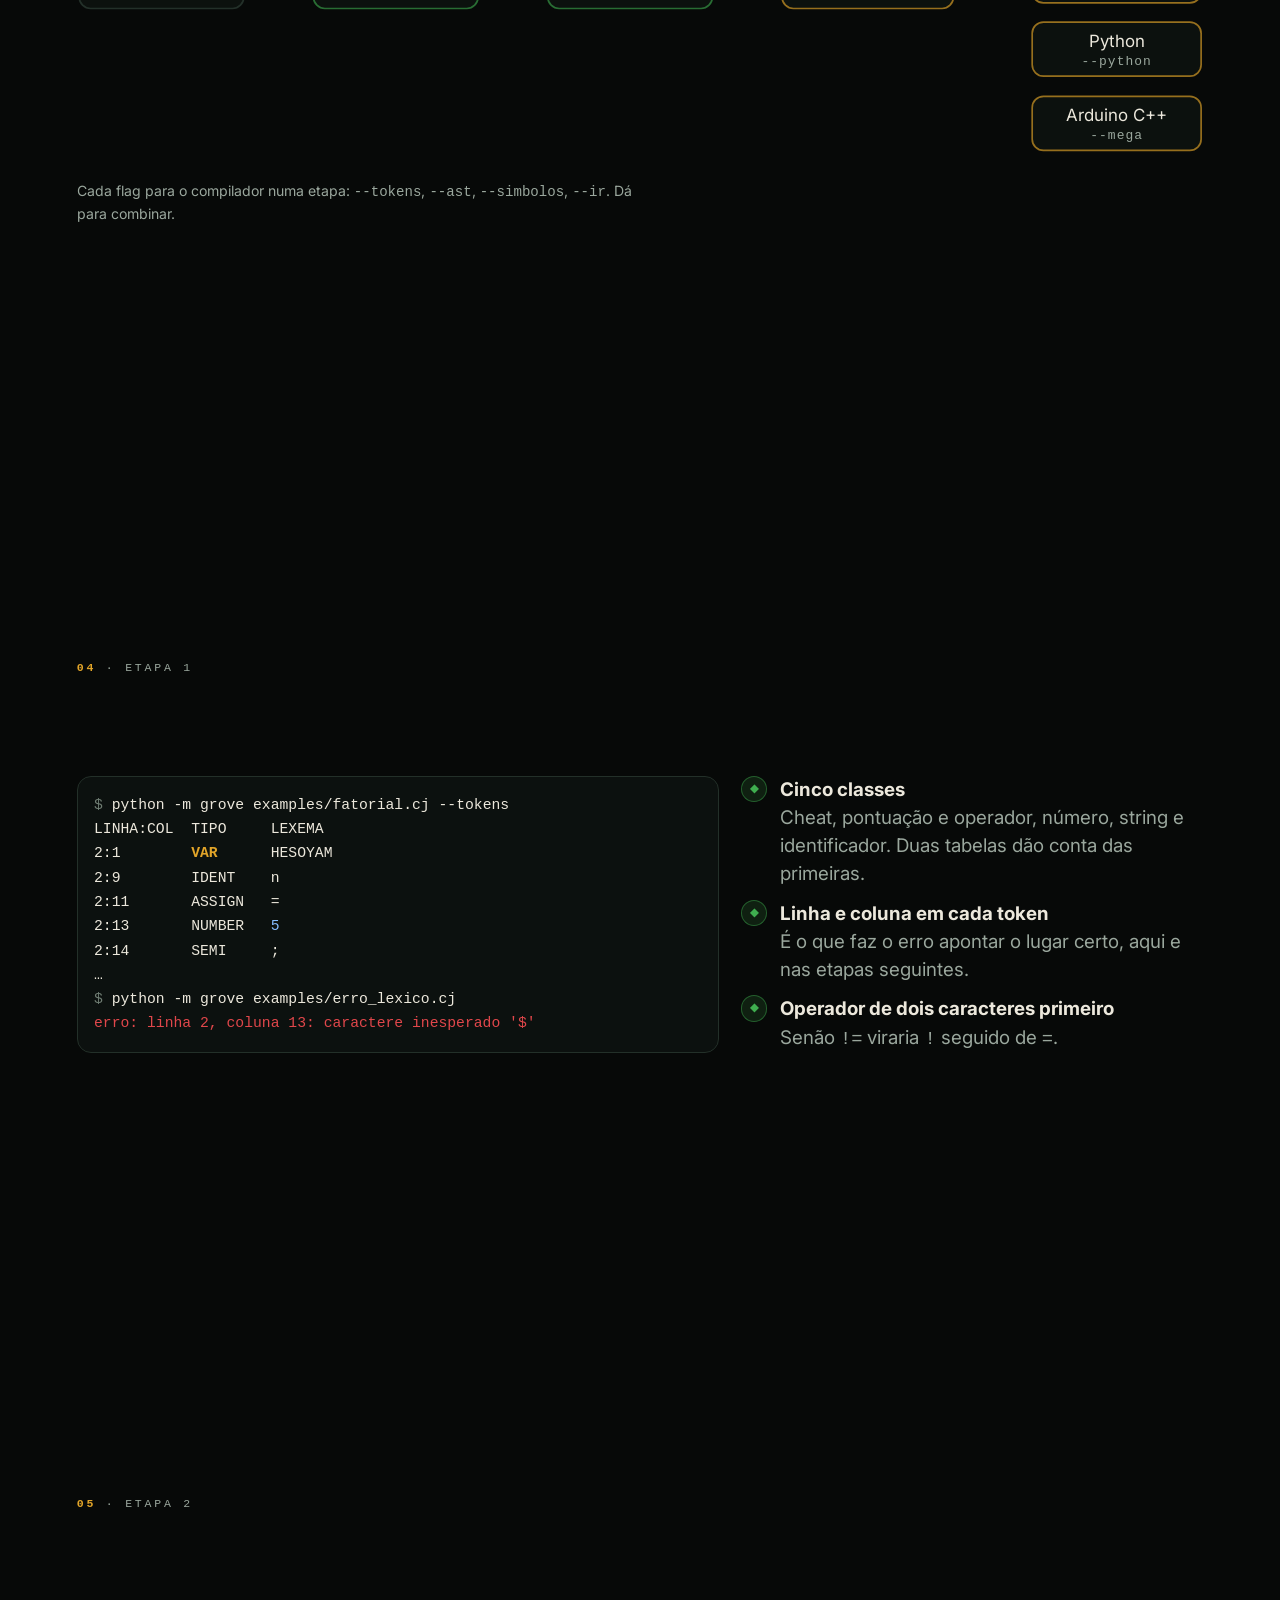
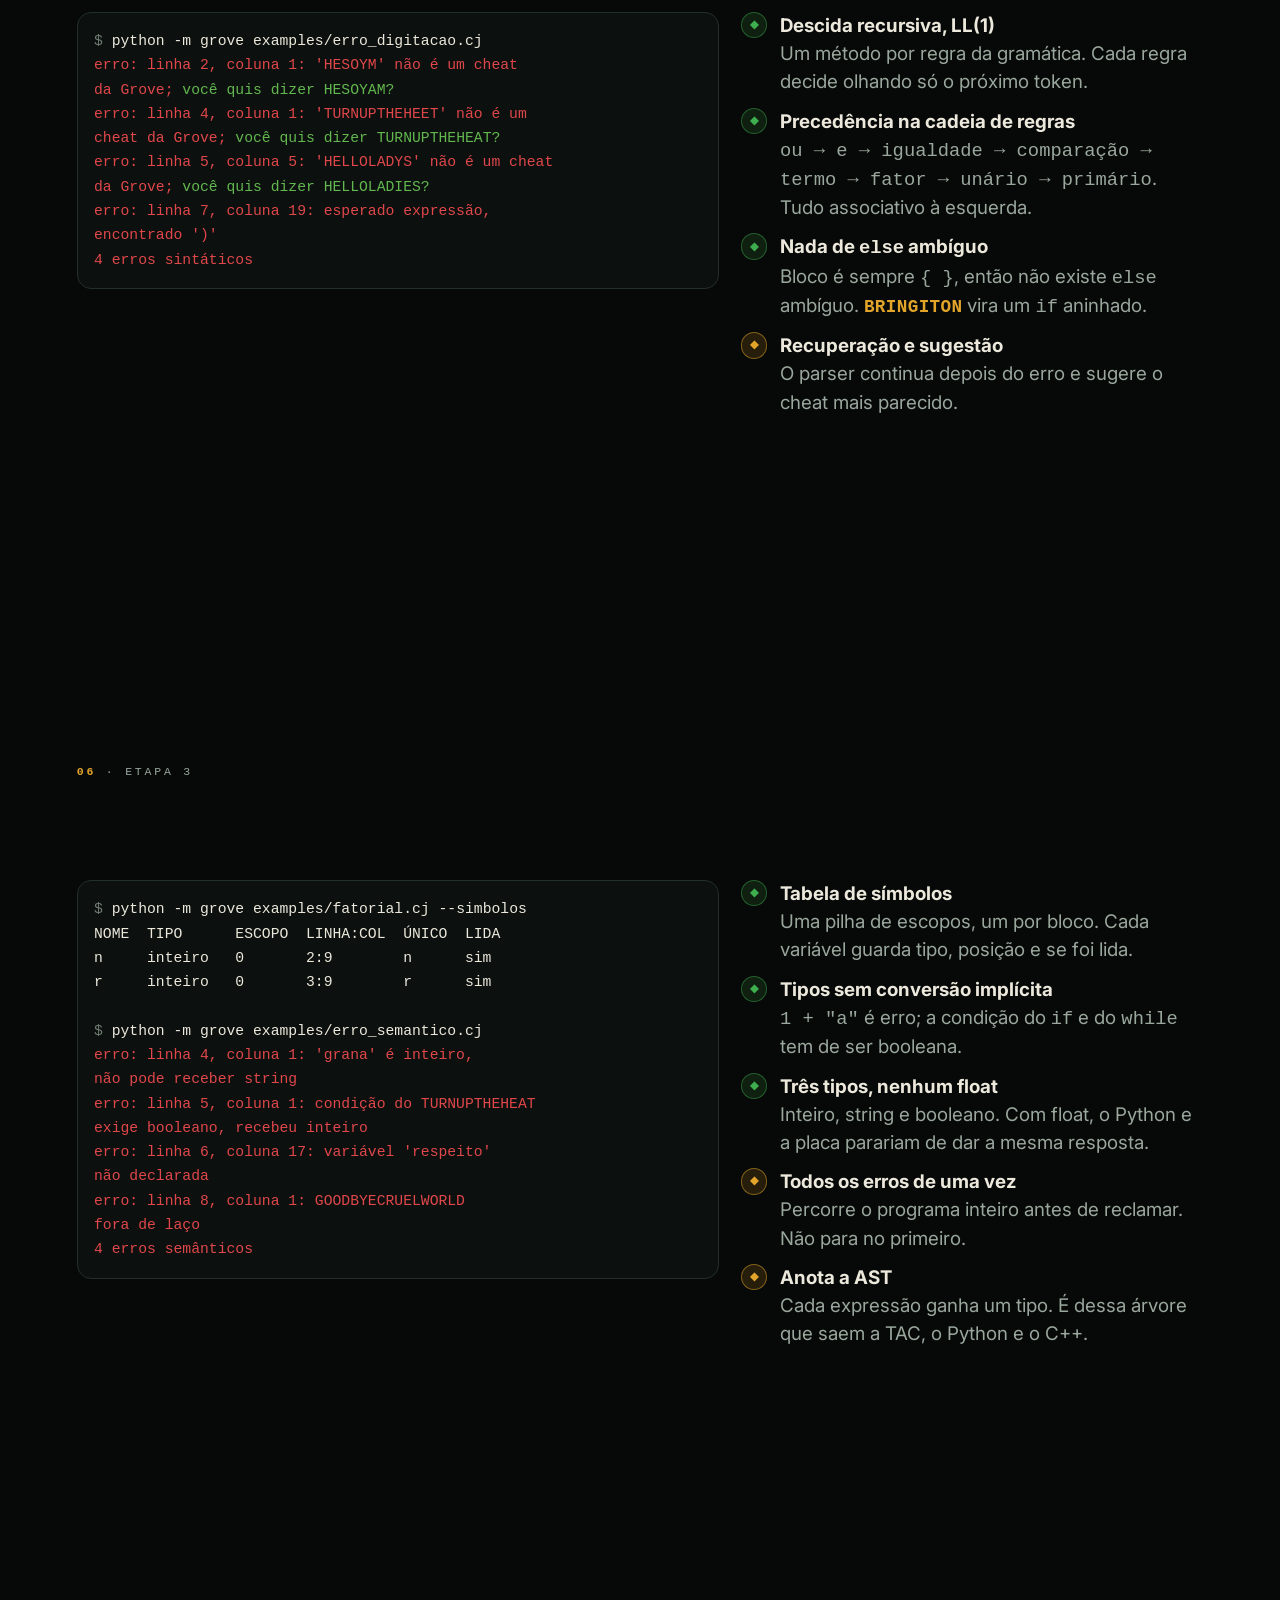
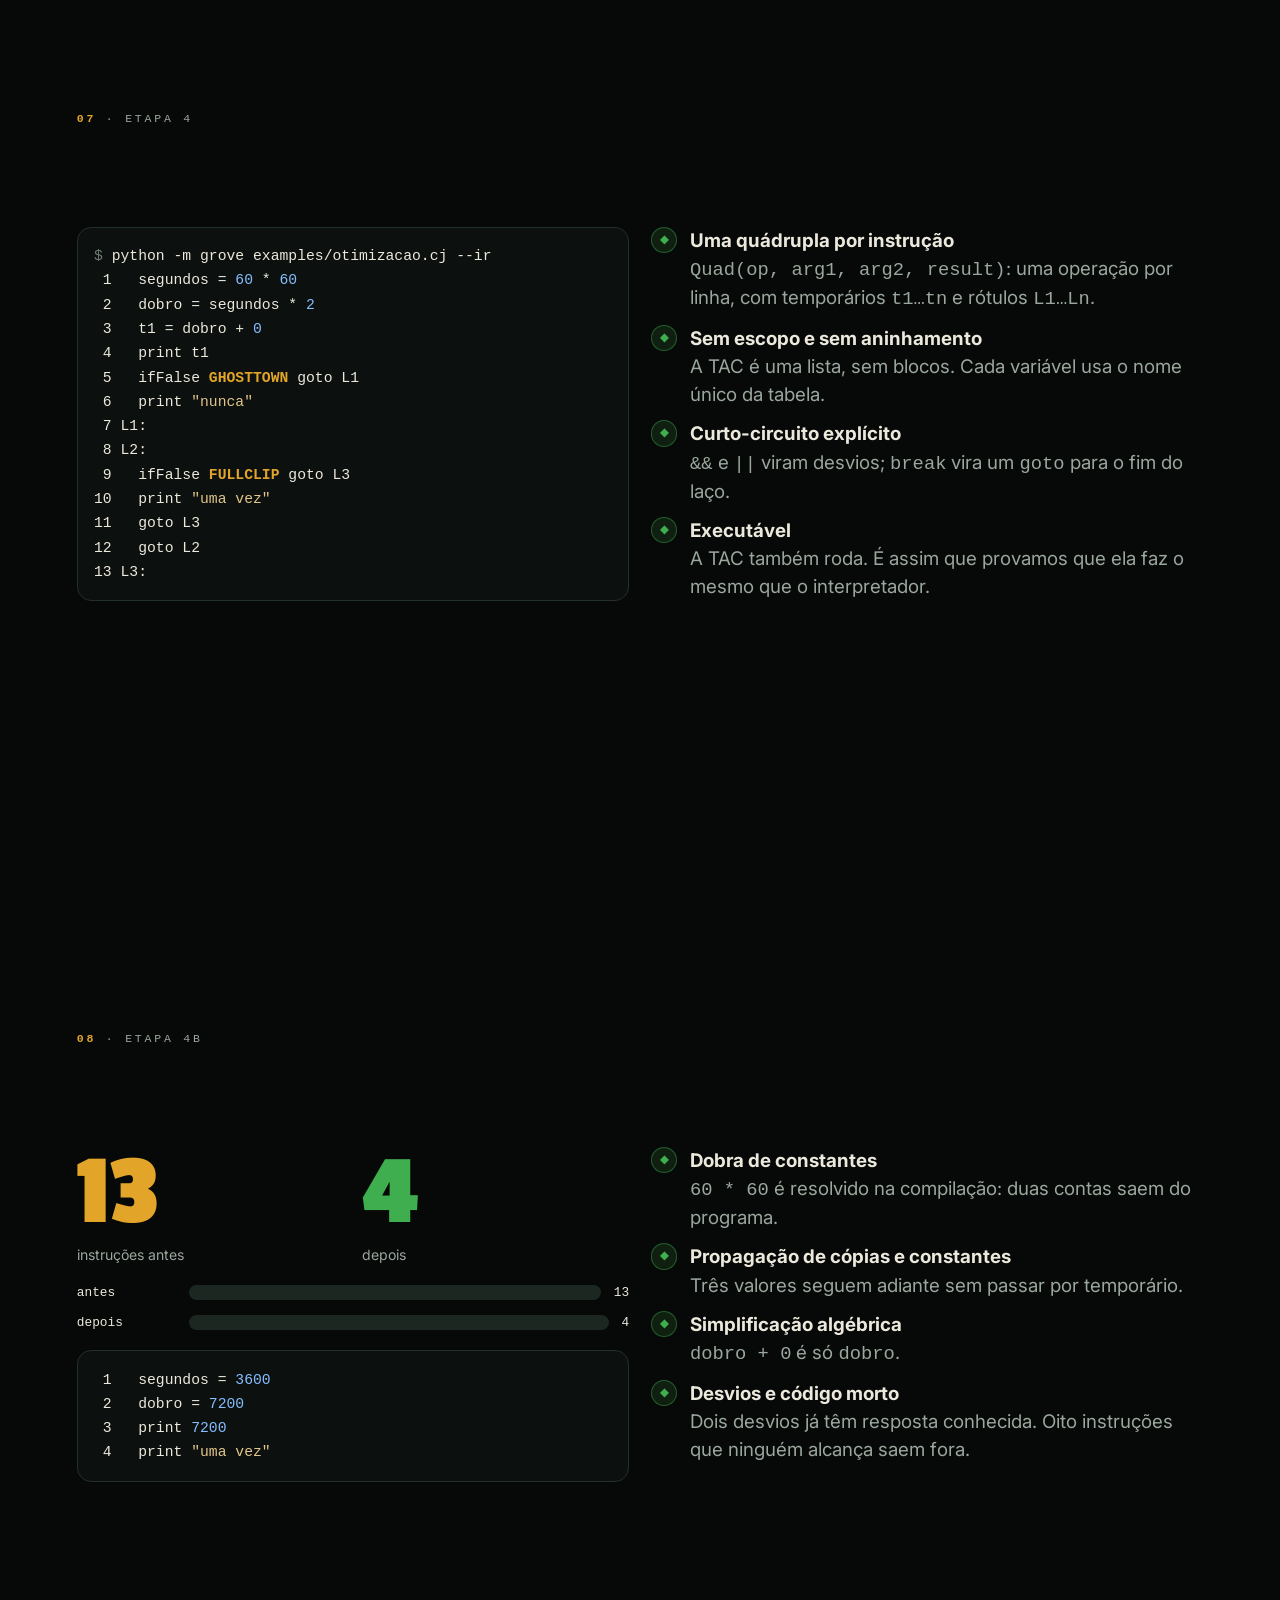
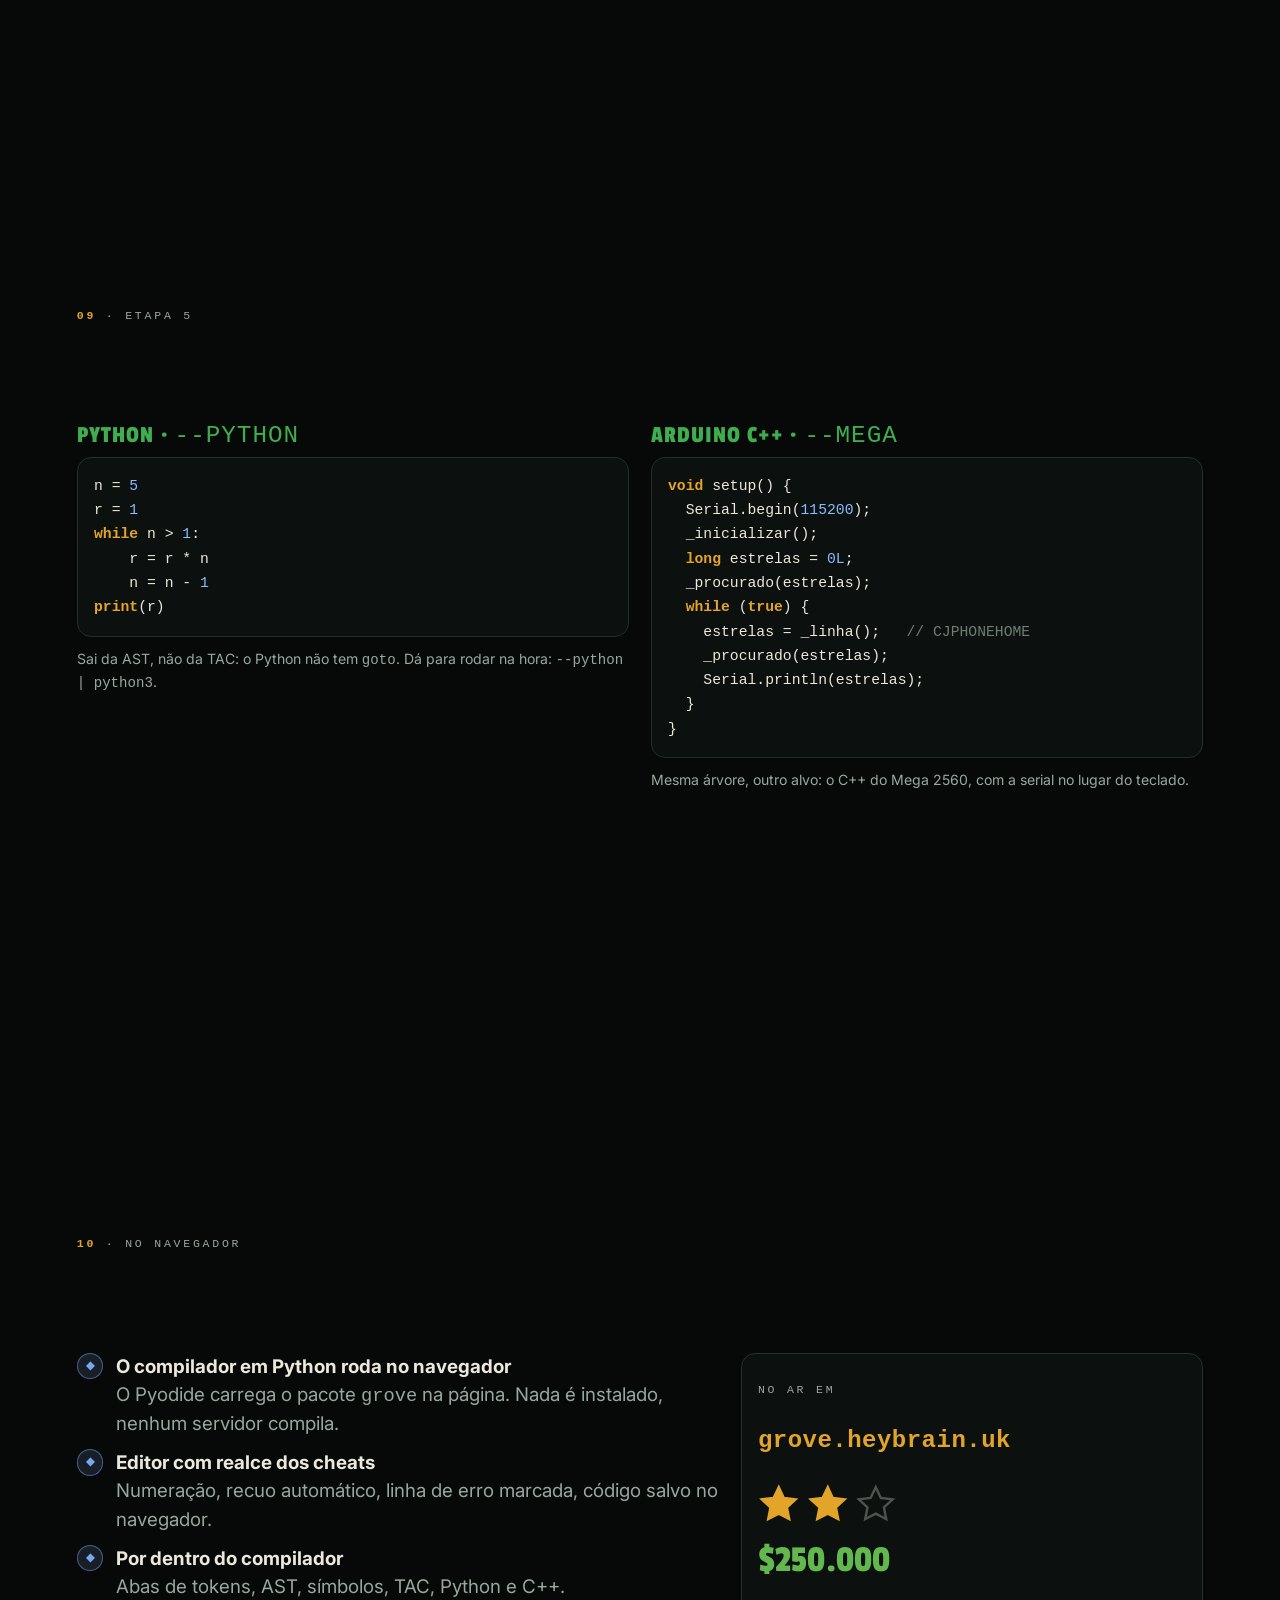
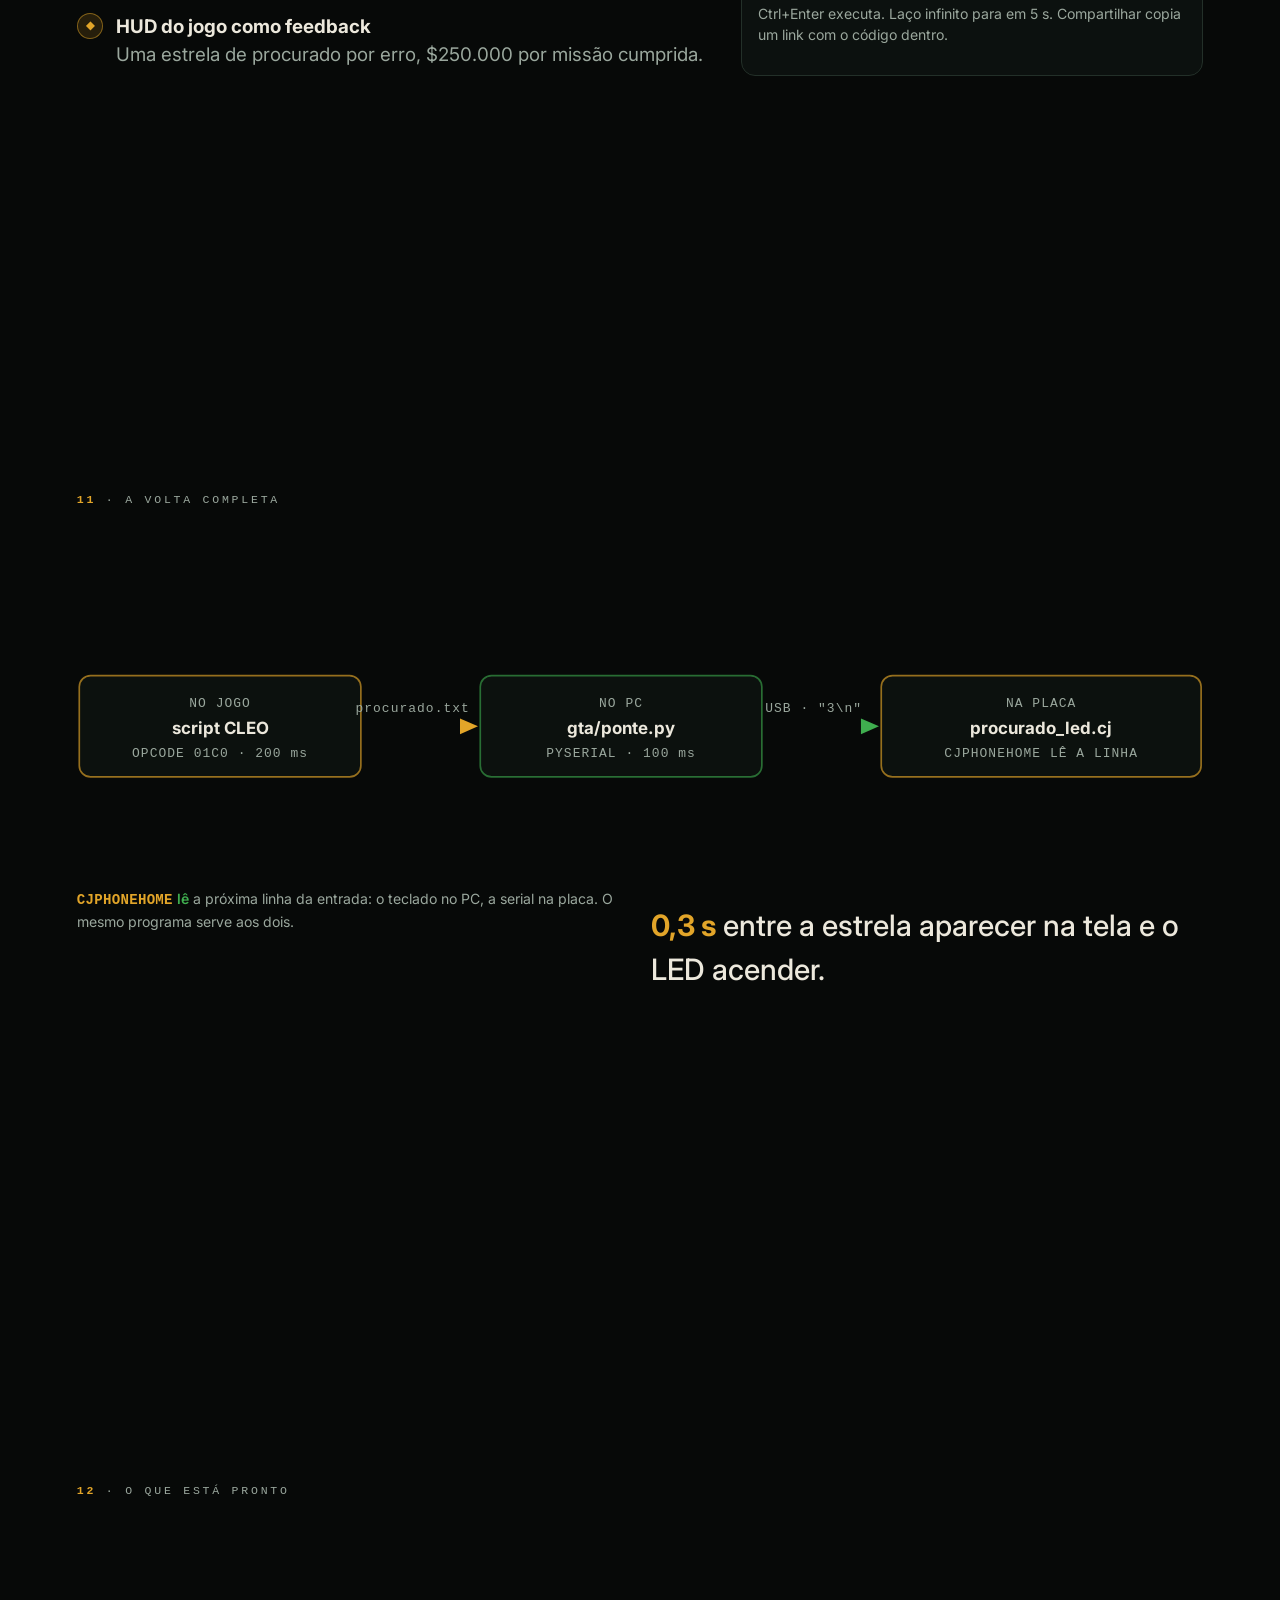
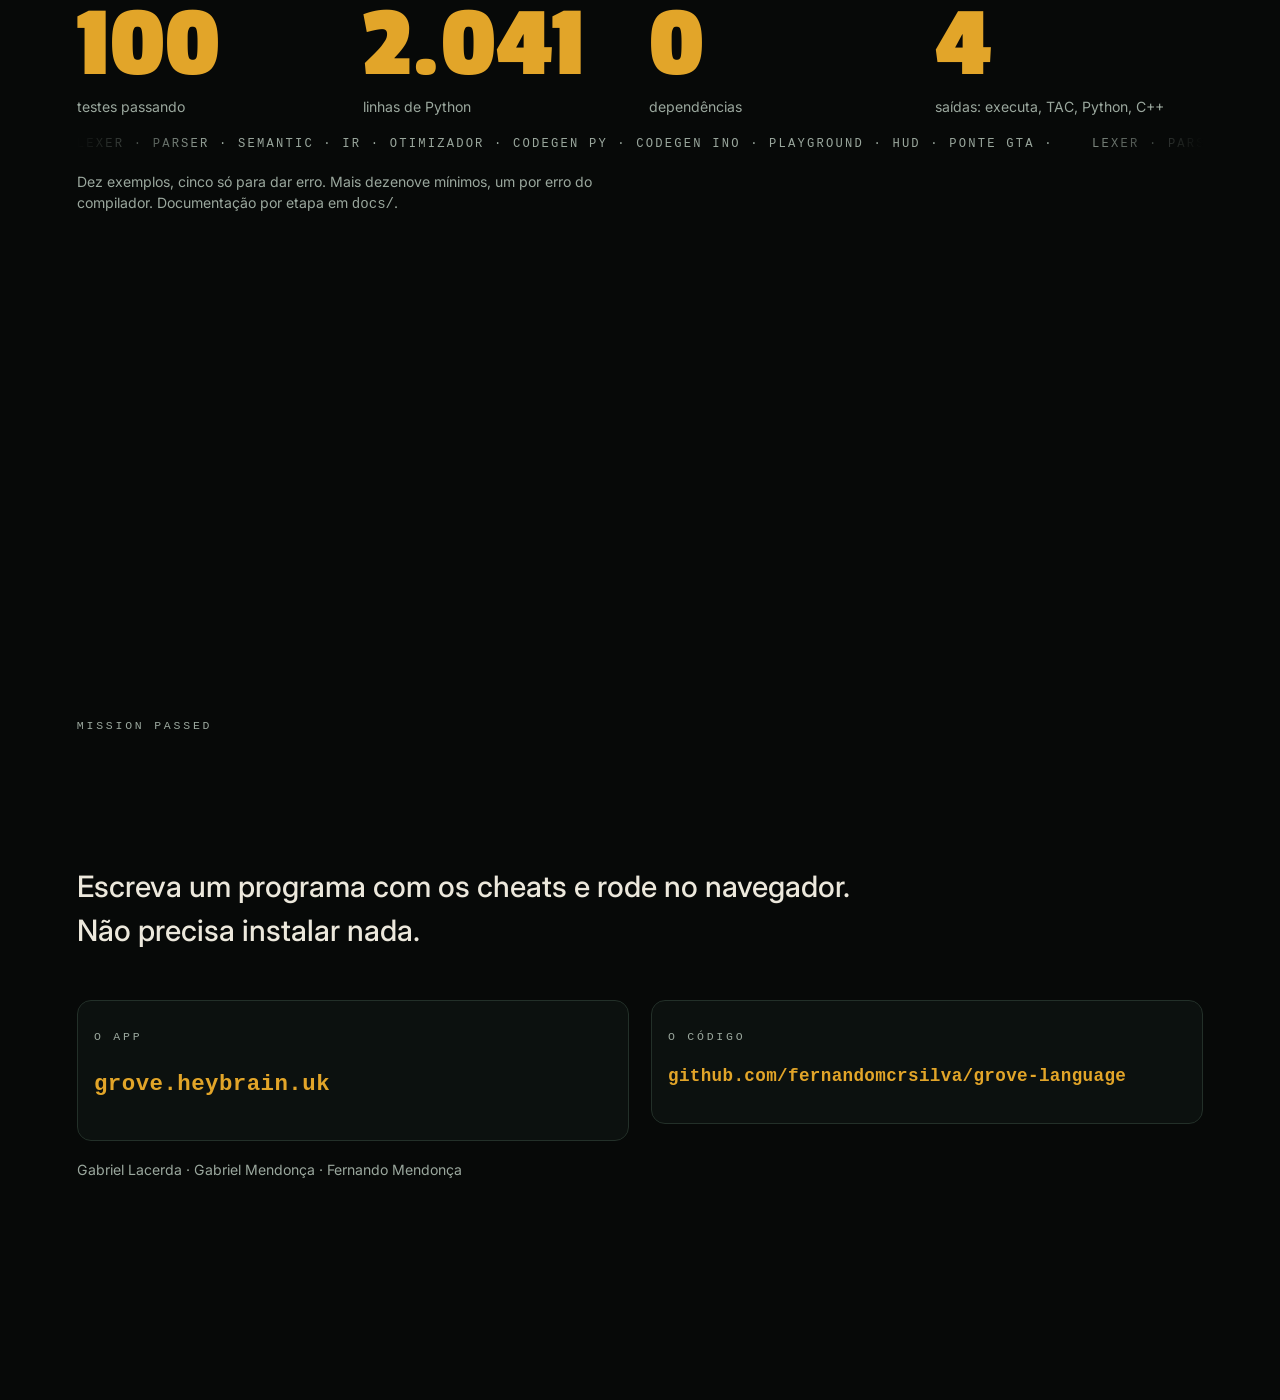
==== commit a53b45a6: "apresentação: textos mais curtos e mais simples Todos os tópicos e notas dos 14 slides reescritos: f" ====
--- a/docs/apresentacao.html
+++ b/docs/apresentacao.html
@@ -264,7 +264,7 @@
     <span data-anim="palavra" style="--i:1">G</span><span data-anim="palavra" style="--i:2">R</span><span data-anim="palavra" style="--i:3">O</span><span data-anim="palavra" style="--i:4">V</span><span data-anim="palavra" style="--i:5">E</span>
   </h1>
   <p class="sub" data-anim style="--i:6" >A linguagem de programação em que as palavras-chave são os <strong>cheats de GTA San Andreas</strong>.</p>
-  <p class="nota" data-anim style="--i:7">Arquivos <code>.cj</code>, de Carl Johnson. Python 3.10+, sem nenhuma dependência.</p>
+  <p class="nota" data-anim style="--i:7">Arquivos <code>.cj</code>, de Carl Johnson. Só precisa de Python 3.10, sem instalar mais nada.</p>
   <div class="hud" data-anim="zoom" style="--i:8; margin-top:var(--gap)" aria-label="Seis estrelas de procurado">
     <svg viewBox="0 0 24 24"><path class="estrela on" style="--i:0" d="M12 2.4l2.9 6.2 6.8.8-5 4.7 1.3 6.7L12 17.7 5.9 20.8l1.3-6.7-5-4.7 6.8-.8z"/></svg>
     <svg viewBox="0 0 24 24"><path class="estrela on" style="--i:1" d="M12 2.4l2.9 6.2 6.8.8-5 4.7 1.3 6.7L12 17.7 5.9 20.8l1.3-6.7-5-4.7 6.8-.8z"/></svg>
@@ -292,7 +292,7 @@
     <div data-anim="esquerda" style="--i:6"><span class="cheat">FULLCLIP</span><span class="sig">true</span></div>
     <div data-anim="direita" style="--i:6"><span class="cheat">GHOSTTOWN</span><span class="sig">false</span></div>
   </div>
-  <p class="nota" data-anim style="--i:7">O resto é sintaxe estilo C: <code>{ }</code> delimita bloco, <code>;</code> termina instrução, <code>( )</code> agrupa, <code>! &amp;&amp; ||</code> são os lógicos. Três tipos: inteiro, string e booleano, sem conversão implícita.</p>
+  <p class="nota" data-anim style="--i:7">O resto é igual ao C: <code>{ }</code> <code>;</code> <code>( )</code> <code>! &amp;&amp; ||</code>. Três tipos: inteiro, string e booleano, sem conversão automática.</p>
 </section>
 
 <!-- 3 — um programa -->
@@ -315,7 +315,7 @@
 <pre><span class="c">$</span> python -m grove examples/fatorial.cj
 <span class="g">120</span></pre>
       </div>
-      <p class="nota" style="margin-top:var(--gap)">Cada execução termina como no jogo: <em>Mission passed!</em> no sucesso, <span style="color:var(--vermelho)">Wasted</span> no erro léxico, <span style="color:var(--policia)">Busted</span> no semântico, com o clipe de áudio do jogo quando os <code>.wav</code> estão na pasta.</p>
+      <p class="nota" style="margin-top:var(--gap)">Acaba como no jogo: <em>Mission passed!</em> no sucesso, <span style="color:var(--vermelho)">Wasted</span> no léxico, <span style="color:var(--policia)">Busted</span> no semântico, com a fala do jogo se os <code>.wav</code> estiverem na pasta.</p>
     </div>
   </div>
 </section>
@@ -368,7 +368,7 @@
     <text x="923" y="294" text-anchor="middle" data-anim="direita" style="--i:12">Arduino C++</text>
     <text class="rot" x="923" y="310" text-anchor="middle" data-anim="direita" style="--i:12">--mega</text>
   </svg>
-  <p class="nota" data-anim style="--i:13; margin-top:var(--gap)">As flags param o compilador em qualquer etapa: <code>--tokens</code>, <code>--ast</code>, <code>--simbolos</code>, <code>--ir</code>. E combinam entre si.</p>
+  <p class="nota" data-anim style="--i:13; margin-top:var(--gap)">Cada flag para o compilador numa etapa: <code>--tokens</code>, <code>--ast</code>, <code>--simbolos</code>, <code>--ir</code>. Dá para combinar.</p>
 </section>
 
 <!-- 5 — léxico -->
@@ -389,8 +389,8 @@
 <span class="r">erro: linha 2, coluna 13: caractere inesperado '$'</span></pre>
     </div>
     <ul data-anim="direita" style="--i:3">
-      <li><span class="pino">◆</span><span><b>Cinco classes</b>Cheat, pontuação e operador, número, string e identificador. Duas tabelas resolvem as duas primeiras.</span></li>
-      <li><span class="pino">◆</span><span><b>Linha e coluna em cada token</b>É o que faz o erro apontar o lugar exato, aqui e nas etapas seguintes.</span></li>
+      <li><span class="pino">◆</span><span><b>Cinco classes</b>Cheat, pontuação e operador, número, string e identificador. Duas tabelas dão conta das primeiras.</span></li>
+      <li><span class="pino">◆</span><span><b>Linha e coluna em cada token</b>É o que faz o erro apontar o lugar certo, aqui e nas etapas seguintes.</span></li>
       <li><span class="pino">◆</span><span><b>Operador de dois caracteres primeiro</b>Senão <code>!=</code> viraria <code>!</code> seguido de <code>=</code>.</span></li>
     </ul>
   </div>
@@ -414,10 +414,10 @@
 <span class="r">4 erros sintáticos</span></pre>
     </div>
     <ul data-anim="direita" style="--i:3">
-      <li><span class="pino">◆</span><span><b>Descida recursiva, LL(1)</b>Um método por regra da gramática; cada regra decide olhando só o próximo token.</span></li>
-      <li><span class="pino">◆</span><span><b>Precedência na cadeia de regras</b><code>ou → e → igualdade → comparação → termo → fator → unário → primário</code>, tudo associativo à esquerda.</span></li>
-      <li><span class="pino">◆</span><span><b>Nada de <code>else</code> ambíguo</b>Bloco é sempre <code>{ }</code>, então o pendente não existe. <span class="cheat">BRINGITON</span> é açúcar: vira um <code>if</code> aninhado.</span></li>
-      <li><span class="pino ouro">◆</span><span><b>Recuperação e sugestão</b>O parser segue depois do erro e a distância de edição acha o cheat ou a variável mais parecida.</span></li>
+      <li><span class="pino">◆</span><span><b>Descida recursiva, LL(1)</b>Um método por regra da gramática. Cada regra decide olhando só o próximo token.</span></li>
+      <li><span class="pino">◆</span><span><b>Precedência na cadeia de regras</b><code>ou → e → igualdade → comparação → termo → fator → unário → primário</code>. Tudo associativo à esquerda.</span></li>
+      <li><span class="pino">◆</span><span><b>Nada de <code>else</code> ambíguo</b>Bloco é sempre <code>{ }</code>, então não existe <code>else</code> ambíguo. <span class="cheat">BRINGITON</span> vira um <code>if</code> aninhado.</span></li>
+      <li><span class="pino ouro">◆</span><span><b>Recuperação e sugestão</b>O parser continua depois do erro e sugere o cheat mais parecido.</span></li>
     </ul>
   </div>
 </section>
@@ -445,11 +445,11 @@
 <span class="r">4 erros semânticos</span></pre>
     </div>
     <ul data-anim="direita" style="--i:3">
-      <li><span class="pino">◆</span><span><b>Tabela de símbolos</b>Pilha de escopos, um por bloco. Cada símbolo guarda tipo, escopo, posição, nome único e se foi lido.</span></li>
+      <li><span class="pino">◆</span><span><b>Tabela de símbolos</b>Uma pilha de escopos, um por bloco. Cada variável guarda tipo, posição e se foi lida.</span></li>
       <li><span class="pino">◆</span><span><b>Tipos sem conversão implícita</b><code>1 + "a"</code> é erro; a condição do <code>if</code> e do <code>while</code> tem de ser booleana.</span></li>
-      <li><span class="pino">◆</span><span><b>Três tipos, nenhum float</b>Inteiro, string e booleano. Com float, o Python (double de 64 bits) e o AVR do Mega (sem FPU) parariam de dar a mesma saída.</span></li>
+      <li><span class="pino">◆</span><span><b>Três tipos, nenhum float</b>Inteiro, string e booleano. Com float, o Python e a placa parariam de dar a mesma resposta.</span></li>
       <li><span class="pino ouro">◆</span><span><b>Todos os erros de uma vez</b>Percorre o programa inteiro antes de reclamar. Não para no primeiro.</span></li>
-      <li><span class="pino ouro">◆</span><span><b>Anota a AST</b>Cada expressão ganha tipo e cada variável ganha seu símbolo. É dessa AST que saem a TAC, o Python e o C++.</span></li>
+      <li><span class="pino ouro">◆</span><span><b>Anota a AST</b>Cada expressão ganha um tipo. É dessa árvore que saem a TAC, o Python e o C++.</span></li>
     </ul>
   </div>
 </section>
@@ -476,10 +476,10 @@
 13 L3:</pre>
     </div>
     <ul data-anim="direita" style="--i:3">
-      <li><span class="pino">◆</span><span><b>Uma quádrupla por instrução</b><code>Quad(op, arg1, arg2, result)</code>: no máximo um operador, temporários <code>t1…tn</code> e rótulos <code>L1…Ln</code>.</span></li>
-      <li><span class="pino">◆</span><span><b>Sem escopo e sem aninhamento</b>As variáveis usam o nome único da tabela de símbolos, porque a TAC é linear.</span></li>
+      <li><span class="pino">◆</span><span><b>Uma quádrupla por instrução</b><code>Quad(op, arg1, arg2, result)</code>: uma operação por linha, com temporários <code>t1…tn</code> e rótulos <code>L1…Ln</code>.</span></li>
+      <li><span class="pino">◆</span><span><b>Sem escopo e sem aninhamento</b>A TAC é uma lista, sem blocos. Cada variável usa o nome único da tabela.</span></li>
       <li><span class="pino">◆</span><span><b>Curto-circuito explícito</b><code>&amp;&amp;</code> e <code>||</code> viram desvios; <code>break</code> vira um <code>goto</code> para o fim do laço.</span></li>
-      <li><span class="pino">◆</span><span><b>Executável</b>A TAC roda num executor próprio, o que garante que ela faz o mesmo que o interpretador.</span></li>
+      <li><span class="pino">◆</span><span><b>Executável</b>A TAC também roda. É assim que provamos que ela faz o mesmo que o interpretador.</span></li>
     </ul>
   </div>
 </section>
@@ -509,7 +509,7 @@
       <li><span class="pino">◆</span><span><b>Dobra de constantes</b><code>60 * 60</code> é resolvido na compilação: duas contas saem do programa.</span></li>
       <li><span class="pino">◆</span><span><b>Propagação de cópias e constantes</b>Três valores seguem adiante sem passar por temporário.</span></li>
       <li><span class="pino">◆</span><span><b>Simplificação algébrica</b><code>dobro + 0</code> é só <code>dobro</code>.</span></li>
-      <li><span class="pino">◆</span><span><b>Desvios e código morto</b>Dois desvios resolvidos de um lado; oito instruções inalcançáveis removidas do outro.</span></li>
+      <li><span class="pino">◆</span><span><b>Desvios e código morto</b>Dois desvios já têm resposta conhecida. Oito instruções que ninguém alcança saem fora.</span></li>
     </ul>
   </div>
 </section>
@@ -529,7 +529,7 @@
     n = n - <span class="n">1</span>
 <span class="k">print</span>(r)</pre>
       </div>
-      <p class="nota" style="margin-top:.7rem">Sai da AST, não da TAC: Python não tem <code>goto</code>, e o <code>if</code>/<code>while</code> da árvore vira <code>if</code>/<code>while</code> direto. Dá para canalizar: <code>--python | python3</code>.</p>
+      <p class="nota" style="margin-top:.7rem">Sai da AST, não da TAC: o Python não tem <code>goto</code>. Dá para rodar na hora: <code>--python | python3</code>.</p>
     </div>
     <div data-anim="direita" style="--i:3">
       <h3>Arduino C++ · <code>--mega</code></h3>
@@ -546,7 +546,7 @@
   }
 }</pre>
       </div>
-      <p class="nota" style="margin-top:.7rem">Mesma AST, outro alvo: o C++ do Mega 2560, com <code>CJPHONEHOME</code> lendo a serial e o nível de procurado acendendo o HUD.</p>
+      <p class="nota" style="margin-top:.7rem">Mesma árvore, outro alvo: o C++ do Mega 2560, com a serial no lugar do teclado.</p>
     </div>
   </div>
 </section>
@@ -557,10 +557,10 @@
   <h2 data-anim="cortina" style="--i:1">Grove Online</h2>
   <div class="duas larga-esq">
     <ul data-anim="esquerda" style="--i:2">
-      <li><span class="pino azul">◆</span><span><b>O compilador em Python roda no navegador</b>Pyodide carrega o próprio pacote <code>grove</code>: nada é instalado e nenhum servidor compila nada.</span></li>
-      <li><span class="pino azul">◆</span><span><b>Editor com realce dos cheats</b>Numeração, recuo automático, linha de erro marcada e o código salvo no navegador.</span></li>
-      <li><span class="pino azul">◆</span><span><b>Por dentro do compilador</b>Abas com tokens, AST, tabela de símbolos, TAC, Python e o C++ do Arduino.</span></li>
-      <li><span class="pino ouro">◆</span><span><b>HUD do jogo como feedback</b>Uma estrela de procurado por erro encontrado, $250.000 a cada missão cumprida.</span></li>
+      <li><span class="pino azul">◆</span><span><b>O compilador em Python roda no navegador</b>O Pyodide carrega o pacote <code>grove</code> na página. Nada é instalado, nenhum servidor compila.</span></li>
+      <li><span class="pino azul">◆</span><span><b>Editor com realce dos cheats</b>Numeração, recuo automático, linha de erro marcada, código salvo no navegador.</span></li>
+      <li><span class="pino azul">◆</span><span><b>Por dentro do compilador</b>Abas de tokens, AST, símbolos, TAC, Python e C++.</span></li>
+      <li><span class="pino ouro">◆</span><span><b>HUD do jogo como feedback</b>Uma estrela de procurado por erro, $250.000 por missão cumprida.</span></li>
     </ul>
     <div data-anim="direita" style="--i:3">
       <div class="painel">
@@ -607,7 +607,7 @@
     <text class="rot" x="856" y="132" text-anchor="middle" data-anim="direita" style="--i:6">CJPHONEHOME LÊ A LINHA</text>
   </svg>
   <div class="duas" style="margin-top:var(--gap)">
-    <p class="nota" data-anim style="--i:7"><span class="cheat">CJPHONEHOME</span> é a primeira expressão da Grove que <em>lê</em>: ela espera a próxima linha da entrada. No PC é o teclado; na placa, a serial. O mesmo programa serve aos dois.</p>
+    <p class="nota" data-anim style="--i:7"><span class="cheat">CJPHONEHOME</span> <em>lê</em> a próxima linha da entrada: o teclado no PC, a serial na placa. O mesmo programa serve aos dois.</p>
     <p class="sub" data-anim="zoom" style="--i:8"><strong><span data-conta="0.3" data-casas="1">0,3</span> s</strong> entre a estrela aparecer na tela e o LED acender.</p>
   </div>
 </section>
@@ -625,7 +625,7 @@
   <div class="faixa" data-anim style="--i:6; margin-top:var(--gap)">
     <div><span>LEXER · PARSER · SEMANTIC · IR · OTIMIZADOR · CODEGEN PY · CODEGEN INO · PLAYGROUND · HUD · PONTE GTA ·</span><span>LEXER · PARSER · SEMANTIC · IR · OTIMIZADOR · CODEGEN PY · CODEGEN INO · PLAYGROUND · HUD · PONTE GTA ·</span></div>
   </div>
-  <p class="nota" data-anim style="--i:7; margin-top:var(--gap)">Dez programas de exemplo, incluindo cinco que só existem para errar: um erro léxico, um sintático, um de digitação com os cheats parecidos, quatro erros semânticos de uma vez e um de execução. Documentação por etapa em <code>docs/</code>.</p>
+  <p class="nota" data-anim style="--i:7; margin-top:var(--gap)">Dez exemplos, cinco só para dar erro. Mais dezenove mínimos, um por erro do compilador. Documentação por etapa em <code>docs/</code>.</p>
 </section>
 
 <!-- 14 — encerramento -->
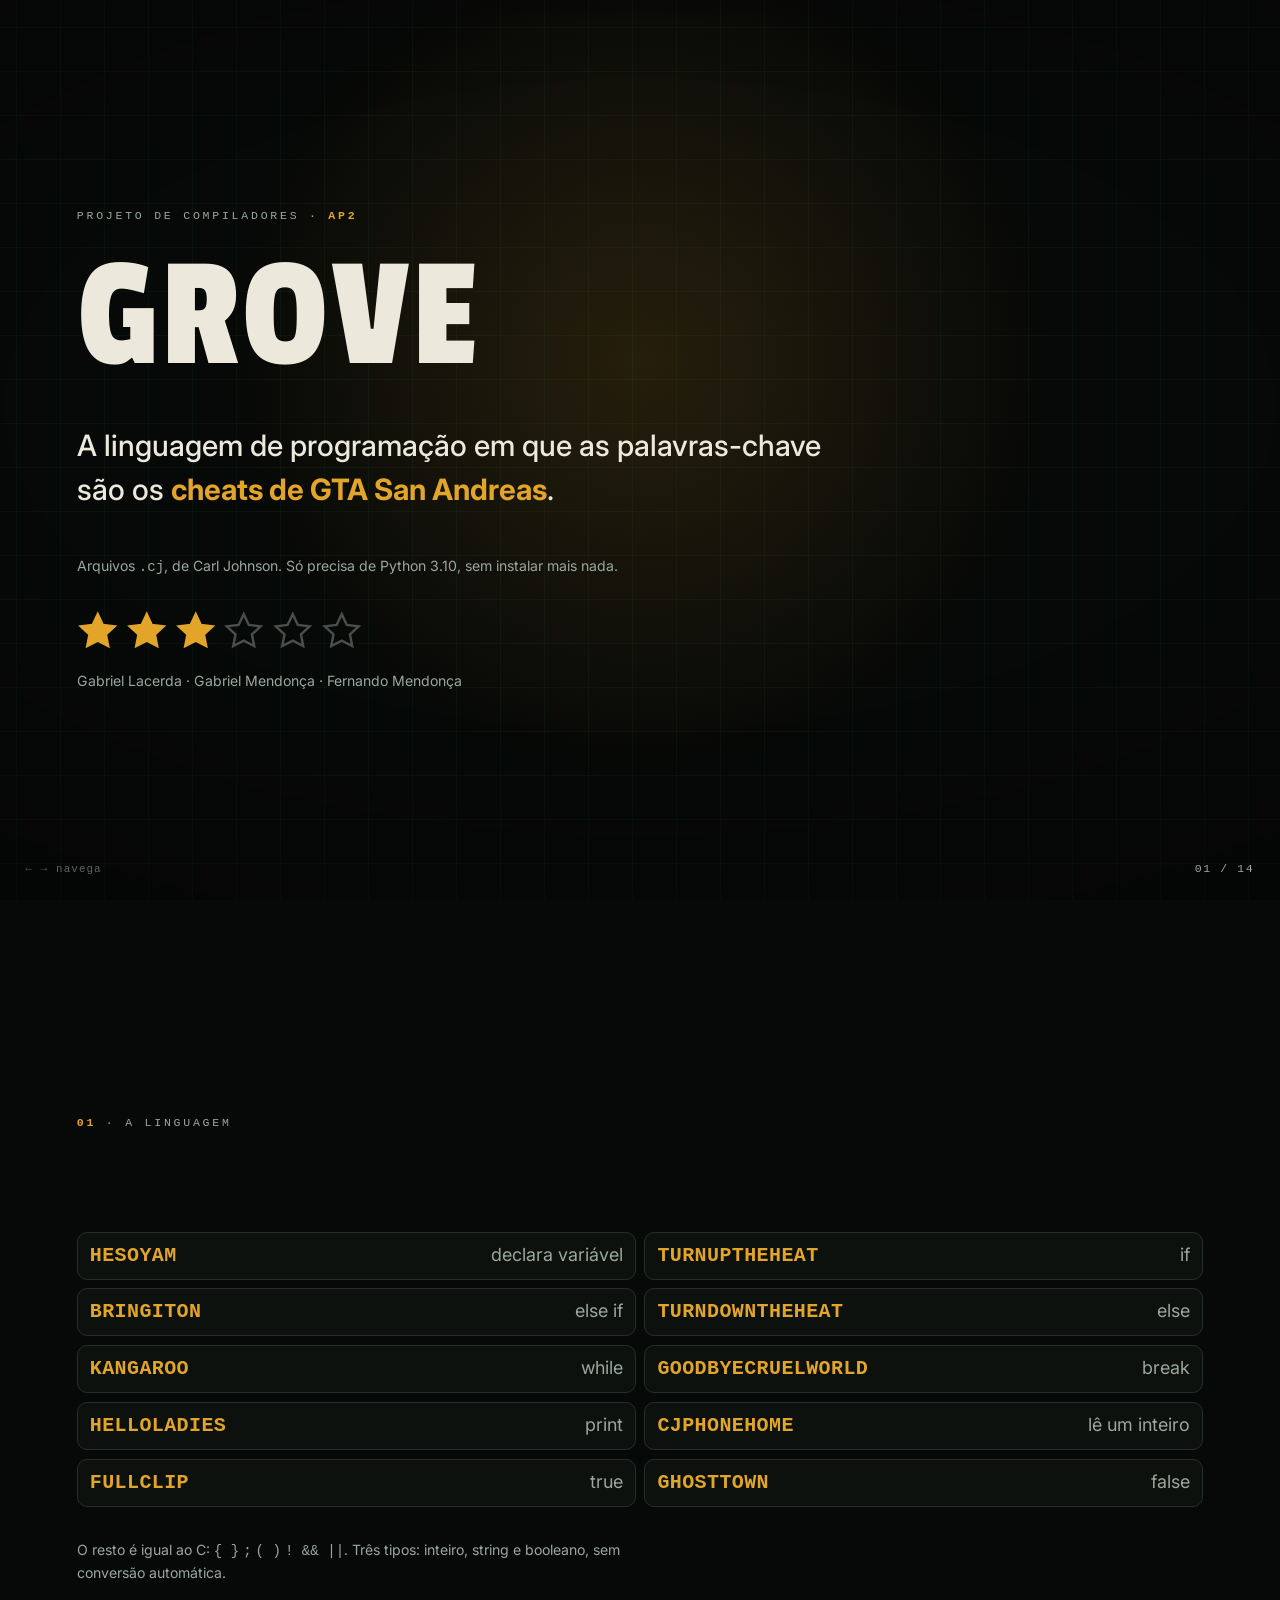
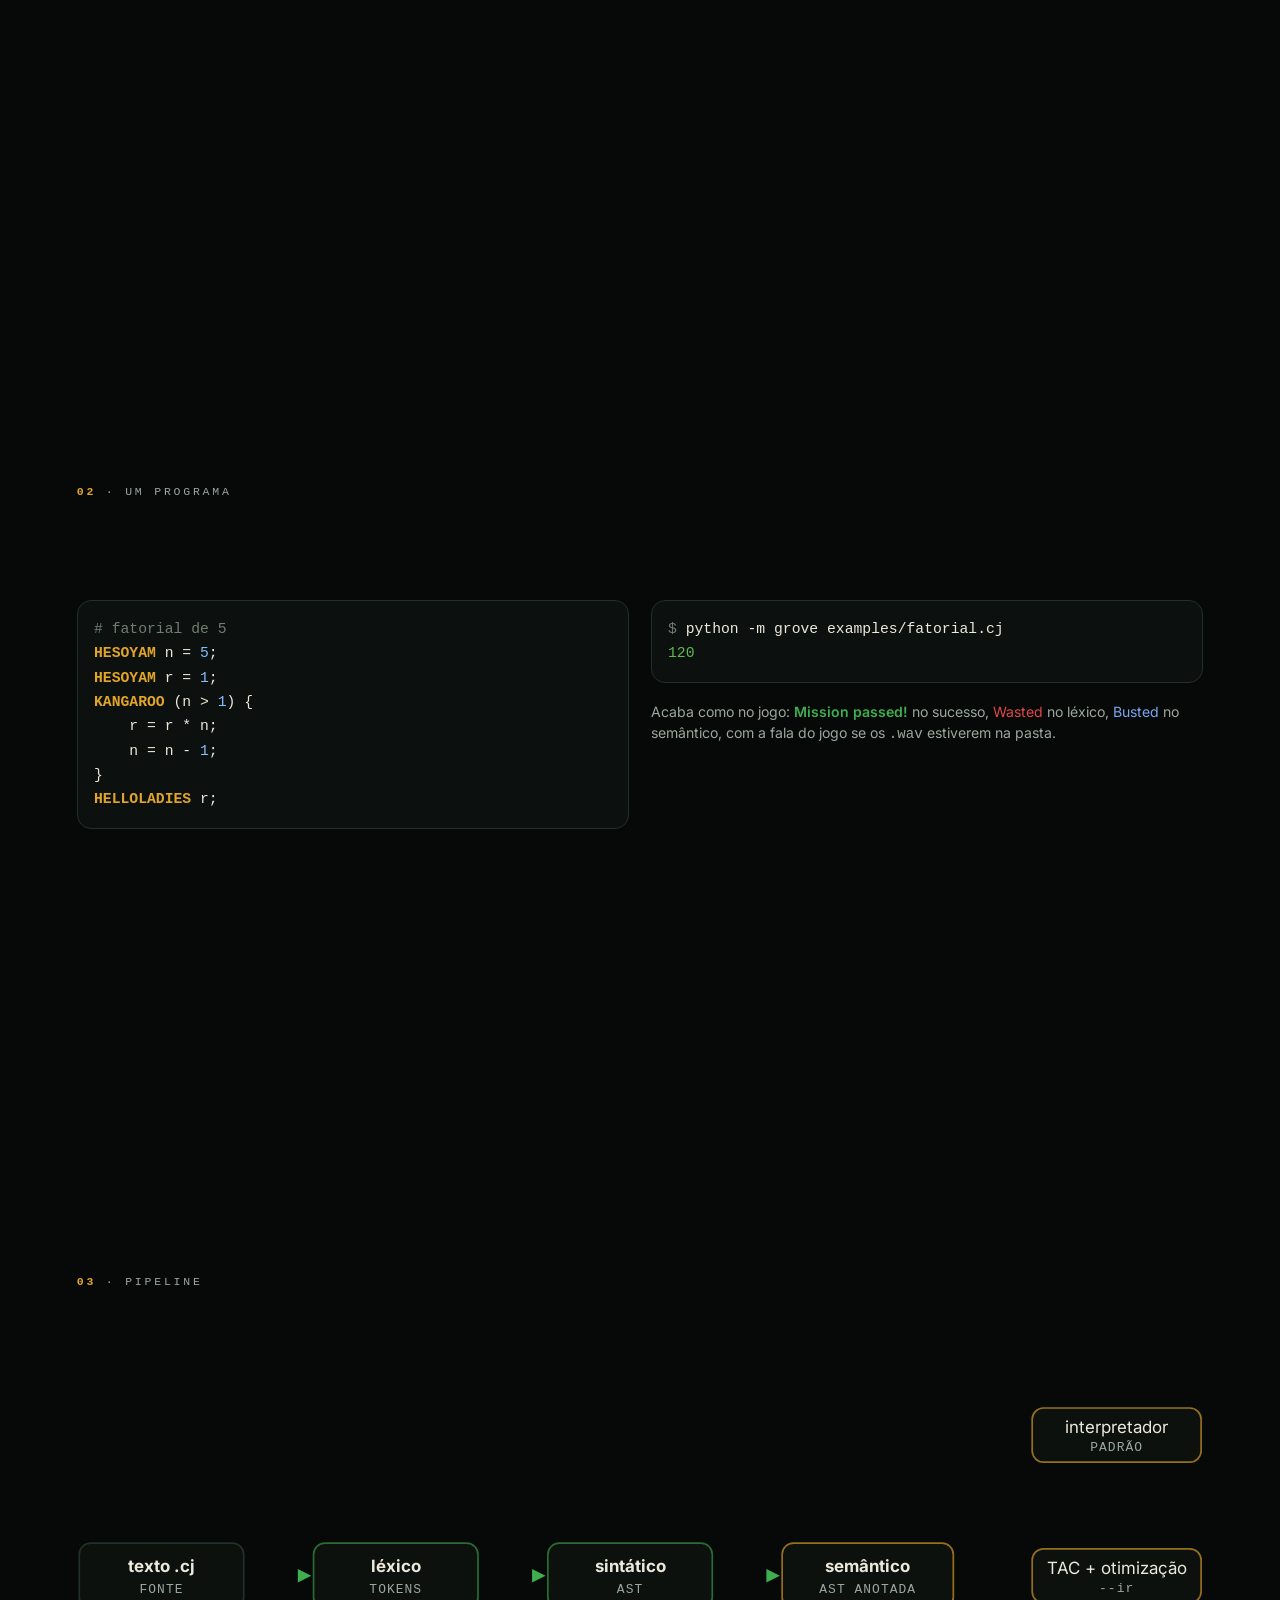
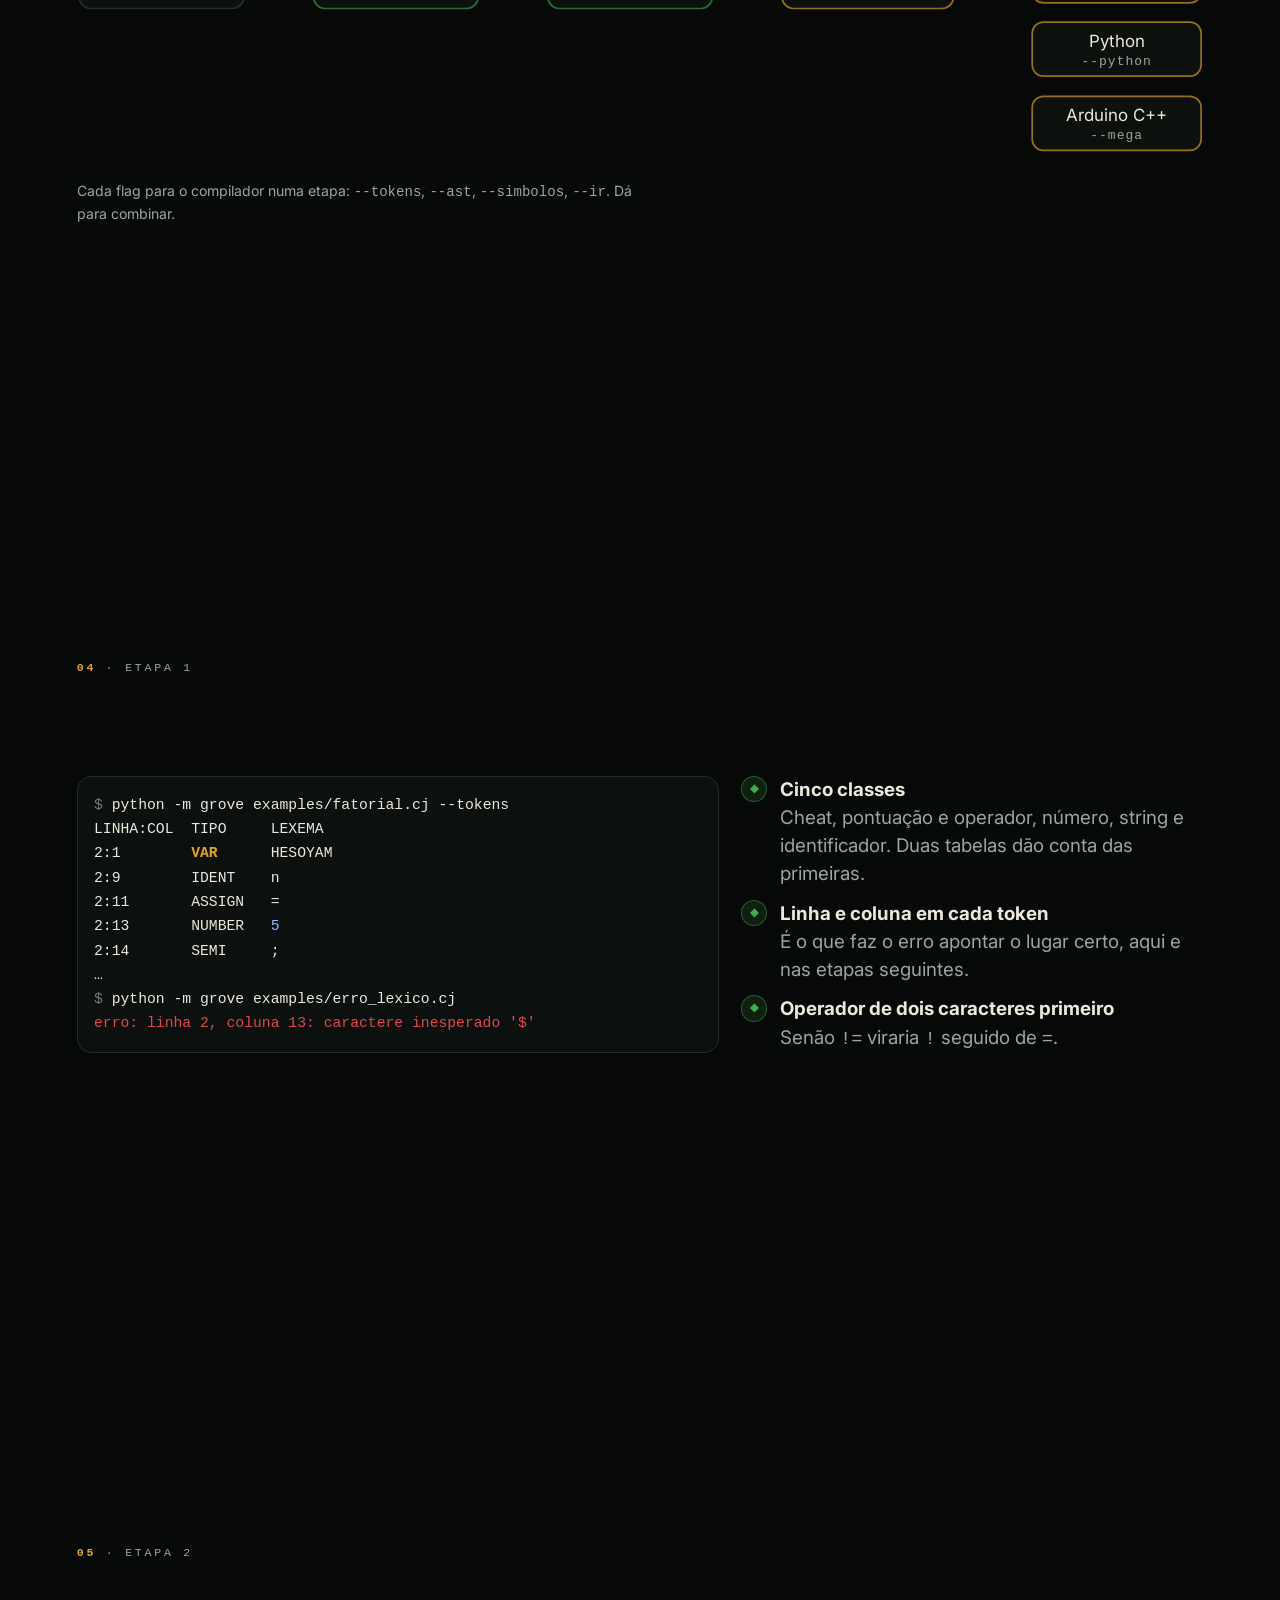
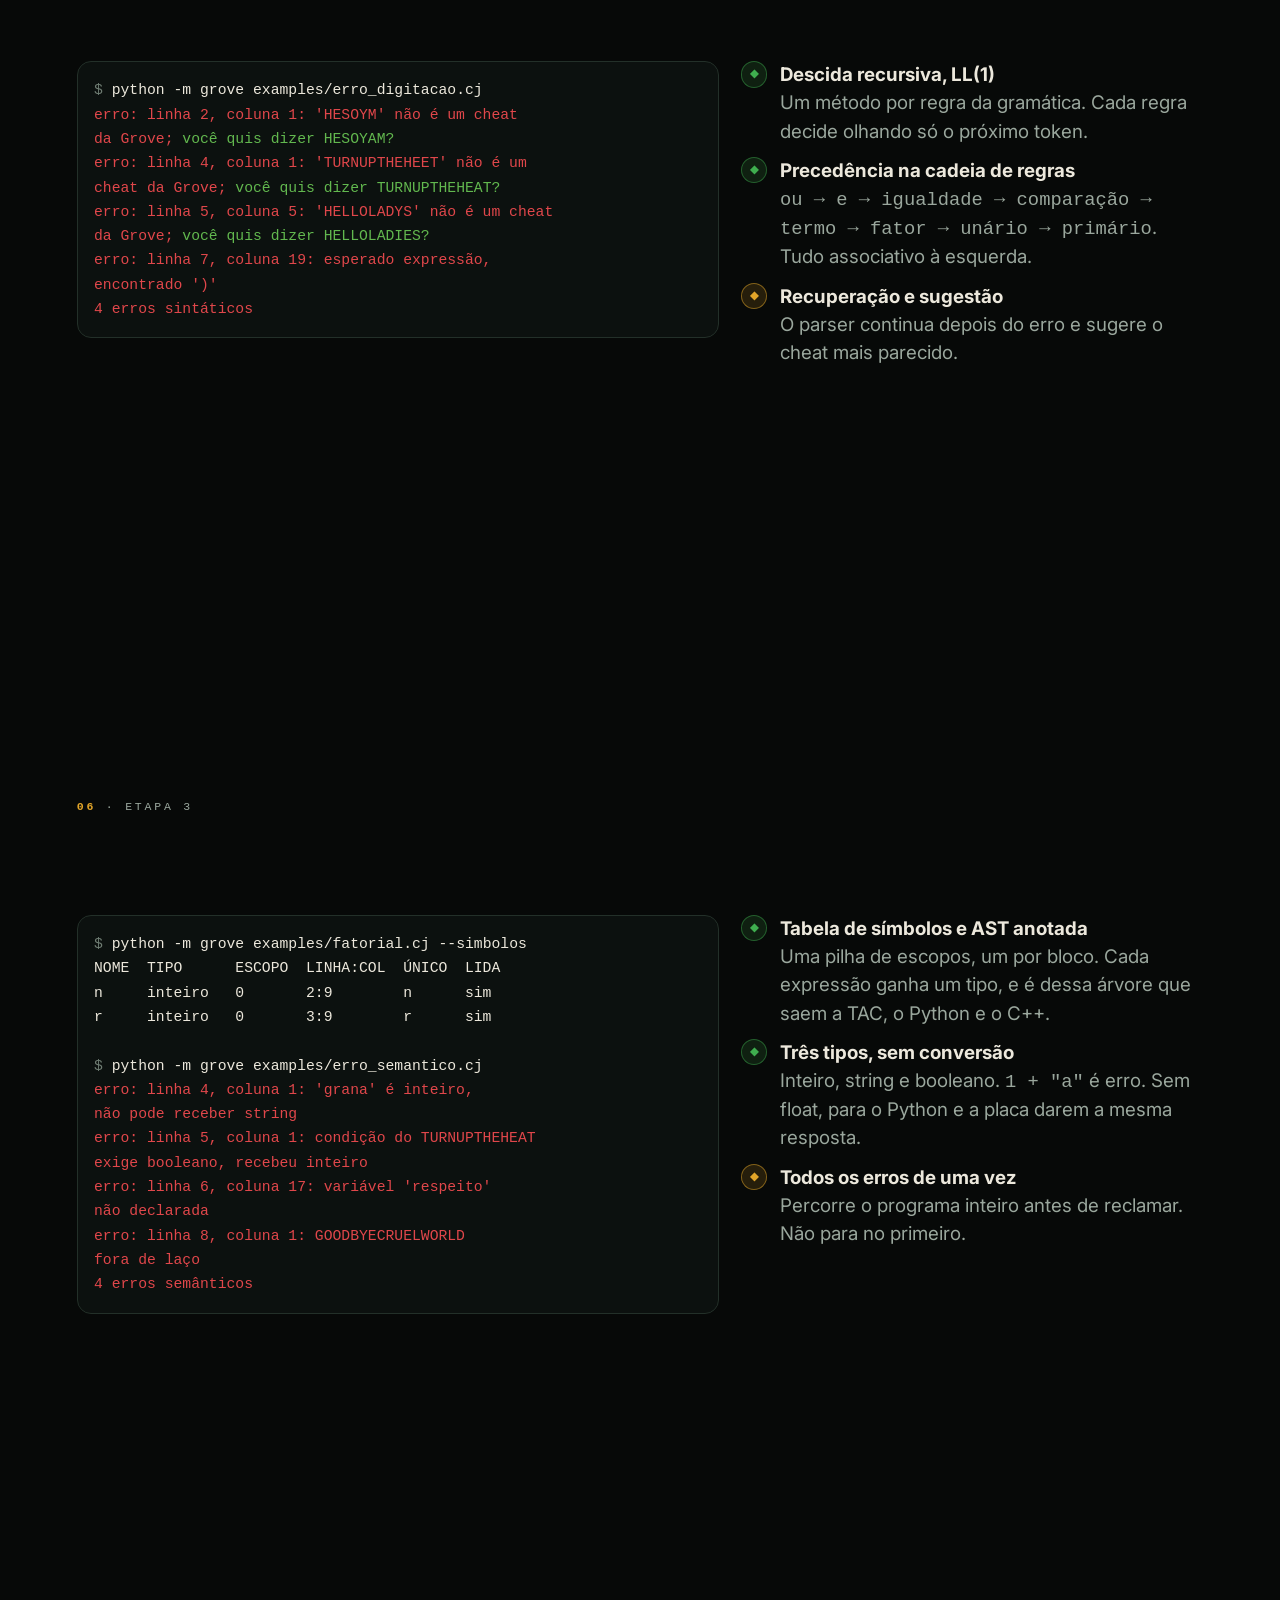
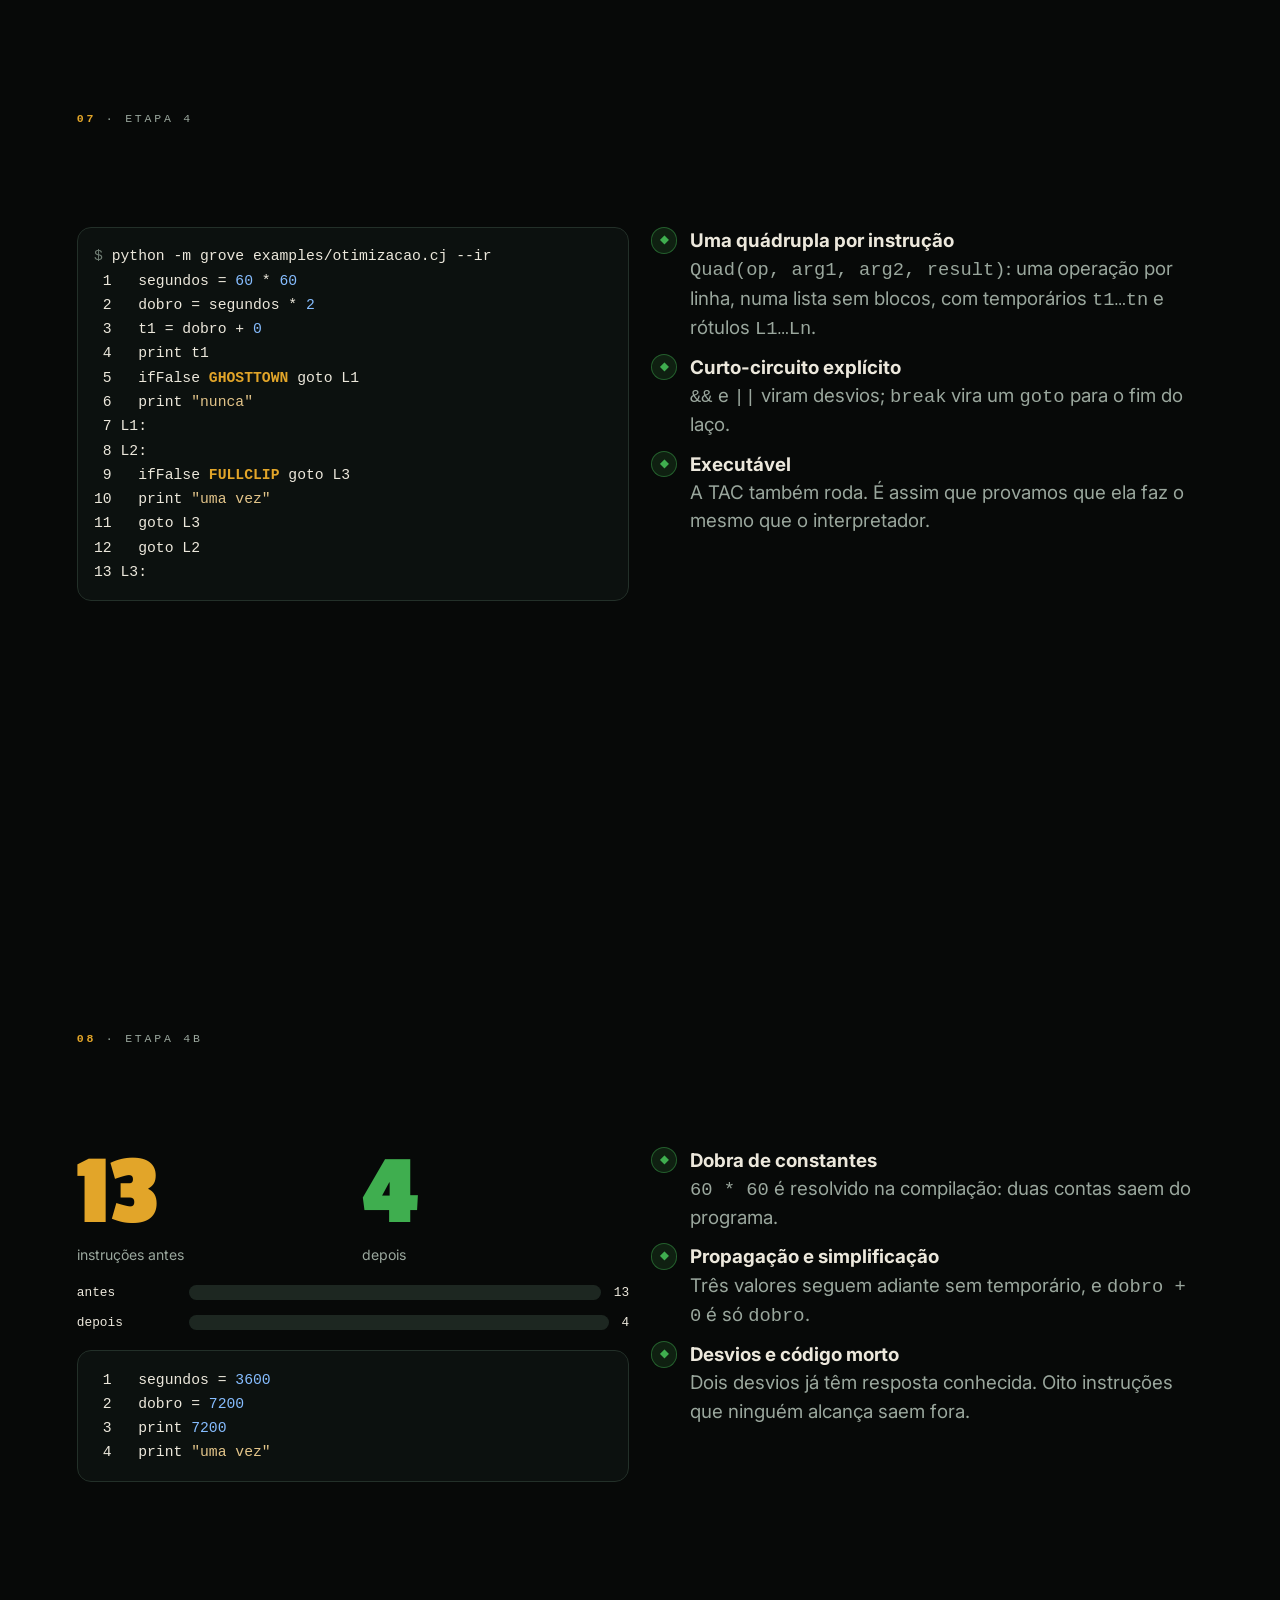
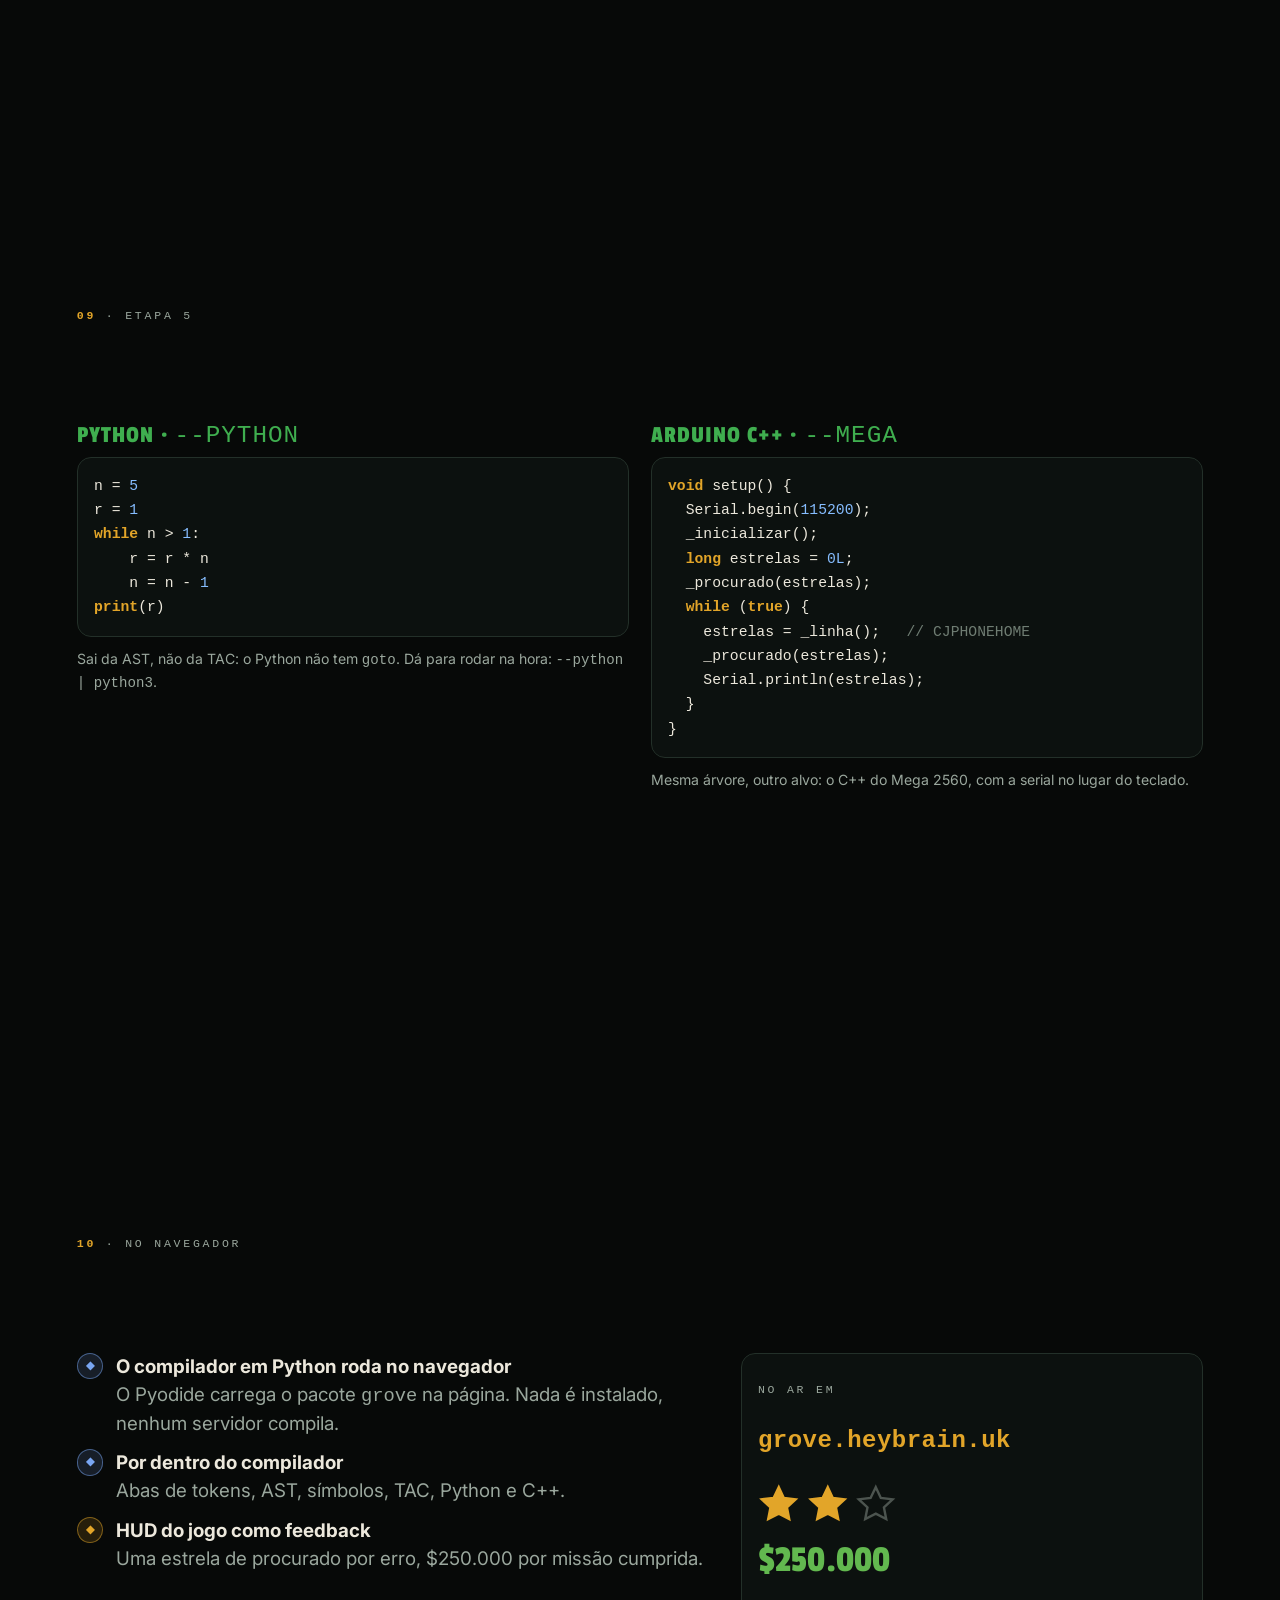
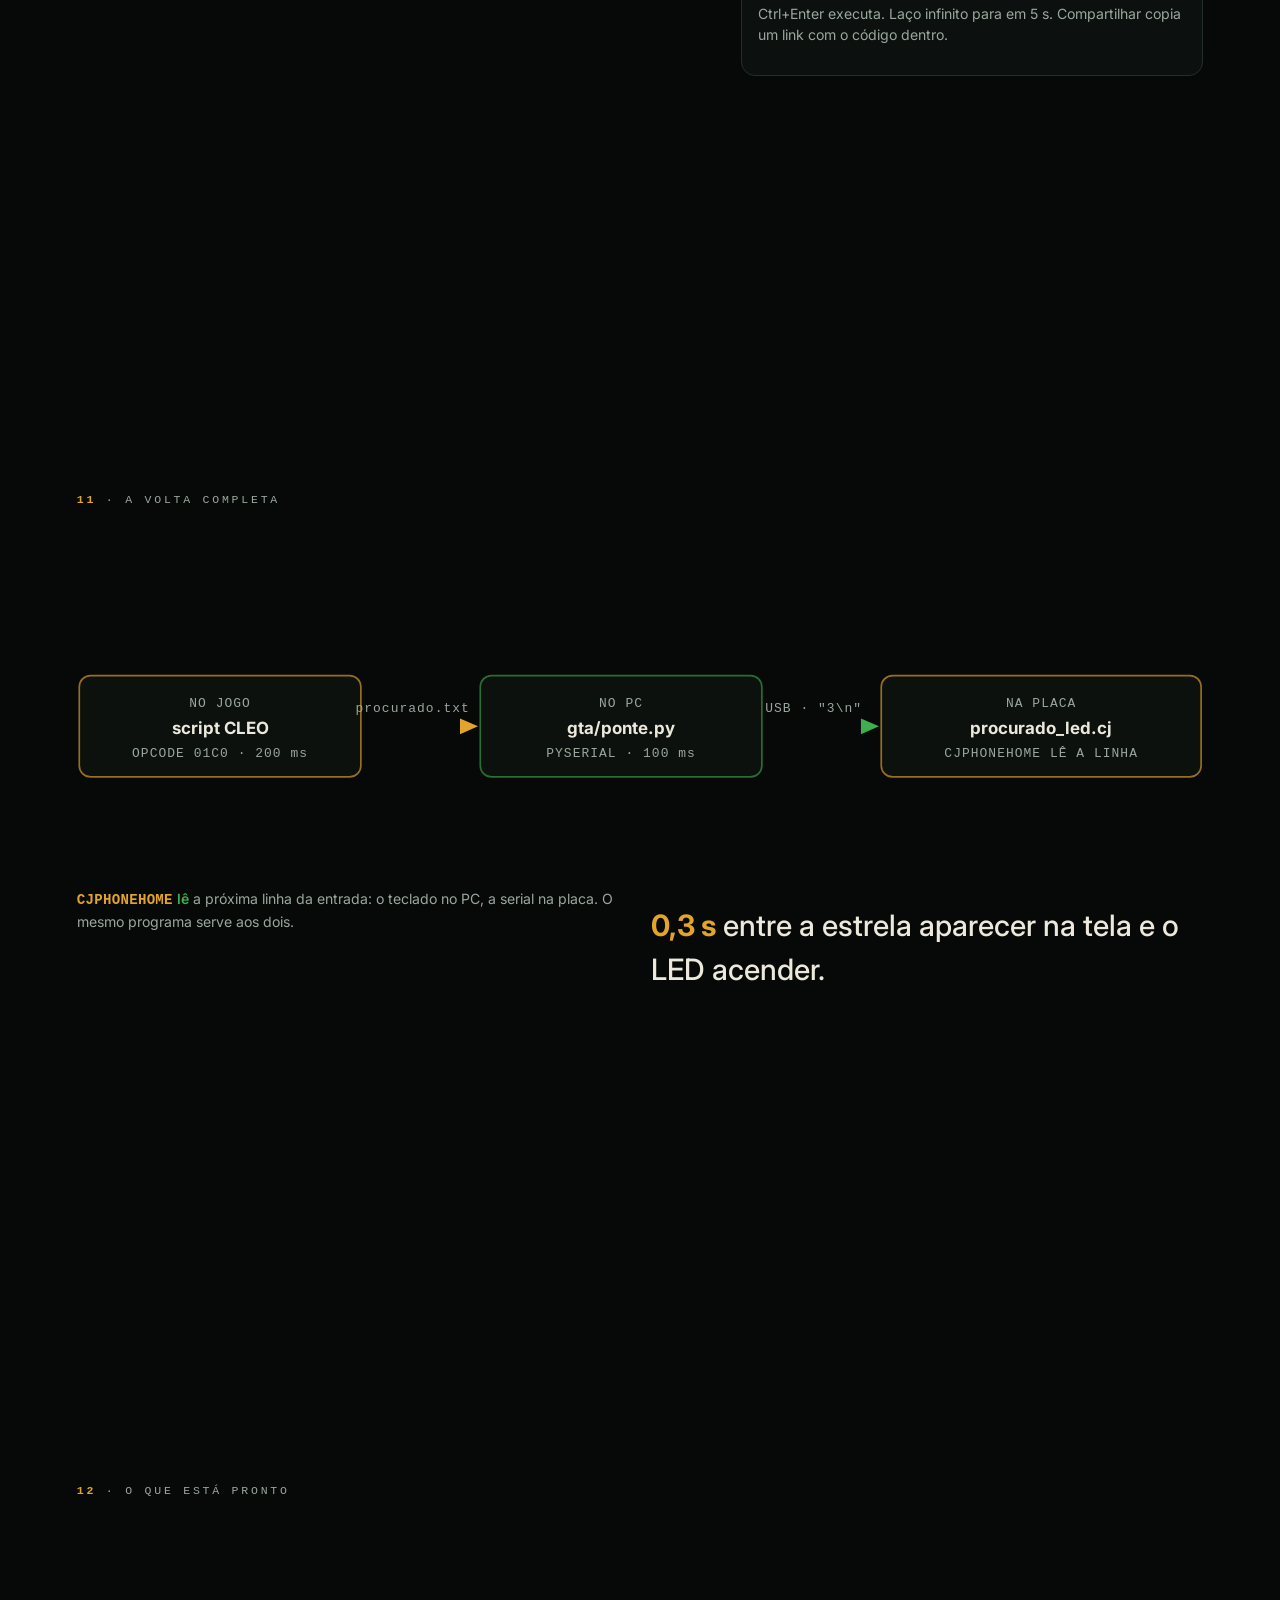
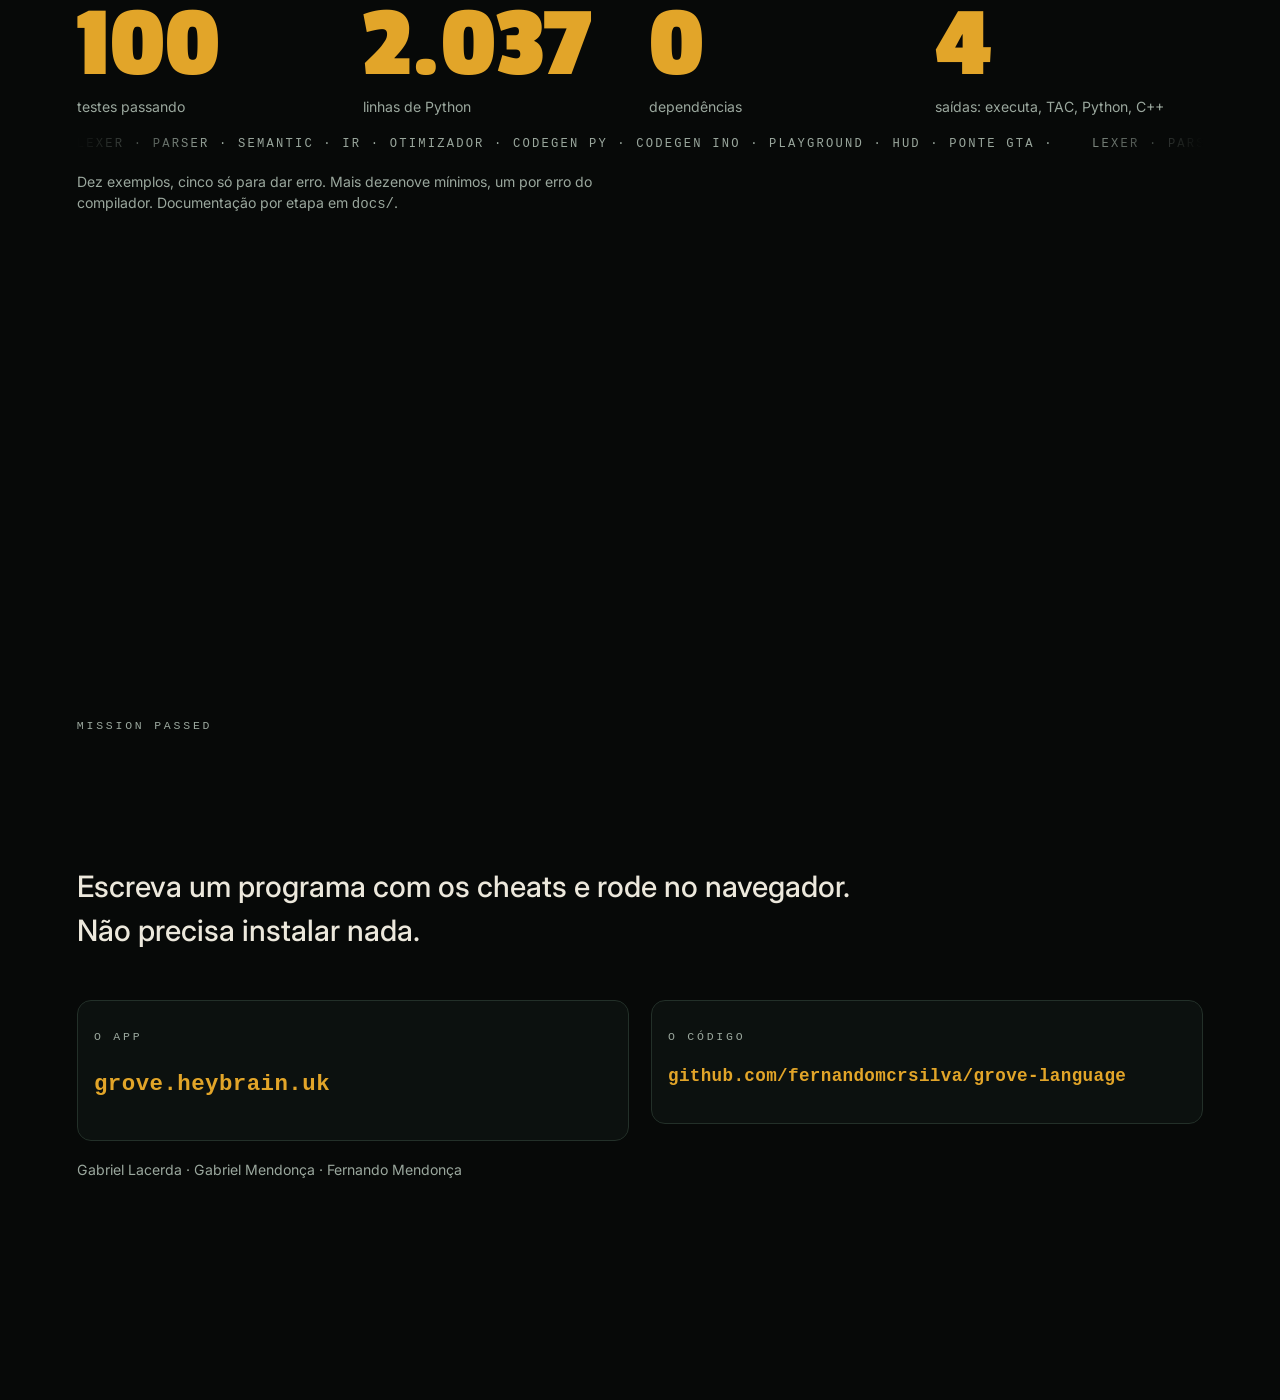
==== commit b5328b69: "apresentação: três tópicos por slide, no máximo O semântico tinha cinco, o sintático, a TAC, a otimi" ====
--- a/docs/apresentacao.html
+++ b/docs/apresentacao.html
@@ -416,7 +416,6 @@
     <ul data-anim="direita" style="--i:3">
       <li><span class="pino">◆</span><span><b>Descida recursiva, LL(1)</b>Um método por regra da gramática. Cada regra decide olhando só o próximo token.</span></li>
       <li><span class="pino">◆</span><span><b>Precedência na cadeia de regras</b><code>ou → e → igualdade → comparação → termo → fator → unário → primário</code>. Tudo associativo à esquerda.</span></li>
-      <li><span class="pino">◆</span><span><b>Nada de <code>else</code> ambíguo</b>Bloco é sempre <code>{ }</code>, então não existe <code>else</code> ambíguo. <span class="cheat">BRINGITON</span> vira um <code>if</code> aninhado.</span></li>
       <li><span class="pino ouro">◆</span><span><b>Recuperação e sugestão</b>O parser continua depois do erro e sugere o cheat mais parecido.</span></li>
     </ul>
   </div>
@@ -445,11 +444,9 @@
 <span class="r">4 erros semânticos</span></pre>
     </div>
     <ul data-anim="direita" style="--i:3">
-      <li><span class="pino">◆</span><span><b>Tabela de símbolos</b>Uma pilha de escopos, um por bloco. Cada variável guarda tipo, posição e se foi lida.</span></li>
-      <li><span class="pino">◆</span><span><b>Tipos sem conversão implícita</b><code>1 + "a"</code> é erro; a condição do <code>if</code> e do <code>while</code> tem de ser booleana.</span></li>
-      <li><span class="pino">◆</span><span><b>Três tipos, nenhum float</b>Inteiro, string e booleano. Com float, o Python e a placa parariam de dar a mesma resposta.</span></li>
+      <li><span class="pino">◆</span><span><b>Tabela de símbolos e AST anotada</b>Uma pilha de escopos, um por bloco. Cada expressão ganha um tipo, e é dessa árvore que saem a TAC, o Python e o C++.</span></li>
+      <li><span class="pino">◆</span><span><b>Três tipos, sem conversão</b>Inteiro, string e booleano. <code>1 + "a"</code> é erro. Sem float, para o Python e a placa darem a mesma resposta.</span></li>
       <li><span class="pino ouro">◆</span><span><b>Todos os erros de uma vez</b>Percorre o programa inteiro antes de reclamar. Não para no primeiro.</span></li>
-      <li><span class="pino ouro">◆</span><span><b>Anota a AST</b>Cada expressão ganha um tipo. É dessa árvore que saem a TAC, o Python e o C++.</span></li>
     </ul>
   </div>
 </section>
@@ -476,8 +473,7 @@
 13 L3:</pre>
     </div>
     <ul data-anim="direita" style="--i:3">
-      <li><span class="pino">◆</span><span><b>Uma quádrupla por instrução</b><code>Quad(op, arg1, arg2, result)</code>: uma operação por linha, com temporários <code>t1…tn</code> e rótulos <code>L1…Ln</code>.</span></li>
-      <li><span class="pino">◆</span><span><b>Sem escopo e sem aninhamento</b>A TAC é uma lista, sem blocos. Cada variável usa o nome único da tabela.</span></li>
+      <li><span class="pino">◆</span><span><b>Uma quádrupla por instrução</b><code>Quad(op, arg1, arg2, result)</code>: uma operação por linha, numa lista sem blocos, com temporários <code>t1…tn</code> e rótulos <code>L1…Ln</code>.</span></li>
       <li><span class="pino">◆</span><span><b>Curto-circuito explícito</b><code>&amp;&amp;</code> e <code>||</code> viram desvios; <code>break</code> vira um <code>goto</code> para o fim do laço.</span></li>
       <li><span class="pino">◆</span><span><b>Executável</b>A TAC também roda. É assim que provamos que ela faz o mesmo que o interpretador.</span></li>
     </ul>
@@ -507,8 +503,7 @@
     </div>
     <ul data-anim="direita" style="--i:6">
       <li><span class="pino">◆</span><span><b>Dobra de constantes</b><code>60 * 60</code> é resolvido na compilação: duas contas saem do programa.</span></li>
-      <li><span class="pino">◆</span><span><b>Propagação de cópias e constantes</b>Três valores seguem adiante sem passar por temporário.</span></li>
-      <li><span class="pino">◆</span><span><b>Simplificação algébrica</b><code>dobro + 0</code> é só <code>dobro</code>.</span></li>
+      <li><span class="pino">◆</span><span><b>Propagação e simplificação</b>Três valores seguem adiante sem temporário, e <code>dobro + 0</code> é só <code>dobro</code>.</span></li>
       <li><span class="pino">◆</span><span><b>Desvios e código morto</b>Dois desvios já têm resposta conhecida. Oito instruções que ninguém alcança saem fora.</span></li>
     </ul>
   </div>
@@ -558,7 +553,6 @@
   <div class="duas larga-esq">
     <ul data-anim="esquerda" style="--i:2">
       <li><span class="pino azul">◆</span><span><b>O compilador em Python roda no navegador</b>O Pyodide carrega o pacote <code>grove</code> na página. Nada é instalado, nenhum servidor compila.</span></li>
-      <li><span class="pino azul">◆</span><span><b>Editor com realce dos cheats</b>Numeração, recuo automático, linha de erro marcada, código salvo no navegador.</span></li>
       <li><span class="pino azul">◆</span><span><b>Por dentro do compilador</b>Abas de tokens, AST, símbolos, TAC, Python e C++.</span></li>
       <li><span class="pino ouro">◆</span><span><b>HUD do jogo como feedback</b>Uma estrela de procurado por erro, $250.000 por missão cumprida.</span></li>
     </ul>
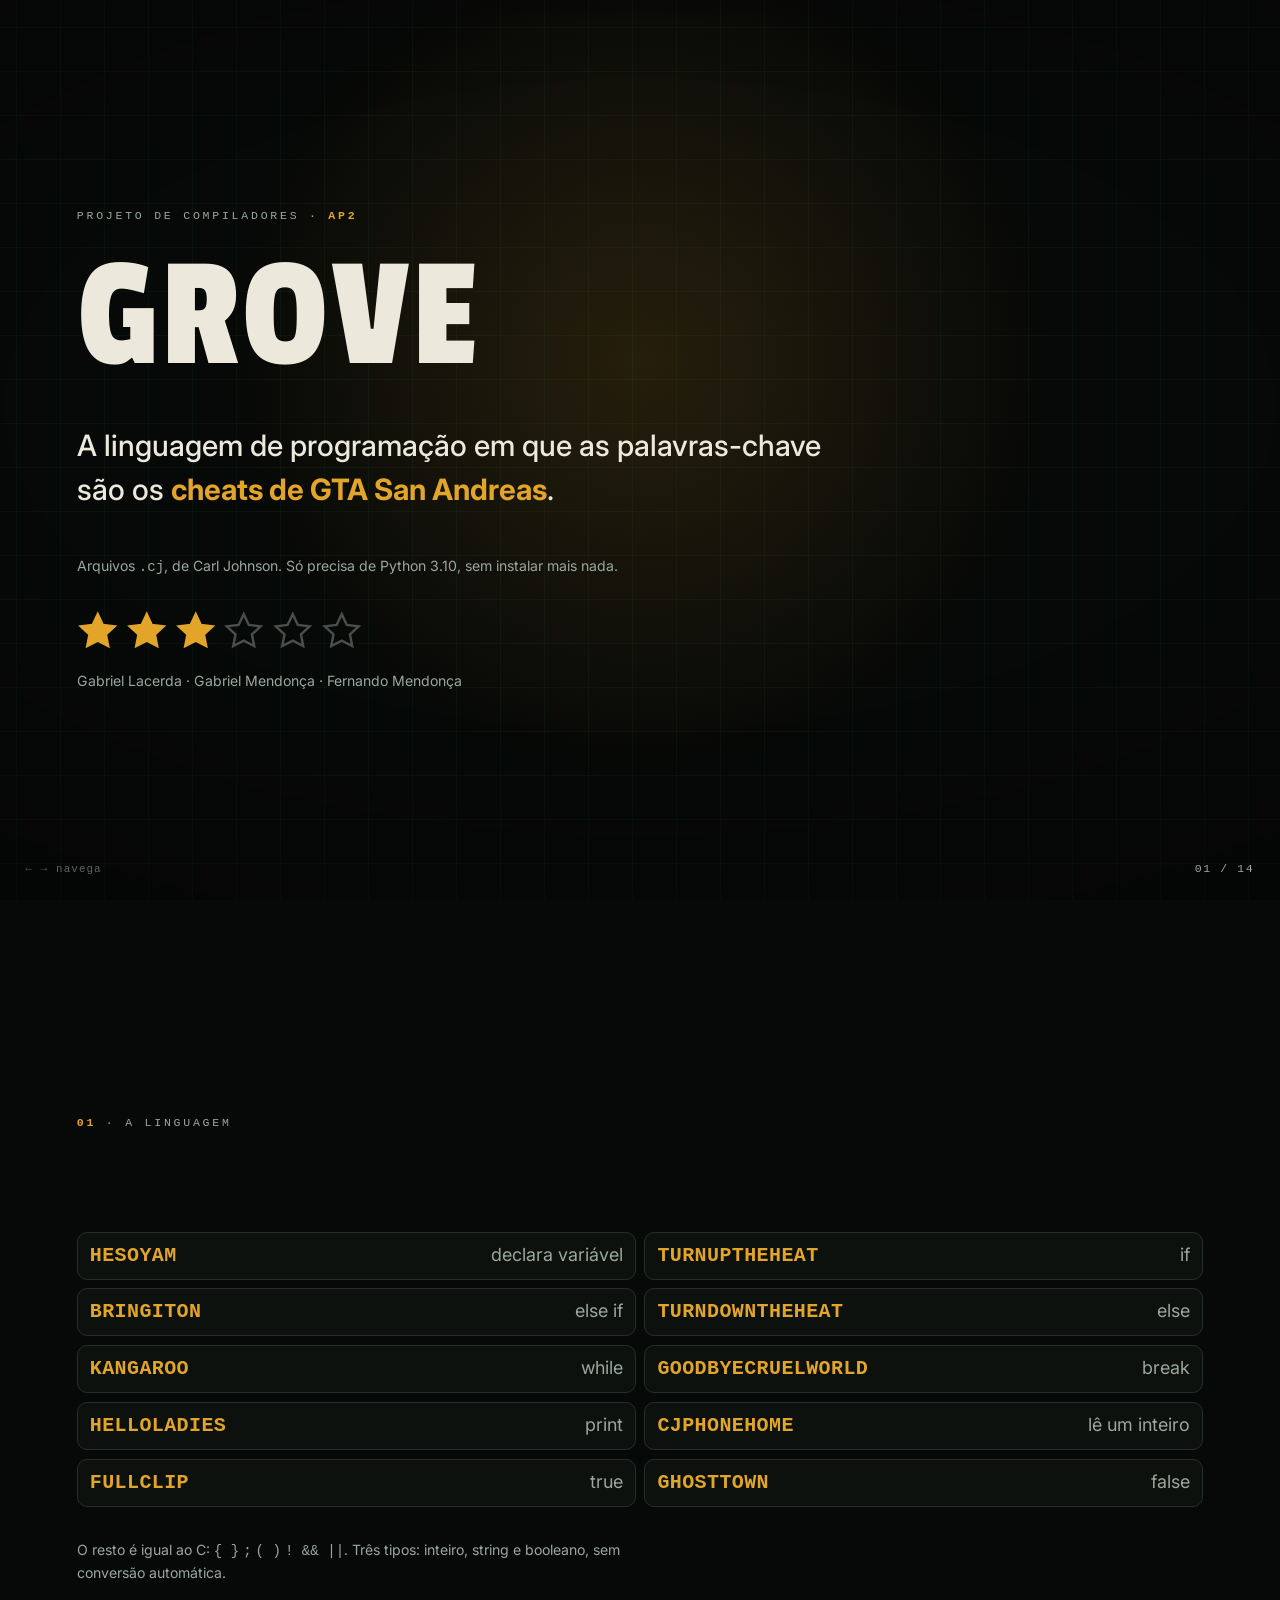
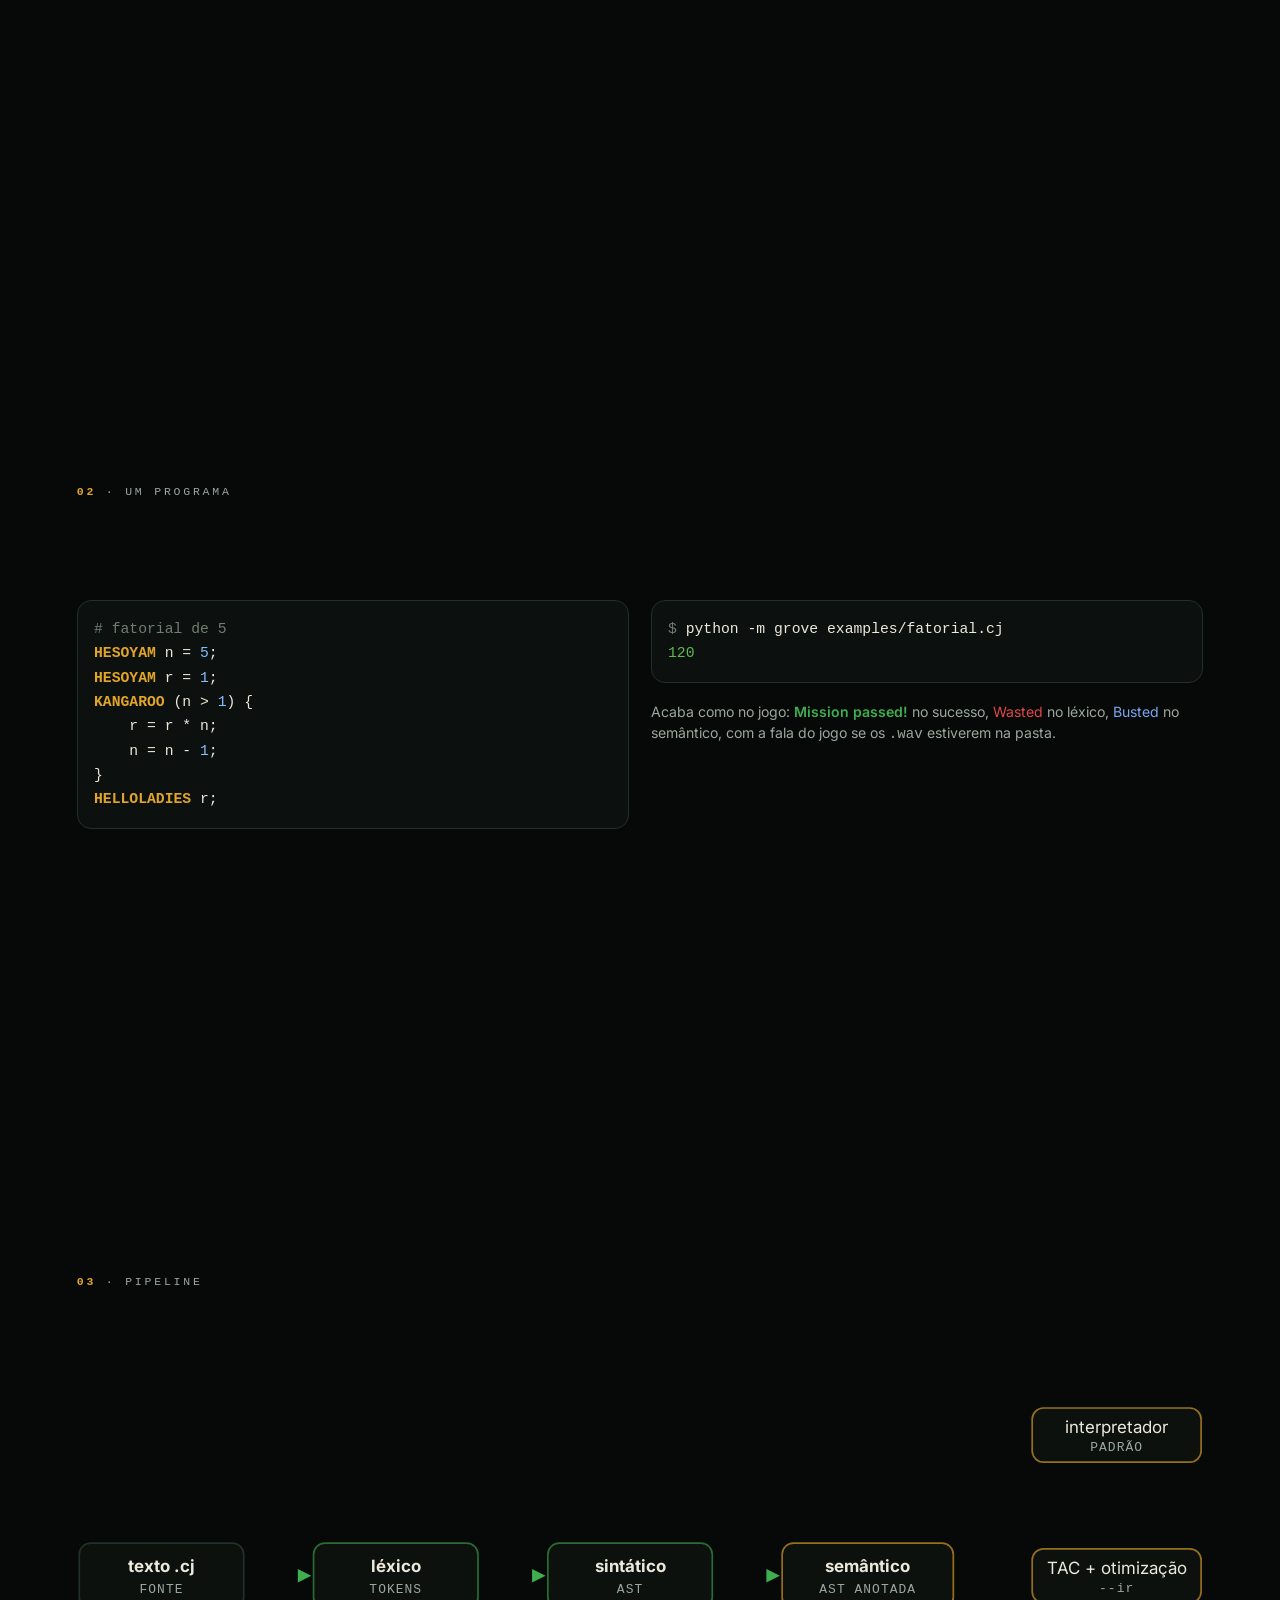
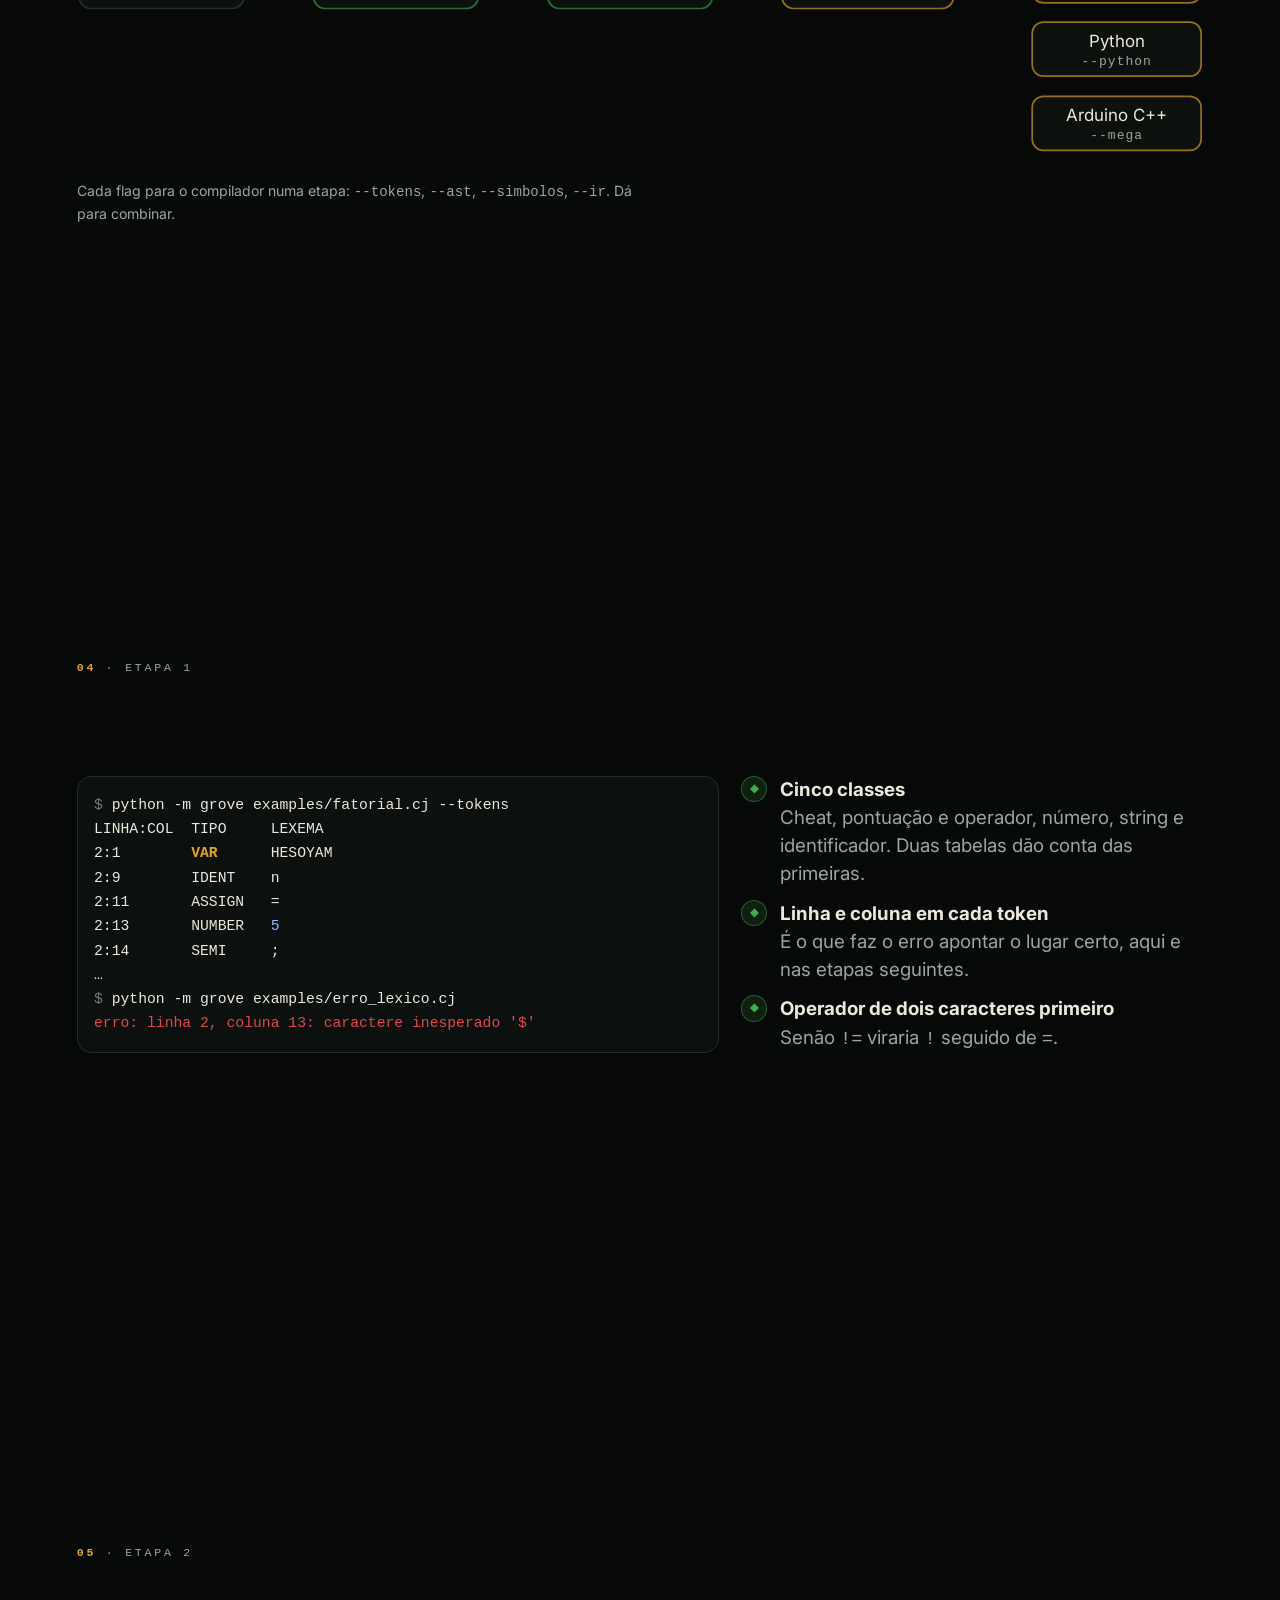
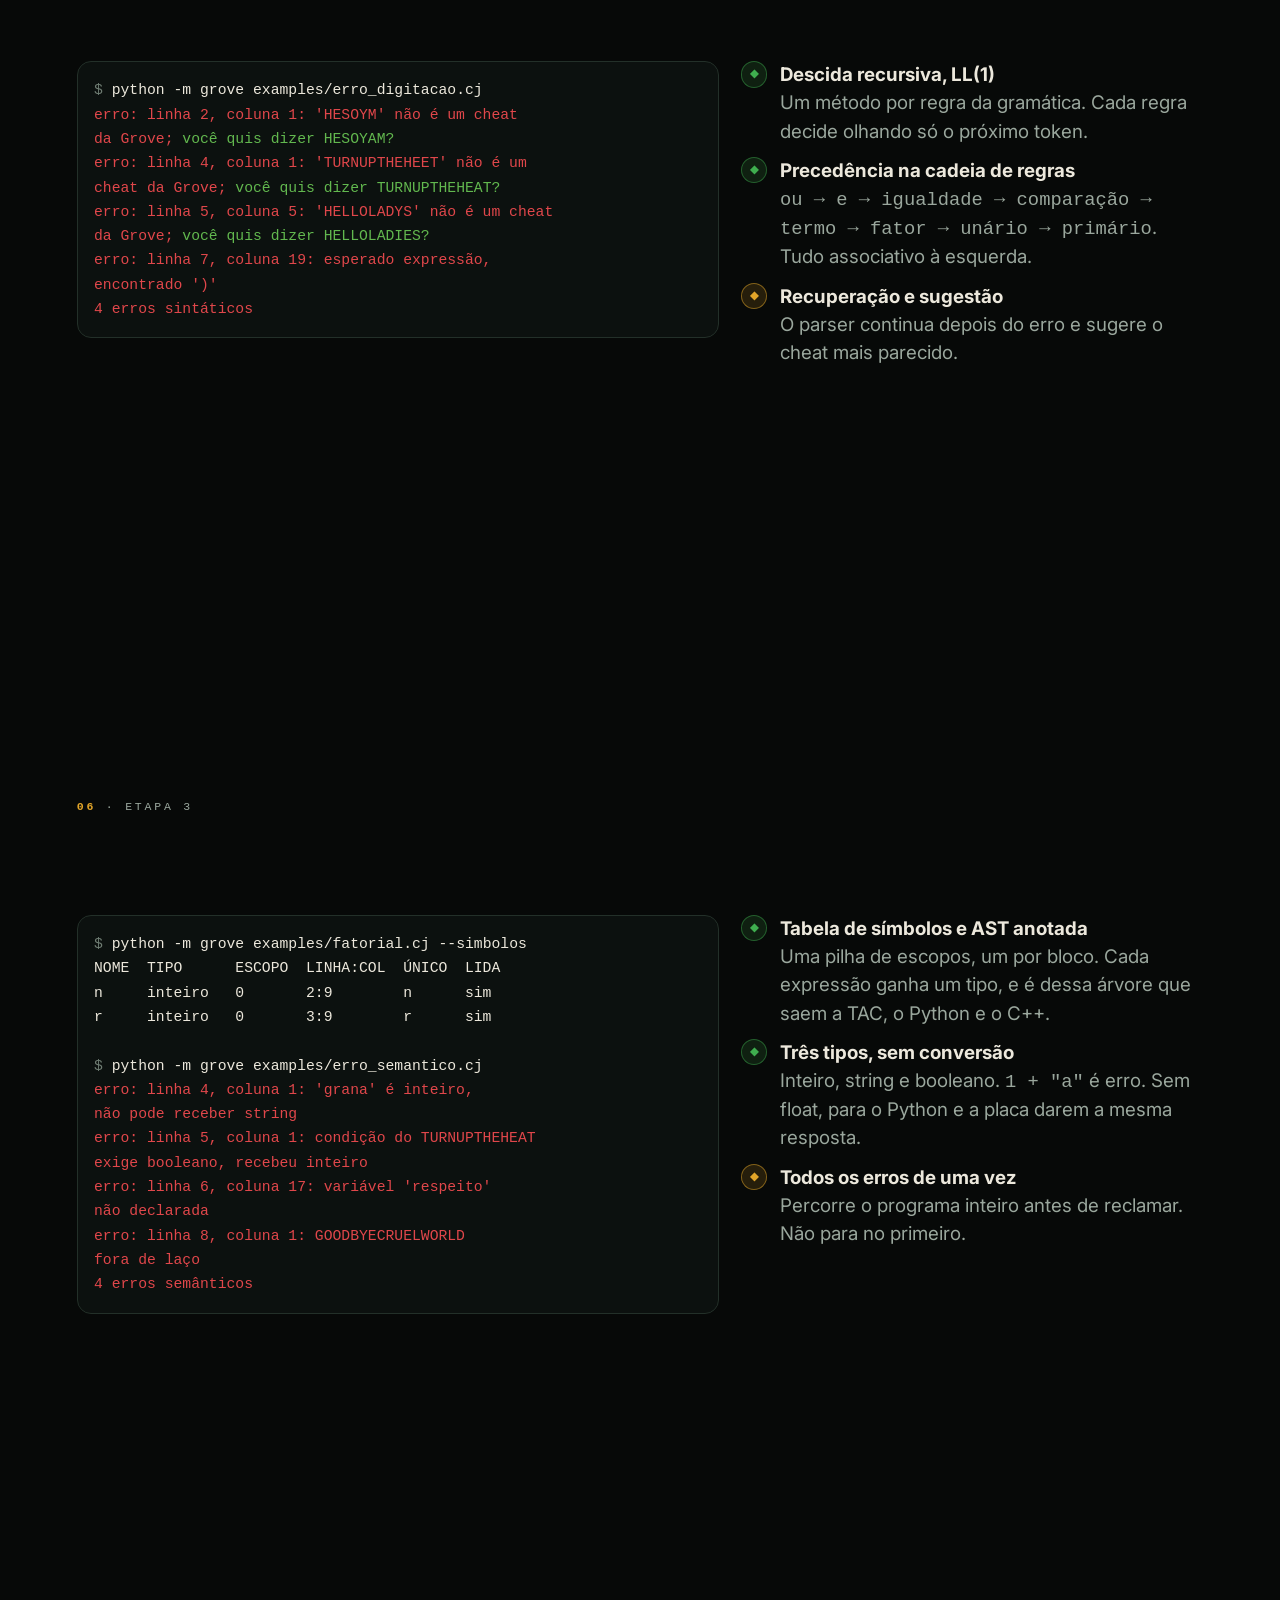
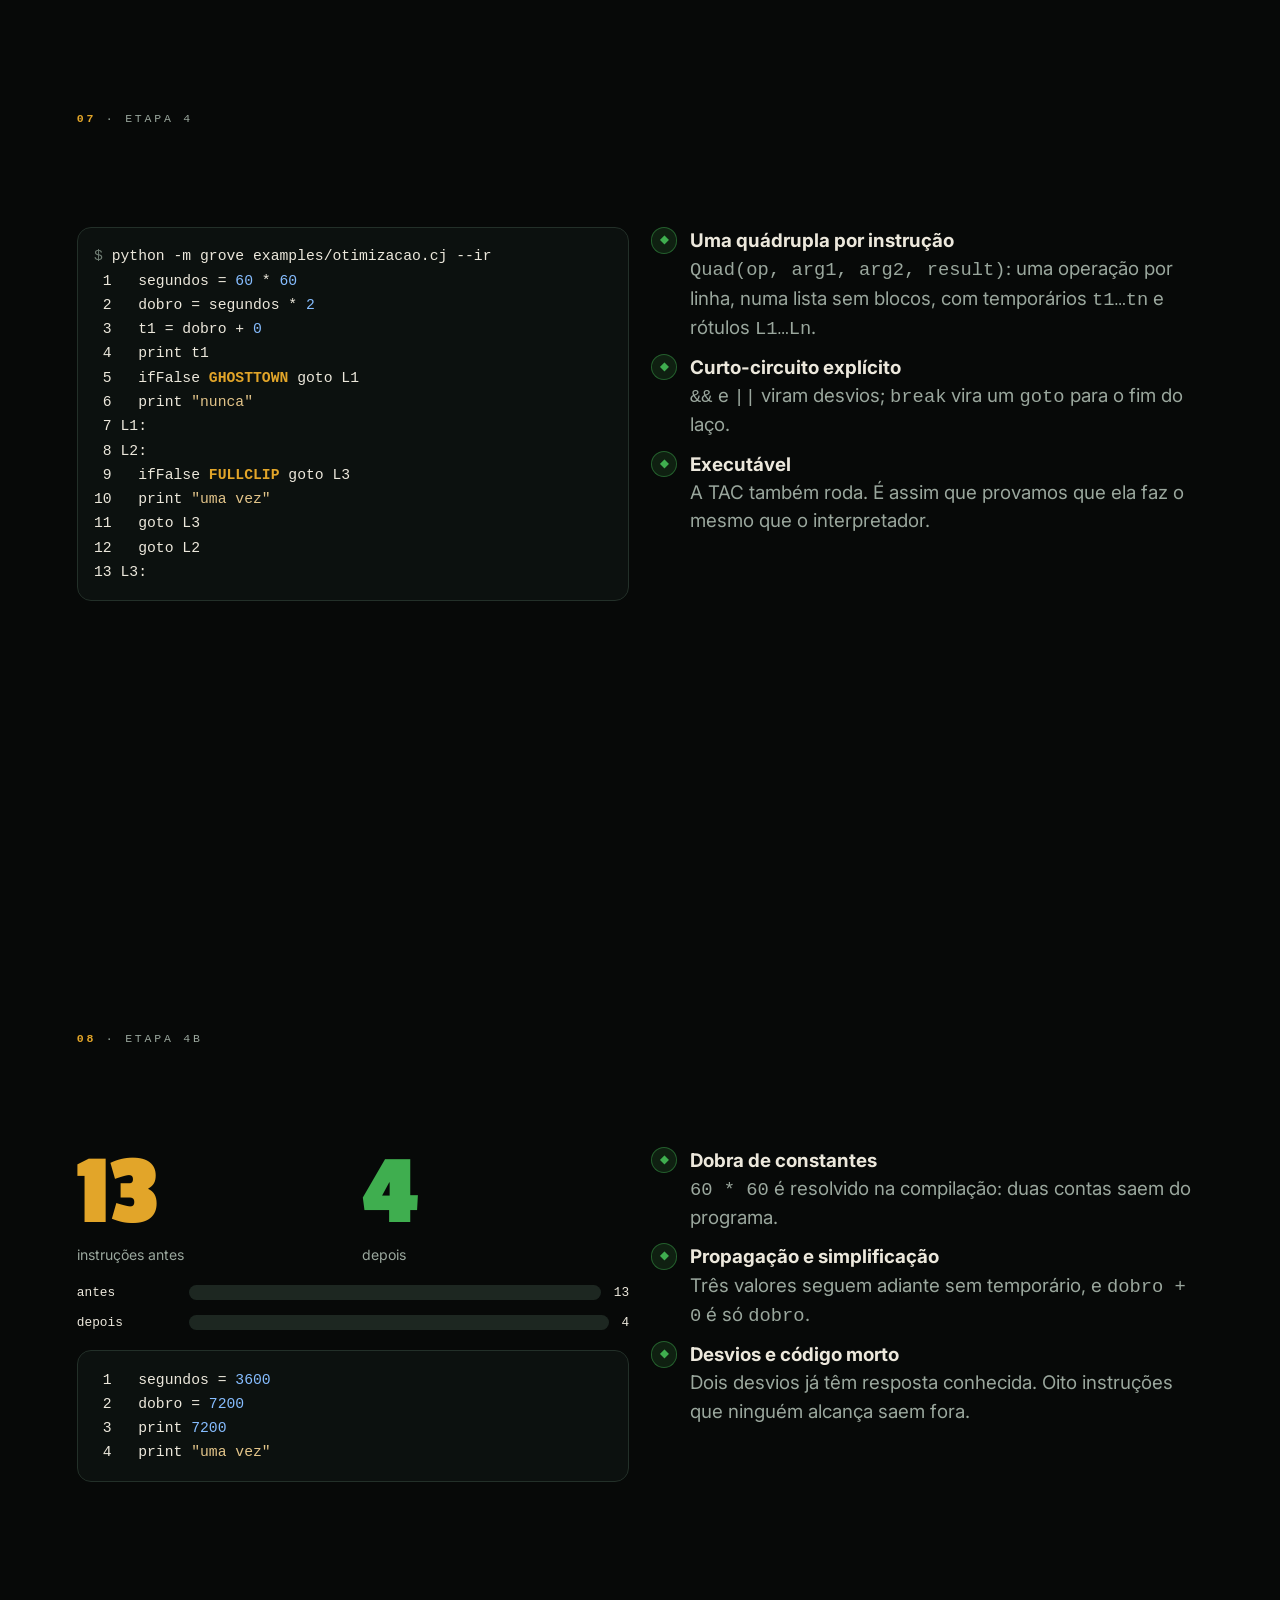
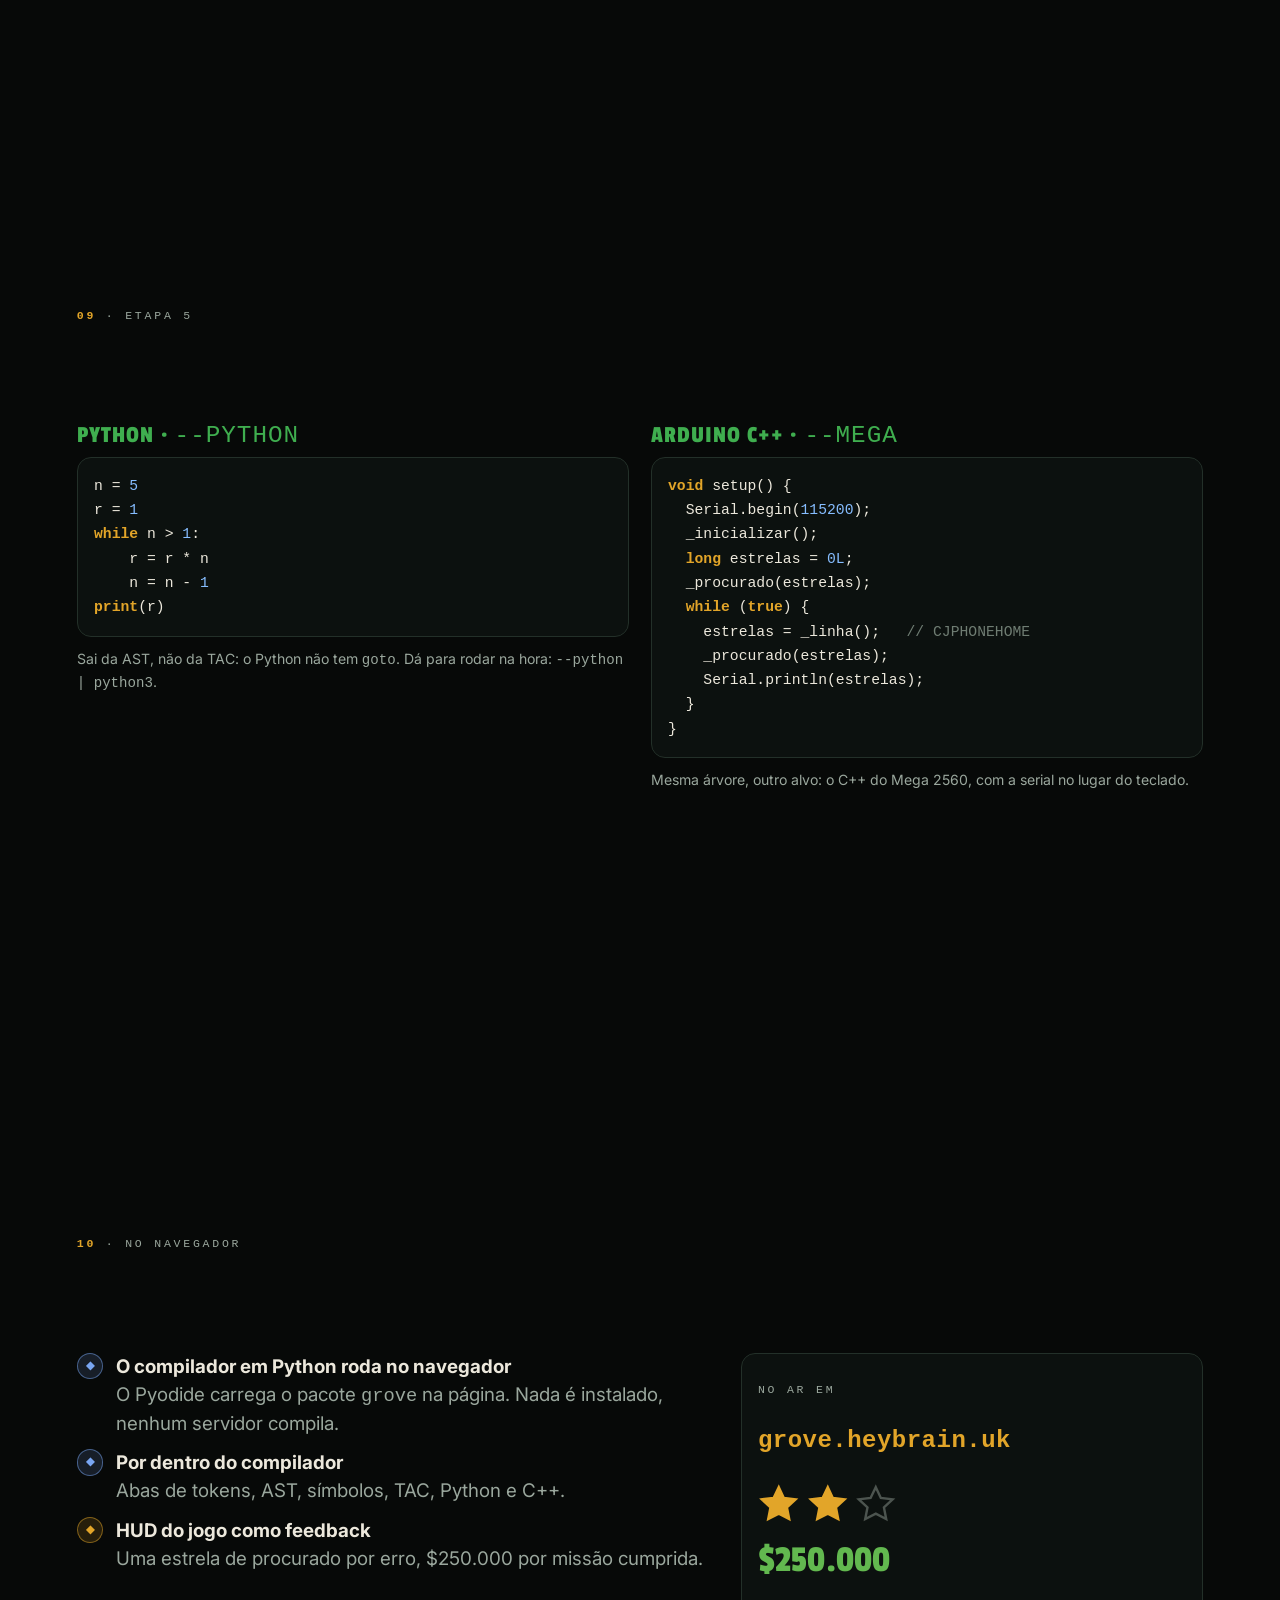
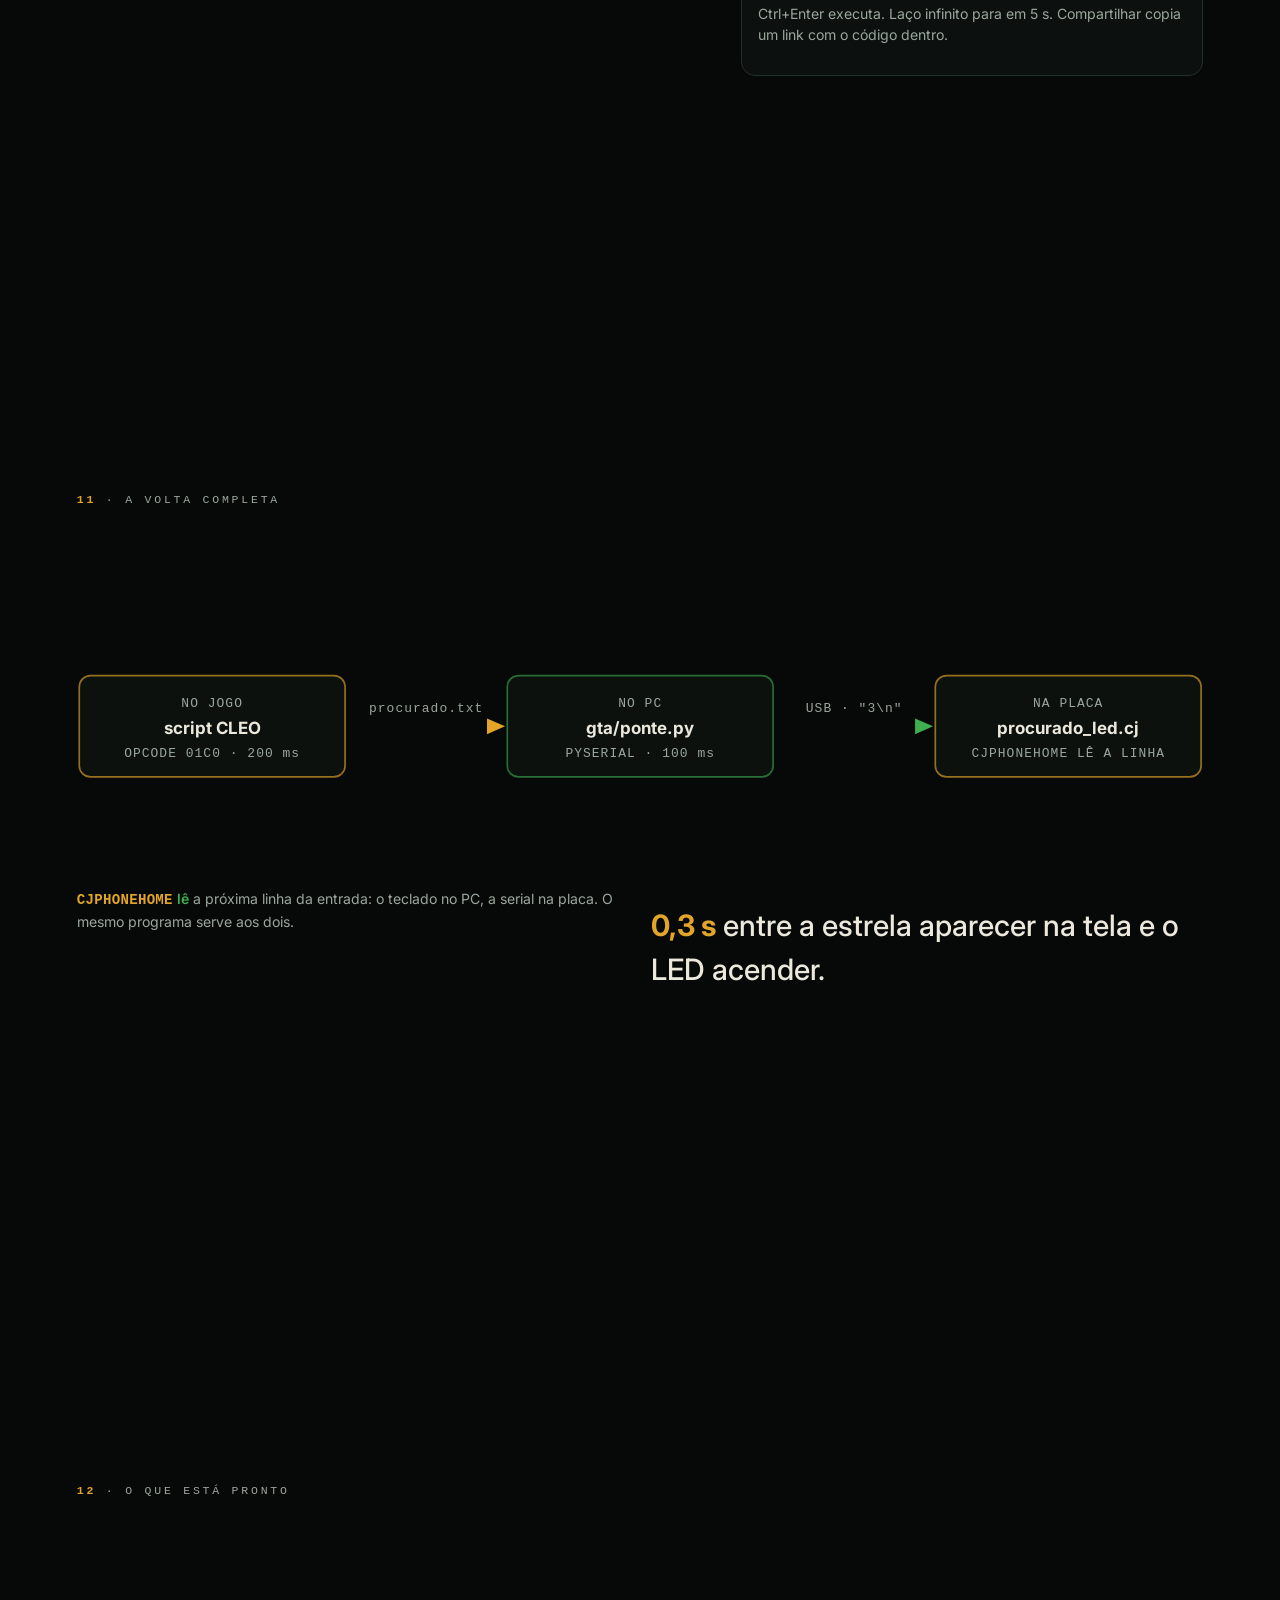
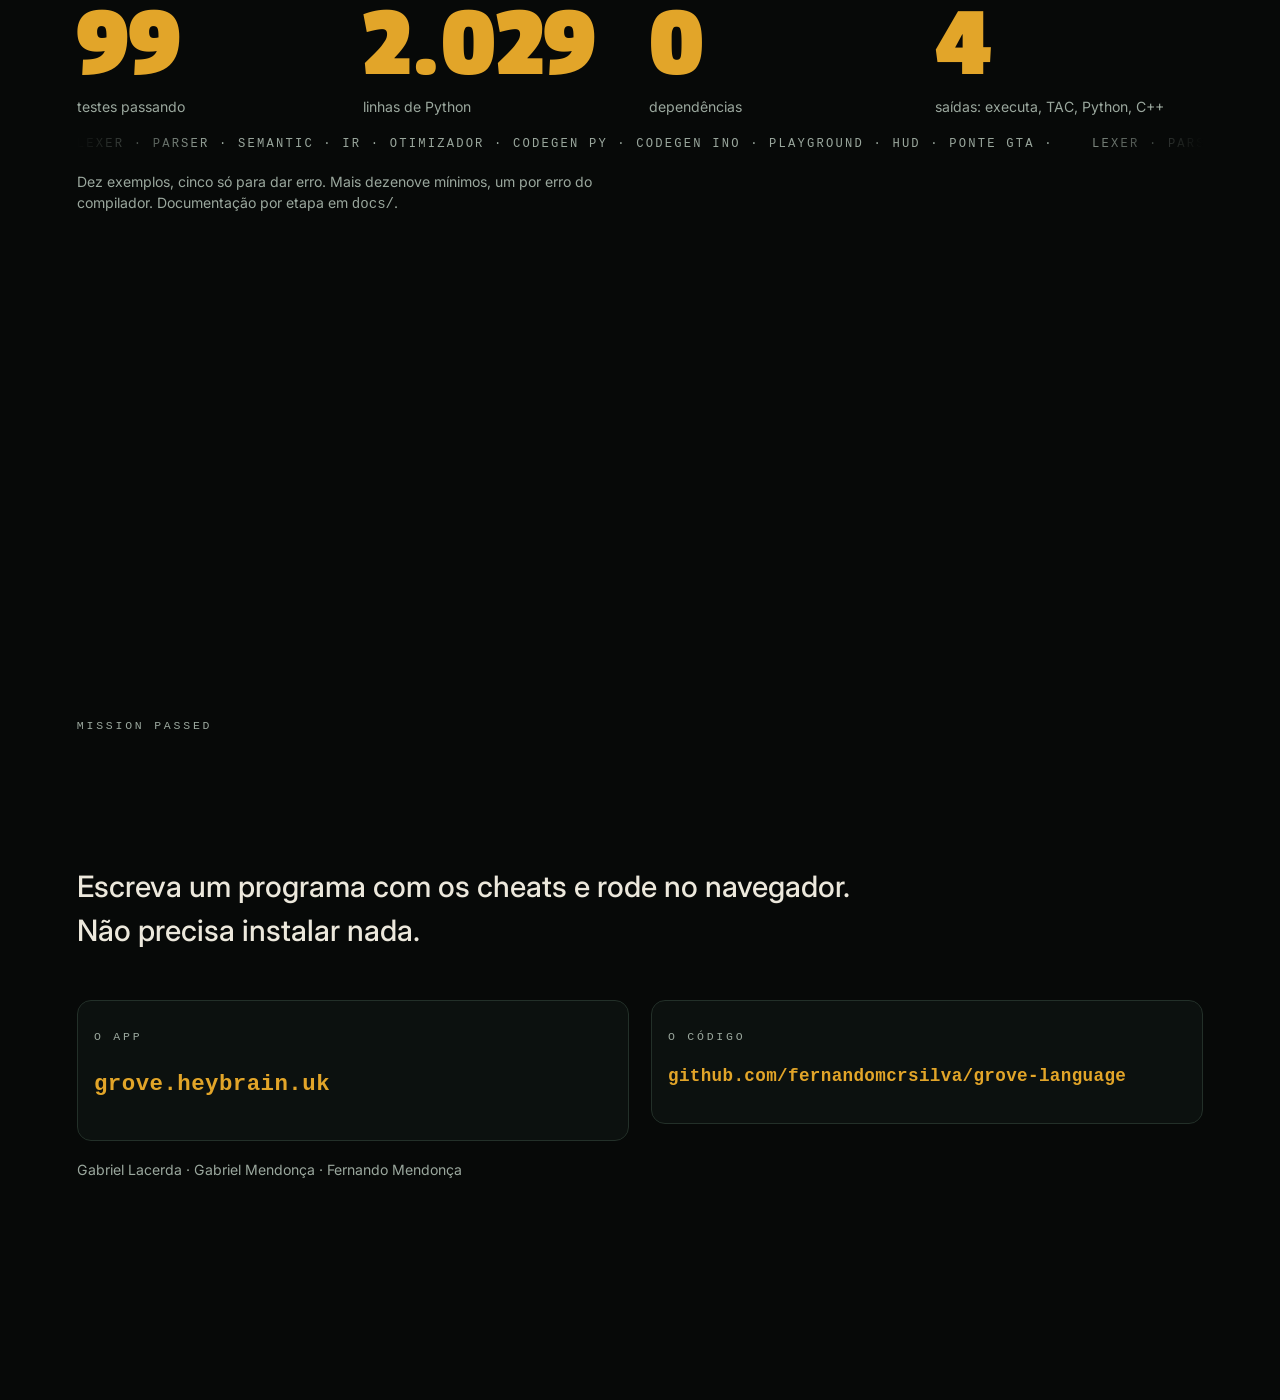
==== commit 26371f21: "apresentação: o rótulo procurado.txt entrava dentro da caixa No diagrama da volta completa, o vão en" ====
--- a/docs/apresentacao.html
+++ b/docs/apresentacao.html
@@ -577,28 +577,28 @@
   <p class="marca" data-anim style="--i:0"><b>11</b> · a volta completa</p>
   <h2 data-anim="cortina" style="--i:1">O jogo acendendo os LEDs</h2>
   <svg class="fig" viewBox="0 0 1000 220" role="img" aria-label="Do script CLEO dentro do GTA, pela ponte em Python, até o Mega 2560">
-    <rect class="caixa ouro" x="2" y="60" width="250" height="90" data-anim="esquerda" style="--i:2"/>
-    <text class="rot" x="127" y="88" text-anchor="middle" data-anim="esquerda" style="--i:2">NO JOGO</text>
-    <text class="tit" x="127" y="112" text-anchor="middle" data-anim="esquerda" style="--i:2">script CLEO</text>
-    <text class="rot" x="127" y="132" text-anchor="middle" data-anim="esquerda" style="--i:2">OPCODE 01C0 · 200 ms</text>
-
-    <path class="cano ouro" pathLength="1" d="M256 105 H340" data-anim="traco" style="--i:3"/>
-    <polygon class="ponta ouro" points="340,98 356,105 340,112" data-anim="zoom" style="--i:3"/>
-    <text class="rot" x="298" y="92" text-anchor="middle" data-anim style="--i:3">procurado.txt</text>
-
-    <rect class="caixa verde" x="358" y="60" width="250" height="90" data-anim style="--i:4"/>
-    <text class="rot" x="483" y="88" text-anchor="middle" data-anim style="--i:4">NO PC</text>
-    <text class="tit" x="483" y="112" text-anchor="middle" data-anim style="--i:4">gta/ponte.py</text>
-    <text class="rot" x="483" y="132" text-anchor="middle" data-anim style="--i:4">PYSERIAL · 100 ms</text>
-
-    <path class="cano" pathLength="1" d="M612 105 H696" data-anim="traco" style="--i:5"/>
-    <polygon class="ponta" points="696,98 712,105 696,112" data-anim="zoom" style="--i:5"/>
-    <text class="rot" x="654" y="92" text-anchor="middle" data-anim style="--i:5">USB · "3\n"</text>
-
-    <rect class="caixa ouro" x="714" y="60" width="284" height="90" data-anim="direita" style="--i:6"/>
-    <text class="rot" x="856" y="88" text-anchor="middle" data-anim="direita" style="--i:6">NA PLACA</text>
-    <text class="tit" x="856" y="112" text-anchor="middle" data-anim="direita" style="--i:6">procurado_led.cj</text>
-    <text class="rot" x="856" y="132" text-anchor="middle" data-anim="direita" style="--i:6">CJPHONEHOME LÊ A LINHA</text>
+    <rect class="caixa ouro" x="2" y="60" width="236" height="90" data-anim="esquerda" style="--i:2"/>
+    <text class="rot" x="120" y="88" text-anchor="middle" data-anim="esquerda" style="--i:2">NO JOGO</text>
+    <text class="tit" x="120" y="112" text-anchor="middle" data-anim="esquerda" style="--i:2">script CLEO</text>
+    <text class="rot" x="120" y="132" text-anchor="middle" data-anim="esquerda" style="--i:2">OPCODE 01C0 · 200 ms</text>
+
+    <path class="cano ouro" pathLength="1" d="M242 105 H364" data-anim="traco" style="--i:3"/>
+    <polygon class="ponta ouro" points="364,98 380,105 364,112" data-anim="zoom" style="--i:3"/>
+    <text class="rot" x="310" y="92" text-anchor="middle" data-anim style="--i:3">procurado.txt</text>
+
+    <rect class="caixa verde" x="382" y="60" width="236" height="90" data-anim style="--i:4"/>
+    <text class="rot" x="500" y="88" text-anchor="middle" data-anim style="--i:4">NO PC</text>
+    <text class="tit" x="500" y="112" text-anchor="middle" data-anim style="--i:4">gta/ponte.py</text>
+    <text class="rot" x="500" y="132" text-anchor="middle" data-anim style="--i:4">PYSERIAL · 100 ms</text>
+
+    <path class="cano" pathLength="1" d="M622 105 H744" data-anim="traco" style="--i:5"/>
+    <polygon class="ponta" points="744,98 760,105 744,112" data-anim="zoom" style="--i:5"/>
+    <text class="rot" x="690" y="92" text-anchor="middle" data-anim style="--i:5">USB · "3\n"</text>
+
+    <rect class="caixa ouro" x="762" y="60" width="236" height="90" data-anim="direita" style="--i:6"/>
+    <text class="rot" x="880" y="88" text-anchor="middle" data-anim="direita" style="--i:6">NA PLACA</text>
+    <text class="tit" x="880" y="112" text-anchor="middle" data-anim="direita" style="--i:6">procurado_led.cj</text>
+    <text class="rot" x="880" y="132" text-anchor="middle" data-anim="direita" style="--i:6">CJPHONEHOME LÊ A LINHA</text>
   </svg>
   <div class="duas" style="margin-top:var(--gap)">
     <p class="nota" data-anim style="--i:7"><span class="cheat">CJPHONEHOME</span> <em>lê</em> a próxima linha da entrada: o teclado no PC, a serial na placa. O mesmo programa serve aos dois.</p>
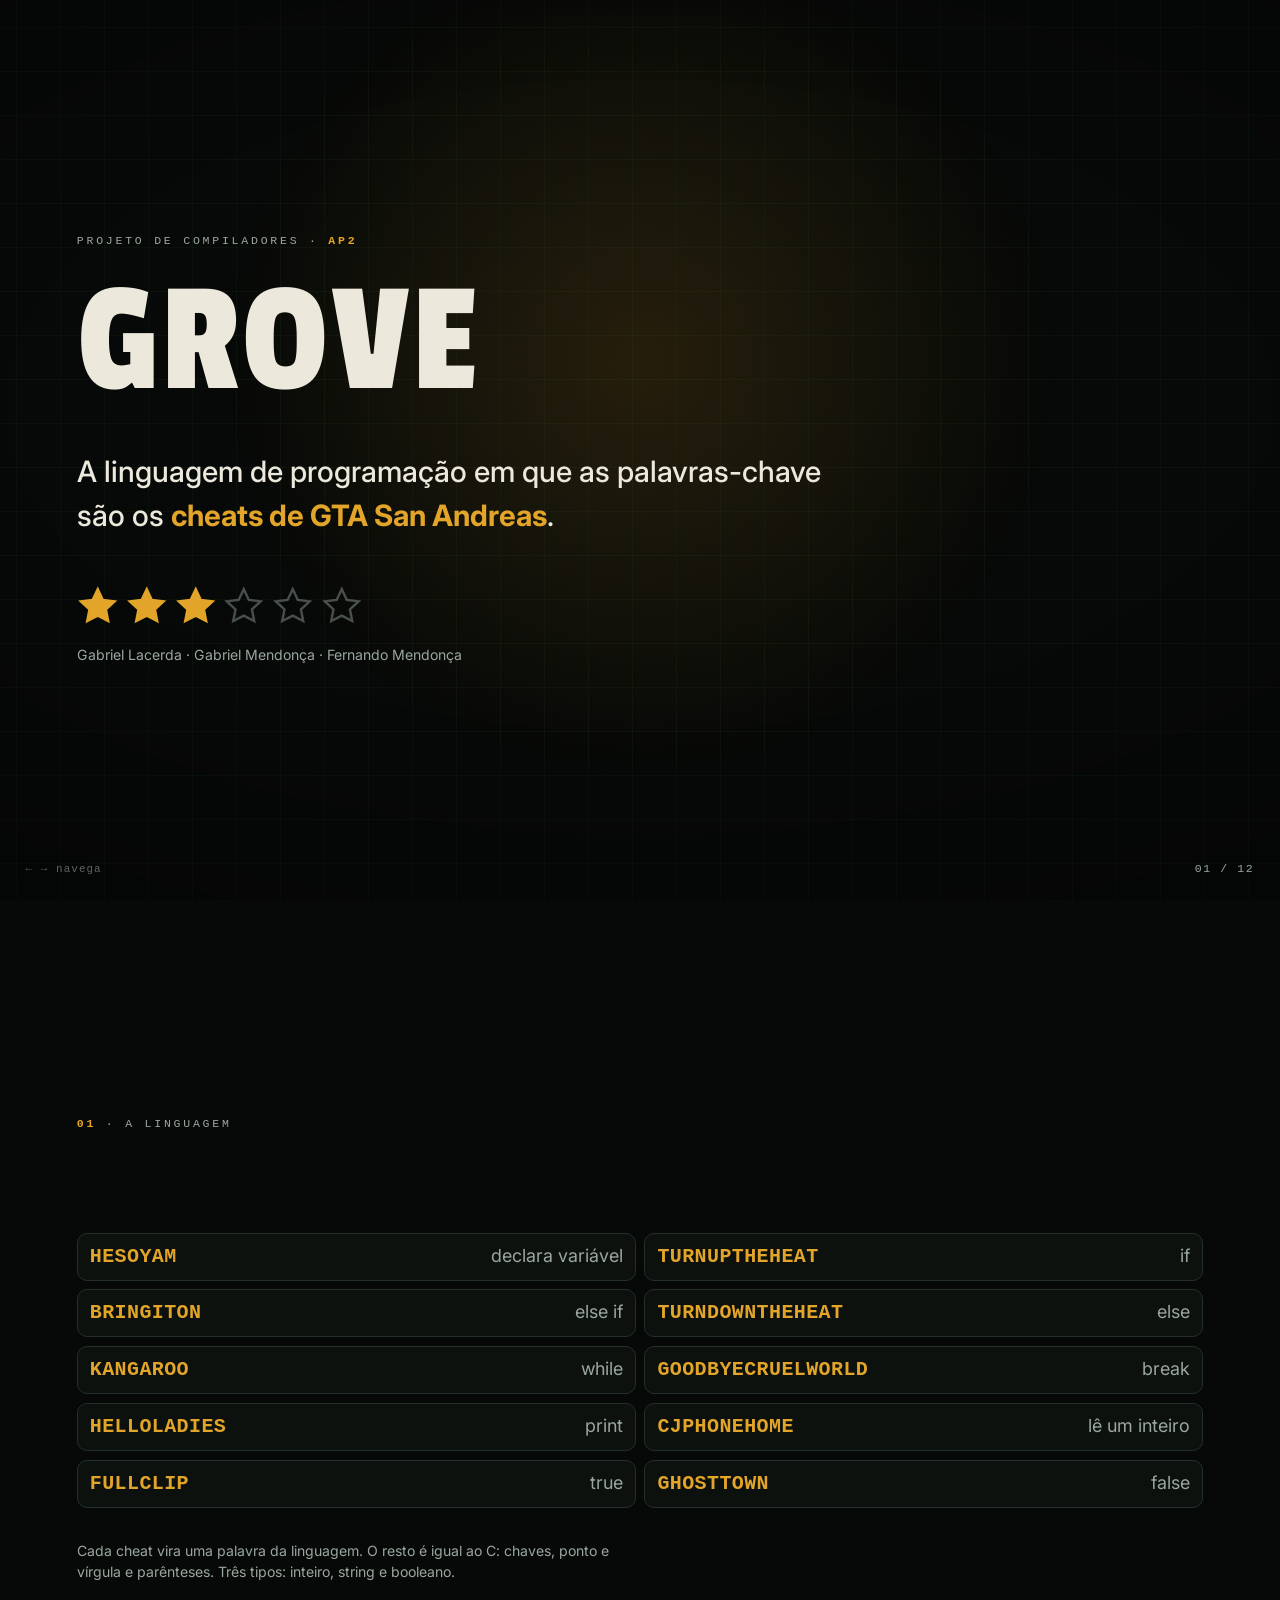
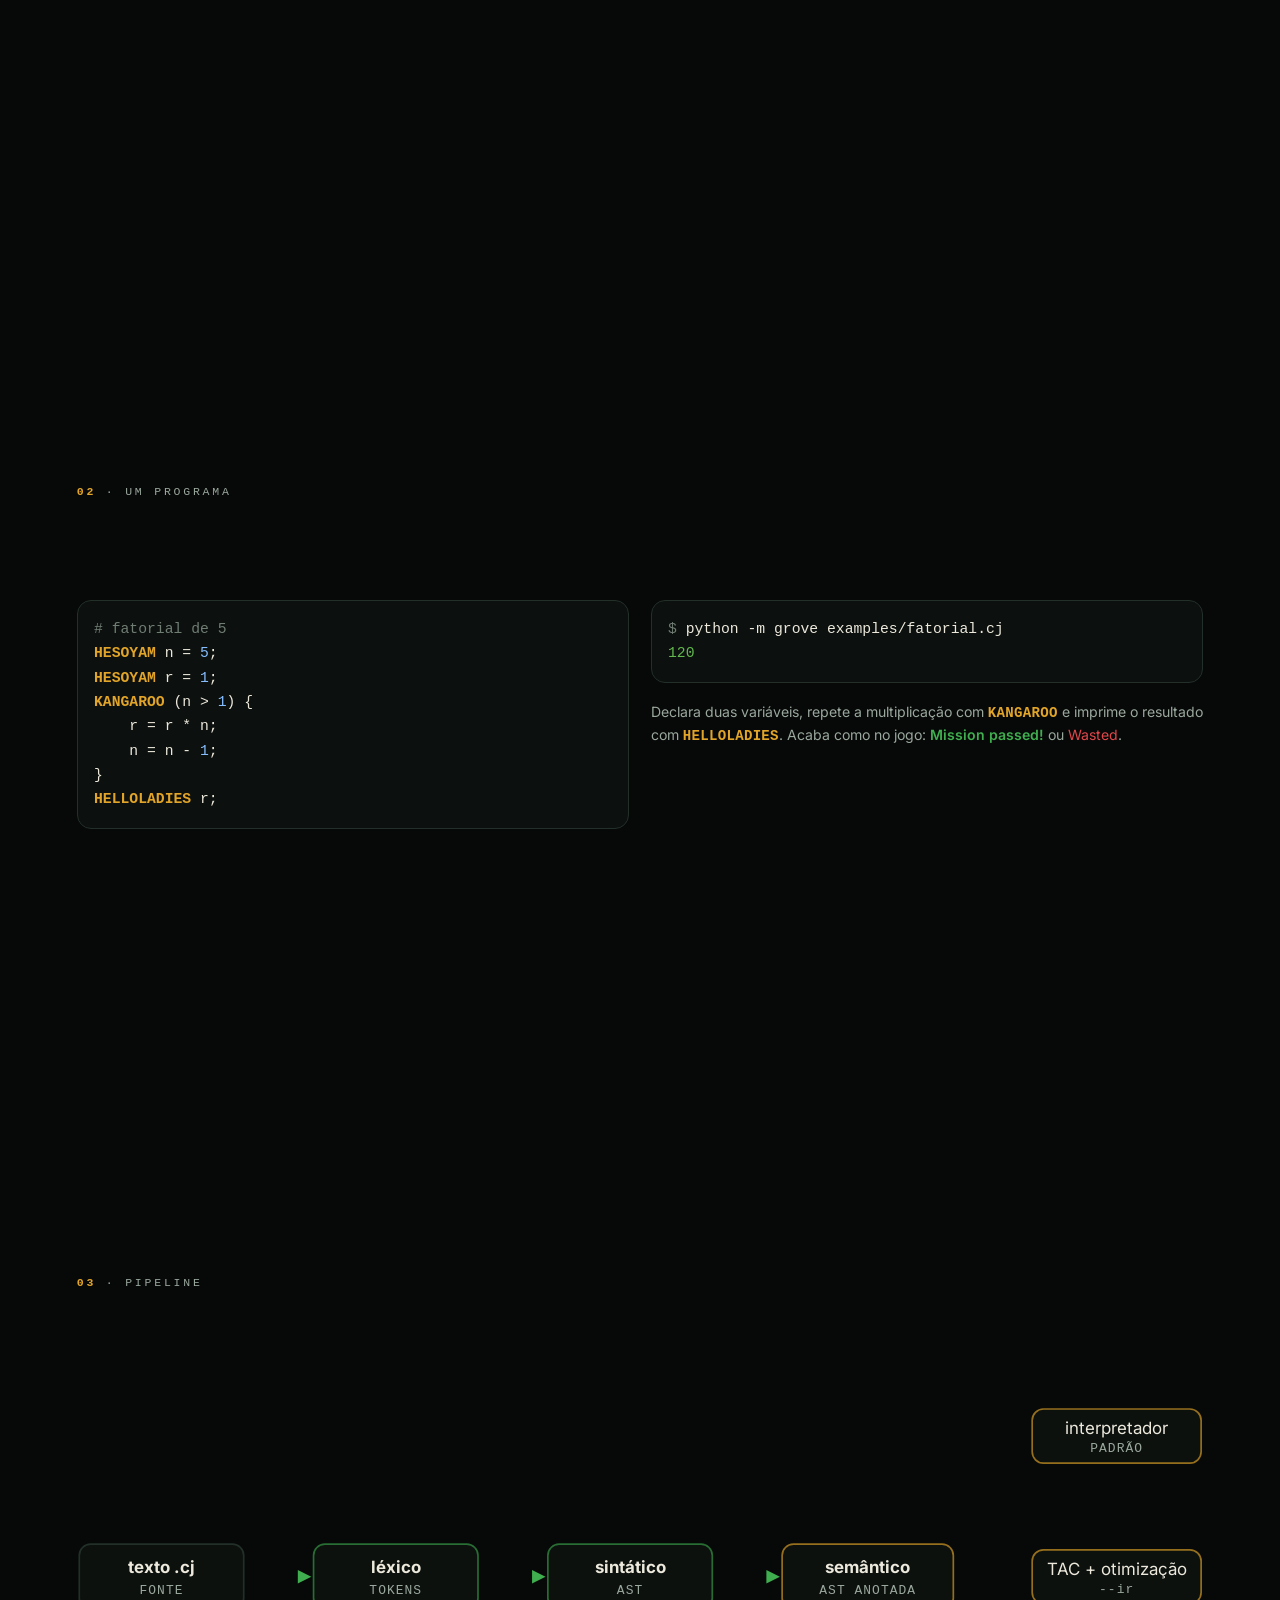
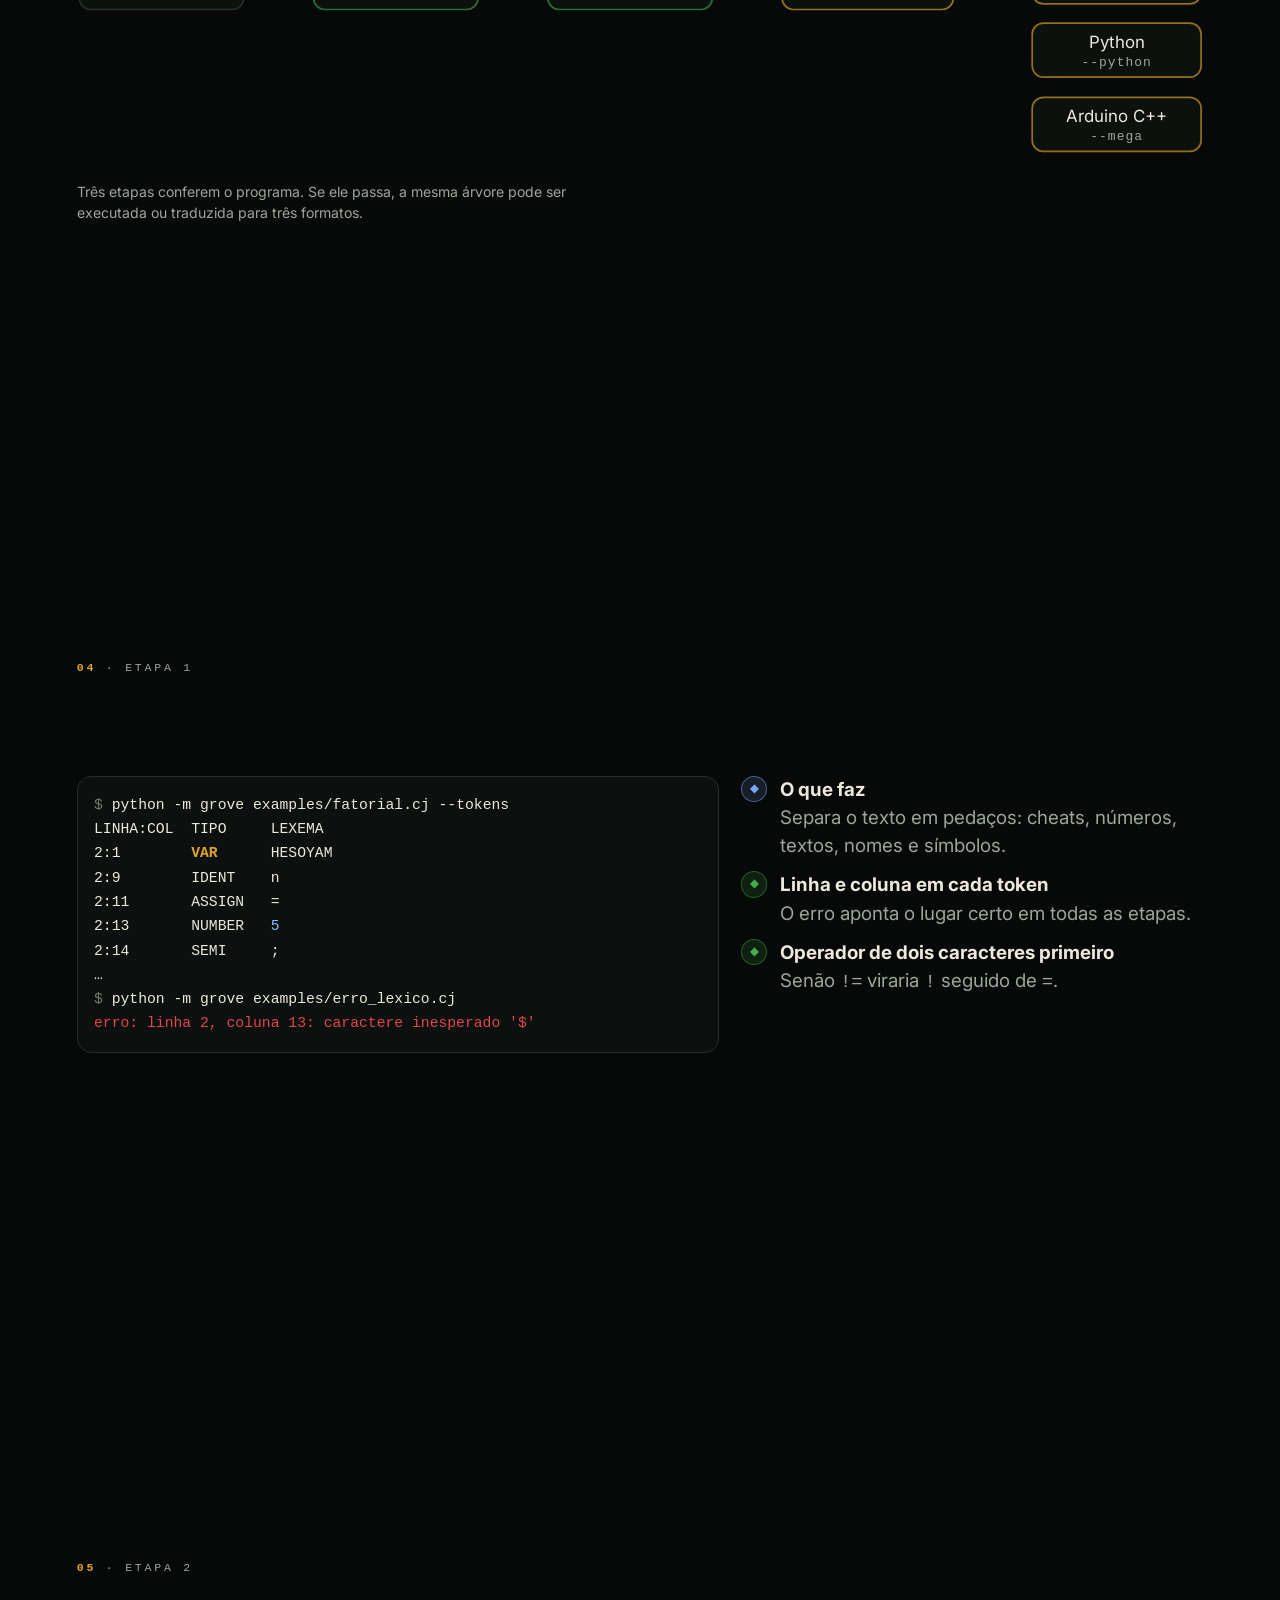
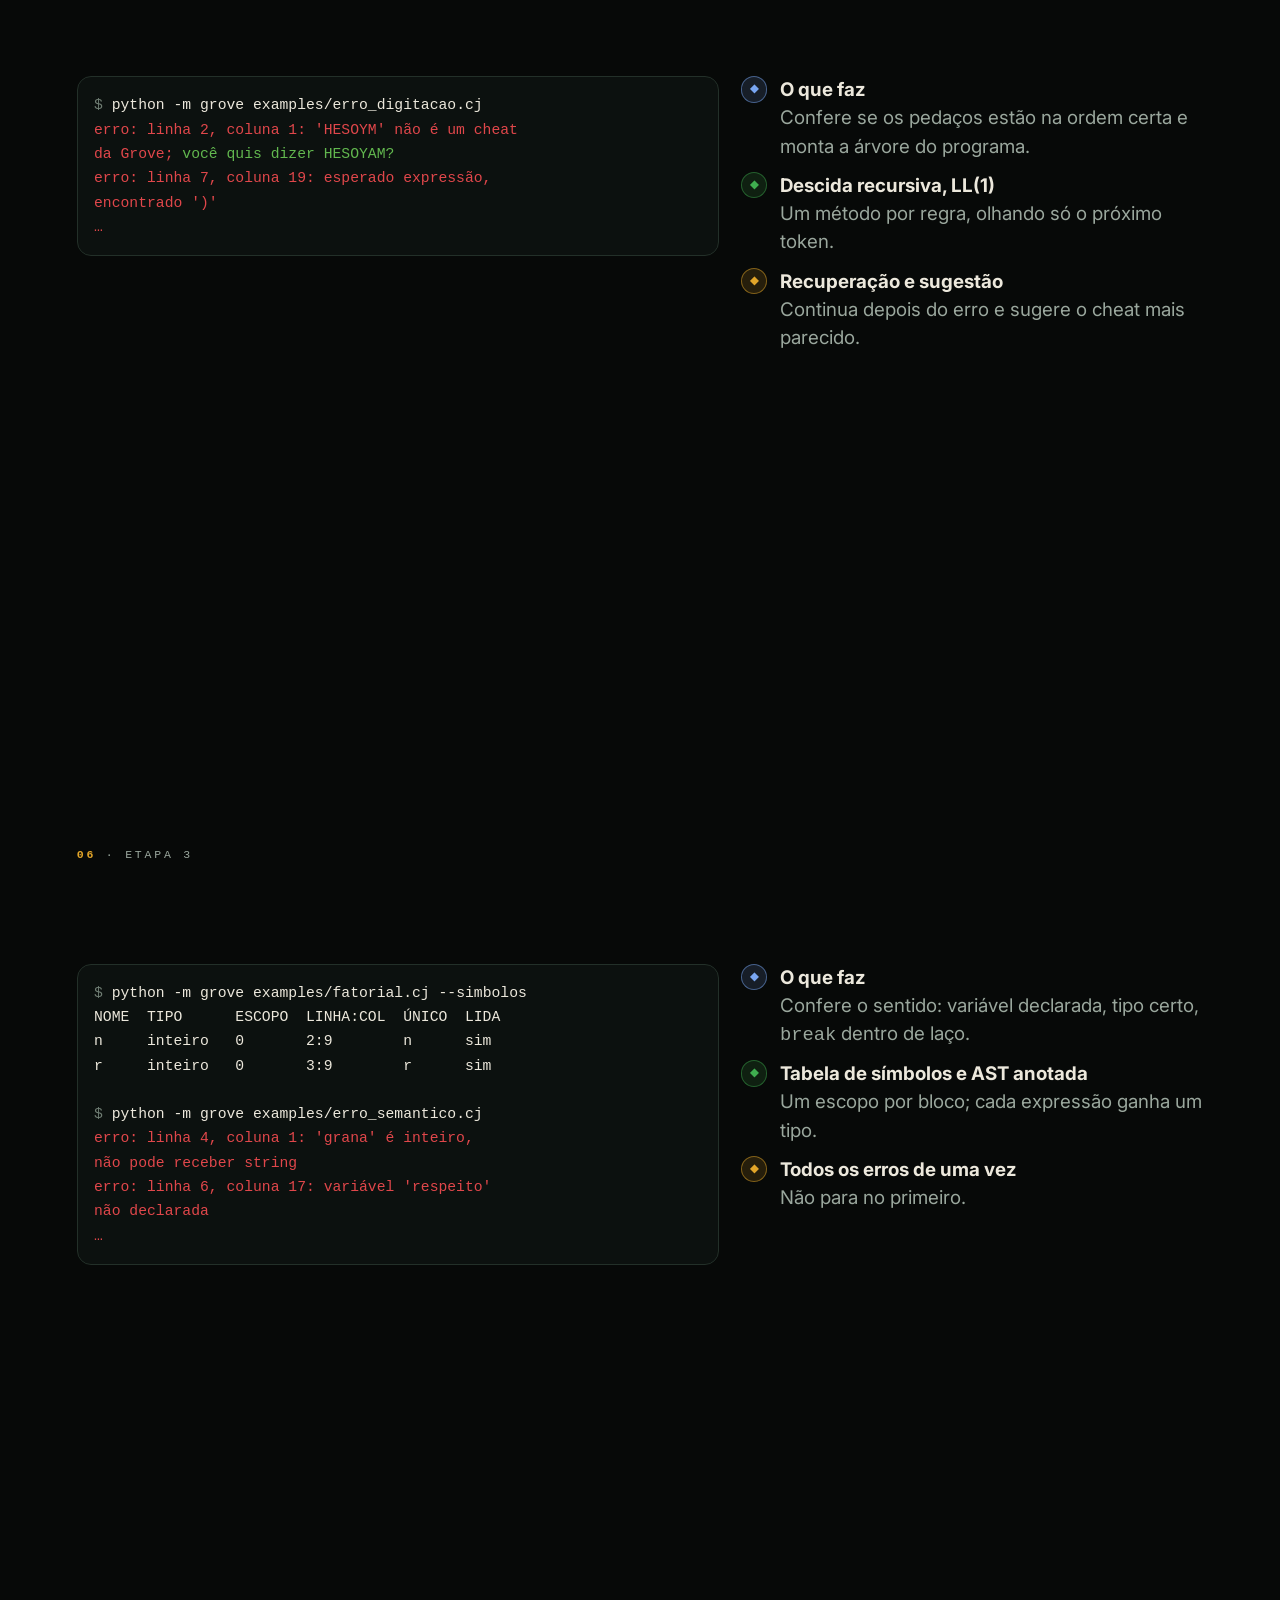
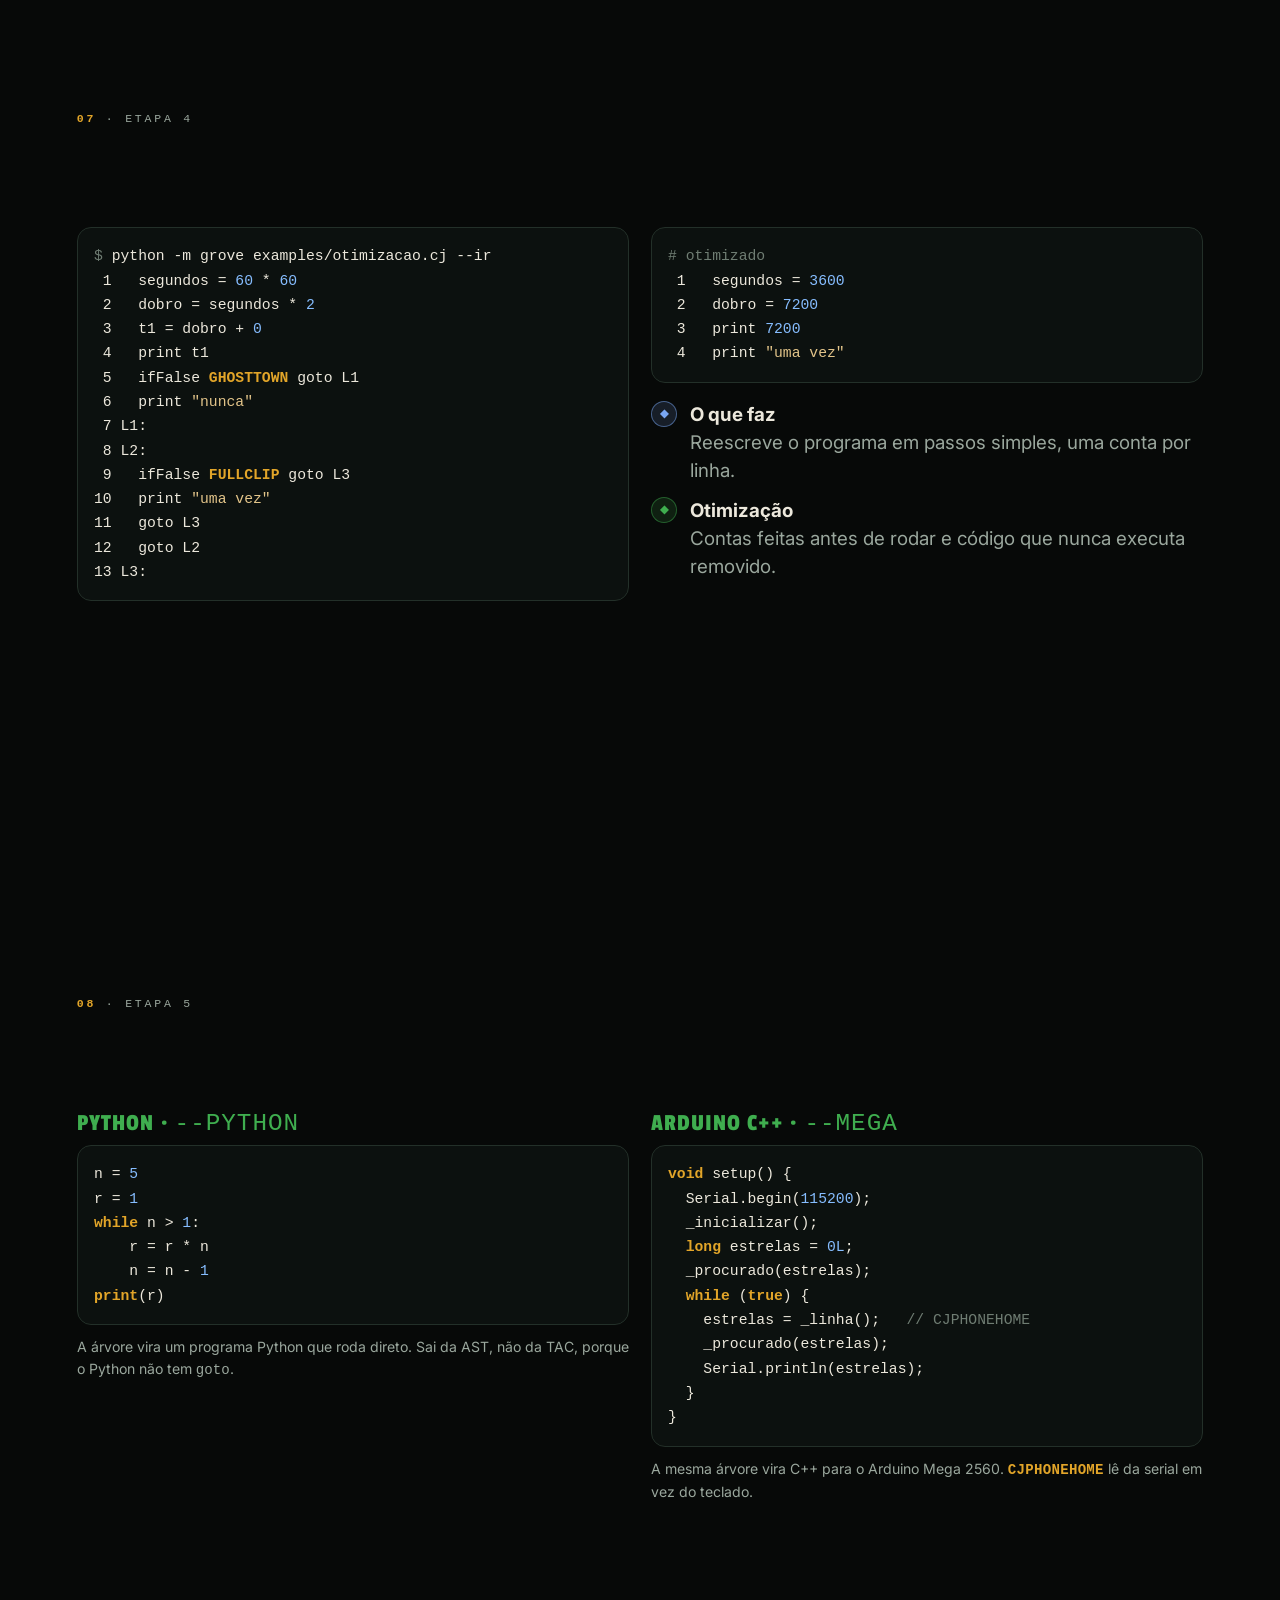
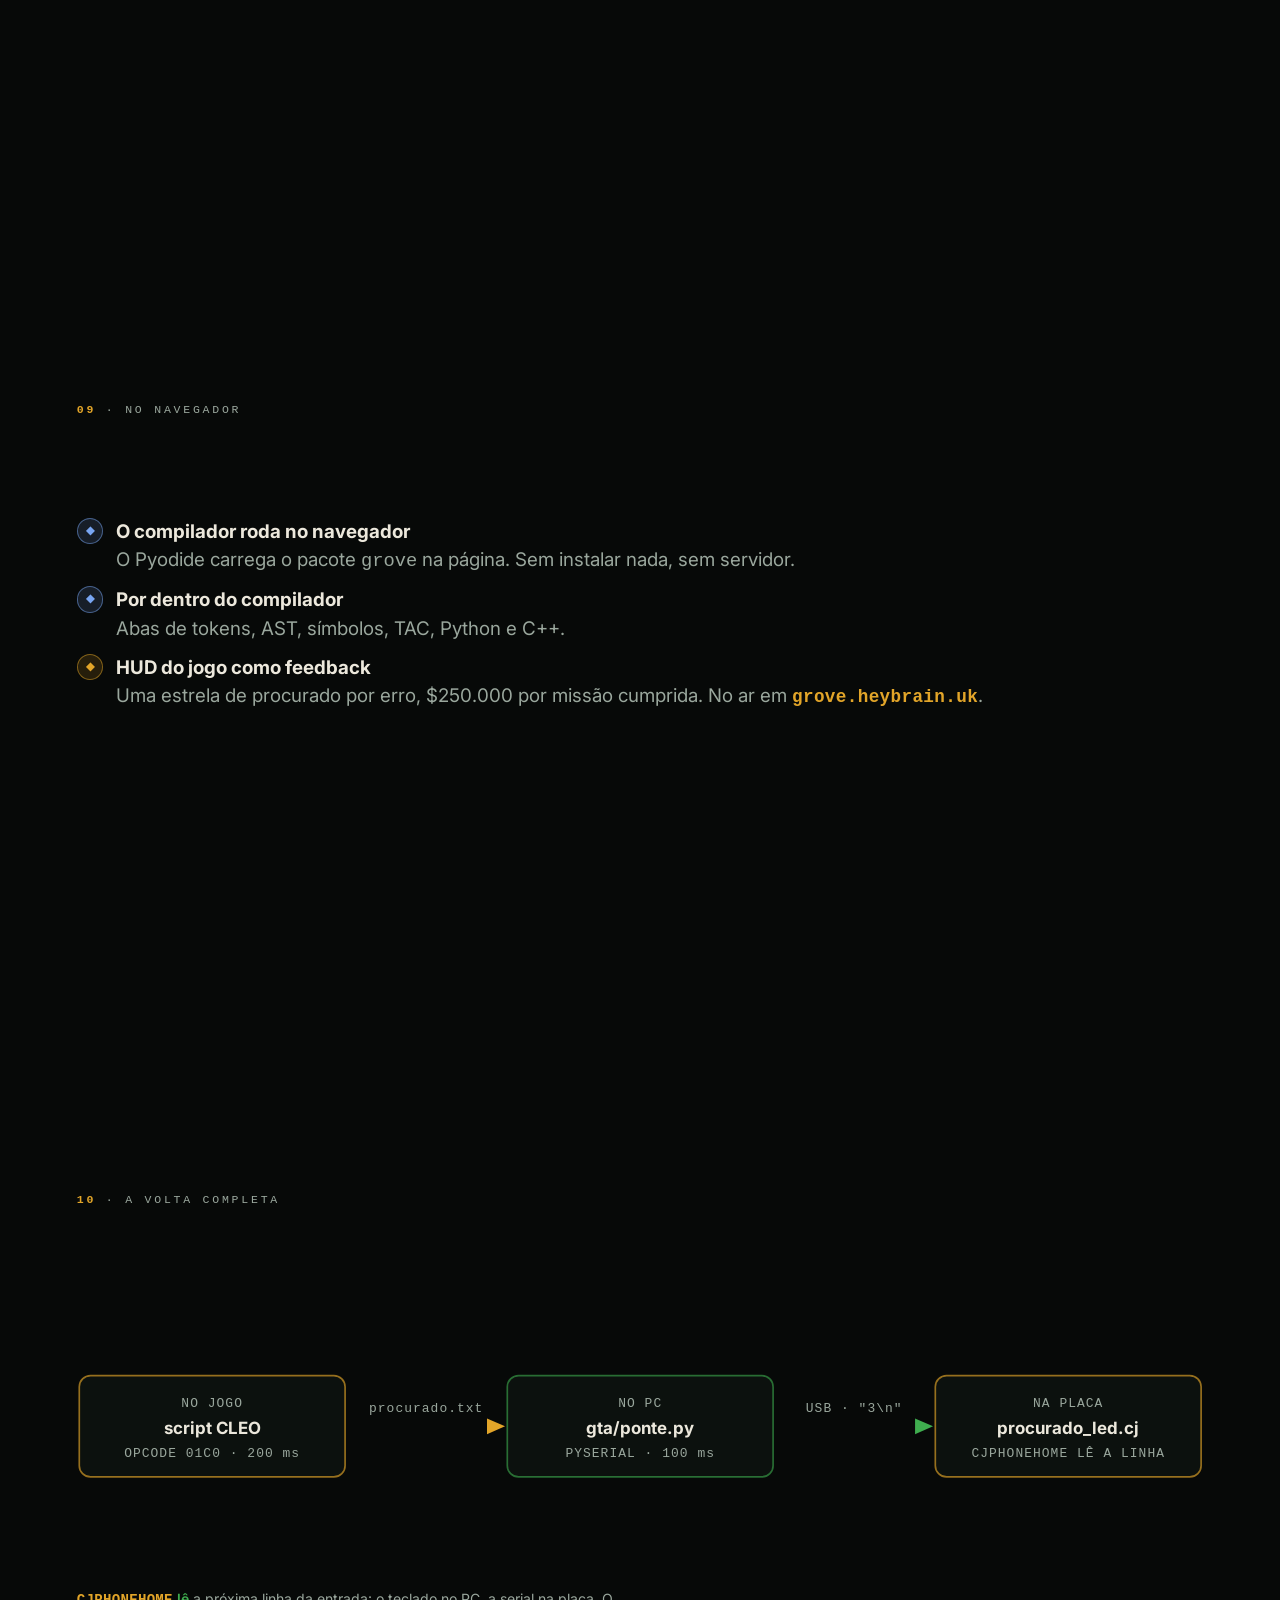
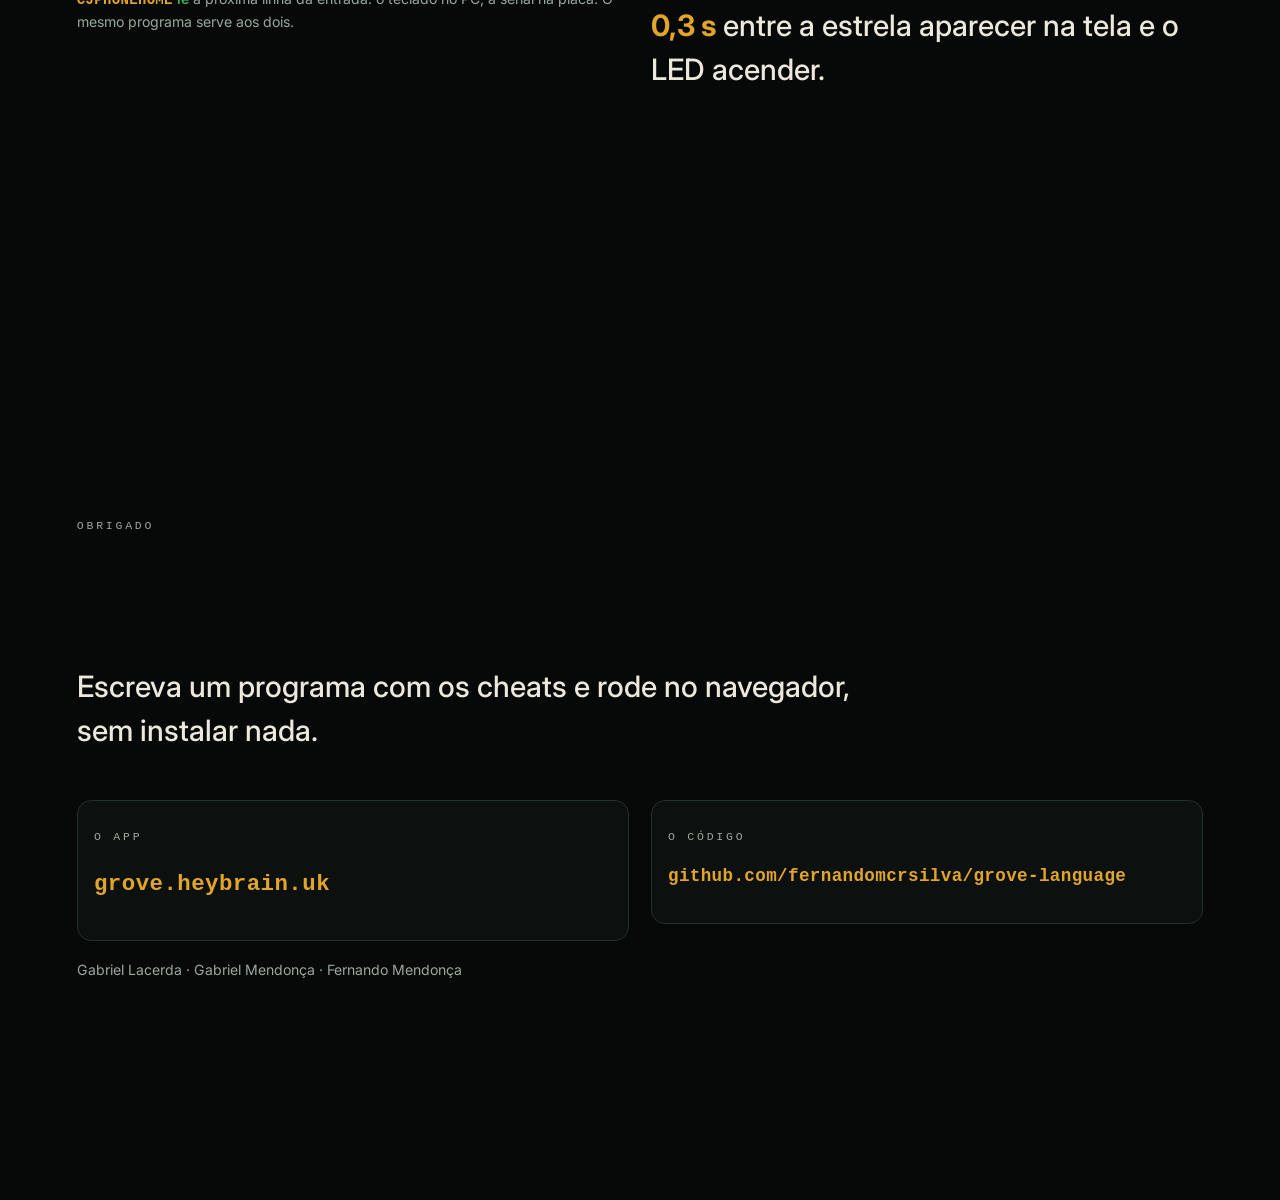
==== commit 82b27205: "apresentação: 14 slides viram 12, com texto simples para guiar a fala - TAC e otimização num slide s" ====
--- a/docs/apresentacao.html
+++ b/docs/apresentacao.html
@@ -120,34 +120,11 @@
 }
 .cheats .sig{font-size:.9em; color:var(--suave); text-align:right; white-space:nowrap}
 
-/* números grandes */
-.numeros{display:grid; gap:var(--gap); grid-template-columns:repeat(2,1fr)}
-@media (min-width:56rem){.numeros{grid-template-columns:repeat(4,1fr)}}
-.numeros b{
-  display:block; font-family:var(--gta); font-size:clamp(3rem,8vw,6.5rem); line-height:.9; color:var(--ouro);
-  font-variant-numeric:tabular-nums;
-}
-.numeros span{display:block; color:var(--suave); font-size:clamp(.8rem,1.1vw,1rem); margin-top:.3rem}
-
-/* barra comparativa */
-.barras{display:grid; gap:.7rem; margin-top:var(--gap)}
-.barra{display:grid; grid-template-columns:6.2rem 1fr auto; gap:.8rem; align-items:center; font-family:var(--mono); font-size:clamp(.78rem,1vw,.95rem)}
-.trilho{height:.95rem; border-radius:99px; background:rgba(35,48,41,.8); overflow:hidden}
-.trilho i{display:block; height:100%; border-radius:99px; transform-origin:left center}
-.trilho i.antes{background:linear-gradient(90deg,var(--vermelho),#8e2b2e)}
-.trilho i.depois{background:linear-gradient(90deg,var(--grove),var(--dinheiro))}
-
 /* HUD de estrelas */
 .hud{display:flex; gap:.45rem; align-items:center}
 .hud svg{width:clamp(1.5rem,3.6vw,2.6rem); height:auto}
 .estrela{fill:none; stroke:var(--suave); stroke-width:1.4; opacity:.45}
 .estrela.on{fill:var(--ouro); stroke:var(--ouro); opacity:1}
-.grana{font-family:var(--gta); font-size:clamp(1.3rem,3.2vw,2.4rem); color:var(--dinheiro)}
-
-/* divisores de seção */
-.divisor{align-content:center; justify-items:start}
-.divisor h2{font-size:clamp(2.2rem,7.6vw,5.6rem); color:var(--texto)}
-.divisor .conta{font-family:var(--gta); font-size:clamp(3rem,10vw,8rem); color:rgba(226,165,41,.18); line-height:.8; margin:0 0 .2em}
 
 /* diagramas svg */
 .fig{width:100%; height:auto; overflow:visible}
@@ -181,13 +158,10 @@
 @keyframes palavra{from{opacity:0; transform:translateY(.45em) rotate(2deg); filter:blur(7px)}
   to{opacity:1; transform:none; filter:none}}
 @keyframes cortina{from{opacity:1; clip-path:inset(0 100% 0 0)}to{opacity:1; clip-path:inset(0)}}
-@keyframes cresce{from{opacity:1; transform:scaleX(0)}to{opacity:1; transform:scaleX(1)}}
 @keyframes traco{from{stroke-dashoffset:1}to{stroke-dashoffset:0}}
 /* só opacidade: uma animação de transform sobrescreveria o atributo transform do SVG */
 @keyframes pulsa{0%,100%{opacity:1}50%{opacity:.55}}
-@keyframes giroflex{0%,100%{fill:var(--policia)}50%{fill:var(--vermelho)}}
 @keyframes piscaCursor{0%,100%{opacity:1}50%{opacity:0}}
-@keyframes marquee{to{transform:translateX(-50%)}}
 
 .js .slide:not(.is-visible) [data-anim]{opacity:0}
 .js .slide.is-visible [data-anim]{
@@ -200,27 +174,20 @@
 .js .slide.is-visible [data-anim="gira"]{animation-name:gira; animation-duration:.9s}
 .js .slide.is-visible [data-anim="palavra"]{animation-name:palavra; animation-duration:.85s}
 .js .slide.is-visible [data-anim="cortina"]{animation-name:cortina; animation-duration:1s}
-.js .slide.is-visible [data-anim="cresce"]{animation-name:cresce; animation-duration:1.05s}
-.js .slide:not(.is-visible) [data-anim="cresce"]{opacity:1; transform:scaleX(0)}
 .js .slide:not(.is-visible) [data-anim="cortina"]{opacity:1; clip-path:inset(0 100% 0 0)}
 .js [data-anim="traco"]{stroke-dasharray:1; stroke-dashoffset:1; opacity:1}
 .js .slide.is-visible [data-anim="traco"]{
   animation:traco 1.05s cubic-bezier(.4,.1,.2,1) both; animation-delay:calc(var(--i,0) * 85ms);
 }
 .js .slide.is-visible .estrela.on{animation:pulsa 1.9s ease-in-out infinite; animation-delay:calc(var(--i,0) * 160ms)}
-.js .slide.is-visible .luz{animation:giroflex 1s steps(1) infinite}
 .cursor{display:inline-block; width:.6ch; background:var(--grove); color:transparent}
 .js .slide.is-visible .cursor{animation:piscaCursor 1s steps(1) infinite}
-.faixa{overflow:hidden; mask-image:linear-gradient(90deg,transparent,#000 12%,#000 88%,transparent)}
-.faixa div{display:flex; width:max-content; gap:2.4rem; font-family:var(--mono); color:var(--suave);
-  font-size:clamp(.7rem,.95vw,.88rem); letter-spacing:.18em; white-space:nowrap}
-.js .faixa div{animation:marquee 28s linear infinite}
 
 /* imprimir / salvar em PDF: uma página 16:9 por slide, tudo revelado */
 @media print{
   @page{size:13.333in 7.5in; margin:0}
   html,body{height:auto; background:var(--fundo); print-color-adjust:exact; -webkit-print-color-adjust:exact}
-  .fundo,.vinheta,#progresso,#passo,#ajuda,.faixa{display:none}
+  .fundo,.vinheta,#progresso,#passo,#ajuda{display:none}
   .slide{
     height:7.5in; max-width:none; overflow:hidden; break-after:page; page-break-after:always;
     print-color-adjust:exact; -webkit-print-color-adjust:exact;
@@ -230,7 +197,6 @@
   .duas{grid-template-columns:1fr 1fr; align-items:start}
   .duas.larga-esq{grid-template-columns:1.25fr .9fr}
   .cheats{grid-template-columns:1fr 1fr}
-  .numeros{grid-template-columns:repeat(4,1fr)}
   .js .slide [data-anim],.js .slide.is-visible [data-anim]{
     animation:none !important; opacity:1 !important; transform:none !important;
     clip-path:none !important; stroke-dashoffset:0 !important; filter:none !important;
@@ -239,12 +205,12 @@
 
 @media (prefers-reduced-motion:reduce){
   html{scroll-behavior:auto}
-  .fundo::before,.faixa div{animation:none}
+  .fundo::before{animation:none}
   .js .slide [data-anim],.js .slide.is-visible [data-anim]{
     animation:none !important; opacity:1 !important; transform:none !important;
     clip-path:none !important; stroke-dashoffset:0 !important; filter:none !important;
   }
-  .js .slide.is-visible .estrela.on,.js .slide.is-visible .luz,.js .slide.is-visible .cursor{animation:none}
+  .js .slide.is-visible .estrela.on,.js .slide.is-visible .cursor{animation:none}
 }
 </style>
 </head>
@@ -252,7 +218,7 @@
 <div class="fundo" aria-hidden="true"></div>
 <div class="vinheta" aria-hidden="true"></div>
 <div id="progresso" aria-hidden="true"></div>
-<div id="passo" aria-hidden="true">01 / 18</div>
+<div id="passo" aria-hidden="true">01 / 12</div>
 <div id="ajuda" aria-hidden="true">← → navega</div>
 
 <main>
@@ -264,7 +230,6 @@
     <span data-anim="palavra" style="--i:1">G</span><span data-anim="palavra" style="--i:2">R</span><span data-anim="palavra" style="--i:3">O</span><span data-anim="palavra" style="--i:4">V</span><span data-anim="palavra" style="--i:5">E</span>
   </h1>
   <p class="sub" data-anim style="--i:6" >A linguagem de programação em que as palavras-chave são os <strong>cheats de GTA San Andreas</strong>.</p>
-  <p class="nota" data-anim style="--i:7">Arquivos <code>.cj</code>, de Carl Johnson. Só precisa de Python 3.10, sem instalar mais nada.</p>
   <div class="hud" data-anim="zoom" style="--i:8; margin-top:var(--gap)" aria-label="Seis estrelas de procurado">
     <svg viewBox="0 0 24 24"><path class="estrela on" style="--i:0" d="M12 2.4l2.9 6.2 6.8.8-5 4.7 1.3 6.7L12 17.7 5.9 20.8l1.3-6.7-5-4.7 6.8-.8z"/></svg>
     <svg viewBox="0 0 24 24"><path class="estrela on" style="--i:1" d="M12 2.4l2.9 6.2 6.8.8-5 4.7 1.3 6.7L12 17.7 5.9 20.8l1.3-6.7-5-4.7 6.8-.8z"/></svg>
@@ -292,7 +257,7 @@
     <div data-anim="esquerda" style="--i:6"><span class="cheat">FULLCLIP</span><span class="sig">true</span></div>
     <div data-anim="direita" style="--i:6"><span class="cheat">GHOSTTOWN</span><span class="sig">false</span></div>
   </div>
-  <p class="nota" data-anim style="--i:7">O resto é igual ao C: <code>{ }</code> <code>;</code> <code>( )</code> <code>! &amp;&amp; ||</code>. Três tipos: inteiro, string e booleano, sem conversão automática.</p>
+  <p class="nota" data-anim style="--i:7">Cada cheat vira uma palavra da linguagem. O resto é igual ao C: chaves, ponto e vírgula e parênteses. Três tipos: inteiro, string e booleano.</p>
 </section>
 
 <!-- 3 — um programa -->
@@ -315,7 +280,7 @@
 <pre><span class="c">$</span> python -m grove examples/fatorial.cj
 <span class="g">120</span></pre>
       </div>
-      <p class="nota" style="margin-top:var(--gap)">Acaba como no jogo: <em>Mission passed!</em> no sucesso, <span style="color:var(--vermelho)">Wasted</span> no léxico, <span style="color:var(--policia)">Busted</span> no semântico, com a fala do jogo se os <code>.wav</code> estiverem na pasta.</p>
+      <p class="nota" style="margin-top:var(--gap)">Declara duas variáveis, repete a multiplicação com <span class="cheat">KANGAROO</span> e imprime o resultado com <span class="cheat">HELLOLADIES</span>. Acaba como no jogo: <em>Mission passed!</em> ou <span style="color:var(--vermelho)">Wasted</span>.</p>
     </div>
   </div>
 </section>
@@ -368,7 +333,7 @@
     <text x="923" y="294" text-anchor="middle" data-anim="direita" style="--i:12">Arduino C++</text>
     <text class="rot" x="923" y="310" text-anchor="middle" data-anim="direita" style="--i:12">--mega</text>
   </svg>
-  <p class="nota" data-anim style="--i:13; margin-top:var(--gap)">Cada flag para o compilador numa etapa: <code>--tokens</code>, <code>--ast</code>, <code>--simbolos</code>, <code>--ir</code>. Dá para combinar.</p>
+  <p class="nota" data-anim style="--i:13; margin-top:var(--gap)">Três etapas conferem o programa. Se ele passa, a mesma árvore pode ser executada ou traduzida para três formatos.</p>
 </section>
 
 <!-- 5 — léxico -->
@@ -389,8 +354,8 @@
 <span class="r">erro: linha 2, coluna 13: caractere inesperado '$'</span></pre>
     </div>
     <ul data-anim="direita" style="--i:3">
-      <li><span class="pino">◆</span><span><b>Cinco classes</b>Cheat, pontuação e operador, número, string e identificador. Duas tabelas dão conta das primeiras.</span></li>
-      <li><span class="pino">◆</span><span><b>Linha e coluna em cada token</b>É o que faz o erro apontar o lugar certo, aqui e nas etapas seguintes.</span></li>
+      <li><span class="pino azul">◆</span><span><b>O que faz</b>Separa o texto em pedaços: cheats, números, textos, nomes e símbolos.</span></li>
+      <li><span class="pino">◆</span><span><b>Linha e coluna em cada token</b>O erro aponta o lugar certo em todas as etapas.</span></li>
       <li><span class="pino">◆</span><span><b>Operador de dois caracteres primeiro</b>Senão <code>!=</code> viraria <code>!</code> seguido de <code>=</code>.</span></li>
     </ul>
   </div>
@@ -405,18 +370,14 @@
 <pre><span class="c">$</span> python -m grove examples/erro_digitacao.cj
 <span class="r">erro: linha 2, coluna 1: 'HESOYM' não é um cheat
 da Grove; <span class="g">você quis dizer HESOYAM?</span></span>
-<span class="r">erro: linha 4, coluna 1: 'TURNUPTHEHEET' não é um
-cheat da Grove; <span class="g">você quis dizer TURNUPTHEHEAT?</span></span>
-<span class="r">erro: linha 5, coluna 5: 'HELLOLADYS' não é um cheat
-da Grove; <span class="g">você quis dizer HELLOLADIES?</span></span>
 <span class="r">erro: linha 7, coluna 19: esperado expressão,
 encontrado ')'</span>
-<span class="r">4 erros sintáticos</span></pre>
+<span class="r">…</span></pre>
     </div>
     <ul data-anim="direita" style="--i:3">
-      <li><span class="pino">◆</span><span><b>Descida recursiva, LL(1)</b>Um método por regra da gramática. Cada regra decide olhando só o próximo token.</span></li>
-      <li><span class="pino">◆</span><span><b>Precedência na cadeia de regras</b><code>ou → e → igualdade → comparação → termo → fator → unário → primário</code>. Tudo associativo à esquerda.</span></li>
-      <li><span class="pino ouro">◆</span><span><b>Recuperação e sugestão</b>O parser continua depois do erro e sugere o cheat mais parecido.</span></li>
+      <li><span class="pino azul">◆</span><span><b>O que faz</b>Confere se os pedaços estão na ordem certa e monta a árvore do programa.</span></li>
+      <li><span class="pino">◆</span><span><b>Descida recursiva, LL(1)</b>Um método por regra, olhando só o próximo token.</span></li>
+      <li><span class="pino ouro">◆</span><span><b>Recuperação e sugestão</b>Continua depois do erro e sugere o cheat mais parecido.</span></li>
     </ul>
   </div>
 </section>
@@ -435,26 +396,22 @@
 <span class="c">$</span> python -m grove examples/erro_semantico.cj
 <span class="r">erro: linha 4, coluna 1: 'grana' é inteiro,
 não pode receber string</span>
-<span class="r">erro: linha 5, coluna 1: condição do TURNUPTHEHEAT
-exige booleano, recebeu inteiro</span>
 <span class="r">erro: linha 6, coluna 17: variável 'respeito'
 não declarada</span>
-<span class="r">erro: linha 8, coluna 1: GOODBYECRUELWORLD
-fora de laço</span>
-<span class="r">4 erros semânticos</span></pre>
+<span class="r">…</span></pre>
     </div>
     <ul data-anim="direita" style="--i:3">
-      <li><span class="pino">◆</span><span><b>Tabela de símbolos e AST anotada</b>Uma pilha de escopos, um por bloco. Cada expressão ganha um tipo, e é dessa árvore que saem a TAC, o Python e o C++.</span></li>
-      <li><span class="pino">◆</span><span><b>Três tipos, sem conversão</b>Inteiro, string e booleano. <code>1 + "a"</code> é erro. Sem float, para o Python e a placa darem a mesma resposta.</span></li>
-      <li><span class="pino ouro">◆</span><span><b>Todos os erros de uma vez</b>Percorre o programa inteiro antes de reclamar. Não para no primeiro.</span></li>
+      <li><span class="pino azul">◆</span><span><b>O que faz</b>Confere o sentido: variável declarada, tipo certo, <code>break</code> dentro de laço.</span></li>
+      <li><span class="pino">◆</span><span><b>Tabela de símbolos e AST anotada</b>Um escopo por bloco; cada expressão ganha um tipo.</span></li>
+      <li><span class="pino ouro">◆</span><span><b>Todos os erros de uma vez</b>Não para no primeiro.</span></li>
     </ul>
   </div>
 </section>
 
-<!-- 8 — TAC -->
-<section id="s8" class="slide" aria-label="Código intermediário">
+<!-- 8 — TAC e otimização -->
+<section id="s8" class="slide" aria-label="Código intermediário e otimização">
   <p class="marca" data-anim style="--i:0"><b>07</b> · etapa 4</p>
-  <h2 data-anim="cortina" style="--i:1">Código de três endereços</h2>
+  <h2 data-anim="cortina" style="--i:1">TAC: treze instruções viram quatro</h2>
   <div class="duas">
     <div class="painel" data-anim="esquerda" style="--i:2">
 <pre><span class="c">$</span> python -m grove examples/otimizacao.cj --ir
@@ -472,46 +429,25 @@
 12   goto L2
 13 L3:</pre>
     </div>
-    <ul data-anim="direita" style="--i:3">
-      <li><span class="pino">◆</span><span><b>Uma quádrupla por instrução</b><code>Quad(op, arg1, arg2, result)</code>: uma operação por linha, numa lista sem blocos, com temporários <code>t1…tn</code> e rótulos <code>L1…Ln</code>.</span></li>
-      <li><span class="pino">◆</span><span><b>Curto-circuito explícito</b><code>&amp;&amp;</code> e <code>||</code> viram desvios; <code>break</code> vira um <code>goto</code> para o fim do laço.</span></li>
-      <li><span class="pino">◆</span><span><b>Executável</b>A TAC também roda. É assim que provamos que ela faz o mesmo que o interpretador.</span></li>
-    </ul>
-  </div>
-</section>
-
-<!-- 9 — otimização -->
-<section id="s9" class="slide" aria-label="Otimização">
-  <p class="marca" data-anim style="--i:0"><b>08</b> · etapa 4b</p>
-  <h2 data-anim="cortina" style="--i:1">Treze instruções viram quatro</h2>
-  <div class="duas">
-    <div data-anim="esquerda" style="--i:2">
-      <div class="numeros" style="grid-template-columns:repeat(2,1fr)">
-        <div><b data-conta="13" data-de="13">13</b><span>instruções antes</span></div>
-        <div><b data-conta="4" data-de="13" style="color:var(--grove)">4</b><span>depois</span></div>
-      </div>
-      <div class="barras">
-        <div class="barra"><span>antes</span><span class="trilho"><i class="antes" data-anim="cresce" style="--i:3"></i></span><span>13</span></div>
-        <div class="barra"><span>depois</span><span class="trilho"><i class="depois" data-anim="cresce" style="--i:4; width:30.7%"></i></span><span>4</span></div>
-      </div>
-      <div class="painel" data-anim style="--i:5; margin-top:var(--gap)">
-<pre> 1   segundos = <span class="n">3600</span>
+    <div data-anim="direita" style="--i:3">
+      <div class="painel">
+<pre><span class="c"># otimizado</span>
+ 1   segundos = <span class="n">3600</span>
  2   dobro = <span class="n">7200</span>
  3   print <span class="n">7200</span>
  4   print <span class="s">"uma vez"</span></pre>
       </div>
-    </div>
-    <ul data-anim="direita" style="--i:6">
-      <li><span class="pino">◆</span><span><b>Dobra de constantes</b><code>60 * 60</code> é resolvido na compilação: duas contas saem do programa.</span></li>
-      <li><span class="pino">◆</span><span><b>Propagação e simplificação</b>Três valores seguem adiante sem temporário, e <code>dobro + 0</code> é só <code>dobro</code>.</span></li>
-      <li><span class="pino">◆</span><span><b>Desvios e código morto</b>Dois desvios já têm resposta conhecida. Oito instruções que ninguém alcança saem fora.</span></li>
-    </ul>
-  </div>
-</section>
-
-<!-- 10 — geração de código -->
-<section id="s10" class="slide" aria-label="Geração de código">
-  <p class="marca" data-anim style="--i:0"><b>09</b> · etapa 5</p>
+      <ul style="margin-top:var(--gap)">
+        <li><span class="pino azul">◆</span><span><b>O que faz</b>Reescreve o programa em passos simples, uma conta por linha.</span></li>
+        <li><span class="pino">◆</span><span><b>Otimização</b>Contas feitas antes de rodar e código que nunca executa removido.</span></li>
+      </ul>
+    </div>
+  </div>
+</section>
+
+<!-- 9 — geração de código -->
+<section id="s9" class="slide" aria-label="Geração de código">
+  <p class="marca" data-anim style="--i:0"><b>08</b> · etapa 5</p>
   <h2 data-anim="cortina" style="--i:1">Duas linguagens de saída</h2>
   <div class="duas">
     <div data-anim="esquerda" style="--i:2">
@@ -524,7 +460,7 @@
     n = n - <span class="n">1</span>
 <span class="k">print</span>(r)</pre>
       </div>
-      <p class="nota" style="margin-top:.7rem">Sai da AST, não da TAC: o Python não tem <code>goto</code>. Dá para rodar na hora: <code>--python | python3</code>.</p>
+      <p class="nota" style="margin-top:.7rem">A árvore vira um programa Python que roda direto. Sai da AST, não da TAC, porque o Python não tem <code>goto</code>.</p>
     </div>
     <div data-anim="direita" style="--i:3">
       <h3>Arduino C++ · <code>--mega</code></h3>
@@ -541,40 +477,25 @@
   }
 }</pre>
       </div>
-      <p class="nota" style="margin-top:.7rem">Mesma árvore, outro alvo: o C++ do Mega 2560, com a serial no lugar do teclado.</p>
-    </div>
-  </div>
-</section>
-
-<!-- 11 — grove online -->
-<section id="s11" class="slide" aria-label="Grove Online">
-  <p class="marca" data-anim style="--i:0"><b>10</b> · no navegador</p>
+      <p class="nota" style="margin-top:.7rem">A mesma árvore vira C++ para o Arduino Mega 2560. <span class="cheat">CJPHONEHOME</span> lê da serial em vez do teclado.</p>
+    </div>
+  </div>
+</section>
+
+<!-- 10 — grove online -->
+<section id="s10" class="slide" aria-label="Grove Online">
+  <p class="marca" data-anim style="--i:0"><b>09</b> · no navegador</p>
   <h2 data-anim="cortina" style="--i:1">Grove Online</h2>
-  <div class="duas larga-esq">
-    <ul data-anim="esquerda" style="--i:2">
-      <li><span class="pino azul">◆</span><span><b>O compilador em Python roda no navegador</b>O Pyodide carrega o pacote <code>grove</code> na página. Nada é instalado, nenhum servidor compila.</span></li>
-      <li><span class="pino azul">◆</span><span><b>Por dentro do compilador</b>Abas de tokens, AST, símbolos, TAC, Python e C++.</span></li>
-      <li><span class="pino ouro">◆</span><span><b>HUD do jogo como feedback</b>Uma estrela de procurado por erro, $250.000 por missão cumprida.</span></li>
-    </ul>
-    <div data-anim="direita" style="--i:3">
-      <div class="painel">
-        <p class="marca" style="margin-bottom:.6rem">no ar em</p>
-        <p class="cheat" style="font-size:clamp(1rem,2.3vw,1.5rem); word-break:break-all">grove.heybrain.uk</p>
-        <div class="hud" style="margin-top:1rem">
-          <svg viewBox="0 0 24 24"><path class="estrela on" style="--i:0" d="M12 2.4l2.9 6.2 6.8.8-5 4.7 1.3 6.7L12 17.7 5.9 20.8l1.3-6.7-5-4.7 6.8-.8z"/></svg>
-          <svg viewBox="0 0 24 24"><path class="estrela on" style="--i:1" d="M12 2.4l2.9 6.2 6.8.8-5 4.7 1.3 6.7L12 17.7 5.9 20.8l1.3-6.7-5-4.7 6.8-.8z"/></svg>
-          <svg viewBox="0 0 24 24"><path class="estrela" d="M12 2.4l2.9 6.2 6.8.8-5 4.7 1.3 6.7L12 17.7 5.9 20.8l1.3-6.7-5-4.7 6.8-.8z"/></svg>
-        </div>
-        <p class="grana" style="margin:.5rem 0 0">$250.000</p>
-        <p class="nota" style="margin-top:.8rem">Ctrl+Enter executa. Laço infinito para em 5 s. Compartilhar copia um link com o código dentro.</p>
-      </div>
-    </div>
-  </div>
-</section>
-
-<!-- 12 — a ponte com o GTA -->
-<section id="s12" class="slide" aria-label="O GTA acendendo os LEDs">
-  <p class="marca" data-anim style="--i:0"><b>11</b> · a volta completa</p>
+  <ul data-anim style="--i:2">
+    <li><span class="pino azul">◆</span><span><b>O compilador roda no navegador</b>O Pyodide carrega o pacote <code>grove</code> na página. Sem instalar nada, sem servidor.</span></li>
+    <li><span class="pino azul">◆</span><span><b>Por dentro do compilador</b>Abas de tokens, AST, símbolos, TAC, Python e C++.</span></li>
+    <li><span class="pino ouro">◆</span><span><b>HUD do jogo como feedback</b>Uma estrela de procurado por erro, $250.000 por missão cumprida. No ar em <span class="cheat">grove.heybrain.uk</span>.</span></li>
+  </ul>
+</section>
+
+<!-- 11 — a ponte com o GTA -->
+<section id="s11" class="slide" aria-label="O GTA acendendo os LEDs">
+  <p class="marca" data-anim style="--i:0"><b>10</b> · a volta completa</p>
   <h2 data-anim="cortina" style="--i:1">O jogo acendendo os LEDs</h2>
   <svg class="fig" viewBox="0 0 1000 220" role="img" aria-label="Do script CLEO dentro do GTA, pela ponte em Python, até o Mega 2560">
     <rect class="caixa ouro" x="2" y="60" width="236" height="90" data-anim="esquerda" style="--i:2"/>
@@ -606,38 +527,23 @@
   </div>
 </section>
 
-<!-- 13 — números -->
-<section id="s13" class="slide" aria-label="Números do projeto">
-  <p class="marca" data-anim style="--i:0"><b>12</b> · o que está pronto</p>
-  <h2 data-anim="cortina" style="--i:1">O projeto em números</h2>
-  <div class="numeros">
-    <div data-anim="zoom" style="--i:2"><b data-conta="100">100</b><span>testes passando</span></div>
-    <div data-anim="zoom" style="--i:3"><b data-conta="2041">2041</b><span>linhas de Python</span></div>
-    <div data-anim="zoom" style="--i:4"><b data-conta="0">0</b><span>dependências</span></div>
-    <div data-anim="zoom" style="--i:5"><b data-conta="4">4</b><span>saídas: executa, TAC, Python, C++</span></div>
-  </div>
-  <div class="faixa" data-anim style="--i:6; margin-top:var(--gap)">
-    <div><span>LEXER · PARSER · SEMANTIC · IR · OTIMIZADOR · CODEGEN PY · CODEGEN INO · PLAYGROUND · HUD · PONTE GTA ·</span><span>LEXER · PARSER · SEMANTIC · IR · OTIMIZADOR · CODEGEN PY · CODEGEN INO · PLAYGROUND · HUD · PONTE GTA ·</span></div>
-  </div>
-  <p class="nota" data-anim style="--i:7; margin-top:var(--gap)">Dez exemplos, cinco só para dar erro. Mais dezenove mínimos, um por erro do compilador. Documentação por etapa em <code>docs/</code>.</p>
-</section>
-
-<!-- 14 — encerramento -->
-<section id="s14" class="slide" aria-label="Encerramento">
-  <p class="marca" data-anim style="--i:0">mission passed</p>
-  <h2 data-anim="cortina" style="--i:1; color:var(--dinheiro)">Respeito +<span data-conta="250000">250.000</span></h2>
-  <p class="sub" data-anim style="--i:2">Escreva um programa com os cheats e rode no navegador. Não precisa instalar nada.</p>
+
+<!-- 12 — encerramento -->
+<section id="s12" class="slide" aria-label="Encerramento">
+  <p class="marca" data-anim style="--i:0">obrigado</p>
+  <h2 data-anim="cortina" style="--i:1; color:var(--dinheiro)">Mission passed!</h2>
+  <p class="sub" data-anim style="--i:2">Escreva um programa com os cheats e rode no navegador, sem instalar nada.</p>
   <div class="duas" style="margin-top:var(--gap)">
-    <div class="painel" data-anim="esquerda" style="--i:3">
+    <div class="painel" data-anim="esquerda" style="--i:6">
       <p class="marca" style="margin-bottom:.4rem">o app</p>
       <p class="cheat" style="font-size:clamp(1rem,2.1vw,1.4rem); word-break:break-all">grove.heybrain.uk</p>
     </div>
-    <div class="painel" data-anim="direita" style="--i:4">
+    <div class="painel" data-anim="direita" style="--i:7">
       <p class="marca" style="margin-bottom:.4rem">o código</p>
       <p class="cheat" style="font-size:clamp(.85rem,1.6vw,1.1rem); word-break:break-all">github.com/fernandomcrsilva/grove-language</p>
     </div>
   </div>
-  <p class="nota" data-anim style="--i:5; margin-top:var(--gap)">Gabriel Lacerda · Gabriel Mendonça · Fernando Mendonça</p>
+  <p class="nota" data-anim style="--i:8; margin-top:var(--gap)">Gabriel Lacerda · Gabriel Mendonça · Fernando Mendonça</p>
 </section>
 
 </main>
